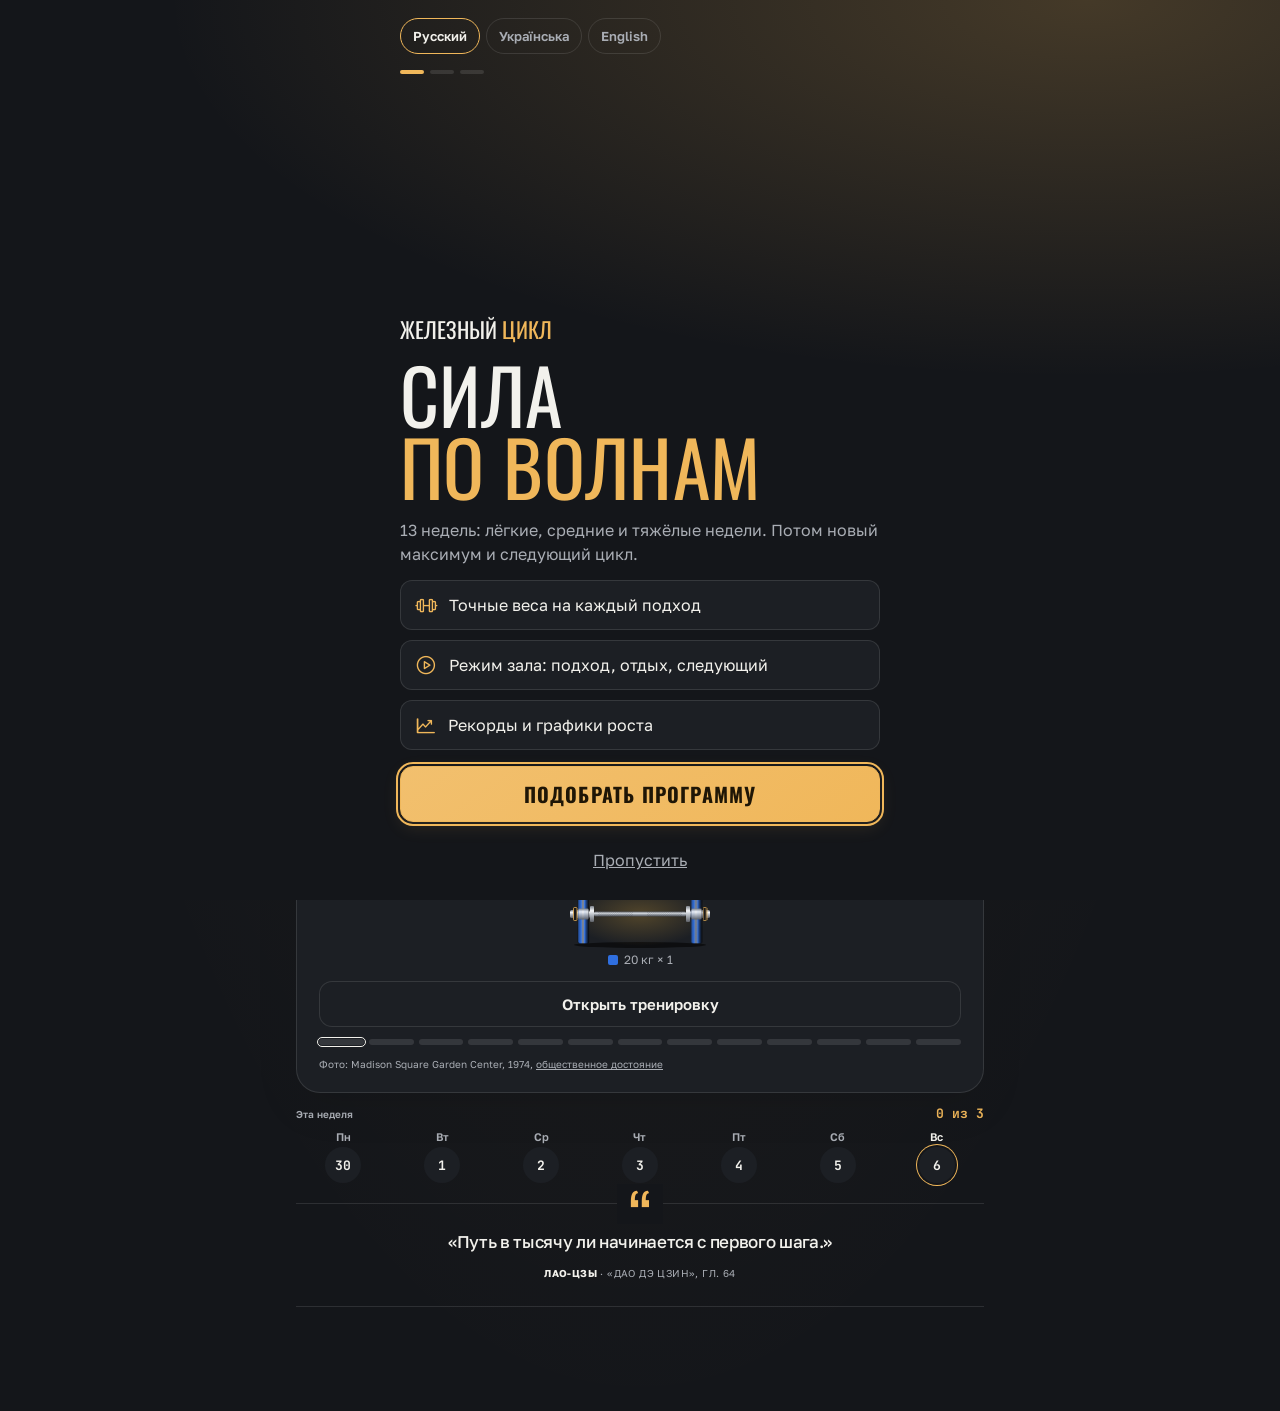
==== index.html @ 1aacb1d8 "Логика цикла и новый главный экран: прибавка запрещена при плохой технике, облегчённые недели снижаю" ====
<!doctype html>
<html lang="ru">
<meta charset="utf-8">
<meta name="viewport" content="width=device-width, initial-scale=1, viewport-fit=cover">
<title>Железный цикл</title>
<meta name="description" content="Программа жима лёжа на 13 недель в телефоне: подходы и веса на сегодня, раскладка блинов, таймер отдыха и расчёт 1ПМ. Работает без интернета.">
<meta property="og:type" content="website">
<meta property="og:title" content="Железный цикл — сила по лёгким, средним и тяжёлым неделям">
<meta property="og:description" content="Подходы и веса на сегодня, блины на штанге, таймер отдыха и расчёт 1ПМ. Работает без интернета.">
<meta property="og:url" content="https://glanass1204-web.github.io/iron-cycle/">
<meta property="og:image" content="https://glanass1204-web.github.io/iron-cycle/docs/screenshot.jpg">
<meta name="twitter:card" content="summary_large_image">
<meta name="claude:viewport-fit-sides" content="cover">
<meta name="theme-color" content="#0b0b0b">
<script>
  // Android with gestures/buttons: Chrome may draw the page under the navigation bar while reporting a zero bottom safe area.
  (function () {
    try {
      if (!/Android/i.test(navigator.userAgent)) return;
      var standalone = matchMedia('(display-mode: standalone)').matches || matchMedia('(display-mode: fullscreen)').matches || /tgWebAppData/.test(location.hash);
      if (!standalone) return;
      var d = document.createElement('div'); d.style.cssText = 'position:fixed;bottom:0;height:env(safe-area-inset-bottom,0px);visibility:hidden';
      document.documentElement.appendChild(d); var gap = d.getBoundingClientRect().height; d.remove();
      if (!gap) document.documentElement.classList.add('nav-gap');
    } catch (e) {}
  })();
</script>
<script>try{document.documentElement.setAttribute("data-theme",localStorage.getItem("club150:theme")||"dark");if(localStorage.getItem("club150:simple")!=="0")document.documentElement.classList.add("simple")}catch(e){document.documentElement.classList.add("simple")}</script>
<script>try{if(/tgWebApp/.test(location.hash+location.search))sessionStorage.setItem("c150tg","1");if(sessionStorage.getItem("c150tg"))document.write('<script src="https://telegram.org/js/telegram-web-app.js"><\/script>')}catch(e){}</script>
<script>try{var c150L=localStorage.getItem("club150:lang");if(/^(uk|en)$/.test(c150L))document.write('<script src="i18n/'+c150L+'.js"><\/script>')}catch(e){}</script>
<script>
// Interface languages. The program itself keeps working with Russian names (history, swaps and formulas use them);
// only what is shown is translated: text, button labels, hints, share pictures, dialogs and the voice in the gym.
(function () {
  var L = 'ru'; try { L = localStorage.getItem('club150:lang') || 'ru'; } catch (e) {}
  var D = window.I18N;
  window.LANG = D ? L : 'ru';
  window.tr = function (x) { return x; };
  if (!D || L === 'ru') return;
  document.documentElement.lang = L;
  var NUM = /\d+(?:[.,]\d+)?/g, CYR = /[А-Яа-яЁё]/;
  function tr(x) {
    if (!x || !CYR.test(x)) return x;
    var lead = x.match(/^\s*/)[0], trail = x.match(/\s*$/)[0], core = x.trim().replace(/\s+/g, ' '), v = D[core];
    if (v == null) {
      var nums = core.match(NUM) || [], i = 0; v = D[core.replace(NUM, '{n}')];
      if (v != null) v = v.replace(/\{(n|\d)\}/g, function (m, g) { return g === 'n' ? (nums[i++] || '') : (nums[+g - 1] || ''); });
      else v = byRule(core);
      // «Exercise · medium: 10–12 reps», «Week 3, done»: translate the parts separately.
      if (v == null && /( · |, )/.test(core)) { var sep = core.indexOf(' · ') >= 0 ? ' · ' : ', ', ps = core.split(sep), ch = false; ps = ps.map(function (q) { var t2 = tr(q); if (t2 !== q) ch = true; return t2; }); if (ch) v = ps.join(sep); }
      if (v == null) return x;
    }
    return lead + v + trail;
  }
  // Phrases with an exercise or another name inside: «Сделано: {s}», «Заменить на «{s}»»… The inner part is translated on its own.
  var RULES = Object.keys(D).filter(function (k) { return k.indexOf('{s}') >= 0; }).map(function (k) {
    return { re: new RegExp('^' + k.replace(/[.*+?^$()|[\]\\]/g, '\\$&').replace(/\{s\}/g, '(.+?)').replace(/\{n\}/g, '(\\d+(?:[.,]\\d+)?)') + '$'), k: k };
  });
  function byRule(core) {
    for (var r = 0; r < RULES.length; r++) {
      var m = RULES[r].re.exec(core); if (!m) continue;
      var parts = m.slice(1), slots = (RULES[r].k.match(/\{[sn]\}/g) || []), j = 0;
      return D[RULES[r].k].replace(/\{[sn]\}/g, function (t) { var p = parts[j++] || ''; return t === '{s}' ? tr(p) : p; });
    }
    return null;
  }
  window.tr = tr;
  var ATTR = ['aria-label', 'placeholder', 'title', 'alt'];
  function skip(el) { return !el || /^(SCRIPT|STYLE|NOSCRIPT|TEXTAREA)$/.test(el.tagName) || (el.closest && el.closest('[data-notr]')); }
  function doText(n) { if (skip(n.parentElement)) return; var v = tr(n.nodeValue); if (v !== n.nodeValue) n.nodeValue = v; }
  function doAttrs(el) { if (!el || /^(SCRIPT|STYLE)$/.test(el.tagName)) return; for (var i = 0; i < ATTR.length; i++) { var a = el.getAttribute(ATTR[i]); if (a) { var v = tr(a); if (v !== a) el.setAttribute(ATTR[i], v); } } }
  function walk(root) {
    if (root.nodeType === 3) return doText(root);
    if (root.nodeType !== 1) return;
    doAttrs(root);
    var w = document.createTreeWalker(root, NodeFilter.SHOW_ELEMENT | NodeFilter.SHOW_TEXT), n;
    while ((n = w.nextNode())) { if (n.nodeType === 3) doText(n); else doAttrs(n); }
  }
  new MutationObserver(function (ms) {
    for (var i = 0; i < ms.length; i++) {
      var m = ms[i];
      if (m.type === 'childList') { for (var j = 0; j < m.addedNodes.length; j++) walk(m.addedNodes[j]); }
      else if (m.type === 'characterData') doText(m.target);
      else doAttrs(m.target);
    }
    var t = tr(document.title); if (t !== document.title) document.title = t;
  }).observe(document.documentElement, { childList: true, subtree: true, characterData: true, attributes: true, attributeFilter: ATTR });
  document.addEventListener('DOMContentLoaded', function () { walk(document.documentElement); document.title = tr(document.title); });
  // Pictures for stories and system dialogs.
  try { var ft = CanvasRenderingContext2D.prototype.fillText; CanvasRenderingContext2D.prototype.fillText = function (t) { arguments[0] = tr(String(t)); return ft.apply(this, arguments); }; } catch (e) {}
  try { var mt = CanvasRenderingContext2D.prototype.measureText; CanvasRenderingContext2D.prototype.measureText = function (t) { return mt.call(this, tr(String(t))); }; } catch (e) {}
  ['confirm', 'alert'].forEach(function (f) { var o = window[f]; if (o) window[f] = function (m) { return o.call(window, tr(String(m))); }; });
  var op = window.prompt; if (op) window.prompt = function (m, d) { return op.call(window, tr(String(m)), d); };
})();
</script>
<link rel="manifest" href="manifest.webmanifest">
<link rel="icon" type="image/png" sizes="192x192" href="icon-192.png">
<link rel="apple-touch-icon" href="icon-180.png">
<meta name="apple-mobile-web-app-capable" content="yes">
<meta name="mobile-web-app-capable" content="yes">
<meta name="apple-mobile-web-app-status-bar-style" content="black-translucent">
<meta name="apple-mobile-web-app-title" content="Железный цикл">
<link rel="preconnect" href="https://fonts.googleapis.com">
<link rel="preconnect" href="https://fonts.gstatic.com" crossorigin>
<link rel="stylesheet" media="print" onload="this.media='all'" href="https://fonts.googleapis.com/css2?family=Anton&family=Oswald:wght@500;600;700&family=Golos+Text:wght@400;500;600;700&family=JetBrains+Mono:wght@500;700;800&display=swap">
<noscript><link rel="stylesheet" href="https://fonts.googleapis.com/css2?family=Anton&family=Oswald:wght@500;600;700&family=Golos+Text:wght@400;500;600;700&family=JetBrains+Mono:wght@500;700;800&display=swap"></noscript>
<style>
/* Layout: phone-first gym app. Sticky week rail, "today" plate up top, days as stacked iron slabs. One dark world on purpose: it is used in a gym. */
:root {
  --bg: #0b0b0b;
  --surface: #151515;
  --raised: #1f1e1c;
  --line: #34312c;
  --fg: #f4f1ea;
  --muted: #b5afa3;
  --accent: #dca83c;
  --on-accent: #120f08;
  --poster: "Anton", "Oswald", Impact, sans-serif;
  --good: #59c27a;
  /* IWF plate colours, used only on plates */
  --p20: #2f6fe0; --p15: #e9c43c; --p10: #3a9e5c; --p5: #e8e8e4;
  --display: "Oswald", "Arial Narrow", Impact, sans-serif;
  --body: "Golos Text", "Segoe UI", Roboto, Arial, sans-serif;
  --mono: "JetBrains Mono", ui-monospace, Menlo, Consolas, monospace;
  --r: 10px;
  color-scheme: dark;
}
* { box-sizing: border-box; }
html { -webkit-text-size-adjust: 100%; }
body { margin: 0; background: var(--bg); color: var(--fg); font: 400 16px/1.5 var(--body); -webkit-font-smoothing: antialiased; }
body::before { content: ""; position: fixed; inset: 0 0 auto; height: env(safe-area-inset-top, 0px); z-index: 30; background: var(--bg); }
.wrap { max-width: 720px; margin: 0 auto; padding-left: max(16px, env(safe-area-inset-left, 0px)); padding-right: max(16px, env(safe-area-inset-right, 0px)); }
h1, h2, h3 { font-family: var(--display); text-transform: uppercase; line-height: 1; margin: 0; letter-spacing: .01em; text-wrap: balance; }
.eyebrow { font-size: 12px; letter-spacing: .16em; text-transform: uppercase; color: var(--muted); font-weight: 600; }
.num, .mono { font-family: var(--mono); font-variant-numeric: tabular-nums; }
button, input { font: inherit; color: inherit; }
button { cursor: pointer; -webkit-tap-highlight-color: transparent; }
:focus-visible { outline: 2px solid var(--accent); outline-offset: 2px; }

/* App bar + week rail */
.appbar { position: sticky; top: env(safe-area-inset-top, 0px); z-index: 20; background: color-mix(in srgb, var(--bg) 92%, transparent); backdrop-filter: blur(10px); -webkit-backdrop-filter: blur(10px); border-bottom: 1px solid var(--line); }
.appbar-top { display: flex; align-items: center; justify-content: space-between; gap: 12px; padding-block: 10px 4px; }
.brand { font-family: var(--display); font-size: 22px; letter-spacing: .04em; text-transform: uppercase; }
.brand b { color: var(--accent); font-weight: 700; }
.bar-actions { display: flex; gap: 8px; align-items: center; }
.install { border: 0; background: var(--accent); color: var(--on-accent); font-weight: 700; font-size: 13px; border-radius: 999px; padding: 7px 14px; }
.offline-pill { position: fixed; z-index: 34; left: 50%; transform: translateX(-50%); top: calc(env(safe-area-inset-top, 0px) + 112px); background: var(--raised); border: 1px solid var(--line); color: var(--muted); font-size: 12px; border-radius: 999px; padding: 4px 12px; }
.ios-steps { margin: 0; padding-left: 1.2em; display: grid; gap: 6px; font-size: 15px; }
.ready { display: grid; gap: 8px; position: relative; }
.ready > span { font-size: 12px; letter-spacing: .1em; text-transform: uppercase; color: var(--muted); font-weight: 700; }
.ready-row { display: flex; flex-wrap: wrap; gap: 6px; }
.vol .meter { position: relative; } .vol .meter .zone { position: absolute; top: -2px; bottom: -2px; border: 1px dashed var(--accent); border-radius: 4px; background: color-mix(in srgb, var(--accent) 12%, transparent); pointer-events: none; text-decoration: none; }
.vol .meter i { position: relative; } .vol-lo, .vol-hi { font: 600 11px var(--body); color: var(--muted); }
.rir-row { align-items: center; margin-top: 6px; } .rir-l { color: var(--muted); font-size: 13px; margin-right: 2px; }
.chip-btn { border: 1px solid var(--line); background: var(--raised); color: var(--fg); border-radius: 999px; padding: 7px 12px; font-size: 14px; font-weight: 600; }
.chip-btn.on { background: var(--accent); border-color: var(--accent); color: var(--on-accent); }
.ready-note { margin: 0; font-size: 14px; color: var(--muted); }
.ready-note.warn { color: #ff8a65; }
.tech { margin: 0; font-size: 13px; color: var(--muted); border-left: 2px solid var(--line); padding-left: 8px; }
.tech b { color: var(--fg); }
.suggest { color: var(--good) !important; }
.prog-switch { display: grid; grid-template-columns: repeat(2, minmax(0, 1fr)); gap: 8px; padding-top: 16px; }
.prog-switch button { border: 1px solid var(--line); background: var(--surface); border-radius: 14px; padding: 10px 12px; text-align: left; font-family: var(--display); font-size: 19px; text-transform: uppercase; display: grid; gap: 2px; color: var(--muted); }
.prog-switch button small { font-family: var(--body); text-transform: none; font-size: 12px; }
.prog-switch button[aria-selected="true"] { border-color: var(--accent); color: var(--fg); background: color-mix(in srgb, var(--accent) 12%, var(--surface)); }
.field-select { width: 100%; padding: 12px; border: 1px solid var(--line); border-radius: 10px; background: var(--surface); color: var(--fg); font: 600 16px var(--body); }
.maxchip { border: 1px solid var(--line); background: var(--surface); border-radius: 999px; padding: 6px 12px; font-size: 13px; color: var(--muted); }
.maxchip b { color: var(--fg); font-family: var(--mono); }
.rail { display: flex; gap: 6px; overflow-x: auto; padding-block: 8px 10px; scrollbar-width: none; }
.rail::-webkit-scrollbar { display: none; }
.rail button { flex: 0 0 auto; width: 44px; height: 44px; border-radius: 8px; border: 1px solid var(--line); background: var(--surface); font-family: var(--display); font-size: 19px; position: relative; color: var(--muted); }
.rail button.done { color: var(--fg); border-color: color-mix(in srgb, var(--accent) 45%, var(--line)); }
.rail button.done::after { content: ""; position: absolute; left: 50%; bottom: 5px; width: 14px; height: 3px; margin-left: -7px; border-radius: 2px; background: var(--accent); }
.rail button[aria-current="true"] { background: var(--accent); border-color: var(--accent); color: var(--on-accent); }
.rail button[aria-current="true"]::after { background: var(--on-accent); }
.rail { padding-top: 12px; }
.rail button.part::after { content: ""; position: absolute; left: 6px; bottom: 5px; height: 3px; width: calc((100% - 12px) * var(--f)); border-radius: 2px; background: color-mix(in srgb, var(--accent) 70%, transparent); }
.rail button.done { background: color-mix(in srgb, var(--good) 22%, var(--surface)); border-color: var(--good); color: var(--fg); }
.rail button.done::after { display: none; }
.rail button.done::before { content: "✓"; position: absolute; top: -7px; right: -5px; width: 18px; height: 18px; border-radius: 50%; background: var(--good); color: #0d1a10; font: 800 11px/18px var(--body); text-align: center; box-shadow: 0 0 0 2px var(--bg); }
.rail button.done[aria-current="true"] { background: var(--accent); border-color: var(--accent); color: var(--on-accent); }
.week-done { display: flex; align-items: center; justify-content: space-between; gap: 10px; flex-wrap: wrap; border: 1px solid var(--line); border-radius: 14px; padding: 10px 12px; background: var(--surface); }
.week-done.on { border-color: var(--good); background: color-mix(in srgb, var(--good) 14%, var(--surface)); }
.week-done b { font-family: var(--display); text-transform: uppercase; font-size: 18px; letter-spacing: .02em; }
.week-done.on b { color: var(--good); }
.week-done small { display: block; color: var(--muted); font-size: 13px; }
.week-done .btn { padding: 8px 12px; font-size: 14px; }
.progress13 i.closed { background: var(--good); }

/* Today */
.today { padding-block: 20px 8px; display: grid; gap: 18px; }
.today-card { position: relative; overflow: hidden; border-radius: 22px; background: var(--surface); border: 1px solid var(--line); padding: 18px; display: grid; gap: 14px; isolation: isolate; }
.today-card .photo { position: absolute; inset: 0 0 auto 0; height: 340px; z-index: -1; background-size: cover; background-position: center 22%; filter: saturate(.9) contrast(1.05); }
.today-card .photo::after { content: ""; position: absolute; inset: 0; background: linear-gradient(180deg, rgba(23,26,32,0) 0%, rgba(23,26,32,.15) 40%, rgba(34,38,46,.85) 72%, var(--surface) 100%); }
.today-card .champ { position: absolute !important; top: 168px; left: 16px; right: 16px; width: max-content; max-width: calc(100% - 32px); background: rgba(0,0,0,.55); padding: 5px 10px; border-radius: 999px; backdrop-filter: blur(6px); -webkit-backdrop-filter: blur(6px); }
.today-card .credit { font-size: 11px; color: var(--muted); position: relative; }
.today-card .credit a { color: inherit; }
.today-card .champ { position: relative; display: inline-flex; align-items: center; gap: 8px; font-size: 12px; font-weight: 700; letter-spacing: .1em; text-transform: uppercase; color: var(--accent); }
.today-card .champ::before { content: ""; width: 18px; height: 2px; background: var(--accent); }
.topset { backdrop-filter: blur(14px); -webkit-backdrop-filter: blur(14px); background: color-mix(in srgb, var(--bg) 72%, transparent) !important; }
/* Result log */
.set.edited { border-color: var(--accent); }
.set.edited .sub { color: var(--accent); }
.adj { display: grid; grid-template-columns: auto minmax(0, 1fr) auto; gap: 10px; align-items: center; text-align: center; font-size: 13px; color: var(--muted); }
.log { display: flex; flex-wrap: wrap; align-items: center; gap: 8px; background: var(--raised); border: 1px solid var(--line); border-radius: 10px; padding: 8px 10px; }
.log label { flex-basis: 100%; font-size: 11px; color: var(--muted); text-transform: uppercase; letter-spacing: .1em; font-weight: 700; }
.log input::placeholder { color: var(--muted); font-weight: 500; font-size: 13px; }
.log input { width: 72px; padding: 6px 8px; border-radius: 8px; border: 1px solid var(--line); background: var(--bg); font-family: var(--mono); font-weight: 800; font-size: 16px; text-align: center; }
.log input:focus { border-color: var(--accent); outline: none; }
.log .x { color: var(--muted); font-family: var(--mono); }
.log .out { font-family: var(--mono); font-size: 13px; color: var(--muted); }
.log .out b { color: var(--accent); }
.log .out .up { color: var(--good); }
.log .out .down { color: #ff8a65; }
/* Progress */
.progress-card { background: var(--surface); border: 1px solid var(--line); border-radius: 18px; padding: 16px; display: grid; gap: 10px; }
.progress-card .row { display: flex; justify-content: space-between; align-items: baseline; gap: 10px; flex-wrap: wrap; }
.progress-card .val { font-family: var(--mono); font-weight: 800; font-size: 30px; }
.progress-card .val small { font-size: 14px; color: var(--muted); font-weight: 500; }
.progress-card .delta { font-family: var(--mono); font-size: 14px; color: var(--good); }
.progress-card svg { width: 100%; height: auto; display: block; }
.progress-card .empty { color: var(--muted); font-size: 14px; margin: 0; }
.chart-btn { margin-left: auto; border: 1px solid var(--line); background: var(--surface); color: var(--fg); border-radius: 999px; padding: 6px 10px; font: 600 13px var(--body); display: inline-flex; align-items: center; gap: 6px; }
.chart-btn i { color: var(--accent); }
.lang-seg { display: flex; flex-wrap: wrap; gap: 8px; margin: 4px 0 24px; } .lang-seg button { flex: 1 1 28%; min-height: 44px; border: 1px solid var(--line); background: var(--surface); color: var(--fg); border-radius: 10px; font: 600 15px var(--body); padding: 8px 10px; } .lang-seg button[aria-pressed="true"] { border-color: var(--accent); background: color-mix(in srgb, var(--accent) 18%, var(--surface)); }
.onb-lang { display: flex; flex-wrap: wrap; gap: 6px; } .onb-lang button { border: 1px solid var(--line); background: none; color: var(--muted); border-radius: 999px; padding: 6px 12px; font: 600 13px var(--body); min-height: 36px; } .onb-lang button[aria-pressed="true"] { color: var(--fg); border-color: var(--accent); }
.swap-btn { display: inline-flex; align-items: center; gap: 6px; margin-top: 8px; border: 1px dashed var(--line); background: none; color: var(--muted); border-radius: 999px; padding: 6px 12px; font: 600 13px var(--body); min-height: 34px; touch-action: manipulation; }
.swap-btn i { color: var(--accent); }
.swap-opt { display: grid; gap: 2px; text-align: left; width: 100%; border: 1px solid var(--line); background: var(--surface); color: var(--fg); border-radius: 12px; padding: 12px 14px; margin-bottom: 8px; font: 600 15px var(--body); }
.swap-opt small { color: var(--muted); font-weight: 400; font-size: 13px; }
.swap-opt.on { border-color: var(--accent); }
.ch-table { display: grid; gap: 0; font-size: 14px; }
.ch-table div { display: grid; grid-template-columns: 48px 52px minmax(0, 1fr) auto; gap: 8px; padding-block: 7px; border-bottom: 1px dashed var(--line); align-items: baseline; }
.ch-table span { color: var(--muted); font-family: var(--mono); font-size: 12px; }
.ch-table b { font-family: var(--mono); }
.ch-table em { font-style: normal; font-family: var(--mono); color: var(--accent); font-size: 13px; }
.ch-table .pr em::after { content: " ★"; }
.sheet.tall { max-height: 88vh; overflow-y: auto; }
#charts .field-select { margin-bottom: 4px; }
#body .body-in { grid-template-columns: repeat(3, minmax(0, 1fr)); margin-bottom: 12px; }
@media (max-width: 560px) { #body .body-in { grid-template-columns: repeat(2, minmax(0, 1fr)); } }
.body-in .field input { font-size: 18px; padding: 10px; }
.body-in .field input[type=date] { font-family: var(--body); font-size: 15px; font-weight: 600; }
.body-now { display: grid; grid-template-columns: repeat(3, minmax(0, 1fr)); gap: 8px; }
.body-now div { background: var(--surface); border: 1px solid var(--line); border-radius: 12px; padding: 10px; display: grid; gap: 2px; }
.body-now span { font-size: 12px; color: var(--muted); }
.body-now b { font-family: var(--mono); font-size: 20px; }
.body-now small { font-family: var(--mono); font-size: 12px; color: var(--muted); }
.body-now small.up { color: var(--good); } .body-now small.down { color: #ff8a65; }
.body-tabs { display: flex; gap: 6px; flex-wrap: wrap; }
.body-hist { display: grid; font-size: 14px; }
.body-hist div { display: flex; gap: 10px; align-items: center; padding-block: 6px; border-bottom: 1px dashed var(--line); }
.body-hist div span:first-child { font-family: var(--mono); color: var(--muted); width: 48px; flex: none; }
.body-hist div span:nth-child(2) { flex: 1; font-family: var(--mono); font-size: 13px; }
.body-hist button { border: 0; background: none; color: var(--muted); font-size: 18px; padding: 2px 6px; }
@media (max-width: 380px) { .body-now { grid-template-columns: repeat(2, minmax(0, 1fr)); } }
/* Hall of fame */
.hall { display: grid; grid-auto-flow: column; grid-auto-columns: minmax(170px, min(46%, 230px)); gap: 10px; overflow-x: auto; scroll-snap-type: x mandatory; padding-bottom: 6px; scrollbar-width: thin; }
#hall-list, .hall-group { min-width: 0; } .hall-group + .hall-group { margin-top: 18px; }
.hall-group h3 { margin: 0 0 8px; font-size: 15px; letter-spacing: .04em; } .hall-group h3 small { color: var(--muted); font-weight: 600; }
.legend { scroll-snap-align: start; position: relative; border-radius: 16px; overflow: hidden; aspect-ratio: 3 / 4; max-width: 100%; background: var(--raised); border: 1px solid var(--line); display: flex; flex-direction: column; justify-content: flex-end; padding: 12px; isolation: isolate; }
.legend .img { position: absolute; inset: 0; z-index: -1; background-size: cover; background-position: center 20%; }
.legend::after { content: ""; position: absolute; inset: 0; z-index: -1; background: linear-gradient(0deg, rgba(10,11,13,.96), rgba(10,11,13,.75) 40%, rgba(10,11,13,0) 72%); }
.legend b { font-family: var(--display); text-transform: uppercase; font-size: 20px; line-height: 1.05; }
.legend .t { color: var(--accent); font-family: var(--mono); font-size: 12px; font-weight: 700; }
.legend .c { font-size: 10px; color: var(--muted); margin-top: 4px; }
.legend .c a { color: inherit; }
.legend.text { background: linear-gradient(160deg, color-mix(in srgb, var(--accent) 30%, var(--raised)), var(--raised)); }
.legend.text .big { font-family: var(--mono); font-weight: 800; font-size: 44px; color: var(--accent); line-height: 1; }
.photo-row { display: flex; flex-wrap: wrap; gap: 8px; align-items: center; }
.photo-row input[type=file] { display: none; }
.today-card::before { display: none; content: attr(data-week); position: absolute; right: -6px; top: -26px; font-family: var(--display); font-weight: 700; font-size: 170px; line-height: 1; color: color-mix(in srgb, var(--fg) 5%, transparent); pointer-events: none; }
.today-head { display: grid; gap: 4px; position: relative; }
.today-head h1 { font-size: clamp(38px, 11vw, 60px); }
.today-head .sub { color: var(--accent); font-family: var(--display); text-transform: uppercase; font-size: 18px; letter-spacing: .04em; }
.topset { display: grid; gap: 10px; background: var(--bg); border: 1px solid var(--line); border-radius: 12px; padding: 14px; position: relative; }
.topset-row { display: flex; align-items: baseline; justify-content: space-between; gap: 10px; flex-wrap: wrap; }
.topset .big { font-family: var(--mono); font-weight: 800; font-size: 40px; line-height: 1; }
.topset .big small { font-size: 18px; color: var(--muted); font-weight: 500; }
.topset .what { font-size: 14px; color: var(--muted); }
.cta { display: flex; gap: 8px; flex-wrap: wrap; position: relative; }
.btn { border: 1px solid var(--line); background: var(--surface); padding: 11px 16px; border-radius: 10px; font-weight: 600; font-size: 15px; }
.btn.primary { background: var(--accent); border-color: var(--accent); color: var(--on-accent); }
.btn:active { transform: translateY(1px); }
.progress13 { display: grid; grid-auto-flow: column; grid-auto-columns: minmax(0, 1fr); gap: 3px; position: relative; }
.progress13 i { height: 6px; border-radius: 2px; background: var(--line); }
.progress13 i.full { background: var(--accent); }
.progress13 i.part { background: linear-gradient(90deg, var(--accent) var(--w), var(--line) var(--w)); }
.progress13 i.cur { outline: 1px solid var(--fg); outline-offset: 1px; }

/* Barbell drawing */
.barbell-svg { display: block; width: 100%; max-width: 360px; height: auto; margin: 4px auto 0; overflow: visible; }
.barbell-svg.fresh .pl:not(.kept) { animation: plateOn .5s cubic-bezier(.2,.8,.2,1) both; animation-delay: var(--d); }
@keyframes plateOn { from { transform: translateX(var(--dx)); opacity: 0; } to { transform: none; opacity: 1; } }
.barbell { display: flex; align-items: center; justify-content: center; height: 76px; gap: 0; }
.barbell .shaft { height: 6px; background: linear-gradient(#a7acb3, #6d727a); flex: 0 0 70px; border-radius: 2px; }
.barbell .collar { width: 8px; height: 20px; background: #8a8f97; border-radius: 2px; }
.barbell .sleeve { height: 10px; width: 14px; background: #8a8f97; }
.barbell .plates { display: flex; align-items: center; gap: 2px; }
.plate { width: 11px; border-radius: 3px; box-shadow: inset 0 0 0 1px rgba(0,0,0,.35); }
.plate.p20 { height: 72px; background: var(--p20); }
.plate.p15 { height: 64px; background: var(--p15); }
.plate.p10 { height: 54px; background: var(--p10); }
.plate.p5 { height: 40px; background: var(--p5); width: 9px; }
.plate-legend { display: flex; flex-wrap: wrap; gap: 6px 12px; font-size: 13px; color: var(--muted); justify-content: center; }
.plate-legend span { display: inline-flex; align-items: center; gap: 6px; }
.plate-legend i { width: 10px; height: 10px; border-radius: 2px; display: inline-block; }

/* Quote */
.quote { margin: 8px 0 0; position: relative; padding: 22px 18px 18px 18px; border-left: 3px solid var(--accent); background: var(--surface); border-radius: 0 var(--r) var(--r) 0; display: grid; gap: 10px; }
.quote::before { content: "“"; position: absolute; right: 12px; top: -18px; font-family: var(--display); font-size: 120px; line-height: 1; color: color-mix(in srgb, var(--accent) 30%, transparent); }
.quote p { margin: 0; font-size: clamp(19px, 5vw, 23px); line-height: 1.35; font-weight: 600; position: relative; text-wrap: pretty; }
.quote .orig { font-size: 13px; color: var(--muted); font-style: italic; }
.quote cite { font-style: normal; font-size: 14px; color: var(--muted); }
.quote cite b { color: var(--fg); }
.quote-anim { animation: qin .45s ease-out both; }
@keyframes qin { from { opacity: .35; transform: translateY(6px); } to { opacity: 1; transform: none; } }

/* Week */
.week { display: grid; gap: 16px; padding-block: 18px 8px; }
.week-head { display: flex; align-items: end; justify-content: space-between; gap: 10px; flex-wrap: wrap; }
.week-head h2 { font-size: clamp(44px, 13vw, 72px); }
.week-head .motto { font-family: var(--display); text-transform: uppercase; color: var(--accent); font-size: 18px; letter-spacing: .03em; }
.week-head .pct { font-family: var(--mono); color: var(--muted); font-size: 14px; }
.volume { display: grid; grid-template-columns: repeat(3, minmax(0, 1fr)); gap: 8px; }
.vol { background: var(--surface); border: 1px solid var(--line); border-radius: 8px; padding: 8px 10px; display: grid; gap: 6px; min-width: 0; }
.vol .row { display: flex; justify-content: space-between; align-items: baseline; gap: 6px; font-size: 13px; }
.vol .row b { font-family: var(--mono); font-size: 15px; }
.vol .meter { height: 4px; background: var(--line); border-radius: 2px; overflow: hidden; }
.vol .meter i { display: block; height: 100%; background: var(--fg); opacity: .7; }
.vol.focus .meter i { background: var(--accent); opacity: 1; }
.vol-note { font-size: 13px; color: var(--muted); margin: -6px 0 0; }
.vol .meter { height: 8px; overflow: visible; border-radius: 4px; } .vol .meter i { border-radius: 4px; }
/* ---- Design pass: less clutter, one rhythm ---- */
/* The program switch is needed once a cycle: keep it in «Ещё» only. */
body[data-tab]:not([data-tab="club"]) .prog-switch { display: none !important; }
/* Weekly load: the numbers go under the bar instead of squeezing it. */
.load-meter { grid-template-columns: auto minmax(0, 1fr); row-gap: 6px; }
.load-meter > span:last-child { grid-column: 1 / -1; }
.load-meter .lm { height: 8px; border-radius: 4px; overflow: hidden; }
/* How you feel today: three equal buttons in one row. */
.ready > .ready-row { display: grid; grid-template-columns: repeat(3, minmax(0, 1fr)); gap: 6px; }
.ready > .ready-row .chip-btn { min-height: 46px; padding: 8px 6px; border-radius: 12px; text-align: center; line-height: 1.2; }
/* Main call to action on «Сегодня»: full width, the second button under it. */
#today .cta { display: grid; gap: 8px; }
#today .cta .btn { width: 100%; justify-content: center; }
#today .cta .gym-cta { min-height: 58px; font-size: 18px; }
/* Exercise cards: the log is part of the card, not a box inside a box. */
.log { background: transparent; border: 0; border-top: 1px dashed var(--line); border-radius: 0; padding: 12px 0 2px; margin-top: 4px; }
.log label { font-size: 12px; text-transform: none; letter-spacing: 0; font-weight: 500; }
.log input { min-height: 42px; width: 78px; border-radius: 10px; }
.ex .sets { gap: 6px; }


.day { background: var(--surface); border: 1px solid var(--line); border-radius: 20px; overflow: hidden; scroll-margin-top: 130px; }
.day.is-today { border-color: color-mix(in srgb, var(--accent) 60%, var(--line)); }
.day-head { width: 100%; display: grid; grid-template-columns: minmax(0, 1fr) auto; gap: 10px; align-items: center; padding: 14px 16px; background: none; border: 0; text-align: left; }
.day-head h3 { font-size: 26px; }
.day-head .meta { font-size: 13px; color: var(--muted); display: flex; gap: 8px; flex-wrap: wrap; margin-top: 4px; }
.rest-note { font-size: 14px; color: var(--muted); position: relative; }
.rest-note.warn { color: #ff8a65; }
.day-head .tag-today { color: var(--on-accent); background: var(--accent); border-radius: 4px; padding: 0 6px; font-weight: 700; }
.ring { width: 42px; height: 42px; }
.ring circle { fill: none; stroke-width: 4; }
.ring .bg { stroke: var(--line); }
.ring .fg { stroke: var(--accent); stroke-linecap: round; transform: rotate(-90deg); transform-origin: 50% 50%; transition: stroke-dashoffset .3s; }
.ring text { fill: var(--fg); font: 700 11px var(--mono); }
.day-body { padding: 0 16px 8px; display: grid; }
.day.collapsed .day-body { display: none; }

.ex { display: grid; grid-template-columns: 30px minmax(0, 1fr); gap: 12px; padding-block: 14px; border-top: 1px solid var(--line); }
.ex.main { margin: 0 -16px; padding: 16px; background: linear-gradient(180deg, color-mix(in srgb, var(--accent) 9%, var(--surface)), var(--surface)); border-top: 1px solid color-mix(in srgb, var(--accent) 35%, var(--line)); }
.ex input[type="checkbox"] { appearance: none; -webkit-appearance: none; width: 26px; height: 26px; margin: 0; border: 2px solid var(--line); border-radius: 7px; background: var(--bg); display: grid; place-content: center; cursor: pointer; }
.ex input[type="checkbox"]:checked { background: var(--good); border-color: var(--good); }
.ex input[type="checkbox"]:checked::after { content: ""; width: 7px; height: 13px; border: solid #0b1a10; border-width: 0 3px 3px 0; transform: rotate(45deg) translate(-1px, -1px); }
.ex.checked .name { color: var(--muted); text-decoration: line-through; text-decoration-color: var(--muted); }
.ex-body { min-width: 0; display: grid; gap: 8px; }
.name { font-weight: 600; font-size: 16px; line-height: 1.3; }
.tags { display: flex; flex-wrap: wrap; gap: 6px; }
.tag { font-size: 11px; letter-spacing: .08em; text-transform: uppercase; font-weight: 700; padding: 2px 7px; border-radius: 4px; background: var(--raised); color: var(--muted); }
.tag.main { background: var(--accent); color: var(--on-accent); }
.tag.pct { color: var(--fg); background: var(--line); }
.tag.mus-plechi { color: var(--accent); background: color-mix(in srgb, var(--accent) 14%, var(--raised)); }
.tag.hard { color: #ff8a65; background: rgba(255,138,101,.12); }
.tag.rir { color: #8fc3ff; background: rgba(143,195,255,.12); }
.tag.easy { color: var(--good); background: color-mix(in srgb, var(--good) 14%, transparent); }
.week-type { display: inline-flex; flex-wrap: wrap; gap: 6px 10px; align-items: baseline; padding: 10px 12px; border-radius: 12px; background: var(--surface); border: 1px solid var(--line); font-size: 14px; color: var(--muted); }
.week-type b { font-family: var(--display); font-size: 18px; text-transform: uppercase; letter-spacing: .03em; }
.week-type.heavy b { color: #ff8a65; } .week-type.moderate b { color: #8fc3ff; } .week-type.light b, .week-type.deload b { color: var(--good); } .week-type.test b { color: var(--accent); }
.tag.added { border: 1px dashed var(--muted); background: none; }
.sets { display: flex; flex-wrap: wrap; gap: 6px; }
.set { display: inline-grid; grid-auto-flow: row; gap: 1px; text-align: left; background: var(--bg); border: 1px solid var(--line); border-radius: 8px; padding: 6px 10px; font-family: var(--mono); font-size: 14px; color: var(--fg); }
button.set:hover { border-color: var(--accent); }
.set .kg { font-weight: 800; font-size: 16px; }
.set .sub { color: var(--muted); font-size: 11px; }
.set.plain { color: var(--muted); }
.note { font-size: 14px; color: var(--muted); font-style: italic; margin: 0; }
.alt { font-size: 13px; color: var(--muted); font-style: italic; }
.ss { border-left: 3px solid var(--accent); margin-left: -16px; padding-left: 13px; }
.ss-label { font-family: var(--display); font-size: 13px; letter-spacing: .12em; color: var(--accent); text-transform: uppercase; padding-top: 10px; }

/* Sheet */
.scrim { position: fixed; inset: 0; background: rgba(0,0,0,.55); z-index: 40; }
.sheet { position: fixed; left: 0; right: 0; bottom: 0; z-index: 41; background: var(--raised); border-top: 1px solid var(--line); border-radius: 18px 18px 0 0; padding: 10px max(16px, env(safe-area-inset-right, 0px)) calc(18px + env(safe-area-inset-bottom, 0px)) max(16px, env(safe-area-inset-left, 0px)); display: grid; gap: 14px; max-width: 720px; margin: 0 auto; animation: up .22s ease-out; }
@keyframes up { from { transform: translateY(30px); opacity: .4; } to { transform: none; opacity: 1; } }
.sheet .grab { width: 40px; height: 4px; border-radius: 2px; background: var(--line); margin: 0 auto 4px; }
.sheet .big { font-family: var(--mono); font-weight: 800; font-size: 54px; line-height: 1; text-align: center; }
.sheet .big small { font-size: 20px; color: var(--muted); font-weight: 500; }
.sheet .what { text-align: center; color: var(--muted); font-size: 15px; }
.sheet .side { text-align: center; font-size: 15px; }
.sheet .side b { font-family: var(--mono); }
.rest-row { display: grid; grid-template-columns: repeat(3, minmax(0, 1fr)); gap: 8px; }

/* Rest timer */
.timer { position: fixed; z-index: 35; left: 50%; transform: translateX(-50%); bottom: calc(14px + env(safe-area-inset-bottom, 0px)); display: flex; align-items: center; gap: 6px; background: var(--fg); color: var(--bg); border-radius: 999px; padding: 6px 6px 6px 16px; box-shadow: 0 10px 30px rgba(0,0,0,.5); max-width: calc(100% - 32px); }
.timer[hidden], [hidden] { display: none !important; }
.timer .t { font-family: var(--mono); font-weight: 800; font-size: 22px; min-width: 64px; }
.timer .lbl { font-size: 12px; font-weight: 600; text-transform: uppercase; letter-spacing: .08em; opacity: .7; margin-right: 4px; }
.timer button { border: 0; border-radius: 999px; background: rgba(0,0,0,.1); color: inherit; padding: 8px 11px; font-weight: 700; font-size: 14px; }
.timer.ring-done { background: var(--accent); animation: pulse .8s ease-in-out 3; }
.rest-ring { width: 30px; height: 30px; flex: none; }
.rest-ring circle { fill: none; stroke-width: 3.5; }
.rest-ring .bg { stroke: color-mix(in srgb, currentColor 20%, transparent); }
.rest-ring .fg { stroke: var(--accent); stroke-linecap: round; stroke-dasharray: 94.25; stroke-dashoffset: 0; transform: rotate(-90deg); transform-origin: 50% 50%; transition: stroke-dashoffset .25s linear; }
.timer.ring-done .rest-ring .fg, .gym-rest.go .rest-ring .fg { stroke: var(--on-accent); }
.gym-rest .rest-ring { width: 40px; height: 40px; margin-right: 2px; }
.done-burst { position: fixed; left: 50%; top: 42%; z-index: 80; box-sizing: border-box; max-width: none; padding: 0; width: 120px; height: 120px; margin: -60px 0 0 -60px; border-radius: 50%; display: grid; place-items: center; font: 800 64px/1 var(--body); color: var(--on-accent); background: var(--accent); box-shadow: 0 0 0 0 color-mix(in srgb, var(--accent) 60%, transparent); pointer-events: none; animation: burst .65s cubic-bezier(.2, .9, .3, 1.2) forwards; }
@keyframes burst { 0% { transform: scale(.3); opacity: 0; } 35% { transform: scale(1.05); opacity: 1; box-shadow: 0 0 0 0 color-mix(in srgb, var(--accent) 60%, transparent); } 100% { transform: scale(.9); opacity: 0; box-shadow: 0 0 0 40px transparent; } }
.ex.just input[type="checkbox"] { animation: tickPop .4s cubic-bezier(.2, .9, .3, 1.4); }
.ex.just { animation: exGlow .9s ease-out; }
@keyframes tickPop { 0% { transform: scale(.6); } 60% { transform: scale(1.25); } 100% { transform: scale(1); } }
@keyframes exGlow { 0% { box-shadow: inset 3px 0 0 var(--good); } 100% { box-shadow: inset 0 0 0 transparent; } }
.confetti { position: fixed; inset: 0; z-index: 70; pointer-events: none; width: 100vw; height: 100vh; }
.ring .fg { transition: stroke-dashoffset .8s cubic-bezier(.2, .8, .2, 1); }
@keyframes pulse { 50% { transform: translateX(-50%) scale(1.06); } }

/* Maxes / calc / rules */
section.block { padding-block: 26px; border-top: 1px solid var(--line); display: grid; gap: 16px; }
section.block > h2 { font-size: clamp(30px, 8vw, 44px); }
.maxes { display: grid; grid-template-columns: repeat(3, minmax(0, 1fr)); gap: 10px; }
.field { display: grid; gap: 6px; min-width: 0; }
.field label { font-size: 13px; color: var(--muted); }
.field input { width: 100%; min-width: 0; padding: 12px; border: 1px solid var(--line); border-radius: 10px; background: var(--surface); font-family: var(--mono); font-size: 20px; font-weight: 700; }
.field input:focus { border-color: var(--accent); outline: none; }
.hint { font-size: 14px; color: var(--muted); margin: 0; max-width: 62ch; }
.flag { display: inline-block; font-size: 12px; padding: 1px 8px; border-radius: 99px; background: var(--raised); color: var(--accent); margin-left: 6px; }
.calc { background: var(--surface); border: 1px solid var(--line); border-radius: 14px; padding: 16px; display: grid; gap: 14px; }
.calc-row { display: grid; grid-template-columns: minmax(0, 1fr) minmax(0, 1fr); gap: 10px; }
.stepper { display: grid; grid-template-columns: 44px minmax(0, 1fr) 44px; border: 1px solid var(--line); border-radius: 10px; overflow: hidden; }
.stepper button { border: 0; background: var(--raised); font-size: 22px; }
.stepper input { border: 0; border-radius: 0; text-align: center; }
.rm { display: flex; align-items: baseline; justify-content: space-between; gap: 12px; flex-wrap: wrap; }
.rm strong { font-family: var(--mono); font-size: 34px; color: var(--accent); }
.pct-table { display: grid; grid-template-columns: repeat(2, minmax(0, 1fr)); gap: 0 18px; font-size: 14px; }
.pct-table div { display: flex; justify-content: space-between; padding-block: 6px; border-bottom: 1px dashed var(--line); }
.pct-table b { font-family: var(--mono); }
.use-row { display: flex; flex-wrap: wrap; gap: 8px; }
.toast { font-size: 14px; color: var(--accent); min-height: 1.5em; margin: 0; }
.rules { margin: 0; padding: 0; list-style: none; counter-reset: r; }
.rules li { display: grid; grid-template-columns: 34px minmax(0, 1fr); gap: 8px; padding-block: 12px; border-bottom: 1px solid var(--line); counter-increment: r; }
.rules li::before { content: counter(r); font-family: var(--display); font-size: 26px; line-height: 1; color: var(--accent); }
.rules code { font-family: var(--mono); background: var(--raised); padding: 1px 6px; border-radius: 4px; font-size: 14px; }
.codex { display: grid; grid-template-columns: repeat(2, minmax(0, 1fr)); gap: 10px; }
.codex article { background: var(--surface); border: 1px solid var(--line); border-radius: 12px; padding: 16px; display: grid; gap: 8px; align-content: start; min-width: 0; }
.codex h3 { font-size: 21px; line-height: 1.12; }
.codex p { margin: 0; font-size: 15px; }
.codex .who { font-size: 13px; color: var(--muted); }
.final { padding-block: 40px 120px; display: grid; gap: 14px; border-top: 1px solid var(--line); }
.final h2 { font-size: clamp(46px, 13vw, 88px); }
.final h2 span { color: var(--accent); }
.final ol { margin: 0; padding-left: 1.2em; font-family: var(--display); font-size: 22px; text-transform: uppercase; display: grid; gap: 4px; }
.final p { margin: 0; color: var(--muted); }
.final p a { color: var(--accent); font-weight: 600; text-underline-offset: 3px; }

@media (max-width: 560px) {
  .maxes, .codex { grid-template-columns: minmax(0, 1fr); }
  .pct-table { grid-template-columns: minmax(0, 1fr); }
}
@media (prefers-reduced-motion: reduce) { *, *::before { animation: none !important; transition: none !important; } }
/* Phosphor icons (MIT), only the glyphs used here; font stored in fonts/ for offline use. */
@font-face { font-family: "Phosphor"; src: url("fonts/Phosphor.woff2") format("woff2"); font-display: block; }
.ph { font-family: "Phosphor" !important; font-style: normal; font-weight: normal; line-height: 1; -webkit-font-smoothing: antialiased; }
.ph.ph-warning:before { content: "\e4e0"; }
.ph.ph-arrows-clockwise:before { content: "\e094"; }
.ph.ph-ranking:before { content: "\ed62"; }
.ph.ph-dots-three-outline:before { content: "\e204"; }
.ph.ph-barbell:before {
  content: "\e0b6";
}.ph.ph-crosshair:before {
  content: "\e1d6";
}.ph.ph-lightning:before {
  content: "\e2de";
}.ph.ph-user-circle:before {
  content: "\e4c4";
}.ph.ph-play-circle:before {
  content: "\e3d2";
}.ph.ph-calendar-check:before {
  content: "\e712";
}.ph.ph-fire:before {
  content: "\e242";
}.ph.ph-trophy:before {
  content: "\e67e";
}.ph.ph-medal:before {
  content: "\e320";
}.ph.ph-crown:before {
  content: "\e614";
}.ph.ph-chart-line-up:before {
  content: "\e156";
}.ph.ph-flag-checkered:before {
  content: "\ea38";
}
.set .sd { color: var(--good); font-size: 12px; margin-left: 6px; }
.set.sdone { border-color: var(--good); opacity: .75; }
.btn[disabled] { opacity: .5; }
.warm { display: grid; gap: 6px; }
.warm-label { font-size: 11px; letter-spacing: .14em; text-transform: uppercase; color: var(--muted); font-weight: 700; }
.warm-set { border-style: dashed !important; }
.warm-set .kg { font-size: 14px !important; }
.brand, .maxchip, .install, .prof-btn { white-space: nowrap; }
@media (max-width: 440px) {
  .brand { font-size: 20px !important; letter-spacing: .03em !important; }
  .bar-actions { gap: 5px; }
  .maxchip, .prof-btn { font-size: 12px; padding: 6px 8px; }
  .install { font-size: 11px; padding: 7px 9px; letter-spacing: .06em; }
}
.how { justify-self: start; display: inline-flex; align-items: center; gap: 5px; font-size: 13px; color: var(--accent); text-decoration: none; letter-spacing: .04em; }
.how i { font-size: 18px; }
.how-row { display: flex; flex-wrap: wrap; align-items: center; gap: 6px 8px; font-size: 13px; }
.how-l { display: inline-flex; align-items: center; gap: 5px; color: var(--muted); letter-spacing: .04em; } .how-l i { font-size: 18px; color: var(--accent); }
.how-row .how { min-height: 32px; padding: 0 10px; border: 1px solid var(--line); border-radius: 999px; font-weight: 600; }
.how-row .how.how-alt { min-height: 28px; padding: 0 8px; border-color: transparent; color: var(--muted); font-weight: 500; font-size: 12px; text-decoration: underline; text-underline-offset: 3px; }
.how-row .how:active { transform: scale(.97); }
.gym-ex .how-row { justify-content: center; margin-top: 10px; }
.prof-btn { display: inline-flex; align-items: center; gap: 4px; }
.prof-btn i { font-size: 16px; color: var(--accent); }
.prof-list { display: flex; flex-wrap: wrap; gap: 8px; }
.plates-in { grid-template-columns: repeat(4, minmax(0, 1fr)) !important; }
@media (max-width: 560px) { .plates-in { grid-template-columns: repeat(2, minmax(0, 1fr)) !important; } }
.goal { display: grid; gap: 10px; padding-bottom: 14px; margin-bottom: 4px; border-bottom: 1px solid var(--line); }
.goal-row { display: flex; justify-content: space-between; align-items: baseline; gap: 10px; flex-wrap: wrap; }
.goal-row b { font-family: var(--display); text-transform: uppercase; letter-spacing: .1em; color: var(--accent); }
.goal-bar { position: relative; height: 10px; background: var(--raised); border: 1px solid var(--line); margin: 14px 0 4px; }
.goal-bar i { position: absolute; inset: 0 auto 0 0; background: linear-gradient(90deg, #8a6a24, var(--accent)); }
.goal-bar span { position: absolute; top: -22px; transform: translateX(-50%); font: 700 12px var(--mono); color: var(--fg); }
.goal-meta { display: flex; gap: 14px; flex-wrap: wrap; font-size: 13px; color: var(--muted); }
.goal-meta b { color: var(--fg); font-family: var(--mono); }
.badges { display: flex; flex-wrap: wrap; gap: 6px; }
.badge { display: inline-flex; align-items: center; gap: 6px; border: 1px solid var(--line); padding: 5px 9px; font-size: 12px; text-transform: uppercase; letter-spacing: .08em; color: var(--muted); border-style: dashed; }
.badge.on { border-color: var(--accent); color: var(--fg); opacity: 1; }
.badge.on i { color: var(--accent); }
.win { position: fixed; z-index: 41; left: 50%; top: 50%; transform: translate(-50%, -50%); width: min(92vw, 420px); background: var(--bg); border: 1px solid var(--accent); padding: 28px 22px 22px; display: grid; gap: 14px; text-align: center; animation: winIn .35s ease-out; }
@keyframes winIn { from { opacity: 0; transform: translate(-50%, -46%) scale(.96); } to { opacity: 1; transform: translate(-50%, -50%); } }
.win > i { font-size: 46px; color: var(--accent); justify-self: center; }
.win h2 { font-family: var(--poster); font-weight: 400; font-size: clamp(40px, 12vw, 56px); text-transform: uppercase; line-height: .95; }
.win h2 span { color: var(--accent); display: block; }
.win p { margin: 0; color: var(--muted); }
/* ---------- Poster theme: near-black, muted gold, condensed two-tone headlines ---------- */
h1, h2 { font-family: var(--poster); font-weight: 400; letter-spacing: .005em; }
.brand { font-family: var(--poster); font-size: 24px; letter-spacing: .06em; }
.today-card { padding: 0; border-radius: 4px; border: 1px solid var(--line); background: var(--bg); }
.today-card .photo { height: 100%; filter: grayscale(1) sepia(.18) contrast(1.15) brightness(.9); background-position: center 15%; }
.today-card .photo::after { background: linear-gradient(180deg, rgba(11,11,11,.05) 0%, rgba(11,11,11,.25) 30%, rgba(11,11,11,.88) 52%, #0b0b0b 72%); }
.today-card .champ { top: 16px !important; left: auto !important; right: 16px; background: none !important; backdrop-filter: none !important; -webkit-backdrop-filter: none !important; padding: 0 !important; font-size: 11px; letter-spacing: .22em; color: var(--fg) !important; text-align: right; max-width: 60% !important; text-shadow: 0 1px 8px #000; }
.today-card .champ::before { display: none; }
.today-head h1 { font-size: clamp(56px, 17vw, 96px); line-height: .92; text-transform: uppercase; }
.today-head h1 .gold { color: var(--accent); display: block; }
.today-head .sub { font-family: var(--body); text-transform: uppercase; letter-spacing: .18em; font-size: 13px; color: var(--fg); font-weight: 600; }
.rule-title { display: flex; align-items: center; gap: 12px; font-family: var(--display); text-transform: uppercase; letter-spacing: .2em; font-size: 13px; color: var(--fg); }
.rule-title::before, .rule-title::after { content: ""; flex: 1; height: 2px; background: var(--accent); max-width: 60px; }
.slogan-box { border: 1px solid var(--accent); padding: 14px 16px; text-align: center; font-family: var(--display); text-transform: uppercase; letter-spacing: .14em; font-size: 15px; line-height: 1.5; }
.slogan-box b { color: var(--accent); font-weight: 600; }
.icon-row { display: grid; grid-template-columns: repeat(3, minmax(0, 1fr)); border-top: 1px solid var(--line); border-bottom: 1px solid var(--line); }
.icon-row > div { display: grid; justify-items: center; text-align: center; gap: 6px; padding: 14px 6px; min-width: 0; }
.icon-row > div + div { border-left: 1px solid var(--line); }
.icon-row i { font-size: 22px; color: var(--accent); width: 44px; height: 44px; border: 1px solid var(--muted); border-radius: 50%; display: grid; place-items: center; }
.icon-row b { font-family: var(--display); text-transform: uppercase; letter-spacing: .12em; font-size: 13px; font-weight: 600; line-height: 1.2; }
.icon-row b span { color: var(--accent); display: block; }
.icon-row small { font-size: 11px; color: var(--muted); line-height: 1.35; }
.quote { border-left: 0; border-top: 1px solid var(--accent); border-bottom: 1px solid var(--accent); border-radius: 0; background: none; padding: 22px 4px 18px; text-align: center; }
.quote::before { left: 50%; right: auto; transform: translateX(-50%); top: -30px; font-size: 90px; color: var(--accent); background: var(--bg); padding: 0 12px; line-height: 1; height: 56px; overflow: hidden; }
.quote p { font-family: var(--display); text-transform: uppercase; letter-spacing: .03em; font-weight: 600; }
.quote cite { letter-spacing: .12em; text-transform: uppercase; font-size: 12px; }
.btn.primary { border-radius: 2px; text-transform: uppercase; letter-spacing: .14em; font-family: var(--display); font-weight: 600; }
.day, .progress-card, .codex article, .calc, .vol, .legend, .prog-switch button { border-radius: 4px; }
.week-head h2 { text-transform: uppercase; }
.legend .img, .today-card .photo { filter: grayscale(1) sepia(.18) contrast(1.15); }
.legend b { font-family: var(--poster); font-weight: 400; font-size: 24px; } .legend.long b { font-size: 19px; }
.tag.main { border-radius: 2px; }
.final h2 { line-height: .95; }
.brand-foot { text-align: center; display: grid; gap: 6px; padding-top: 18px; }
.brand-foot b { font-family: var(--display); letter-spacing: .5em; font-size: 22px; font-weight: 600; }
.week-type { background: none !important; border: 1px solid var(--line) !important; border-radius: 2px !important; }
.week-type b { letter-spacing: .1em !important; }
.week-type.heavy b { color: var(--accent) !important; } .week-type.moderate b, .week-type.volume b { color: var(--fg) !important; } .week-type.light b, .week-type.deload b, .week-type.intro b { color: #a9c79c !important; }
.load-meter { flex-basis: 100%; display: grid; grid-template-columns: auto minmax(0, 1fr) auto; gap: 10px; align-items: center; font: 600 12px var(--mono); color: var(--muted); }
.load-meter .lm { height: 6px; background: var(--raised); border: 1px solid var(--line); position: relative; }
.load-meter .lm i { position: absolute; inset: 0 auto 0 0; background: var(--accent); }
.week-type.deload .lm i, .week-type.light .lm i, .week-type.intro .lm i { background: #a9c79c; } .week-type.test b { color: var(--accent) !important; }
.quote p { font-size: clamp(17px, 4.6vw, 21px) !important; line-height: 1.3; }
.rail button, .install, .maxchip, .chip-btn, .btn, .set, .log, .log input, .field input, .stepper, .topset { border-radius: 2px !important; }
.rail button { font-family: var(--poster); font-weight: 400; }
.install { text-transform: uppercase; letter-spacing: .12em; font-family: var(--display); }
.brand-foot span { color: var(--accent); letter-spacing: .3em; font-size: 11px; text-transform: uppercase; font-weight: 700; }
@media (max-width: 600px) { .today-card .photo::after { background: linear-gradient(180deg, rgba(11,11,11,.05) 0px, rgba(11,11,11,.45) 110px, rgba(11,11,11,.9) 230px, #0b0b0b 420px); } }


/* ---------- motion (tokens: 100/150/200/300ms, ease-out enter) ---------- */
:root { --m-100: 100ms; --m-150: 150ms; --m-200: 200ms; --m-300: 300ms; --ease-out: cubic-bezier(.16, 1, .3, 1); --ease-in: cubic-bezier(.7, 0, .84, 0); }
@keyframes growX { from { transform: scaleX(0); } to { transform: scaleX(1); } }
@keyframes photoIn { from { opacity: 0; transform: scale(1.04); } to { opacity: 1; transform: none; } }
@keyframes ringOut { from { opacity: 1; transform: scale(.97); } to { opacity: 0; transform: scale(1.06); } }
@keyframes popIn { from { opacity: 0; transform: scale(.6); } to { opacity: 1; transform: none; } }
.tab-in .goal-bar i { transform-origin: left center; animation: growX var(--m-300) var(--ease-out) 120ms both; }
.tab-in .progress13 i { transform-origin: left center; animation: growX var(--m-300) var(--ease-out) both; }
.tab-in .progress13 i:nth-child(n+4) { animation-delay: 60ms; } .tab-in .progress13 i:nth-child(n+8) { animation-delay: 120ms; } .tab-in .progress13 i:nth-child(n+11) { animation-delay: 180ms; }
.tab-in .today-card .photo { animation: photoIn var(--m-300) var(--ease-out) both; }
.set { position: relative; transition: transform var(--m-100) var(--ease-out); }
button.set:active { transform: scale(.97); }
.set.just-done::after { content: ""; position: absolute; inset: -2px; border-radius: inherit; border: 2px solid var(--accent); pointer-events: none; animation: ringOut var(--m-300) var(--ease-out) both; }
.set.just-done .sd { display: inline-block; animation: popIn var(--m-200) var(--ease-out) both; }
.btn, .chip-btn, .rail button { transition: transform var(--m-100) var(--ease-out), background-color var(--m-150) var(--ease-out), color var(--m-150) var(--ease-out); }
.btn:active, .chip-btn:active, .rail button:active { transform: scale(.97); }

/* ---------- gym mode ---------- */
.gym { position: fixed; inset: 0; z-index: 38; background: var(--bg); display: grid; grid-template-rows: auto auto 1fr auto auto; padding: calc(env(safe-area-inset-top, 0px) + 10px) max(16px, env(safe-area-inset-right, 0px)) calc(env(safe-area-inset-bottom, 0px) + 14px) max(16px, env(safe-area-inset-left, 0px)); overflow: hidden; }
body.gym-on, body.onb-on { overflow: hidden; }
body.gym-on .timer, body.gym-on .tabbar, body.onb-on .tabbar { display: none !important; }
.gym > * { width: 100%; max-width: 560px; margin-inline: auto; }
.gym-top { display: grid; grid-template-columns: 44px 1fr 44px; align-items: center; gap: 8px; }
.gym-x { width: 44px; height: 44px; border-radius: 12px; border: 1px solid var(--line); background: var(--surface); color: var(--fg); font-size: 18px; }
.gym-where { text-align: center; font-family: var(--display); text-transform: uppercase; letter-spacing: .12em; font-size: 13px; color: var(--muted); }
.gym-count { text-align: right; font: 700 15px var(--mono); color: var(--accent); }
.gym-prog { display: grid; grid-auto-flow: column; grid-auto-columns: 1fr; gap: 4px; margin: 12px auto 0; }
.gym-prog i { height: 4px; border-radius: 2px; background: var(--line); }
.gym-prog i.ok { background: var(--good); } .gym-prog i.cur { background: var(--accent); }
.gym-body { display: flex; flex-direction: column; align-items: center; text-align: center; gap: 12px; padding-block: 18px; min-height: 0; overflow-y: auto; overscroll-behavior: contain; }
.gym-body > :first-child { margin-top: auto; } .gym-body > :last-child { margin-bottom: auto; }
.gym-body > * { max-width: 100%; }
@media (max-height: 720px) { .gym-kg b { font-size: clamp(64px, 19vw, 100px); } .gym-ex h2 { font-size: clamp(28px, 8vw, 42px); } .gym-bb { max-width: 320px; } .gym-body { gap: 8px; padding-block: 10px; } }
.gym-ex h2 { font-family: var(--poster); font-size: clamp(34px, 9vw, 54px); line-height: 1; text-transform: uppercase; margin: 6px 0 0; text-wrap: balance; }
.gym-tag { display: inline-block; font: 700 11px var(--body); letter-spacing: .14em; text-transform: uppercase; color: var(--on-accent); background: var(--accent); padding: 3px 8px; border-radius: 4px; }
.gym-kg { display: flex; align-items: baseline; gap: 8px; }
.gym-kg b { font: 800 clamp(84px, 26vw, 140px)/0.9 var(--mono); color: var(--fg); letter-spacing: -.04em; }
.gym-kg small { font: 700 24px var(--display); color: var(--muted); text-transform: uppercase; }
.gym-reps { font-size: 17px; color: var(--muted); } .gym-reps b { color: var(--accent); font-family: var(--mono); }
.gym-bb { width: 100%; max-width: 420px; } .gym-side { font-size: 15px; color: var(--muted); } .gym-side b { color: var(--fg); }
.gym-plain { font: 600 22px var(--mono); } .gym-plain p { font: 400 15px/1.5 var(--body); color: var(--muted); max-width: 40ch; margin: 10px auto 0; }
.gym-rest { display: flex; align-items: center; justify-content: center; gap: 6px; margin: 0 auto 10px; padding: 8px 8px 8px 18px; border-radius: 999px; background: var(--surface); border: 1px solid var(--line); width: auto; }
.gym-rest .gr-l { font: 600 12px var(--body); text-transform: uppercase; letter-spacing: .1em; color: var(--muted); }
.gym-rest .gr-t { font: 800 30px var(--mono); min-width: 92px; text-align: center; }
.gym-rest button { min-width: 44px; min-height: 44px; border: 0; border-radius: 999px; background: var(--raised); color: var(--fg); font-weight: 700; }
.gym-rest { max-width: 100%; }
@media (max-width: 440px) { .gym-rest { gap: 4px; padding-left: 10px; } .gym-rest .gr-l { display: none; } .gym-rest .gr-t { min-width: 80px; font-size: 26px; } }
.gym-rest.go { background: var(--accent); border-color: var(--accent); } .gym-rest.go .gr-t, .gym-rest.go .gr-l { color: var(--on-accent); }
.gym-actions { display: grid; gap: 8px; }
.gym-setrow { display: flex; align-items: center; justify-content: center; gap: 12px; }
.gym-setrow .gym-reps small { display: block; font-size: 13px; }
.set-ring { position: relative; width: 52px; height: 52px; flex: none; }
.set-ring svg { width: 52px; height: 52px; transform: rotate(-90deg); overflow: visible; }
.set-ring circle { fill: none; stroke: var(--line); stroke-width: 5; stroke-linecap: round; }
.set-ring circle.ok { stroke: var(--accent); }
.set-ring circle.cur { stroke: var(--fg); opacity: .55; }
.set-ring circle.fresh { animation: segIn .45s var(--ease-out, ease-out) both; }
@keyframes segIn { from { stroke: var(--line); } to { stroke: var(--accent); } }
.set-ring b { position: absolute; inset: 0; display: grid; place-items: center; font: 800 18px/1 var(--mono); color: var(--fg); }
.set-ring b small { font-size: 11px; color: var(--muted); font-weight: 700; margin-left: 1px; }
.set-ring b { grid-auto-flow: column; place-content: center; align-items: baseline; }
.wstrip { margin: 0 0 12px; }
.wstrip-h { display: flex; justify-content: space-between; align-items: baseline; margin-bottom: 8px; font: 600 12px var(--display); letter-spacing: .14em; text-transform: uppercase; color: var(--muted); }
.wstrip-h b { color: var(--accent); font-family: var(--mono); letter-spacing: 0; font-size: 13px; }
.wstrip ol { list-style: none; margin: 0; padding: 0; display: grid; grid-template-columns: repeat(7, 1fr); gap: 4px; }
.wstrip li { display: grid; justify-items: center; gap: 4px; font: 600 11px var(--body); color: var(--muted); }
.wstrip li i { width: 34px; height: 34px; border-radius: 50%; display: grid; place-items: center; font: 700 13px var(--mono); font-style: normal; color: var(--fg); background: var(--surface); border: 1px solid var(--line); }
.wstrip li.later i { opacity: .55; }
.wstrip li.got i { background: var(--accent); border-color: var(--accent); color: var(--on-accent); }
.wstrip li.got i svg { width: 18px; height: 18px; }
.wstrip li.now span { color: var(--fg); }
.wstrip li.now i { box-shadow: 0 0 0 2px var(--bg), 0 0 0 4px var(--accent); }
.gym-actions .btn { min-height: 52px; font-size: 16px; text-align: center; text-decoration: none; display: grid; place-items: center; }
.gym-go { min-height: 64px !important; font-family: var(--display); font-size: 22px !important; letter-spacing: .06em; text-transform: uppercase; }
.gym-nav { display: grid; grid-template-columns: 1fr 1fr; gap: 8px; }
.gym-fin > i { font-size: 56px; color: var(--accent); }
.gym-fin h2 { font-family: var(--poster); font-size: clamp(44px, 12vw, 72px); line-height: .95; text-transform: uppercase; margin: 0; } .gym-fin h2 span { color: var(--accent); }
.gym-stats { display: grid; grid-template-columns: repeat(3, 1fr); gap: 8px; width: 100%; }
.gym-stats div { background: var(--surface); border: 1px solid var(--line); border-radius: 12px; padding: 14px 8px; display: grid; gap: 4px; }
.gym-stats b { font: 800 26px var(--mono); color: var(--accent); } .gym-stats small { font-size: 12px; color: var(--muted); }
.gym-slogan { color: var(--muted); font-family: var(--display); text-transform: uppercase; letter-spacing: .08em; }
.gym-cta i, .gym-day i { font-size: 18px; vertical-align: -3px; }
.gym-day { width: 100%; margin-bottom: 10px; min-height: 48px; }
@keyframes gymFlash { from { opacity: .35; } to { opacity: 0; } }
.gym.flash::after { content: ""; position: fixed; inset: 0; pointer-events: none; background: var(--accent); animation: gymFlash var(--m-300) var(--ease-out) both; }
.gym:not([hidden]) > .gym-body { animation: tabIn var(--m-200) var(--ease-out) both; }
/* ---------- onboarding ---------- */
.onb { position: fixed; inset: 0; z-index: 39; background: radial-gradient(120% 70% at 85% 0%, color-mix(in srgb, var(--accent) 22%, transparent), transparent 60%), var(--bg); display: grid; grid-template-rows: auto 1fr auto auto; gap: 16px; padding: calc(env(safe-area-inset-top, 0px) + 18px) max(20px, env(safe-area-inset-right, 0px)) calc(env(safe-area-inset-bottom, 0px) + 18px) max(20px, env(safe-area-inset-left, 0px)); overflow-y: auto; }
.onb > * { width: 100%; max-width: 480px; margin-inline: auto; }
.onb-dots { display: flex; gap: 6px; } .onb-dots i { width: 24px; height: 4px; border-radius: 2px; background: var(--line); } .onb-dots i.on { background: var(--accent); }
.onb-hero { display: grid; align-content: center; gap: 14px; animation: tabIn var(--m-300) var(--ease-out) both; }
.onb-logo { font-family: var(--display); font-size: 22px; text-transform: uppercase; } .onb-logo span, .onb h2 span { color: var(--accent); }
.onb h2 { font-family: var(--poster); font-size: clamp(48px, 13vw, 76px); line-height: .95; text-transform: uppercase; margin: 0; }
.onb p { color: var(--muted); margin: 0; }
.onb ul, .onb ol { margin: 0; padding: 0; list-style: none; display: grid; gap: 10px; counter-reset: s; }
.onb li { display: flex; gap: 12px; align-items: center; background: var(--surface); border: 1px solid var(--line); border-radius: 12px; padding: 12px 14px; }
.onb li i { font-size: 22px; color: var(--accent); }
.onb ol li::before { counter-increment: s; content: counter(s); font: 800 20px var(--mono); color: var(--accent); min-width: 22px; }
.onb .field { display: grid; gap: 6px; } .onb label small { color: var(--muted); font-weight: 400; }
.onb input { min-height: 48px; font: 700 20px var(--mono); }
.onb-row { display: grid; grid-template-columns: 1fr 1fr; gap: 8px; }
.onb-calc { border: 1px dashed var(--line); border-radius: 12px; padding: 10px 12px; } .onb-calc summary { cursor: pointer; color: var(--accent); font-weight: 600; min-height: 28px; }
.onb-calc[open] { display: grid; gap: 8px; } .onb-est { color: var(--fg) !important; font-weight: 700; }
.onb-err { color: #ff8a65 !important; min-height: 1.2em; }
.onb > .btn.primary { min-height: 56px; font-family: var(--display); font-size: 20px; text-transform: uppercase; letter-spacing: .06em; }
.onb-skip { background: none; border: 0; color: var(--muted); text-decoration: underline; min-height: 44px; }
/* First-launch questions: one question per screen, big cards, the chosen one glows. */
.onb.qzm { grid-template-rows: 1fr auto auto; }
.qz { display: grid; gap: 12px; align-content: start; align-self: start; animation: tabIn var(--m-300) var(--ease-out) both; }
.qz-top { display: flex; align-items: center; gap: 12px; }
.qz-back { background: none; border: 0; color: var(--muted); font: 600 15px var(--body); min-height: 40px; padding: 0 6px 0 0; display: inline-flex; align-items: center; gap: 6px; }
.qz-back[hidden] { display: none; }
.qz-bar { flex: 1; height: 5px; border-radius: 3px; background: var(--line); overflow: hidden; }
.qz-bar i { display: block; height: 100%; background: var(--accent); border-radius: 3px; transition: width .4s var(--ease-out); box-shadow: 0 0 12px color-mix(in srgb, var(--accent) 60%, transparent); }
.qz-q { font: 600 clamp(26px, 7.4vw, 36px)/1.12 var(--display); margin: 14px 0 0; text-transform: none; letter-spacing: .005em; }
.qz-sub { margin: 0 0 6px !important; }
.qz-opts { display: grid; gap: 10px; }
.qz-opt { display: grid; grid-template-columns: 52px 1fr; gap: 14px; align-items: center; text-align: left; width: 100%; min-height: 74px; padding: 12px 16px; border-radius: 18px; border: 1px solid var(--line); background: var(--surface); color: var(--muted); font: 600 17px/1.25 var(--body); cursor: pointer; transition: border-color .2s, box-shadow .2s, color .2s, transform .12s, background .2s; touch-action: manipulation; }
.qz-opt:active { transform: scale(.985); }
.qz-opt svg { width: 48px; height: 48px; color: color-mix(in srgb, var(--accent) 45%, var(--muted)); transition: color .2s; }
.qz-opt small { display: block; margin-top: 3px; font-weight: 400; font-size: 13px; color: var(--muted); }
.qz-opt[aria-pressed="true"] { color: var(--fg); border-color: var(--accent); background: linear-gradient(180deg, color-mix(in srgb, var(--accent) 12%, var(--surface)), var(--surface)); box-shadow: 0 0 0 1px var(--accent), 0 0 28px -8px color-mix(in srgb, var(--accent) 70%, transparent); }
.qz-opt[aria-pressed="true"] svg { color: var(--accent); }
.qz input { font: 600 22px var(--body) !important; }
.qz-wait { display: grid; justify-items: center; gap: 18px; text-align: center; padding-top: 6vh; }
.qz-ring { width: 150px; height: 150px; }
.qz-ring circle { fill: none; stroke-width: 9; }
.qz-ring .bg { stroke: var(--line); }
.qz-ring .fg { stroke: var(--accent); stroke-linecap: round; stroke-dasharray: 427; stroke-dashoffset: 427; transform: rotate(-90deg); transform-origin: 50% 50%; animation: qzRing 2.4s var(--ease-out) forwards; filter: drop-shadow(0 0 8px color-mix(in srgb, var(--accent) 70%, transparent)); }
@keyframes qzRing { to { stroke-dashoffset: 0; } }
.qz-steps { list-style: none; margin: 0; padding: 0; display: grid; gap: 10px; text-align: left; }
.qz-steps li { display: flex; align-items: center; gap: 10px; color: var(--fg); opacity: 0; animation: qzIn .35s var(--ease-out) forwards; background: none !important; border: 0 !important; padding: 0 !important; }
.qz-steps li::before { content: "✓"; color: var(--accent); font-weight: 800; }
@keyframes qzIn { from { opacity: 0; transform: translateY(6px); } to { opacity: 1; transform: none; } }
.qz-plan { border: 1px solid var(--accent); border-radius: 22px; padding: 20px; background: radial-gradient(120% 80% at 100% 0%, color-mix(in srgb, var(--accent) 20%, transparent), transparent 60%), var(--surface); display: grid; gap: 12px; }
.qz-plan h3 { margin: 0; font: 400 clamp(30px, 8.5vw, 42px)/1 var(--poster); text-transform: uppercase; }
.qz-plan h3 span { color: var(--accent); }
.qz-chips { display: flex; flex-wrap: wrap; gap: 6px; }
.qz-chips b { font: 600 12px var(--display); letter-spacing: .08em; text-transform: uppercase; padding: 6px 10px; border-radius: 999px; background: var(--bg); border: 1px solid var(--line); color: var(--fg); }
.qz-plan ul { margin: 0; padding: 0; list-style: none; display: grid; gap: 8px; }
.qz-plan li { display: flex !important; gap: 10px; align-items: flex-start; background: none !important; border: 0 !important; padding: 0 !important; color: var(--fg); }
.qz-plan li i { flex: none; width: 22px; height: 22px; border-radius: 50%; display: grid; place-items: center; background: color-mix(in srgb, var(--accent) 18%, transparent); color: var(--accent); font-style: normal; font-weight: 800; font-size: 12px; margin-top: 1px; }
.qz-plan .warn { color: #ffb38a; }
@media (prefers-reduced-motion: reduce) { .qz-ring .fg { stroke-dashoffset: 0; } .qz-steps li { opacity: 1; } }
/* ---------- share ---------- */
.share-sheet { max-height: 92vh; overflow-y: auto; }
.share-img { width: auto; max-width: 100%; height: min(52vh, 560px); object-fit: contain; margin: 0 auto; border-radius: 12px; border: 1px solid var(--line); display: block; }
.share-sheet a.btn { text-align: center; text-decoration: none; color: inherit; }
.share-sheet a.btn.primary { color: var(--on-accent); }
.win .btn + .btn { margin-top: 0; }
/* ---------- theme ---------- */
.theme-seg { display: grid; grid-template-columns: repeat(3, 1fr); gap: 4px; padding: 4px; border: 1px solid var(--line); border-radius: 12px; background: var(--surface); }
.theme-seg button { min-height: 44px; border: 0; border-radius: 9px; background: none; color: var(--muted); font-weight: 600; }
.theme-seg button[aria-pressed="true"] { background: var(--accent); color: var(--on-accent); }
:root[data-theme="light"] { --bg: #f4f1ea; --surface: #ffffff; --raised: #ece6da; --line: #d8d0c0; --fg: #15130f; --muted: #5d564a; --accent: #8f6512; --on-accent: #ffffff; --good: #256a3b; color-scheme: light; }
@media (prefers-color-scheme: light) { :root[data-theme="system"] { --bg: #f4f1ea; --surface: #ffffff; --raised: #ece6da; --line: #d8d0c0; --fg: #15130f; --muted: #5d564a; --accent: #8f6512; --on-accent: #ffffff; --good: #256a3b; color-scheme: light; } }
:root[data-theme="light"] .today-card, :root[data-theme="light"] .win { --bg: #0b0b0b; --surface: #151515; --raised: #1f1e1c; --line: #34312c; --fg: #f4f1ea; --muted: #b5afa3; --accent: #dca83c; --on-accent: #120f08; --good: #59c27a; color: var(--fg); }
@media (prefers-color-scheme: light) { :root[data-theme="system"] .today-card, :root[data-theme="system"] .win { --bg: #0b0b0b; --surface: #151515; --raised: #1f1e1c; --line: #34312c; --fg: #f4f1ea; --muted: #b5afa3; --accent: #dca83c; --on-accent: #120f08; --good: #59c27a; color: var(--fg); } }

:root[data-theme="light"] .flag { background: var(--surface); border: 1px solid var(--line); }
:root[data-theme="light"] .week-type.light b, :root[data-theme="light"] .week-type.deload b, :root[data-theme="light"] .week-type.intro b { color: var(--good) !important; }
:root[data-theme="light"] .tag.mus-plechi, :root[data-theme="light"] .ex-body .t { background: color-mix(in srgb, var(--accent) 8%, var(--surface)); }
@media (prefers-color-scheme: light) { :root[data-theme="system"] .week-type.light b, :root[data-theme="system"] .week-type.deload b, :root[data-theme="system"] .week-type.intro b { color: var(--good) !important; } :root[data-theme="system"] .tag.mus-plechi, :root[data-theme="system"] .ex-body .t { background: color-mix(in srgb, var(--accent) 8%, var(--surface)); } }

.gym-top { grid-template-columns: 44px 1fr auto auto !important; }
.gym-voice { min-height: 36px; padding: 0 10px; border-radius: 999px; border: 1px solid var(--line); background: var(--surface); color: var(--muted); font: 600 12px var(--body); letter-spacing: .06em; text-transform: uppercase; }
.gym-voice[aria-pressed="true"] { color: var(--on-accent); background: var(--accent); border-color: var(--accent); }
.gym-count { min-width: 36px; }
.gym-tag.warm { background: var(--raised); color: var(--fg); border: 1px solid var(--line); }
.gym-logq { font-family: var(--display); font-size: 22px; text-transform: uppercase; letter-spacing: .04em; }
.gym-step { display: grid; gap: 6px; justify-items: center; }
.gym-step .gs-l { font-size: 12px; color: var(--muted); text-transform: uppercase; letter-spacing: .1em; }
.gs-row { display: flex; align-items: center; gap: 14px; }
.gs-b { width: 64px; height: 64px; border-radius: 50%; border: 1px solid var(--line); background: var(--surface); color: var(--fg); font: 700 30px var(--mono); }
.gs-b:active { transform: scale(.95); }
.gs-v { font: 800 64px/1 var(--mono); min-width: 2.2ch; text-align: center; }
.gs-u { font: 600 14px var(--body); color: var(--muted); margin-left: -8px; }
.gym-tech { justify-content: center; }
.cal-stats { display: grid; grid-template-columns: repeat(3, 1fr); gap: 8px; margin-bottom: 14px; }
.cal-stats div { background: var(--surface); border: 1px solid var(--line); border-radius: 12px; padding: 12px; display: grid; gap: 2px; }
.cal-stats b { font: 800 28px var(--mono); color: var(--accent); } .cal-stats small { font-size: 12px; color: var(--muted); }
.cal-wrap { display: flex; gap: 6px; overflow-x: auto; padding-bottom: 4px; }
.cal-days { display: grid; grid-template-rows: repeat(7, 14px); gap: 3px; font: 10px var(--mono); color: var(--muted); }
.cal-days span { line-height: 14px; }
.cal { display: grid; grid-template-rows: repeat(7, 14px); grid-auto-flow: column; grid-auto-columns: 14px; gap: 3px; }
.cal i { border-radius: 3px; background: var(--raised); }
.cal i.c1 { background: color-mix(in srgb, var(--accent) 70%, var(--raised)); } .cal i.c2 { background: var(--accent); }
.cal i.f { background: transparent; border: 1px dashed var(--line); } .cal i.t { outline: 2px solid var(--fg); outline-offset: -2px; }
.remind-days { display: grid; grid-template-columns: repeat(7, 1fr); gap: 4px; margin: 10px 0; }
.remind-days button { min-height: 44px; border-radius: 10px; border: 1px solid var(--line); background: var(--surface); color: var(--muted); font-weight: 700; }
.remind-days button[aria-pressed="true"] { background: var(--accent); border-color: var(--accent); color: var(--on-accent); }
.remind-time { display: grid; gap: 6px; max-width: 200px; margin-bottom: 12px; } .remind-time input { min-height: 44px; font: 700 18px var(--mono); }
/* ---------- app tabs ---------- */
.tabbar { position: fixed; z-index: 33; left: 0; right: 0; bottom: 0; padding: 8px max(12px, env(safe-area-inset-right, 0px)) calc(8px + env(safe-area-inset-bottom, 0px)) max(12px, env(safe-area-inset-left, 0px)); background: color-mix(in srgb, var(--bg) 86%, transparent); backdrop-filter: blur(14px) saturate(1.2); -webkit-backdrop-filter: blur(14px) saturate(1.2); border-top: 1px solid var(--line); }
.tabbar-in { max-width: 560px; margin: 0 auto; display: grid; grid-template-columns: repeat(4, 1fr); gap: 4px; }
.tabbar button { position: relative; display: grid; justify-items: center; gap: 3px; min-height: 52px; padding: 6px 4px 4px; border: 0; border-radius: 12px; background: none; color: var(--muted); font: 600 11px/1 var(--body); letter-spacing: .06em; text-transform: uppercase; cursor: pointer; transition: color var(--m-150) var(--ease-out), background var(--m-150) var(--ease-out); }
.tabbar button i { font-size: 24px; line-height: 1; transition: transform var(--m-200) var(--ease-out); }
.tabbar button[aria-current="page"] { color: var(--fg); }
.tabbar button[aria-current="page"] i { color: var(--accent); transform: translateY(-1px) scale(1.08); }
.tabbar button[aria-current="page"]::before { content: ""; position: absolute; top: -9px; left: 50%; width: 28px; height: 3px; margin-left: -14px; border-radius: 0 0 3px 3px; background: var(--accent); box-shadow: 0 0 14px color-mix(in srgb, var(--accent) 70%, transparent); }
.tabbar button:active { background: var(--surface); }
.tabbar button:focus-visible { outline: 2px solid var(--accent); outline-offset: -2px; }
body[data-tab] { padding-bottom: calc(76px + env(safe-area-inset-bottom, 0px)); }
body[data-tab] .timer { bottom: calc(84px + env(safe-area-inset-bottom, 0px)); }
body[data-tab="today"] main > section[data-tab]:not([data-tab="today"]),
body[data-tab="week"] main > section[data-tab]:not([data-tab="week"]),
body[data-tab="stats"] main > section[data-tab]:not([data-tab="stats"]),
body[data-tab="club"] main > section[data-tab]:not([data-tab="club"]) { display: none; }
body[data-tab="stats"] .rail, body[data-tab="club"] .rail { display: none; }
main > section.tab-in > * { animation: tabIn var(--m-300) var(--ease-out) both; }
main > section.tab-in > *:nth-child(2) { animation-delay: 40ms; }
main > section.tab-in > *:nth-child(3) { animation-delay: 80ms; }
main > section.tab-in > *:nth-child(4) { animation-delay: 120ms; }
main > section.tab-in > *:nth-child(n+5) { animation-delay: 160ms; }
@keyframes tabIn { from { opacity: 0; transform: translateY(8px); } to { opacity: 1; transform: none; } }
.tab-title { display: none; }
body[data-tab="stats"] .tab-title.t-stats, body[data-tab="club"] .tab-title.t-club { display: block; font-family: var(--poster); font-size: clamp(44px, 12vw, 72px); line-height: .95; text-transform: uppercase; margin: 22px auto 10px; }
.tab-title span { color: var(--accent); }
.rail { -webkit-mask-image: linear-gradient(90deg, #000 85%, transparent); mask-image: linear-gradient(90deg, #000 85%, transparent); }

/* ---------- cycles, strength level, stall signals, workout records ---------- */
.card { background: var(--surface); border: 1px solid var(--line); border-radius: 4px; padding: 16px; display: grid; gap: 12px; }
.card h3 { margin: 0; font-family: var(--display); text-transform: uppercase; letter-spacing: .1em; font-size: 15px; font-weight: 600; display: flex; align-items: center; gap: 8px; }
.card h3 i { color: var(--accent); font-size: 20px; }
.card .hint { margin: 0; }
.card a.btn { justify-self: start; text-decoration: none; color: var(--fg); }
.signal { border-left: 3px solid #ff8a65; padding: 4px 0 4px 12px; display: grid; gap: 6px; }
.signal b { font-weight: 700; }
.signal p { margin: 0; font-size: 14px; color: var(--muted); }
.signal-pill { display: flex; align-items: center; gap: 10px; width: 100%; text-align: left; border: 1px solid #ff8a65; background: color-mix(in srgb, #ff8a65 10%, var(--bg)); color: var(--fg); padding: 10px 12px; font: 600 14px var(--body); border-radius: 2px; position: relative; }
.signal-pill i { color: #ff8a65; font-size: 20px; }
.lvl { display: grid; gap: 6px; }
.trend { margin-bottom: 14px; }
.trend-row { display: flex; align-items: center; gap: 14px; margin-top: 6px; }
.trend-row b { font: 800 48px/1 var(--mono); color: var(--accent); white-space: nowrap; }
.trend-row b small { font-size: 18px; color: var(--muted); margin-left: 6px; font-weight: 700; }
.trend-row span { font-size: 15px; line-height: 1.35; }
.lvl-row { display: grid; grid-template-columns: 1fr auto; align-items: baseline; gap: 2px 10px; }
.lvl-row em { grid-row: 1; grid-column: 2; } .lvl-row span { grid-row: 2; grid-column: 1 / -1; }
.delta.flat { color: var(--muted); }
.lvl-row b { font-size: 16px; }
.lvl-row span { font-family: var(--mono); font-size: 13px; color: var(--muted); }
.lvl-row em { font-style: normal; font-family: var(--display); text-transform: uppercase; letter-spacing: .1em; color: var(--accent); font-size: 14px; }
.lvl-bar { position: relative; height: 10px; background: var(--raised); border: 1px solid var(--line); }
.lvl-bar i { position: absolute; inset: 0 auto 0 0; background: linear-gradient(90deg, color-mix(in srgb, var(--accent) 50%, transparent), var(--accent)); }
.lvl-bar s { position: absolute; top: -3px; bottom: -3px; width: 2px; background: var(--fg); opacity: .55; text-decoration: none; }
.lvl-ticks { position: relative; height: 14px; font: 600 10px var(--mono); color: var(--muted); }
.lvl-ticks span { position: absolute; transform: translateX(-50%); white-space: nowrap; }
.lvl small { font-size: 13px; color: var(--muted); }
.cyc-list { display: grid; gap: 6px; font-size: 14px; }
.cyc-list div { display: flex; justify-content: space-between; gap: 10px; border-bottom: 1px dashed var(--line); padding-bottom: 6px; }
.cyc-list span { font-family: var(--mono); }
.cyc-list .cyc-best { display: block; border: 0; margin-top: -4px; font-size: 13px; color: var(--muted); }
.resp-list { display: grid; gap: 0; margin-top: 8px; }
.resp-list div { display: grid; grid-template-columns: minmax(0, 1fr) auto; gap: 2px 10px; padding: 8px 0; border-bottom: 1px dashed var(--line); font-size: 14px; }
.resp-list b { font-weight: 600; }
.resp-list span { font: 700 15px var(--mono); text-align: right; }
.resp-list em { grid-column: 1 / -1; font-style: normal; font-size: 12px; letter-spacing: .06em; text-transform: uppercase; color: var(--muted); }
.resp-list .good span, .resp-list .good em { color: var(--good); }
.resp-list .low span { color: #ff8a65; }
.cyc-list .up { color: var(--good); }
.sum-cmp { font-family: var(--mono); font-size: 14px; text-align: center; margin: 0; }
.sum-cmp.up { color: var(--good); } .sum-cmp.down { color: #ff8a65; }
.sum-prs { display: grid; gap: 6px; text-align: left; width: 100%; }
.sum-prs div { display: flex; gap: 10px; align-items: baseline; border-bottom: 1px dashed var(--line); padding-bottom: 6px; font-size: 14px; }
.sum-prs div b { flex: 1; font-weight: 600; }
.sum-prs div span { font-family: var(--mono); color: var(--accent); white-space: nowrap; }

/* ---------- trial / full version ---------- */
.paywall { border-color: var(--accent) !important; }
.dev-id { font-family: var(--mono); letter-spacing: .08em; color: var(--accent); white-space: nowrap; }
.lic-row { display: flex; gap: 8px; flex-wrap: wrap; }
.lic-in { flex: 1 1 160px; min-width: 0; padding: 12px; border: 1px solid var(--line); background: var(--bg); color: var(--fg); font: 700 18px var(--mono); letter-spacing: .1em; text-transform: uppercase; border-radius: 2px; }
.lic-in:focus { border-color: var(--accent); outline: none; }
.lic-code { font: 800 28px var(--mono); letter-spacing: .1em; color: var(--accent); }
.rail button.locked { opacity: .5; }
.rail button.locked::before { content: "\e2fa"; font-family: "Phosphor"; position: absolute; top: 3px; right: 4px; font-size: 12px; line-height: 1; }
.ph.ph-lock:before { content: "\e2fa"; }
.ph.ph-lock-open:before { content: "\e306"; }
.in-tg #install { display: none !important; }
.gym-ex h2 { line-height: 1.12 !important; padding-top: .08em; }
.today-head h1 { line-height: 1.02 !important; }
.week-head h2, .win h2, .tab-title, .final h2 { line-height: 1.05 !important; }
.log-hint { flex-basis: 100%; font-size: 13px; color: var(--muted); line-height: 1.35; }
/* ---------- simple mode ---------- */
.set .db { color: var(--accent); font-size: 12px; font-weight: 700; }
.more-btn { display: none; justify-self: start; border: 0; background: none; color: var(--muted); font: 600 13px var(--body); padding: 2px 0; text-decoration: underline; text-underline-offset: 3px; }
html.simple .more-btn { display: inline-block; }
html.simple .ex:not(.more-open) :is(.how-row, .how, .tags, .note, .tech, .warm, .set .sub, .log-hint, .log .out) { display: none !important; }
html.simple .ex:not(.more-open) .log .ready-row { display: none !important; }
html.simple #week :is(.volume, .vol-note, .load-meter) { display: none !important; }
html.simple #today .icon-row { display: none !important; }
.simple-row { display: flex; align-items: center; justify-content: space-between; gap: 12px; margin-top: 14px; padding-top: 14px; border-top: 1px solid var(--line); }
.simple-row b { display: block; font-size: 15px; }
.simple-row small { color: var(--muted); font-size: 13px; }
.goal-edit { margin-left: 8px; font-size: 11px; color: var(--muted); letter-spacing: .08em; }
.week-type.peak b { color: var(--accent) !important; }
.wl-chart svg { width: 100%; height: auto; display: block; }
.wl-legend { display: flex; gap: 14px; flex-wrap: wrap; font-size: 12px; color: var(--muted); }
.wl-legend i { display: inline-block; width: 10px; height: 10px; margin-right: 5px; vertical-align: -1px; }
/* narrow phones: the header fits in one row; names with Ё/Й in the hall of fame don't touch */
@media (max-width: 400px) {
  .brand { font-size: 19px !important; letter-spacing: .03em !important; }
  .install { font-size: 10px !important; padding: 6px 7px !important; letter-spacing: .04em !important; }
  .maxchip, .prof-btn { padding: 6px 6px !important; }
  .bar-actions { gap: 4px !important; }
}
@media (max-width: 340px) { .brand { font-size: 16px !important; } .install { display: none !important; } }
/* Android: when the system navigation bar covers the bottom of the page and the phone reports no safe area, lift the tab bar above it */
html.nav-gap .tabbar { padding-bottom: calc(22px + env(safe-area-inset-bottom, 0px)); }
html.nav-gap body { padding-bottom: 92px; }
.tabbar { background: color-mix(in srgb, var(--bg) 97%, transparent); }
/* 320 px phones: the code row (input + button) must not push the licence card past the screen edge */
#license { grid-template-columns: minmax(0, 1fr); } .lic-row > * { min-width: 0; }
html { overflow-x: clip; }
/* Android: invisible tap area around small controls (at least ~44 px for a finger) */
.ex input[type="checkbox"], .more-btn, .goal-edit, .chart-btn, .install { position: relative; touch-action: manipulation; }
.ex input[type="checkbox"]::before, .more-btn::before, .goal-edit::before, .chart-btn::before, .install::before { content: ""; position: absolute; inset: -9px -6px; }
.goal-edit { display: inline-block; padding: 6px 0; }
.legend b { line-height: 1.15 !important; }
.block h2, .tab-title, .week-head h2, .win h2, .final h2, .card h3 { line-height: 1.12 !important; }
html.simple .ex:not(.more-open) .sets .set.edited .sub, html.simple .set.edited .sub { display: block !important; color: var(--accent); }
#nutrition .food-in { grid-template-columns: repeat(2, minmax(0, 1fr)); margin-bottom: 12px; }
</style>
<style>
/* Iron Motion — presentation only. Workout calculations and saved data are unchanged. */
:root {
  --motion-ease: cubic-bezier(.22, 1, .36, 1);
  --motion-spring: cubic-bezier(.22, 1.35, .38, 1);
  --motion-x: 16px;
  --bg: #101215;
  --surface: #191c20;
  --raised: #22262b;
  --line: #ffffff1c;
  --fg: #f6f5f0;
  --muted: #b0b3b8;
  --accent: #f0bd62;
  --on-accent: #211806;
  --good: #78d4a0;
}
:root[data-theme="light"] { --bg:#f2f3f5; --surface:#fff; --raised:#e9ebef; --line:#171c2524; --fg:#191d24; --muted:#5c6470; --accent:#946009; --on-accent:#fff; --good:#247449; }
@media(prefers-color-scheme:light) {
  :root[data-theme="system"] { --bg:#f2f3f5; --surface:#fff; --raised:#e9ebef; --line:#171c2524; --fg:#191d24; --muted:#5c6470; --accent:#946009; --on-accent:#fff; --good:#247449; }
}
body { background-image:radial-gradient(ellipse at 50% -180px, color-mix(in srgb,var(--accent) 7%,transparent),transparent 650px); }
.appbar { background:color-mix(in srgb,var(--bg) 90%,transparent); backdrop-filter:blur(20px); -webkit-backdrop-filter:blur(20px); }
.appbar-top { padding-top:14px; padding-bottom:8px; }
.brand { letter-spacing:.025em; font-size:23px; }
.rail { gap:8px; padding-bottom:14px; }
.rail button { border-radius:14px !important; width:46px; height:46px; font:700 16px var(--mono); }
.rail button[aria-current="true"] { box-shadow:0 4px 16px color-mix(in srgb,var(--accent) 16%,transparent); }
.rail button.locked { opacity:.6; }
.maxchip, .install { border-radius:999px !important; }
.today { gap:22px; padding-top:22px; }
.today-card { border-radius:24px; padding:0; background:var(--surface); box-shadow:0 14px 45px #00000014; }
.today-card .photo { height:100%; filter:grayscale(.75) contrast(1.06); }
.today-card .photo::after { background:linear-gradient(180deg,#10121505 0%,#10121540 130px,color-mix(in srgb,var(--surface) 96%,transparent) 260px,var(--surface) 390px); }
.today-card .champ { top:20px !important; right:20px; font:600 10px/1.6 var(--body); letter-spacing:.06em; }
.today-head { gap:12px; }
.today-head h1 { font-family:var(--display); font-weight:600; font-size:clamp(42px,11vw,66px); letter-spacing:-.015em; }
.today-head .sub { font-size:11px; letter-spacing:.09em; color:var(--muted); }
.rule-title { font:600 11px var(--body); letter-spacing:.08em; justify-content:flex-start; }
.rule-title::before { flex:none; width:18px; height:3px; border-radius:4px; }
.rule-title::after { display:none; }
.week-type { border-radius:999px !important; padding:6px 10px; }
.week-type b { font:600 10px var(--body); letter-spacing:.05em !important; }
.topset { border-radius:18px !important; background:color-mix(in srgb,var(--raised) 76%,transparent) !important; border-color:color-mix(in srgb,var(--accent) 22%,var(--line)); }
.topset .big { letter-spacing:-.055em; }
.ready > span { font-size:10px; letter-spacing:.09em; }
.chip-btn { border-radius:11px !important; padding:9px 12px; font-size:12px; }
.ready-note { font-size:12px; line-height:1.6; }
.btn { border-radius:13px !important; min-height:46px; }
.btn.primary { font:700 14px/1.35 var(--body); text-transform:none; letter-spacing:0; background:linear-gradient(145deg,color-mix(in srgb,var(--accent) 88%,#fff),var(--accent)); box-shadow:0 5px 18px color-mix(in srgb,var(--accent) 12%,transparent); }
.cta { gap:10px; }
.cta .btn { min-height:52px; }
.day,.card,.progress-card,.calc,.codex article,.vol,.legend { border-radius:18px; }
.day { overflow:hidden; }
.day-head { padding:20px 18px; }
.day-head h3 { font-family:var(--display); font-weight:600; font-size:28px; letter-spacing:0; }
.day-body { padding-inline:18px; }
.meta { font-size:11px; }
.set { border-radius:11px !important; padding:9px 11px; }
.log { border-radius:12px !important; }
.log input,.field input,.stepper,.field-select { border-radius:11px !important; }
.card { padding:20px; }
.card h3 { font-family:var(--body); font-size:13px; letter-spacing:.03em; }
section.block { padding-block:26px; }
.tab-title { font-family:var(--display) !important; font-weight:600; font-size:clamp(38px,10vw,58px) !important; }
.wstrip li i { width:36px; height:36px; border-color:transparent; }
.wstrip li.now i { box-shadow:0 0 0 2px var(--bg),0 0 0 3px var(--accent); }
.wstrip-h { font-family:var(--body); font-size:10px; letter-spacing:.07em; }
.progress13 { gap:5px; }
.progress13 i { border-radius:4px; }
.quote { border-color:var(--line); padding:24px 14px; }
.quote::before { color:var(--accent); font-size:62px; height:40px; top:-20px; }
.quote p { font-family:var(--body); font-weight:500; text-transform:none; font-size:17px !important; letter-spacing:-.02em; line-height:1.6; }
.quote cite { font-size:10px; line-height:1.7; letter-spacing:.04em; }
.tabbar { background:linear-gradient(180deg,transparent,var(--bg) 34%); border-top:0; padding-top:12px; backdrop-filter:none; -webkit-backdrop-filter:none; }
.tabbar-in { position:relative; gap:0; padding:5px; border-radius:24px; border:1px solid var(--line); background:color-mix(in srgb,var(--surface) 94%,transparent); backdrop-filter:blur(24px); -webkit-backdrop-filter:blur(24px); box-shadow:0 8px 35px #0003; isolation:isolate; }
.tabbar-in::before { content:""; position:absolute; top:5px; bottom:5px; left:0; width:var(--nav-width,calc((100% - 10px)/4)); border-radius:19px; background:color-mix(in srgb,var(--accent) 13%,var(--raised)); transform:translateX(var(--nav-x,5px)); transition:transform 360ms var(--motion-ease),width 360ms var(--motion-ease); z-index:-1; }
.tabbar button { border-radius:18px; min-height:54px; font-size:10px; letter-spacing:0; text-transform:none; gap:5px; }
.tabbar button[aria-current="page"] { color:var(--accent); }
.tabbar button[aria-current="page"]::before { display:none; }
.tabbar button i { transition:transform 320ms var(--motion-spring),color 200ms; }
.tabbar button[aria-current="page"] i { transform:translateY(-1px) scale(1.08); }
.tabbar button:active { background:transparent; }
body[data-tab] { padding-bottom:calc(96px + env(safe-area-inset-bottom,0px)); }
body[data-tab] .timer { bottom:calc(100px + env(safe-area-inset-bottom,0px)); }
.timer { border:1px solid var(--line); background:var(--raised); color:var(--fg); box-shadow:0 8px 28px #0004; }
.timer button { background:color-mix(in srgb,var(--fg) 8%,transparent); }
.timer.ring-done { background:var(--accent); color:var(--on-accent); animation:motionTimerReady 650ms var(--motion-ease) 1; }
.rest-ring .fg { transition:stroke-dashoffset 1s linear; }
.sheet { border-radius:26px 26px 0 0; padding-top:12px; box-shadow:0 -15px 80px #0005; animation:motionSheetIn 380ms var(--motion-ease) both; }
.sheet .grab { width:34px; background:var(--muted); opacity:.45; }
.scrim { background:#0009; backdrop-filter:blur(4px); -webkit-backdrop-filter:blur(4px); animation:motionFadeIn 220ms ease both; }
.win { border-radius:26px; border-color:color-mix(in srgb,var(--accent) 45%,var(--line)); }
.gym { background-image:radial-gradient(ellipse at 50% 40%,color-mix(in srgb,var(--accent) 5%,transparent),transparent 65%); }
.gym-prog { gap:5px; margin-top:18px; }
.gym-prog i { height:5px; border-radius:5px; transition:background-color 260ms; }
.gym-ex h2 { font-family:var(--display); font-weight:600; font-size:clamp(30px,8vw,48px); letter-spacing:-.015em; }
.gym-where { font-family:var(--body); font-size:10px; letter-spacing:.04em; }
.gym-kg b { font-size:clamp(80px,24vw,132px); }
.gym-tag { border-radius:999px; padding:6px 10px; font-size:10px; letter-spacing:.05em; }
.gym-rest { border-radius:20px; background:var(--raised); box-shadow:0 6px 24px #0002; }
.gym-rest button { border-radius:12px; }
.gym-go { min-height:62px !important; font:700 17px var(--body) !important; letter-spacing:0; text-transform:none; }
.gym.flash::after { display:none; }
.gym:not([hidden]) > .gym-body { animation:none; }
.gym-fin > i { animation:motionMedal 500ms var(--motion-spring) both; }
.gym-fin .gym-stats > div { animation:motionCardIn 380ms var(--motion-ease) 100ms both; }
.gym-fin .gym-stats > div:nth-child(2) { animation-delay:150ms; }
.gym-fin .gym-stats > div:nth-child(3) { animation-delay:200ms; }
.done-burst { top:auto; bottom:calc(118px + env(safe-area-inset-bottom,0px)); left:50%; margin:0; width:auto; height:auto; min-width:170px; padding:13px 20px; border-radius:999px; font:600 13px/1.3 var(--body); letter-spacing:0; color:var(--fg); background:var(--raised); border:1px solid color-mix(in srgb,var(--good) 50%,var(--line)); box-shadow:0 8px 30px #0003; animation:motionSaved 1000ms var(--motion-ease) both; }
body.gym-on .done-burst { bottom:auto; top:calc(78px + env(safe-area-inset-top,0px)); }
.done-burst::before { content:"✓"; color:var(--good); margin-right:8px; }
.done-burst { display:flex; align-items:center; justify-content:center; white-space:nowrap; }
.motion-press { animation:motionPress 260ms var(--motion-ease); }
.motion-value { animation:motionValue 300ms var(--motion-ease) both; }
main > section.tab-in > * { animation:tabIn 360ms var(--motion-ease) both; }
main > section.tab-in > *:nth-child(n+5) { animation-delay:100ms; }
@keyframes tabIn { from { opacity:0; transform:translate3d(var(--motion-x),8px,0); } to { opacity:1; transform:none; } }
@keyframes motionCardIn { from { opacity:0; transform:translateY(12px); } to { opacity:1; transform:none; } }
@keyframes motionValue { from { opacity:.5; transform:translateY(7px); } to { opacity:1; transform:none; } }
@keyframes motionPress { 35% { transform:scale(.96); } }
@keyframes motionSheetIn { from { opacity:0; transform:translateY(45px); } to { opacity:1; transform:none; } }
@keyframes motionFadeIn { from { opacity:0; } to { opacity:1; } }
@keyframes motionTimerReady { 45% { box-shadow:0 0 0 5px color-mix(in srgb,var(--accent) 20%,transparent); } }
@keyframes motionMedal { from { opacity:0; transform:translateY(12px) scale(.8); } to { opacity:1; transform:none; } }
@keyframes motionSaved { 0% { opacity:0; transform:translate(-50%,8px) scale(.96); } 15%,75% { opacity:1; transform:translate(-50%,0) scale(1); } 100% { opacity:0; transform:translate(-50%,-4px); } }
@media(max-width:600px) {
  .today-card { padding:0; border-radius:22px; }
  .today-card .photo::after { background:linear-gradient(180deg,#10121505 0%,#10121540 90px,color-mix(in srgb,var(--surface) 96%,transparent) 205px,var(--surface) 330px); }
  .today-card .champ { max-width:70% !important; font-size:9px; }
  .ready-row { gap:5px; }
  .ready-row .chip-btn { padding:9px 10px; }
  .bar-actions { gap:5px; }
}
@media(max-height:720px) { .gym-kg b { font-size:clamp(64px,19vw,100px); } .gym-ex h2 { font-size:clamp(28px,8vw,40px); } }
@media(prefers-reduced-motion:reduce) {
  *,*::before,*::after { animation:none !important; transition:none !important; scroll-behavior:auto !important; }
  .done-burst { transform:translateX(-50%); }
}

</style>

<style>
/* Calm pass: graphite, light text, amber accent, green = done. Weight first, plain readable type. */
:root { --bg:#14161a; --surface:#1c1f24; --raised:#252930; --fg:#f2f1ec; --muted:#a9adb4; --accent:#f0b75a; --on-accent:#1f1606; --good:#5fc98c; }
/* done = green */
.wstrip li.got i { background:var(--good); border-color:var(--good); color:#0b1a11; }
.set-ring circle.ok { stroke:var(--good); }
@keyframes segIn { from { stroke:var(--line); } to { stroke:var(--good); } }
.progress13 i.full { background:var(--good); }
.progress13 i.part { background:linear-gradient(90deg, var(--good) var(--w), var(--line) var(--w)); }
/* plain type: the narrow font stays in the logo and short headings */
.eyebrow, .rule-title, .week-type b, .what, .ready > span, .gym-logq, .signal-pill, .rest-note, .ts-ex, .wstrip-h, .card h3, .progress-card .eyebrow, .lvl-row em { font-family:var(--body) !important; text-transform:none !important; letter-spacing:0 !important; }
.eyebrow { font-size:13px; font-weight:600; color:var(--muted); }
.gym-logq { font-size:19px; font-weight:700; }
/* week picker */
.rail { display:block !important; overflow:visible !important; padding-top:6px !important; padding-bottom:12px !important; }
.wpick > * { min-width:0; }
.rail .wp-cur span, .rail .wp-cur small { white-space:nowrap; overflow:hidden; text-overflow:ellipsis; }
.wpick { display:grid; grid-template-columns:48px 1fr 48px; gap:8px; align-items:stretch; }
.rail .wpick button { width:auto !important; height:auto !important; min-height:52px; border-radius:14px !important; border:1px solid var(--line); background:var(--surface); color:var(--fg); font:600 15px var(--body); box-shadow:none !important; }
.rail .wpick button::after { display:none !important; }
.rail .wp-arr { display:grid; place-items:center; }
.rail .wp-arr svg { width:20px; height:20px; }
.rail .wp-next svg { transform:scaleX(-1); }
.rail .wp-arr:disabled { opacity:.35; }
.rail .wp-cur { display:grid !important; grid-template-columns:1fr auto; grid-template-rows:auto auto; align-items:center; text-align:left; padding:6px 14px; column-gap:10px; }
.rail .wp-cur span { font-size:16px; } .rail .wp-cur span b { font:800 17px var(--mono); color:var(--accent); }
.rail .wp-cur small { grid-row:2; font-size:12px; color:var(--muted); font-weight:500; }
.rail .wp-cur .wp-dd { grid-row:1 / 3; grid-column:2; width:20px; height:20px; color:var(--muted); transition:transform .25s; }
.rail .wp-cur[aria-expanded="true"] .wp-dd { transform:rotate(180deg); }
.wp-grid { display:grid; grid-template-columns:repeat(7, 1fr); gap:6px; margin-top:10px; padding:10px; border:1px solid var(--line); border-radius:16px; background:var(--surface); animation:wpIn .22s var(--motion-ease, ease-out) both; }
.wp-grid[hidden] { display:none; }
.rail .wp-grid button { width:100% !important; height:42px !important; border-radius:10px !important; font:700 15px var(--mono); }
@keyframes wpIn { from { opacity:0; transform:translateY(-6px); } to { opacity:1; transform:none; } }
/* Today: smaller photo, weight first */
.today-card { padding:0 !important; }
.today-card .photo { height:140px !important; }
.today-card .today-head { gap:4px !important; }
.today-card .cta { margin-top:2px; }
.today-card .open-day { width:100%; }
.topset-bb { margin-top:-4px; }
.today-card .photo::after { background:linear-gradient(180deg, color-mix(in srgb,var(--surface) 10%,transparent) 0, color-mix(in srgb,var(--surface) 60%,transparent) 64px, var(--surface) 140px) !important; }
.today-head h1 { font-size:clamp(30px, 8.4vw, 46px) !important; line-height:1.02 !important; }
.today-head h1 br { display:none; }
.today-head h1 span { display:inline !important; margin:0 !important; }
.wprog { margin-top:12px; }
.wprog-t { display:flex; justify-content:space-between; align-items:baseline; font-size:13px; color:var(--muted); margin-bottom:6px; }
.wprog-t b { font:700 14px var(--mono); color:var(--fg); }
.wprog-bar { height:6px; border-radius:6px; background:var(--line); overflow:hidden; }
.wprog-bar i { display:block; height:100%; width:var(--p); border-radius:6px; background:var(--good); transition:width .6s var(--motion-ease, ease-out); }
.topset { padding:16px 16px 12px !important; }
.ts-ex { font-size:15px; font-weight:700; color:var(--fg); margin-bottom:2px; }
.topset-row { align-items:center !important; flex-wrap:nowrap !important; }
.topset .big { font-size:clamp(64px, 19vw, 92px) !important; line-height:1 !important; }
.topset .big { display:flex !important; align-items:baseline; gap:6px; }
.topset .big small { position:static !important; font-size:22px !important; margin:0 !important; }
.ts-reps { display:grid; gap:2px; text-align:right; font-size:14px; color:var(--muted); }
.ts-reps b { font:800 20px var(--mono); color:var(--fg); }
.topset .what { font-size:12px !important; color:var(--muted) !important; margin-top:4px; }
.today-card .ready { margin-top:4px; }
.today-card .ready > span { font-size:12px; color:var(--muted); }
.today-card .ready-note { font-size:12px; }
.today .wstrip { margin:0; }
@media (max-width:600px) { .wprog { margin-top:8px; } .topset { padding:12px 14px 10px !important; } }

.cmap { margin:2px 0 14px; }
.cm-top { display:flex; justify-content:space-between; align-items:baseline; gap:10px; margin-bottom:8px; font-size:13px; color:var(--muted); }
.cm-top b { color:var(--fg); font-size:14px; white-space:nowrap; } .cm-top span { text-align:right; }
.cm-bars { display:grid; grid-template-columns:repeat(var(--n), 1fr); gap:4px; align-items:end; height:74px; }
.cm-b { position:relative; height:100%; border:0; background:none; padding:0 0 18px; display:flex; align-items:flex-end; cursor:pointer; }
.cm-b i { display:block; width:100%; height:var(--h); border-radius:5px 5px 2px 2px; background:color-mix(in srgb, var(--fg) 22%, transparent); transition:height .5s var(--motion-ease, ease-out); }
.cm-b.t-volume i, .cm-b.t-moderate i { background:color-mix(in srgb, var(--fg) 42%, transparent); }
.cm-b.t-heavy i { background:color-mix(in srgb, var(--accent) 70%, transparent); }
.cm-b.t-peak i { background:var(--accent); }
.cm-b.t-test i { background:none; border:2px dashed var(--accent); }
.cm-b span { position:absolute; left:0; right:0; bottom:0; text-align:center; font:700 11px var(--mono); color:var(--muted); }
.cm-b.done span { color:var(--good); }
.cm-b.done::after { content:""; position:absolute; left:50%; top:-8px; width:6px; height:6px; margin-left:-3px; border-radius:50%; background:var(--good); }
.cm-b.cur i { outline:2px solid var(--fg); outline-offset:2px; }
.cm-b.cur span { color:var(--fg); }
.cm-b.cur span::before { content:"▲"; position:absolute; left:0; right:0; top:-2px; transform:translateY(-100%); font-size:0; }
.cm-goal { margin:8px 0 0; font-size:14px; line-height:1.5; color:var(--fg); padding:10px 12px; border-radius:12px; background:var(--surface); border:1px solid var(--line); }
.why-btn { display:inline-block; margin-top:4px; font-size:13px !important; border:0; background:none; padding:0; color:var(--accent); font:inherit; text-decoration:underline; text-underline-offset:3px; cursor:pointer; }
.why-list { margin:6px 0 14px; padding-left:20px; display:grid; gap:8px; font-size:15px; line-height:1.5; }
.wave-card { margin-top:14px; padding:14px 16px; border-radius:16px; border:1px solid color-mix(in srgb, var(--good) 45%, var(--line)); background:color-mix(in srgb, var(--good) 7%, var(--surface)); }
.wave-card h3 { margin:2px 0 6px; font-size:20px; }
.wv-ex { font-size:13px; color:var(--muted); }
.wv-rows { display:grid; gap:4px; margin:8px 0; }
.wv-rows div { display:flex; gap:10px; align-items:baseline; font-size:15px; }
.wv-rows span { width:78px; color:var(--muted); } .wv-rows b { font:800 17px var(--mono); }
.wv-rows em { font-style:normal; font-size:12px; color:var(--good); } .wv-rows em.bad { color:#ff8a65; }
.wv-v { margin:4px 0; font-size:15px; font-weight:600; }
.gym-goal { font-size:15px; line-height:1.45; color:var(--fg); padding:8px 12px; border-radius:12px; background:color-mix(in srgb, var(--accent) 10%, var(--surface)); border:1px solid color-mix(in srgb, var(--accent) 30%, var(--line)); max-width:34ch; }

body[data-tab="today"] #rail { display:none !important; }
.cmap { margin-top:10px; }
.fin-photo { margin:0 0 6px; width:100%; max-width:420px; }
.fin-photo .fp-img { height:200px; border-radius:18px; background-size:cover; filter:grayscale(.6) contrast(1.05); box-shadow:inset 0 -60px 60px -20px var(--bg); }
.fin-photo figcaption { margin-top:8px; font-size:13px; color:var(--muted); line-height:1.5; }
.fin-photo figcaption b { color:var(--fg); }
.fin-photo figcaption small { display:block; font-size:11px; }
.fin-photo figcaption a { color:inherit; }

.topset-bb { margin-top:8px; }
.topset-bb .barbell-svg { max-height:96px; width:100%; }
.topset-bb .plate-legend { margin-top:2px; }
.ready.compact { display:flex; align-items:center; gap:10px; flex-wrap:wrap; }
.ready.compact > span { flex:none; }
.ready.compact .ready-row { flex:1; display:grid; grid-template-columns:repeat(3, 1fr); gap:6px; }
.ready.compact .ready-note { flex-basis:100%; margin:0; }
.tap-tick { position:fixed; z-index:200; width:44px; height:44px; margin:-22px 0 0 -22px; border-radius:50%; display:grid; place-items:center; color:#0b1a11; background:var(--good); pointer-events:none; animation:tapTick .7s cubic-bezier(.22,1,.36,1) both; }
.tap-tick svg { width:24px; height:24px; }
@keyframes tapTick { 0% { opacity:0; transform:scale(.3); } 30% { opacity:1; transform:scale(1.05); } 70% { opacity:1; transform:translateY(-14px) scale(1); } 100% { opacity:0; transform:translateY(-26px) scale(.9); } }

.cmap { margin:6px 0 8px !important; }
.cm-top { margin-bottom:4px !important; font-size:12px !important; }
.cm-bars { height:58px !important; }
.cm-b { padding-bottom:16px !important; }
.cm-b.done::after { top:-6px !important; width:5px !important; height:5px !important; }
.cm-goal { margin-top:4px !important; padding:0 !important; background:none !important; border:0 !important; font-size:13px !important; color:var(--muted) !important; }
.today-card.no-photo { padding:14px 16px 16px !important; }
.today-card .today-head h1 { font-size:clamp(28px, 7.6vw, 40px) !important; }
.wprog { margin-top:6px !important; }
.wprog-t { margin-bottom:4px !important; font-size:12px !important; }
.topset { padding:12px 14px 10px !important; }
.topset .big { font-size:clamp(60px, 17vw, 84px) !important; }
.topset .what .why-btn { margin:0 0 0 4px; font-size:12px !important; }
.topset-bb { margin-top:4px !important; }
.topset-bb .barbell-svg { max-height:70px !important; }
.topset-bb .plate-legend { font-size:12px; }
.today { gap:12px !important; }

.ts-ex { display:flex; flex-wrap:wrap; justify-content:space-between; align-items:baseline; gap:2px 10px; }
.ts-ex span { min-width:0; }
.ts-ex .why-btn { flex:none; margin:0 !important; font-size:12px !important; font-weight:500; }
.ready.compact .chip-btn { padding:8px 4px !important; font-size:12px !important; white-space:nowrap; min-height:38px; }
.ready.compact > span { font-size:12px; }

/* gym as a scoreboard */
.gym-bb .barbell-svg { max-height:112px; }
.gym-ex h2 { font-size:clamp(26px, 7vw, 40px) !important; }
.gym-ex .gym-goal { margin:8px auto 0; font-size:14px; padding:6px 12px; }
.gym-ex .how-row { margin-top:8px; }
.gym-score { display:grid; grid-template-columns:repeat(3, minmax(0, 1fr)); gap:8px; width:100%; max-width:420px; }
.gs-t { display:grid; justify-items:center; align-content:center; gap:4px; padding:10px 6px; border-radius:16px; background:var(--surface); border:1px solid var(--line); min-height:86px; }
.gs-t b { font:800 clamp(20px, 6vw, 26px)/1 var(--mono); color:var(--fg); white-space:nowrap; }
.gs-t span { font-size:12px; color:var(--muted); }
.gs-set .set-ring { width:46px; height:46px; } .gs-set .set-ring svg { width:46px; height:46px; }
@media (max-height:720px) { .gs-t { min-height:72px; padding:6px; } }

/* Today cover: one element sets the photo height */
.today-card.has-cover { padding:0 !important; gap:0 !important; overflow:hidden; }
.today-card .cover { position:relative; width:100%; height:clamp(110px, 18dvh, 165px); background-size:cover; background-repeat:no-repeat; border-radius:22px 22px 0 0; filter:grayscale(.55) contrast(1.05); }
.today-card .cover::after { content:""; position:absolute; inset:0; border-radius:inherit; background:linear-gradient(180deg, transparent 40%, rgba(10,11,13,.35) 62%, rgba(10,11,13,.82) 100%); }
.today-card .cover-name { position:absolute; left:14px; right:14px; bottom:9px; z-index:1; display:flex; flex-wrap:wrap; align-items:baseline; gap:2px 8px; color:#fff; font-size:13px; line-height:1.3; text-shadow:0 1px 4px rgba(0,0,0,.6); }
.today-card .cover-name b { font-weight:700; }
.today-card .cover-name span { font-size:11px; opacity:.85; }
.today-card .tc-body { display:grid; gap:10px; padding:12px 16px 14px; }
.today-card .tc-body .credit { font-size:10px; }
@media (min-width:601px) { .today-card .cover { height:clamp(150px, 24vh, 240px); } .today-card .tc-body { padding:16px 22px 20px; gap:12px; } }
.today-card .cta { margin:0 !important; }
.today-card .topset { margin:0; }
/* a done set: the ring shows a tick */
.set-ring .tk { position:absolute; inset:0; display:grid; place-items:center; color:var(--good); pointer-events:none; animation:tkPop .9s var(--motion-ease, ease-out) both; }
.set-ring .tk svg { width:26px; height:26px; }
.set-ring.tick b { animation:tkNum .9s ease both; }
@keyframes tkPop { 0% { opacity:0; transform:scale(.4); } 25% { opacity:1; transform:scale(1.1); } 60% { opacity:1; transform:scale(1); } 100% { opacity:0; transform:scale(.9); } }
@keyframes tkNum { 0%, 55% { opacity:0; } 100% { opacity:1; } }
@media (prefers-reduced-motion: reduce) { .set-ring .tk, .set-ring.tick b { animation:none !important; } .set-ring .tk { display:none; } }
</style>

<body>
<header class="appbar">
  <div class="wrap appbar-top">
    <div class="brand">Железный <b>цикл</b></div>
    <div class="bar-actions"><button class="maxchip prof-btn" type="button" id="prof-btn"><i class="ph ph-user-circle" aria-hidden="true"></i> <b id="prof-name">Я</b></button><button class="install" type="button" id="install" hidden>Установить</button><a class="maxchip" href="#maxes">1ПМ <b id="chip-max">111</b></a></div>
  </div>
  <nav class="wrap rail" id="rail" aria-label="Недели"></nav>
</header>

<main>
  <div class="wrap prog-switch" role="tablist" aria-label="Программа">
    <button type="button" role="tab" data-prog="club" id="prog-club">Железный цикл<small>сила по волнам · 13 недель</small></button>
    <button type="button" role="tab" data-prog="sr" id="prog-sr">Сила и рельеф<small>5/3/1 + сушка · 12 недель</small></button>
  </div>
<div class="wrap tab-title t-stats">Твой <span>прогресс</span></div>
<div class="wrap tab-title t-club">Ещё <span>настройки</span></div>
  <section class="wrap today" id="today"></section>
  <section class="wrap block" id="signals" hidden></section>
  <section class="wrap" id="progress"></section>
  <section class="wrap block" id="level"></section>
  <section class="wrap block" id="wload"></section>
  <section class="wrap block" id="calendar"></section>
  <section class="wrap week" id="week"></section>

  <section class="wrap block" id="charts">
    <h2>Графики упражнений</h2>
    <p class="hint">Выбери упражнение — увидишь, как растёт результат от недели к неделе. Записывай вес и повторы последнего подхода, и график строится сам.</p>
    <div id="charts-body"></div>
  </section>

  <section class="wrap block" id="body">
    <h2>Вес и замеры</h2>
    <p class="hint">Взвешивайся раз в неделю утром натощак, замеры — раз в 2–4 недели, сантиметр по одним и тем же местам: грудь по соскам, талия по пупку, бицепс в напряжении, бедро в самом широком месте. Заполни только то, что измерил.</p>
    <div class="maxes body-in">
      <div class="field"><label for="b-date">Дата</label><input id="b-date" type="date"></div>
      <div class="field"><label for="b-w">Вес, кг</label><input id="b-w" type="number" inputmode="decimal" min="30" max="250" step="0.1"></div>
      <div class="field"><label for="b-chest">Грудь, см</label><input id="b-chest" type="number" inputmode="decimal" min="50" max="200" step="0.5"></div>
      <div class="field"><label for="b-waist">Талия, см</label><input id="b-waist" type="number" inputmode="decimal" min="40" max="200" step="0.5"></div>
      <div class="field"><label for="b-arm">Бицепс, см</label><input id="b-arm" type="number" inputmode="decimal" min="20" max="70" step="0.5"></div>
      <div class="field"><label for="b-thigh">Бедро, см</label><input id="b-thigh" type="number" inputmode="decimal" min="30" max="100" step="0.5"></div>
    </div>
    <button class="btn primary" type="button" id="b-save">Сохранить</button>
    <p class="toast" id="b-msg" aria-live="polite"></p>
    <div id="body-out"></div>
  </section>

  <section class="wrap block" id="cycle"></section>

  <section class="wrap block sr-info" id="sr-info" hidden>
    <h2>Сила и рельеф</h2>
    <p class="hint">Наша программа собрана из лучшего, что проверено временем и исследованиями. База — волны <b>5/3/1 Джима Вендлера</b>: самая популярная силовая система для натуралов, медленный, но стабильный рост. Рельеф — плотная подсобка и питание по рекомендациям для натуральных атлетов на сушке (Helms и соавт., 2014).</p>
    <ol class="rules">
      <li><div><b>Рабочий максимум.</b> Проценты считаются от 90% твоего 1ПМ, в блоке 2 — от 92,5%, в блоке 3 — от 95%. Приложение уже пересчитало всё в килограммы и блины.</div></li>
      <li><div><b>Волна из 4 недель:</b> 5-5-5 → 3-3-3 → 5-3-1 → разгрузка. 3-й подход базы — <b>«+»</b>: максимум повторов, но 1 повтор оставь в запасе — без отказа, как советует Вендлер (кроме разгрузки). Запиши результат — график покажет рост.</div></li>
      <li><div><b>5×5 с первым весом</b> после базы (First Set Last) — объём для силы и мышц без лишней усталости.</div></li>
      <li><div><b>Подсобка суперсетами</b>, отдых 45–60 секунд: пульс высокий, тратится больше энергии, мышцы в тонусе. Финишер в конце — на максимум.</div></li>
      <li><div><b>Кардио:</b> 2–3 раза в неделю по 30–40 минут быстрой ходьбы или велосипеда в дни отдыха, или 8–10 тысяч шагов каждый день.</div></li>
      <li><div><b>Питание для рельефа:</b> калорий на 15–20% меньше, чем тратишь; худеть по 0,5–1% веса в неделю — так сохраняются мышцы и сила. Белок — 1,8–2,2 г на кг веса (на сушке ближе к 2,2), сон 7–9 часов.</div></li>
    </ol>
  </section>
  <section class="wrap block" id="license"></section>

  <section class="wrap block" id="look">
    <h2>Твой план</h2>
    <p class="hint" id="plan-sum"></p>
    <div class="photo-row" style="margin-bottom:24px"><button class="btn" type="button" data-quiz-again>Подобрать заново</button></div>
    <h2>Язык</h2>
    <div class="lang-seg" role="group" aria-label="Язык" id="lang-seg" data-notr></div>
    <h2>Оформление</h2>
    <p class="hint">Светлая тема удобнее в ярком зале.</p>
    <div class="theme-seg" role="group" aria-label="Тема">
      <button type="button" data-theme-set="dark" aria-pressed="true">Тёмная</button>
      <button type="button" data-theme-set="light" aria-pressed="false">Светлая</button>
      <button type="button" data-theme-set="system" aria-pressed="false">Как в телефоне</button>
    </div>
    <div class="simple-row"><div><b>Простой режим</b><small>Только вес, повторы и запись. Остальное — под «Подробнее».</small></div><button type="button" class="chip-btn" id="simple-toggle" aria-pressed="true">Вкл</button></div>
  </section>
  <section class="wrap block" id="remind">
    <h2>Напоминания</h2>
    <p class="hint">Выбери дни и время — добавлю тренировки в календарь телефона на все 13 недель, с напоминанием за 30 минут.</p>
    <div class="remind-days" id="remind-days" role="group" aria-label="Дни тренировок"></div>
    <div class="field remind-time"><label for="remind-time">Время</label><input id="remind-time" type="time" value="19:00"></div>
    <button class="btn primary" type="button" id="remind-go">Добавить в календарь</button>
    <p class="toast" id="remind-msg" aria-live="polite"></p>
  </section>
  <section class="wrap block" id="plates">
    <h2>Блины в зале</h2>
    <p class="hint">Сколько пар блинов у вас есть. Программа будет предлагать только те веса, которые реально собрать, и раскладку из ваших блинов. Пусто — блинов много. Есть блины 2,5 кг — впиши их: шаг веса станет 5 кг вместо 10, и тяжёлые подходы будут точнее.</p>
    <div class="maxes plates-in">
      <div class="field"><label for="pl-20">20 кг, пар</label><input id="pl-20" inputmode="numeric" type="number" min="0" max="10" placeholder="много"></div>
      <div class="field"><label for="pl-15">15 кг, пар</label><input id="pl-15" inputmode="numeric" type="number" min="0" max="10" placeholder="много"></div>
      <div class="field"><label for="pl-10">10 кг, пар</label><input id="pl-10" inputmode="numeric" type="number" min="0" max="10" placeholder="много"></div>
      <div class="field"><label for="pl-5">5 кг, пар</label><input id="pl-5" inputmode="numeric" type="number" min="0" max="10" placeholder="много"></div>
      <div class="field"><label for="pl-2.5">2,5 кг, пар</label><input id="pl-2.5" inputmode="numeric" type="number" min="0" max="10" placeholder="нет"></div>
    </div>
    <p class="hint">Есть хотя бы пара блинов по 2,5 кг — впиши её: шаг штанги станет 5 кг вместо 10, веса будут точнее (особенно если максимум меньше 100 кг).</p>
    <p class="toast" id="pl-max" aria-live="polite"></p>
  </section>

  <section class="wrap block" id="backup">
    <h2>Резервная копия</h2>
    <p class="hint">Все отметки, веса, рекорды и фото хранятся только в этом телефоне. Сохраняй копию раз в неделю: если очистишь браузер или сменишь телефон, загрузишь её обратно.</p>
    <div class="photo-row">
      <button class="btn primary" type="button" id="backup-save">Сохранить копию</button>
      <label class="btn" for="backup-load">Загрузить копию</label><input type="file" id="backup-load" accept="application/json,.json" hidden>
    </div>
    <button class="btn" type="button" id="move-copy" data-move-copy hidden>Скопировать данные для приложения на экране «Домой»</button>
    <button class="btn" type="button" id="move-open" data-move-open hidden>Перенести данные из Safari</button>
    <button class="btn" type="button" id="backup-undo" hidden>Вернуть как было до загрузки копии</button>
    <p class="toast" id="backup-msg" aria-live="polite"></p>
  </section>

  <section class="wrap block" id="nutrition">
    <h2>Питание</h2>
    <p class="hint">Калории и БЖУ под твою цель. Формула Миффлина — Сан Жеора: учитывает пол, возраст, рост и вес.</p>
    <div class="maxes food-in">
      <div class="field"><label for="f-sex">Пол</label><select id="f-sex" class="field-select"><option value="m">Мужской</option><option value="f">Женский</option></select></div>
      <div class="field"><label for="f-age">Возраст</label><input id="f-age" type="number" inputmode="numeric" min="14" max="90" value="30"></div>
      <div class="field"><label for="f-h">Рост, см</label><input id="f-h" type="number" inputmode="numeric" min="130" max="230" value="178"></div>
      <div class="field"><label for="bw">Вес, кг</label><input id="bw" type="number" inputmode="decimal" min="40" max="250" value="90"></div>
      <div class="field"><label for="act">Активность</label><select id="act" class="field-select"><option value="1.375">Сидячая работа + 3 трен.</option><option value="1.55" selected>Средняя</option><option value="1.725">Физическая работа</option></select></div>
      <div class="field"><label for="f-goal">Цель</label><select id="f-goal" class="field-select"><option value="cut">Сушка</option><option value="keep">Держать вес</option><option value="gain">Набор</option></select></div>
      <div class="field"><label for="f-pace">Темп сушки, % веса в неделю</label><select id="f-pace" class="field-select"><option value="0.5">0,5%</option><option value="0.75" selected>0,75%</option><option value="1">1%</option></select></div>
      <div class="field"><label for="f-fatp">% жира, если знаешь</label><input id="f-fatp" type="number" inputmode="decimal" min="4" max="60" placeholder="не знаю"></div>
      <div class="field"><label for="f-target">Целевой вес, кг</label><input id="f-target" type="number" inputmode="decimal" min="35" max="200" placeholder="можно потом"></div>
    </div>
    <div class="pct-table" id="food"></div>
    <p class="hint">Ориентир, не медицинский расчёт. Взвешивайся утром натощак раз в неделю: если за 2 недели вес не идёт к цели — поправь калории на 150–200 ккал. Вес подставляется из «Вес и замеры».</p>
  </section>

  <section class="wrap block" id="maxes">
    <h2>Твои максимумы</h2>
    <div class="maxes">
      <div class="field"><label for="max-bench">Жим лёжа, 1ПМ, кг</label><input id="max-bench" inputmode="numeric" type="number" min="0" step="1"></div>
      <div class="field"><label for="max-squat">Присед, 1ПМ, кг</label><input id="max-squat" inputmode="numeric" type="number" min="0" step="1"></div>
      <div class="field"><label for="max-dead">Становая, 1ПМ, кг</label><input id="max-dead" inputmode="numeric" type="number" min="0" step="1"></div>
      <div class="field"><label for="goal-in">Цель в жиме, кг</label><input id="goal-in" inputmode="numeric" type="number" min="20" max="400" step="5"></div>
    </div>
    <p class="hint" id="example-note">Сейчас стоят примерные значения<span class="flag">пример</span>. Введи свои в начале программы и не меняй до конца цикла.</p>
    <div class="calc">
      <div class="eyebrow">Калькулятор 1ПМ</div>
      <div class="calc-row">
        <div class="field"><label for="calc-w">Вес в подходе, кг</label><input id="calc-w" inputmode="numeric" type="number" min="0" step="10" value="90"></div>
        <div class="field"><label for="calc-r">Повторения в отказ</label>
          <div class="stepper"><button type="button" id="r-minus" aria-label="Меньше повторений">−</button><input id="calc-r" class="num" inputmode="numeric" type="number" min="1" max="12" value="8"><button type="button" id="r-plus" aria-label="Больше повторений">+</button></div>
        </div>
      </div>
      <div class="rm"><span>Рекордный вес</span><strong id="rm-out">111 кг</strong></div>
      <div class="pct-table" id="pct-table"></div>
      <div class="use-row">
        <button class="btn" type="button" data-use="bench">Записать как жим</button>
        <button class="btn" type="button" data-use="squat">Записать как присед</button>
        <button class="btn" type="button" data-use="dead">Записать как становую</button>
      </div>
      <p class="toast" id="toast" aria-live="polite"></p>
      <p class="hint">Подбери вес, который сделаешь в отказ на 6–12 повторений. Формула: среднее Эпли, Бжицки и О’Коннора, результат в целых килограммах. Таблица уже округлена до весов, которые собираются из твоих блинов.</p>
    </div>
  </section>

  <section class="wrap block" id="rules">
    <h2>Как читать программу</h2>
    <ol class="rules">
      <li><div><b>3 тренировки в неделю в любые дни.</b> Делай их по порядку: 1, 2, 3. Между тренировками — минимум день отдыха: Пн-Ср-Пт, Вт-Чт-Сб, Пн-Чт-Сб — как получается. Пропустил неделю — продолжай с той тренировки, на которой остановился.</div></li>
      <li><div><code>70×4×2</code> — 70% от максимума × 4 повторения × 2 подхода. Нажми на подход — увидишь штангу с блинами и запустишь отдых.</div></li>
      <li><div><b>Инвентарь:</b> гриф 20 кг, блины 5, 10, 15 и 20 кг, EZ-гриф, гантели, ровная и наклонная скамья. Самый лёгкий блин 5 кг, поэтому вес на штанге идёт шагом 10 кг и округляется до ближайших 10. В тяжёлых подходах (85% и выше) — только вниз, чтобы штанга не оказалась тяжелее плана. Есть блины 2,5 кг — укажи их в «Блинах в зале»: шаг станет 5 кг.</div></li>
      <li><div><b>Одна база на тренировку.</b> Тренировка 1 — жим лёжа (грудь, трицепс), тренировка 2 — становая (спина, бицепс), тренировка 3 — присед (ноги, плечи). База выделена и идёт первой, на неё все силы.</div></li>
      <li><div><b>Вес можно менять.</b> Нажми на подход и поставь вес на 10 кг больше или меньше. Изменённый вес подсвечен, кнопка «Вернуть вес программы» возвращает расчёт.</div></li>
      <li><div>% в жимах считается от жима лёжа, в приседаниях — от приседа, в становой и мёртвой тяге — от становой.</div></li>
      <li><div><b>Работаешь строго по программе.</b> В упражнениях по % вес и повторения точные: делаешь ровно столько, сколько написано. Нагрузка уже распределена по неделям в самой программе: тяжёлые недели сменяются более лёгкими, в конце — проверка максимума.</div></li>
      <li><div><b>Записывай последний подход.</b> Под каждым упражнением — поле «Последний подход»: впиши повторы (в подсобке — ещё и вес). По жиму лёжа приложение считает расчётный максимум и рисует график роста.</div></li>
      <li><div><b>Подбор — тоже точный вес.</b> В первый раз возьми вес, с которым сделаешь все подходы и повторения с запасом в пару повторов (так в гайде), и впиши его в поле под упражнением. Дальше программа сама подставляет его: «16 кг — как в прошлый раз». Все повторы прошли легко — в следующий раз прибавь.</div></li>
      <li><div>13-я неделя — проверка максимума: после разминки по одному повтору, не больше 3 тяжёлых попыток. Повтор пошёл медленно или техника поплыла — стоп, последний чистый вес и есть максимум. Только со страхующим.</div></li>
      <li><div>Значения через точку с запятой <code>60×5×1; 70×3×1</code> выполняются все, по порядку.</div></li>
      <li><div>Отдых: главное упражнение 3–5 минут, вспомогательные по % — 2–3 минуты. Суперсет — два упражнения подряд без отдыха.</div></li>
      <li><div><b>Разминка.</b> Сначала 5 минут суставной разминки, как на физкультуре: вращения в плечах, локтях, кистях, наклоны, приседания без веса. Перед первым рабочим подходом — разминочные: пустой гриф и 2–3 лёгких веса по нарастающей, с каждым шагом повторов меньше. В рабочие подходы они не входят. Тренировка — не дольше полутора часов.</div></li>
      <li><div>Приседания со штангой — только при наличии стоек. Нет стоек — делай вариант «или» с гантелью.</div></li>
    </ol>
  </section>

  <section class="wrap block" id="hall">
    <h2>Зал славы</h2>
    <p class="hint">Листай ряды вбок. 27 чемпионов: жим, бодибилдинг, стронгмен и тяжёлая атлетика.</p>
    <div id="hall-list"></div>
    <div class="photo-row">
      <label class="btn" for="own-photo">Своё фото для итога тренировки</label><input type="file" id="own-photo" accept="image/*">
      <button class="btn" type="button" id="own-photo-clear" hidden>Убрать своё фото</button>
    </div>
    <p class="hint">Фото кумира — например, Кирилла Сарычева — или своё покажется на экране итога тренировки. Фото хранится только в этом браузере и никуда не загружается. Фото чемпионов — из Wikimedia Commons под свободными лицензиями, авторы указаны на карточках.</p>
  </section>

  <section class="wrap block" id="principles">
    <h2>Принципы программы</h2>
    <ol class="rules">
      <li><div><b>Главный показатель — растут ли веса.</b> Схема программы вторична: и простая линейная программа, и программа с волнами дают рост, если от недели к неделе ты поднимаешь больше. В «подборе» записываешь вес — сделал все повторы, и в следующий раз приложение само предложит на шаг больше (гантели +2 кг, штанга и EZ +10 кг). Встал вес две недели подряд — увидишь «Застой» и что делать. Сколько упражнений растёт — первая строка на вкладке «Прогресс».</div></li>
      <li><div><b>Волны — чтобы не перегореть.</b> Лёгкая неделя — 15–20 повторений небольшим весом, техника идеальная. Средняя — тяжелее, 10–12 повторений, техника хорошая. Тяжёлая — 6–8 повторений максимальным для них весом, техника свободнее, но без рывков. Вес приложение считает само от твоего рабочего веса на 10–12: лёгкая ≈ −30%, тяжёлая ≈ +15%. Видео и статьи по периодизации — те же диапазоны.</div></li>
      <li><div><b>Жим 3 раза в неделю.</b> Как у Шейко: в тренировку 1 — тяжёлый жим, во 2-ю — скоростной, в 3-ю — техника: умеренный вес по 2–3 повтора с паузой на груди. Частота растит силу в жиме быстрее, чем один тяжёлый день.</div></li>
      <li><div><b>Запас повторов.</b> После подхода со штангой отметь, сколько ещё мог: 0, 1, 2 или 3+. Осталось 3+ при чистой технике — в следующую такую неделю вес больше. Так программа подстраивается под тебя, а не только под таблицу.</div></li>
      <li><div><b>Правильная техника.</b> У базы — подсказка по технике. После подхода отмечаешь «Чисто / Терпимо / Ломалась»; подходы с плохой техникой не идут в расчёт максимума. Ломается техника — вес не прибавляешь.</div></li>
      <li><div><b>Восстановление.</b> Между тренировками минимум день отдыха — приложение подскажет. Пропустил больше недели — продолжаешь с той же тренировки, пропущенное не наверстываешь, веса на первую тренировку −10%.</div></li>
      <li><div><b>Периодизация.</b> Тяжёлые, умеренные и облегчённые недели чередуются: 4-я и 8-я — облегчённые: у штанги вес ниже и меньше подходов, у подсобки — вдвое меньше подходов. 12-я — подводка к проверке максимума, тоже с половиной подсобки. Тип недели считается из реальной нагрузки (проценты × повторы × подходы) и написан в её начале вместе со шкалой нагрузки.</div></li>
      <li><div><b>Тяжёлые дни — на свежую голову.</b> Перед тренировкой отмечаешь самочувствие. «Устал» — веса −10%, «Плохо» — лучше перенести или −20%. Тяжёлую неделю планируй на время, когда высыпаешься.</div></li>
      <li><div><b>Береги плечи.</b> В жиме лопатки сведены, небольшой мост, хват средний: слишком широкий хват чаще всего травмирует плечо. Больно — меняй хват; не помогло — жми с пола или со стоек-ограничителей, чтобы локти не уходили ниже параллели. Болит и так — замени упражнение другим на ту же мышцу. Через боль не жми. После тренировки — растяжка груди, плеч и спины по минуте; раз-два в неделю — вис на турнике 3×30 секунд и вращения плеча с резиной 2–3×20.</div></li>
      <li><div><b>Сон и еда.</b> Без них программа не работает: спи 7–8 часов, меньше 6 — уже «Устал». Ешь регулярно, белка 1,6–2,2 г на кг своего веса (при 80 кг — 130–175 г: мясо, рыба, яйца, творог).</div></li>
      <li><div><b>Со страхующим — больше и безопаснее.</b> Тяжёлые недели и проверку максимума делай с напарником: он подстрахует и поможет дожать.</div></li>
      <li><div><b>Контроль прогресса.</b> Смотри не только на вес: график расчётного максимума, качество техники и самочувствие. Растёт максимум, техника чистая, восстанавливаешься — всё идёт правильно.</div></li>
    </ol>
    <p class="hint"><b>Главное:</b> прогрессия нагрузки, старание, восстановление и питание. Схема программы вторична.</p>
  </section>

  <section class="wrap block" id="codex">
    <h2>Опыт великих</h2>
    <div class="codex">
      <article><h3>Стимулируй, а не уничтожай</h3><p>Работай по плану, а не до упаду. Мышца растёт после тренировки, если её не убивать каждым подходом.</p><div class="who">Ли Хейни, 8-кратный «Мистер Олимпия»</div></article>
      <article><h3>Начинай слишком легко</h3><p>Максимум берётся один раз в начале и не пересчитывается. Лишние килограммы в начале отнимают прогресс в конце.</p><div class="who">Джим Вендлер, автор системы 5/3/1</div></article>
      <article><h3>Плечи — дважды в неделю</h3><p>Боковая дельта даёт ширину, задняя держит плечевой сустав в жиме. Тренировка 1 — махи в стороны после жима, тренировка 3 — жим стоя, махи и суперсет на боковую и заднюю дельту.</p><div class="who">Практика бодибилдеров и жимовиков</div></article>
      <article><h3>Растяжение растит мышцу</h3><p>Лучший рост дают упражнения с нагрузкой в растянутом положении: разгибания из-за головы, сгибания на наклонной скамье, пуловер, румынская тяга, болгарские выпады.</p><div class="who">Maeo и соавт., 2023; Pedrosa и соавт., 2022</div></article>
      <article><h3>Железо не врёт</h3><p>Отмечай каждое упражнение. Цифры на блинах честнее настроения.</p><div class="who">Генри Роллинз, эссе «Железо и душа»</div></article>
      <article><h3>Голова решает</h3><p>Перед тяжёлым подходом прогони его в голове: опускание, касание, взрыв вверх. Сомнение съедает килограммы.</p><div class="who">Арнольд Шварценеггер, 7-кратный «Мистер Олимпия»</div></article>
      <article><h3>Повторяй цикл</h3><p>После 13 недель найди новый максимум и пройди программу заново. Твой старый максимум станет рабочим весом.</p><div class="who">Уилл Дюрант: «Мы — то, что мы постоянно делаем»</div></article>
    </div>
  </section>

  <section class="wrap final">
    <div class="eyebrow">После 13-й недели</div>
    <h2>Да прибудет с вами <span>сила!</span></h2>
    <ol><li>Порадоваться</li><li>Отметить</li><li>Найти новый максимум и начать заново</li></ol>
    <p>И пусть ваш путь будет прямиком к звёздам.</p>
    <p><a href="about.html">О программе — страница, которой можно поделиться</a></p>
    <div class="brand-foot"><b>ЖЕЛЕЗНЫЙ ЦИКЛ</b><span>Куй свою силу</span></div>
  </section>
</main>

<nav class="tabbar" aria-label="Разделы">
  <div class="tabbar-in">
    <button type="button" data-tabgo="today"><i class="ph ph-barbell" aria-hidden="true"></i>Сегодня</button>
    <button type="button" data-tabgo="week"><i class="ph ph-calendar-check" aria-hidden="true"></i>Неделя</button>
    <button type="button" data-tabgo="stats"><i class="ph ph-chart-line-up" aria-hidden="true"></i>Прогресс</button>
    <button type="button" data-tabgo="club"><i class="ph ph-dots-three-outline" aria-hidden="true"></i>Ещё</button>
  </div>
</nav>
<div id="sheet-root"></div>
<div class="offline-pill" id="offline" hidden>Нет интернета — работаю офлайн</div>
<div class="gym" id="gym" hidden role="dialog" aria-modal="true" aria-labelledby="gym-title"></div>
<div class="onb" id="onb" hidden role="dialog" aria-modal="true" aria-labelledby="onb-title"></div>
<div class="timer" id="timer" hidden>
  <svg class="rest-ring" viewBox="0 0 36 36" aria-hidden="true"><circle class="bg" cx="18" cy="18" r="15"/><circle class="fg" cx="18" cy="18" r="15"/></svg><span class="lbl">Отдых</span><span class="t" id="timer-t">3:00</span>
  <button type="button" id="timer-minus" aria-label="Минус 30 секунд">−30</button>
  <button type="button" id="timer-plus" aria-label="Плюс 30 секунд">+30</button>
  <button type="button" id="timer-stop" aria-label="Остановить отдых">✕</button>
</div>

<script>
(function () {
  var P = 'bench', S = 'squat', D = 'dead';
  function b(n, lift, s, note) { return { t: 'b', n: n, lift: lift, s: s, note: note }; }
  function k(n, s, note) { return { t: 'k', n: n, s: s, note: note }; }
  function w(n, s) { return { t: 'w', n: n, s: s }; }
  function g(n, s) { return { t: 'g', n: n, s: s }; }
  function r(n, s) { return { t: 'r', n: n, s: s }; }
  function or(a, c) { return { t: 'or', a: a, c: c }; }
  function ss(a, c) { return { t: 'ss', a: a, c: c }; }

  var BENCH = 'Жим штанги лёжа', SQ = 'Приседания', LEGEXT = 'Болгарские выпады с гантелями',
      DL = 'Тяга становая', FLY = 'Разводка гантелей лёжа на скамье', FLY30 = 'Разводка гантелей лёжа на скамье 30°',
      INC = 'Жим штанги лёжа на скамье 30°', DBINC = 'Жим гантелей лёжа на скамье 30°', CURL = 'Сгибания EZ-грифа на бицепс', REV = 'Сгибания гантелей сидя на наклонной скамье',
      HAM = 'Сгибания на бицепс с гантелями «молотки»', ABS = 'Скручивания на наклонной скамье (пресс)', HYPW = 'Румынская тяга с гантелями',
      LAT = 'Пуловер с гантелью лёжа', ROW = 'Тяга гантели одной рукой с упором в скамью', WRIST = 'Сгибания кисти',
      RAISE = 'Махи гантелей в сторону', PUSHDOWN = 'Разгибание гантели из-за головы', TBAR = 'Тяга гантелей в наклоне',
      CHIN = 'Тяга гантелей в наклоне обратным хватом', DBROW = 'Тяга гантели в наклоне';

  // Added beyond the original guide: shoulders on the bench and squat days.
  function ad(e) { e.added = true; return e; }
  var SIDE = 'Махи гантелей в стороны', LEAN = 'Махи одной рукой с наклоном от скамьи (боковая дельта)', REAR = 'Махи гантелей в наклоне (задняя дельта)';
  function side(s) { return ad(k(SIDE, s || '12x3')); }
  function delts() { return ss(ad(k(LEAN, '12x3', 'Держись за стойку наклонной скамьи и отклонись в сторону: так дельта растянута внизу и работает всю амплитуду.')), ad(k(REAR, '15x3', 'Лёгкий вес, сведи лопатки в верхней точке.'))); }
  var SLDL = 'Становая тяга на прямых ногах', OHP = 'Жим штанги стоя', DBOHP = 'Жим гантелей сидя', FR = 'Французский жим EZ-грифом лёжа';

  // One base lift per workout: 1 — bench press (chest, triceps), 2 — deadlift (back, biceps), 3 — squat (legs, shoulders).
  // Built from the guide's Monday/Wednesday/Friday sessions; squats moved off the bench day, a second bench day dropped.
  var WEEKS = [
    { motto: 'Начало…', days: [
      [b(BENCH, P, '75x3x5'), k(DBINC, '8x4', 'Гантели вниз до растяжения груди, вверх без стука.'), k(FLY, '10x3'), side(), k(ABS, '30x3')],
      [ad(b(DL, D, '45x8x3')), ss(k(CHIN, '15x4'), k(ROW, '30x4')), k(CURL, '10x4'), k(REV, '8x5'), k(WRIST, '15x4')],
      [or(b(SQ, S, '50x10x3'), k(LEGEXT, '10x3')), b(SLDL, D, '40x10x3', 'Ноги чуть согнуты, гриф скользит по бёдрам, таз назад — работает задняя поверхность бедра.'), b(OHP, P, '35x6x2'), k(RAISE, '8x4'), delts(), k(ABS, '30x3')]
    ]},
    { motto: 'Ты уже на пути!', days: [
      [b(BENCH, P, '70x4x2; 77x3x5'), b('Жим штанги лёжа узким хватом', P, '50x5x5'), k('Жим гантелей лёжа на скамье 30°', '8x4'), k(PUSHDOWN, '8x4'), side(), k(ABS, '30x3')],
      [b(DL, D, '50x8x4'), ss(k(LAT, '10x5'), k(ROW, '10x5')), k(CURL, '12x4'), k(HAM, '10x5'), k(WRIST, '15x4')],
      [or(b(SQ, S, '60x8x4'), k(LEGEXT, '20x4')), b(SLDL, D, '40x10x3', 'Ноги чуть согнуты, гриф скользит по бёдрам, таз назад — работает задняя поверхность бедра.'), b(OHP, P, '35x6x4'), side('12x4'), delts(), k(ABS, '30x3')]
    ]},
    { motto: 'Первые успехи', days: [
      [b(BENCH, P, '80x3x6'), b('Жим средним хватом', P, '55x5x4'), k(FLY, '10x4'), side(), k(ABS, '30x3')],
      [b(DL, D, '55x8x4'), k('Тяга гантелей в наклоне к груди, локти в стороны', '8x4'), k(LAT, '10x3'), k(ROW, '10x3', 'Вместо второго пуловера: тяга даёт спине больше. Тянешь локтем к поясу, без рывка.'), k(CURL, '6x6'), k(REV, '8x5')],
      [or(b(SQ, S, '60x12x3'), k(LEGEXT, '20x5')), b(SLDL, D, '45x10x3', 'Ноги чуть согнуты, гриф скользит по бёдрам, таз назад — работает задняя поверхность бедра.'), b(OHP, P, '40x5x5'), side('12x4'), delts(), k(ABS, '30x3')]
    ]},
    { motto: 'Уверенность набирает обороты!', days: [
      [b(BENCH, P, '70x4x2; 75x4x2; 77x3x2; 85x2x2; 82x2x3'), b('Жим лёжа негативный', P, '70x4x2; 85x3x4', 'Негативный жим — только фаза опускания штанги на грудь, вверх поднимает страхующий.'), k(FLY30, '8x3'), k(FR, '5x5', 'Опускай гриф за голову, а не ко лбу. Трицепс очень аккуратно.'), side()],
      [b(DL, D, '60x5x5'), k(LAT, '10x4'), k(ROW, '10x4'), k(CURL, '8x5'), k(REV, '10x5'), k(ABS, '30x3')],
      [or(b(SQ, S, '50x15x3'), k(LEGEXT, '15x3')), b(SLDL, D, '45x8x4', 'Ноги чуть согнуты, гриф скользит по бёдрам, таз назад — работает задняя поверхность бедра.'), k(RAISE, '10x4'), delts(), k(ABS, '30x3')]
    ]},
    { motto: 'Ты становишься сильнее', days: [
      [b(BENCH, P, '70x3x2; 80x3x6', 'Вас погубит жадность. Не прибавляйте вес.'), k(FLY, '8x4'), side()],
      [or(b(DL, D, '65x6x5'), k(HYPW, '8x4')), k(CHIN, '8x4'), k(ROW, '10x4'), k(LAT, '10x4'), k(CURL, '8x5'), k(HAM, '8x5')],
      [or(b(SQ, S, '60x8x4'), k(LEGEXT, '20x5')), b(SLDL, D, '50x8x3', 'Ноги чуть согнуты, гриф скользит по бёдрам, таз назад — работает задняя поверхность бедра.'), k(DBOHP, '6x4'), k(RAISE, '10x4'), delts(), k(ABS, '30x3')]
    ]},
    { motto: 'Середина пути!', days: [
      [b(BENCH, P, '70x4x2; 80x3x2; 85x2x3'), b('Жим лёжа средним хватом', P, '55x5x1; 60x5x1; 65x5x1; 70x5x1; 75x5x1'), k(FLY, '10x5'), k(PUSHDOWN, '8x5', 'Легко'), side(), k(ABS, '30x3')],
      [b('Мёртвая тяга', D, '50x12x3'), ss(k(LAT, '8x5'), k(ROW, '8x5')), k(TBAR, '8x4'), k(CURL, '6x6'), k(REV, '8x5')],
      [or(b(SQ, S, '70x6x5'), k(LEGEXT, '10x6')), b(SLDL, D, '50x8x4', 'Ноги чуть согнуты, гриф скользит по бёдрам, таз назад — работает задняя поверхность бедра.'), b(OHP, P, '40x6x5'), k(RAISE, '10x4'), delts(), k(ABS, '30x3')]
    ]},
    { motto: 'По ту сторону экватора', days: [
      [b(BENCH, P, '70x3x2; 80x3x2; 85x2x2; 80x3x2'), b('Жим средним хватом', P, '75x4x4'), k(FLY, '8x4'), k(PUSHDOWN, '10x4'), side(), k(ABS, '30x3')],
      [b(DL, D, '55x8x4'), k(ROW, '20x4'), k(TBAR, '8x4'), ss(k(CURL, '8x3'), k(REV, '8x3')), k(HAM, '8x5')],
      [or(b(SQ, S, '60x10x3'), k(LEGEXT, '15x5')), b(SLDL, D, '55x8x3', 'Ноги чуть согнуты, гриф скользит по бёдрам, таз назад — работает задняя поверхность бедра.'), k(RAISE, '10x4'), delts(), k(ABS, '30x3')]
    ]},
    { motto: 'Не сворачивай с пути!', days: [
      [b(BENCH, P, '70x3x2; 80x3x2; 85x2x5'), k(DBINC, '8x3', 'Гантели вниз до растяжения груди, вверх без стука.'), k(FLY, '10x4'), k(FR, '8x3', 'Очень аккуратно'), side(), k(ABS, '30x3')],
      [ad(b(DL, D, '60x6x4')), k(HYPW, '20x3'), k(CHIN, '8x4'), k(LAT, '10x4'), k(CURL, '10x5'), k(REV, '8x4')],
      [or(b(SQ, S, '70x5x5'), k(LEGEXT, '20x5')), b(SLDL, D, '55x8x4', 'Ноги чуть согнуты, гриф скользит по бёдрам, таз назад — работает задняя поверхность бедра.'), k(DBOHP, '8x3'), side('12x4'), delts(), k(ABS, '30x3')]
    ]},
    { motto: 'Дорогу осилит идущий', days: [
      [b(BENCH, P, '50x8x1; 60x6x1; 70x5x2; 80x4x2; 85x3x2; 87x2x2'), b('Жим лёжа с бруска 15 см', P, '70x3x1; 80x3x1; 90x3x1; 100x1x2', 'Брусок кладётся на грудь, штанга касается его. Подойдёт сложенный коврик или полотенце той же высоты. Если есть слингшот — можно в нём.'), k(FLY, '10x3'), k(PUSHDOWN, '8x5'), side()],
      [b(DL, D, '60x8x3'), k(TBAR, '8x3'), ss(k(LAT, '10x3'), k(ROW, '10x3')), k(CURL, '10x4'), k(HAM, '12x4'), k(WRIST, '15x4')],
      [or(b(SQ, S, '60x8x4'), k(LEGEXT, '15x5')), b(SLDL, D, '55x6x4', 'Ноги чуть согнуты, гриф скользит по бёдрам, таз назад — работает задняя поверхность бедра.'), k(RAISE, '10x4'), delts(), k(ABS, '30x3')]
    ]},
    { motto: 'Успех уже близко!', days: [
      [b(BENCH, P, '60x6x1; 70x5x1; 80x4x4'), b('Жим штанги лёжа скоростной', P, '60x2x5', 'Опускаем медленно и взрыв вверх. Отдых между подходами не более 1 минуты.'), k(FLY30, '8x5'), side(), k(ABS, '30x3')],
      [b(DL, D, '70x4x4'), k(CHIN, '10x3'), k(ROW, '10x5'), k(LAT, '10x3'), k(CURL, '6x6'), k(REV, '10x4')],
      [or(b(SQ, S, '70x5x4'), k(LEGEXT, '20x5')), b(SLDL, D, '60x6x4', 'Ноги чуть согнуты, гриф скользит по бёдрам, таз назад — работает задняя поверхность бедра.'), k(RAISE, '8x4'), delts(), k(ABS, '30x3')]
    ]},
    { motto: 'Ты в одном шаге', days: [
      [b(BENCH, P, '60x6x1; 70x5x1; 80x4x1; 85x3x1; 90x3x1; 92.5x3x1; 95x3x1', 'Если грядут соревнования — разбираем штангу и берём 13 дней на полное восстановление ЦНС.'), k(FLY, '8x4'), k(PUSHDOWN, '10x4'), side()],
      [b(DL, D, '60x6x5'), ss(k(LAT, '10x4'), k(ROW, '10x4')), k(TBAR, '8x4'), k(CURL, '15x3'), k(REV, '12x4'), k(WRIST, '15x4')],
      [or(b(SQ, S, '60x8x3'), k(LEGEXT, '15x4')), b(SLDL, D, '60x6x3', 'Ноги чуть согнуты, гриф скользит по бёдрам, таз назад — работает задняя поверхность бедра.'), b(OHP, P, '35x6x4'), k(RAISE, '8x4'), delts(), k(ABS, '30x3')]
    ]},
    { motto: 'Шлифовка результата', days: [
      [b(BENCH, P, '70x4x2; 80x3x1; 82.5x2x3'), k(PUSHDOWN, '8x4'), k(FLY, '10x4'), side(), k(ABS, '30x3')],
      [ad(b(DL, D, '55x5x3')), ss(k(LAT, '15x3'), k(ROW, '15x3')), k(CURL, '15x4'), k(HAM, '8x5'), k(WRIST, '15x4')],
      [or(b(SQ, S, '70x5x4'), k(LEGEXT, '30x3')), b(SLDL, D, '50x8x3', 'Ноги чуть согнуты, гриф скользит по бёдрам, таз назад — работает задняя поверхность бедра.'), delts(), k(ABS, '30x3'), { t: 'x', n: 'Медитация в зале', note: 'Это тренировка духа. Тренировка воли. Через несколько дней — проверка максимума.' }]
    ]},
    { motto: 'Добро пожаловать в Железный цикл!', days: [
      [b(BENCH, P, '50x6x1; 60x5x1; 70x3x1; 80x2x1; 90x1x1; 100x1x1; 102x1x1', 'После разминки — не больше 3 тяжёлых попыток, прибавка 2,5–5 кг. Каждый повтор чистый: без отказа, без «дожима» с потерей техники. Повтор шёл медленно или техника поплыла — стоп, последний чистый вес и есть максимум. Жим — только со страхующим.')]
    ]}
  ];


  // ---------- Program 2: «Сила и рельеф» (12 weeks) ----------
  // Main lifts: Jim Wendler's 5/3/1 waves from a training max of 90% → 92.5% → 95% of 1RM (one per 4-week block),
  // last set "+" for max reps, then First Set Last 5×5. Accessories: dense supersets, short rest, finishers.
  var SR_TM = [0.9, 0.925, 0.95];
  var SR_WAVE = [[[65, 5], [75, 5], [85, 5]], [[70, 3], [80, 3], [90, 3]], [[75, 5], [85, 3], [95, 1]], [[40, 5], [50, 5], [60, 5]]];
  var SR_MOTTO = ['Блок 1 · Фундамент', 'Блок 1 · Тройки', 'Блок 1 · Пять-три-один', 'Разгрузка', 'Блок 2 · Набираем обороты', 'Блок 2 · Тройки', 'Блок 2 · Пять-три-один', 'Разгрузка', 'Блок 3 · Пик формы', 'Блок 3 · Тройки', 'Блок 3 · Пять-три-один', 'Проверка максимума'];
  function srPct(tm, p) { return Math.round(tm * p * 10) / 10; }
  function srMain(wi) {
    var tm = SR_TM[Math.floor(wi / 4)], wave = SR_WAVE[wi % 4];
    return wave.map(function (s) { return srPct(tm, s[0]) + 'x' + s[1] + 'x1'; }).join('; ');
  }
  function srFirst(wi, sets) { var tm = SR_TM[Math.floor(wi / 4)]; return srPct(tm, SR_WAVE[wi % 4][0][0]) + 'x5x' + sets; }
  var SR_TEST = '50x5x1; 60x3x1; 70x2x1; 80x1x1; 90x1x1; 95x1x1; 100x1x1';
  var SR_WEEKS = [];
  for (var sw = 0; sw < 12; sw++) {
    var deload = sw % 4 === 3, test = sw === 11, n = deload ? 2 : sw < 4 ? 3 : 4, blk = Math.floor(sw / 4);
        if (test) {
      SR_WEEKS.push({ motto: SR_MOTTO[sw], days: [
        [b(BENCH, P, SR_TEST, 'После разминки — не больше 3 тяжёлых попыток, прибавка 2,5–5 кг. Каждый повтор чистый: без отказа, без «дожима» с потерей техники. Повтор шёл медленно или техника поплыла — стоп, последний чистый вес и есть максимум. Жим — только со страхующим.'), k('Махи гантелей в стороны', '15x2')],
        [b(DL, D, SR_TEST, 'После разминки — не больше 3 тяжёлых попыток, прибавка 2,5–5 кг. Каждый повтор чистый: без отказа, без «дожима» с потерей техники. Повтор шёл медленно или техника поплыла — стоп, последний чистый вес и есть максимум. Спина округлилась — попытка не засчитывается, тест закончен.'), k('Сгибания EZ-грифа на бицепс', '12x2')],
        [or(b(SQ, S, SR_TEST, 'После разминки — не больше 3 тяжёлых попыток, прибавка 2,5–5 кг. Каждый повтор чистый: без отказа, без «дожима» с потерей техники. Повтор шёл медленно или техника поплыла — стоп, последний чистый вес и есть максимум. Присед — только в силовой раме со страховочными упорами на нужной высоте и со страхующим.'), k('Болгарские выпады с гантелями', '10x2')), k('Скручивания на наклонной скамье (пресс)', '20x2')]
      ]});
      continue;
    }
    var plusNote = deload ? 'Разгрузка: легко и чисто, без отказа.' : (sw % 4 === 2 ? '3-й подход — «+»: тяжёлая неделя, максимум повторов, 1 повтор в запасе, страхующий рядом.' : '3-й подход — «+»: максимум повторов, пока техника ровная, без отказа.') + ' Потом 5×5 с весом первого подхода, отдых 90 секунд.';
    function srLift(name, lift, fslSets) {
      var e = b(name, lift, srMain(sw) + (deload ? '' : '; ' + srFirst(sw, fslSets)), plusNote);
      if (!deload) e.amrap = 2;
      return e;
    }
    var days = [
      [srLift(BENCH, P, 5)],
      [srLift(DL, D, 3)],
      [or(srLift(SQ, S, 5), k('Болгарские выпады с гантелями', '10x' + n))]
    ];
    days[0].push(
      ss(k('Жим гантелей на наклонной скамье', '10x' + n), k('Тяга гантели одной рукой с упором в скамью', '12x' + n)),
      ss(k('Разводка гантелей лёжа на скамье', '15x' + n), k('Французский жим EZ-грифом лёжа', '12x' + n, 'Опускай гриф за голову, а не ко лбу.')),
      k('Махи гантелей в стороны', '15x' + n));
    days[1].push(
      k('Тяга гантелей в наклоне', '8x' + n),
      ss(k('Пуловер с гантелью лёжа', '12x' + n), k('Сгибания EZ-грифа на бицепс', '10x' + n)),
      ss(k('Сгибания гантелей сидя на наклонной скамье', '12x' + n), k('Сгибания на бицепс с гантелями «молотки»', '12x' + n)),
      k('Махи гантелей в наклоне (задняя дельта)', '15x' + n),
      k('Скручивания на наклонной скамье (пресс)', '20x' + n));
    days[2].push(
      b('Становая тяга на прямых ногах', D, [45, 50, 55][blk] + 'x10x' + n, 'Ноги чуть согнуты, гриф скользит по бёдрам, таз назад.'),
      k('Жим гантелей сидя', '10x' + n),
      ss(k('Махи одной рукой с наклоном от скамьи (боковая дельта)', '12x' + n), k('Махи гантелей в наклоне (задняя дельта)', '15x' + n)));
    if (!deload) {
      days[0].push(w('Отжимания от пола — финишер', '20x3', 'Сколько сможешь в каждом подходе, отдых 45 секунд.'));
      days[2].push(k('Приседания с гантелью у груди (гоблет) — финишер', '20x3', 'Отдых 45 секунд. Пульс вверх — это работа на рельеф.'));
    }
    SR_WEEKS.push({ motto: SR_MOTTO[sw], days: days });
  }
  var PROFILE = (function () { try { return JSON.parse(localStorage.getItem('club150:profile')) || 'main'; } catch (e) { return 'main'; } })();
  var PROG = (function () { try { return localStorage.getItem('club150:' + (PROFILE !== 'main' ? PROFILE + ':' : '') + 'prog') === '"sr"' ? 'sr' : 'club'; } catch (e) { return 'club'; } })();
  if (PROG === 'sr') WEEKS = SR_WEEKS;
  var NW = WEEKS.length;


  // Bulgarian split squats replace leg extensions: reps are per leg, capped at 12.
  WEEKS.forEach(function (wk) { wk.days.forEach(function (day) { day.forEach(function (e) {
    if (e.t === 'or' && e.c.n === LEGEXT) { var p = e.c.s.split('x'); e.c.s = Math.min(12, +p[0]) + 'x' + p[1]; e.c.note = 'Повторения на каждую ногу. Задняя нога на скамье.'; }
  }); }); });
  // ---------- Periodization: heavy, moderate and light weeks ----------
  var TYPES = PROG === 'sr'
    ? ['volume', 'moderate', 'heavy', 'deload', 'volume', 'moderate', 'heavy', 'deload', 'volume', 'moderate', 'heavy', 'test']
    : ['moderate', 'moderate', 'heavy', 'deload', 'moderate', 'heavy', 'heavy', 'deload', 'heavy', 'moderate', 'heavy', 'light', 'test'];
  var TYPE_INFO = {
    intro: ['Лёгкая неделя', 'Всё легко: в «подборе» 15–20 повторений небольшим весом. Техника — идеальная.'],
    volume: ['Объёмная неделя', 'Средний вес, много подходов. В «подборе» 10–12 повторений, техника хорошая.'],
    moderate: ['Средняя неделя', 'Потяжелее: в «подборе» 10–12 повторений, техника хорошая.'],
    heavy: ['Тяжёлая неделя', 'В «подборе» 6–8 повторений с максимальным для них весом. Техника может быть свободнее, но без рывков и потери контроля.'],
    deload: ['Облегчённая неделя', 'Всё легко: база −10%, подходов вдвое меньше, в «подборе» 15–20 повторений. Техника — идеальная. Даже если сил много — не добавляй: эта неделя для восстановления.'],
    light: ['Облегчённая неделя · подводка', 'Всё легко перед проверкой максимума: в «подборе» 15–20 повторений, техника идеальная. Сил много — не добавляй, береги их на проверку.'],
    test: ['Проверка максимума', 'Разминка, затем по одному повтору: не больше 3 тяжёлых попыток, без отказа. Техника поплыла — стоп. Жим и присед — только со страхующим.']
  };
  // Club 150 periodization — our main rule, for the barbell and for «подбор» alike:
  // light week 15–20 reps, easy, perfect technique; medium (volume) 10–12 to technical failure; heavy 6–8 with a big weight.
  // Week 12 is a light taper before the max test in week 13.
  if (PROG !== 'sr') {
    TYPES = ['light', 'volume', 'heavy', 'light', 'volume', 'heavy', 'volume', 'light', 'volume', 'heavy', 'peak', 'light', 'test'];
    TYPE_INFO.peak = ['Выход на пик', 'Мало повторов, большой вес: 3 подхода по 3 и одиночные — готовим силу к проверке максимума. Сначала тройки, потом одиночные, не наоборот. Страхующий рядом.'];
    TYPE_INFO.light = ['Лёгкая неделя', 'Всё легко: 15 повторений спокойно, до 20 — только если идёт легко. До отказа не доходить. Техника идеальная — восстанавливаемся. В становой 10–12.'];
    TYPE_INFO.volume = ['Средняя неделя · объём', '10–12 повторений до технического отказа: подход заканчиваешь, когда техника начинает ломаться. Техника правильная. В становой 8–10.'];
    TYPE_INFO.heavy = ['Тяжёлая неделя', '6–8 повторений с большим весом. Техника может быть свободнее, но без рывков и потери контроля. Страхующий рядом. В становой 5–6.'];
  }
  // Focus of the cycle, chosen when a new cycle starts: «Объём» (default) or «Сила» (Golovinsky's strength period: fewer reps, more weight).
  var FOCUS = (function () { try { return localStorage.getItem('club150:' + (PROFILE !== 'main' ? PROFILE + ':' : '') + 'focus') === 'strength' ? 'strength' : 'volume'; } catch (e) { return 'volume'; } })();
  var RNG = FOCUS === 'strength' ? { light: [10, 12], volume: [6, 8], heavy: [4, 6] } : { light: [15, 20], volume: [10, 12], heavy: [6, 8] };
  // Deadlift family: 10–12 / 8–10 / 5–6 — on 15–20 the lower back tires first and the technique breaks.
  var RNG_D = FOCUS === 'strength' ? { light: [6, 8], volume: [5, 6], heavy: [3, 4] } : { light: [10, 12], volume: [8, 10], heavy: [5, 6] };
  // % of the lift's max for each repeat of the week type: the weight grows through the cycle.
  // Checked against rep-max tables (Epley/Brzycki): 15–20 reps ≈ 60–67% of max, 10–12 ≈ 71–75%, 6–8 ≈ 79–83%.
  var CLUB_PCT = FOCUS === 'strength' ? { light: [58, 60, 60, 55], volume: [74, 76, 76, 78], heavy: [80, 82, 84, 85] } : { light: [55, 55, 57, 50], volume: [68, 70, 70, 72], heavy: [78, 80, 80, 82] };
  if (PROG !== 'sr') {
    var rt = function (r) { return r[0] + '–' + r[1]; };
    TYPE_INFO.light = ['Лёгкая неделя', 'Всё легко: ' + RNG.light[0] + ' повторений спокойно, до ' + RNG.light[1] + ' — только если идёт легко. До отказа не доходить. Техника идеальная — восстанавливаемся. В становой ' + rt(RNG_D.light) + '.'];
    TYPE_INFO.volume = [FOCUS === 'strength' ? 'Средняя неделя · сила' : 'Средняя неделя · объём', rt(RNG.volume) + ' повторений до технического отказа: подход заканчиваешь, когда техника начинает ломаться. Техника правильная. В становой ' + rt(RNG_D.volume) + '.'];
    TYPE_INFO.heavy = ['Тяжёлая неделя', rt(RNG.heavy) + ' повторений с большим весом. Техника может быть свободнее, но без рывков и потери контроля. Страхующий рядом. В становой ' + rt(RNG_D.heavy) + '.'];
  }
  // Barbell variations take a share of the main lift's %: standing press ×0.5, stiff-leg / Romanian ×0.7, board press ×0.95, grip variations ×0.85.
  function varK(n) { return /стоя/i.test(n) ? 0.5 : /прямых ногах|Мёртвая|Румынская/i.test(n) ? 0.7 : /бруска/i.test(n) ? 0.95 : 0.85; }
  function repTxt(e, p) { return e.rng ? e.rng[0] + '–' + e.rng[1] : p[1]; }
  if (PROG !== 'sr') (function () {
    var seen = {};
    WEEKS.forEach(function (wk, wi) {
      var t = TYPES[wi]; if (t === 'test') return;
      seen[t] = seen[t] == null ? 0 : seen[t] + 1;
      var pct = t === 'peak' ? 85 : CLUB_PCT[t][Math.min(seen[t], 3)], rng = RNG[t === 'peak' ? 'heavy' : t];
      // No two weeks alike: repeats of a week type change the number of sets as well as the weight.
      var mainSets = { light: [3, 3, 3, 3], volume: [4, 5, 4, 5], heavy: [4, 5, 4, 5], peak: [3] }[t][Math.min(seen[t], 3)];
      wk.days = wk.days.map(function (day, di) {
        if (t !== 'heavy' && t !== 'peak') day = day.filter(function (e) { return !/негатив/i.test(e.n || ''); }); // negatives only in heavy weeks
        var mi = mainIndex(day, di), ei = 0;
        day.forEach(function (e) {
          (e.t === 'ss' ? [e.a, e.c] : [e]).forEach(function (x) {
            var isMain = ei === mi; ei++;
            (x.t === 'or' ? [x.a, x.c] : [x]).forEach(function (it) {
              if (it.t === 'k' && t === 'light' && wi > 0 && it.s) { it.s = it.s.split(';').map(function (q) { var a = q.trim().split('x'); if (a.length > 1) a[a.length - 1] = String(Math.max(2, Math.floor(+a[a.length - 1] / 2))); return a.join('x'); }).join('; '); it.deload = 1; return; }
              if (it.t !== 'b') return;
              if (t === 'peak' && isMain) {
                it.s = it.lift === D ? '85x2x3; 90x1x1' : '85x3x3; 90x1x2'; it.rng = null; it.wt = 'peak';
                it.note = 'Выход на пик: сначала ' + (it.lift === D ? '3 подхода по 2' : '3 подхода по 3') + ', потом одиночные. Без отказа и без рывков.';
                return;
              }
              var tt = t === 'peak' ? 'heavy' : t, pc = isMain ? pct : Math.round((t === 'peak' ? 80 : pct) * varK(it.n));
              var sets = isMain ? (it.lift === D && t === 'light' ? 2 : mainSets) : (t === 'light' ? 2 : 3);
              var rg = it.lift === D ? RNG_D[tt] : RNG[tt];
              it.s = pc + 'x' + rg[0] + 'x' + sets; it.rng = rg; it.wt = tt;
              if (isMain || /скоростной/i.test(it.n)) it.note = '';
            });
          });
        });
        return day;
      });
    });
  })();
  // Second, light bench of the week on the deadlift day: fast up, no failure. Added from week 3 so finished weeks stay finished.
  if (PROG !== 'sr') WEEKS.forEach(function (wk, wi) {
    var t = TYPES[wi]; if (wi < 2 || t === 'test') return;
    var sp = { light: '50x3x4', volume: '55x3x5', heavy: '55x3x5', peak: '50x3x3' }[t];
    wk.days[1].push(b('Скоростной жим лёжа', P, sp, 'Второй жим недели — лёгкий: опускаешь подконтрольно и выжимаешь максимально быстро. Без отказа, отдых 1–1,5 минуты.'));
  });
  // Weekly load of the % lifts: Σ(% × reps × sets) / 100, and the heaviest % of the week.
  function weekLoad(wk) {
    var load = 0, peak = 0, lifts = 0;
    wk.days.forEach(function (day) { items(day).forEach(function (e) {
      var it = e.t === 'or' ? e.a : e; if (it.t !== 'b' || !it.s) return;
      parseSets(it.s).forEach(function (p) { load += p[0] * p[1] * p[2] / 100; lifts += p[1] * p[2]; if (p[0] > peak) peak = p[0]; });
    }); });
    return { load: Math.round(load), peak: peak, lifts: lifts, avg: lifts ? Math.round(load * 100 / lifts) : 0 };
  }
  var LOADS = WEEKS.map(weekLoad);
  var MAXLOAD = Math.max.apply(null, LOADS.map(function (l) { return l.load; }));
  var ISOLATION = /Махи|Сгибания (EZ|гантел|на бицепс)|Разгибание|Француз|Разводка|Скручивания/;
  // Club 150 follows the guide exactly: fixed weights and reps, no failure labels.
  // «Сила и рельеф» keeps only the 5/3/1 "+" set on the main lift (not in deload or test weeks).
  if (PROG === 'sr') WEEKS.forEach(function (wk, wi) {
    if (TYPES[wi] === 'deload' || TYPES[wi] === 'test') return;
    wk.days.forEach(function (day, di) {
      var mi = mainIndex(day, di);
      items(day).forEach(function (e, ei) { if (ei === mi) (e.t === 'or' ? [e.a] : [e]).forEach(function (it) { if (it.t === 'b') it.intensity = 'amrap'; }); });
    });
  });

  // One quote per week, 13 different people. Translations are ours.
  var QUOTES = [
    { ru: 'Путь в тысячу ли начинается с первого шага.', who: 'Лао-цзы', src: '«Дао дэ цзин», гл. 64' },
    { ru: 'Начинай слишком легко.', orig: 'Start too light.', who: 'Джим Вендлер', src: 'принцип системы 5/3/1' },
    { ru: 'Упражнения — король, питание — королева. Соедини их — и получишь королевство.', orig: 'Exercise is king. Nutrition is queen. Put them together and you’ve got a kingdom.', who: 'Джек Лалейн', src: '«крёстный отец фитнеса»' },
    { ru: 'Все хотят быть бодибилдерами, но никто не хочет поднимать тяжеленные веса.', orig: 'Everybody wants to be a bodybuilder, but don’t nobody want to lift no heavy-ass weights.', who: 'Ронни Коулман', src: '8-кратный «Мистер Олимпия»' },
    { ru: 'Последние три-четыре повторения — вот что заставляет мышцу расти. Эта зона боли отделяет чемпиона от того, кто чемпионом не станет.', orig: 'The last three or four reps is what makes the muscle grow. This area of pain divides the champion from someone else who is not a champion.', who: 'Арнольд Шварценеггер', src: 'фильм «Качая железо», 1977' },
    { ru: 'Главное — чтобы цель оставалась целью.', orig: 'The goal is to keep the goal the goal.', who: 'Дэн Джон', src: 'тренер по силовым видам' },
    { ru: 'Железо никогда не врёт. Двести фунтов — это всегда двести фунтов.', orig: 'The Iron never lies to you… Two hundred pounds is always two hundred pounds.', who: 'Генри Роллинз', src: 'эссе «Железо и душа», 1994' },
    { ru: 'Сильных людей труднее убить, чем слабых, и пользы от них больше.', orig: 'Strong people are harder to kill than weak people, and more useful in general.', who: 'Марк Риппето', src: 'автор «Starting Strength»' },
    { ru: 'Пределов нет. Есть только плато, и на них нельзя задерживаться — их нужно проходить.', orig: 'There are no limits. There are only plateaus, and you must not stay there, you must go beyond them.', who: 'Брюс Ли', src: 'мастер боевых искусств' },
    { ru: 'Тяжело в учении — легко в бою.', who: 'Александр Суворов', src: 'народная форма наставления из «Науки побеждать»' },
    { ru: 'Я ненавидел каждую минуту тренировок, но говорил себе: не сдавайся. Потерпи сейчас — и проживи остаток жизни чемпионом.', orig: 'I hated every minute of training, but I said, “Don’t quit. Suffer now and live the rest of your life as a champion.”', who: 'Мухаммед Али', src: 'трёхкратный чемпион мира по боксу' },
    { ru: 'Мы — то, что мы постоянно делаем. Совершенство, таким образом, не действие, а привычка.', orig: 'We are what we repeatedly do. Excellence, then, is not an act, but a habit.', who: 'Уилл Дюрант', src: 'об Аристотеле, «История философии»' },
    { ru: 'Нет лёгкого пути с земли к звёздам.', orig: 'Non est ad astra mollis e terris via.', who: 'Сенека', src: '«Геркулес в безумии»' }
  ];

  var DAYS = ['Грудь и трицепс', 'Спина и бицепс', 'Ноги и плечи'];

  // Freely licensed photos from Wikimedia Commons, stored in img/ (licence and author shown on the page).
  var CHAMPS = {
    arnold: { pos: 'center 0%', n: 'Арнольд Шварценеггер', t: '7× «Мистер Олимпия» · 1970–1975, 1980', img: 'img/arnold.jpg', by: 'Madison Square Garden Center, 1974', lic: 'общественное достояние', page: 'https://commons.wikimedia.org/wiki/File:Arnold_Schwarzenegger_1974.jpg' },
    haney: { n: 'Ли Хейни', t: '8× «Мистер Олимпия» · 1984–1991', img: 'img/haney.jpg', by: 'Tracy J. Smith, Georgia National Guard', lic: 'CC BY 2.0', page: 'https://commons.wikimedia.org/wiki/File:Lee_Haney_2014.jpg' },
    yates: { n: 'Дориан Ятс', t: '6× «Мистер Олимпия» · 1992–1997', img: 'img/yates.png', by: 'Beaverino', lic: 'CC BY-SA 4.0', page: 'https://commons.wikimedia.org/wiki/File:Dorian_yates.png' },
    coleman: { n: 'Ронни Коулман', t: '8× «Мистер Олимпия» · 1998–2005', img: 'img/coleman.jpg', by: 'Health Gauge', lic: 'CC BY 2.0', page: 'https://commons.wikimedia.org/wiki/File:Ronnie_Coleman_FIBO2014.jpg' },
    cutler: { n: 'Джей Катлер', t: '4× «Мистер Олимпия» · 2006–2010', img: 'img/cutler.jpg', by: 'robbden, Nesnad', lic: 'CC BY 3.0', page: 'https://commons.wikimedia.org/wiki/File:Jay_Cutler_bodybuilder_2008-crop.jpg' },
    heath: { n: 'Фил Хит', t: '7× «Мистер Олимпия» · 2011–2017', img: 'img/heath.jpg', by: 'Ank Kumar', lic: 'CC BY-SA 4.0', page: 'https://commons.wikimedia.org/wiki/File:Phil_Heath,_Arnold_Classic_Europe_2014(Ank_Kumar,_INFOSYS_Limited)_01.jpg' }
  };
  // «Сила и рельеф»: athletes famous for conditioning and aesthetics.
  CHAMPS.zane = { pos: 'center 10%', n: 'Фрэнк Зейн', t: '3× «Мистер Олимпия» · 1977–1979 · эталон эстетики', img: 'img/zane.jpg', by: 'David Shankbone', lic: 'CC BY 3.0', page: 'https://commons.wikimedia.org/wiki/File:Frank_Zane_2011_Shankbone.JPG' };
  CHAMPS.jackson = { n: 'Декстер Джексон', t: '«Мистер Олимпия» 2008 · прозвище «Лезвие» за рельеф', img: 'img/jackson.jpg', by: 'localfitness.com.au', lic: 'CC BY-SA 3.0', page: 'https://commons.wikimedia.org/wiki/File:Dexter_Jackson_IFBB_2008_Australia_4.jpg' };
  CHAMPS.rhoden = { n: 'Шон Роден', t: '«Мистер Олимпия» 2018', img: 'img/rhoden.jpg', by: 'Glutaeus', lic: 'CC BY-SA 4.0', page: 'https://commons.wikimedia.org/wiki/File:Shawn_Rhoden.jpg' };
  CHAMPS.levrone = { n: 'Кевин Леврон', t: '4× второе место «Мистер Олимпия»', img: 'img/levrone.jpg', by: 'Gian LeSbuasser', lic: 'CC BY-SA 4.0', page: 'https://commons.wikimedia.org/wiki/File:Kevin_Levrone.jpg' };
  CHAMPS.wheeler = { n: 'Флекс Уилер', t: '4× «Арнольд Классик» · 1993–2000', img: 'img/wheeler.jpg', by: 'Paula R. Lively', lic: 'CC BY 2.0', page: 'https://commons.wikimedia.org/wiki/File:Flex_Kenny_Wheeler_interview_for_lifetime_achievement_award_(52756156088)_(cropped).jpg' };
  // More legends: modern Olympia winners, bench and powerlifting, strongmen, Olympic weightlifting.
  CHAMPS.bigramy = { n: 'Мамдух «Биг Рами» Эльсбиай', t: '2× «Мистер Олимпия» · 2020, 2021', img: 'img/bigramy.jpg', by: 'Hany Pink', lic: 'CC BY 3.0', page: 'https://commons.wikimedia.org/wiki/File:Big_Ramy2.png' };
  CHAMPS.choopan = { pos: 'center 30%', n: 'Хади Чупан', t: '«Мистер Олимпия» 2022', img: 'img/choopan.jpg', by: 'автор неизвестен', lic: 'CC0', page: 'https://commons.wikimedia.org/wiki/File:%D9%87%D8%A7%D8%AF%DB%8C_%DA%86%D9%88%D9%BE%D8%A7%D9%86_2024.jpg' };
  CHAMPS.lunsford = { n: 'Дерек Лансфорд', t: '«Мистер Олимпия» 2023', img: 'img/lunsford.jpg', by: 'Derek Lunsford', lic: 'общественное достояние', page: 'https://commons.wikimedia.org/wiki/File:Derek_Lunsford_Arnold_Classic.jpg' };
  CHAMPS.bumstead = { n: 'Крис Бамстед', t: '6× «Мистер Олимпия» в классике · 2019–2024', img: 'img/bumstead.jpg', by: 'Gymshark', lic: 'CC BY 3.0', page: 'https://commons.wikimedia.org/wiki/File:Chris_Bumstead_on_Gymshark.jpg' };
  CHAMPS.ferrigno = { pos: 'center 10%', n: 'Лу Ферриньо', t: '2× «Мистер Вселенная» · 1973, 1974 · Халк в кино', img: 'img/ferrigno.jpg', by: 'John Manard', lic: 'CC BY-SA 4.0', page: 'https://commons.wikimedia.org/wiki/File:Lou_Ferrigno_during_Ribbon_Cutting_at_Galaxy_Con_Richmond_(cropped).jpg' };
  CHAMPS.maddox = { pos: 'center 30%', n: 'Джулиус Мэддокс', t: 'Рекорд мира в жиме без экипировки · 355 кг, 2020', img: 'img/maddox.jpg', by: 'Julius Maddox', lic: 'CC BY-SA 4.0', page: 'https://commons.wikimedia.org/wiki/File:Julius_Maddox.jpg' };
  CHAMPS.kazmaier = { n: 'Билл Казмайер', t: 'Жим лёжа 300 кг в 1981 · 3× «Сильнейший человек мира»', img: 'img/kazmaier.jpg', by: 'WI Connection', lic: 'CC BY-SA 3.0', page: 'https://commons.wikimedia.org/wiki/File:Bill_Kazmaier_1981.jpg' };
  CHAMPS.malanichev = { n: 'Андрей Маланичев', t: 'Рекордсмен мира по пауэрлифтингу без экипировки', img: 'img/malanichev.jpg', by: 'Andrey Malanichev', lic: 'CC BY-SA 4.0', page: 'https://commons.wikimedia.org/wiki/File:Andrey_Malanichev,_2013.jpg' };
  CHAMPS.pudzianowski = { n: 'Мариуш Пудзяновский', t: '5× «Сильнейший человек мира» · 2002–2008', img: 'img/pudzianowski.jpg', by: 'Artur Andrzej', lic: 'CC BY-SA 3.0', page: 'https://commons.wikimedia.org/wiki/File:Mariusz_Pudzianowski_6.JPG' };
  CHAMPS.savickas = { n: 'Жидрунас Савицкас', t: '4× «Сильнейший человек мира» · 2009–2014', img: 'img/savickas.jpg', by: 'Munsterbusiness.ie', lic: 'CC BY 3.0', page: 'https://commons.wikimedia.org/wiki/File:Zydrunas_Savickas_2010.JPG' };
  CHAMPS.shaw = { n: 'Брайан Шоу', t: '4× «Сильнейший человек мира» · 2011–2016', img: 'img/shaw.jpg', by: 'Paula R. Lively', lic: 'CC BY 2.0', page: 'https://commons.wikimedia.org/wiki/File:Brian_Shaw_Arnold_Classic_2017e.jpg' };
  CHAMPS.hall = { n: 'Эдди Холл', t: 'Становая 500 кг, 2016 · «Сильнейший человек мира» 2017', img: 'img/hall.jpg', by: 'Quejaytee', lic: 'CC BY-SA 4.0', page: 'https://commons.wikimedia.org/wiki/File:Eddie_Hall_(cropped).jpg' };
  CHAMPS.bjornsson = { n: 'Хафтор Бьёрнссон', t: 'Становая 501 кг, 2020 · «Сильнейший человек мира» 2018', img: 'img/bjornsson.jpg', by: 'Paula R. Lively', lic: 'CC BY 2.0', page: 'https://commons.wikimedia.org/wiki/File:Bj%C3%B6rnsson_Arnold_Classic_2017_(cropped_2).jpg' };
  CHAMPS.vlasov = { n: 'Юрий Власов', t: 'Олимпийский чемпион 1960 · тяжёлая атлетика', img: 'img/vlasov.jpg', by: 'автор неизвестен', lic: 'общественное достояние', page: 'https://commons.wikimedia.org/wiki/File:Yury_Vlasov_1960.jpg' };
  CHAMPS.alekseyev = { n: 'Василий Алексеев', t: '2× олимпийский чемпион · 1972, 1976 · 80 рекордов мира', img: 'img/alekseyev.jpg', by: 'автор неизвестен', lic: 'общественное достояние', page: 'https://commons.wikimedia.org/wiki/File:Vasily_Alekseyev_1970.jpg' };
  var HALL_GROUPS = [
    ['bench', 'Жим лёжа и пауэрлифтинг', ['sarychev', 'maddox', 'kazmaier', 'malanichev']],
    ['olympia', '«Мистер Олимпия»', ['arnold', 'haney', 'yates', 'coleman', 'cutler', 'jackson', 'heath', 'rhoden', 'bigramy', 'choopan', 'lunsford']],
    ['classic', 'Эстетика и рельеф', ['zane', 'wheeler', 'levrone', 'ferrigno', 'bumstead']],
    ['strong', 'Сильнейшие люди мира', ['pudzianowski', 'savickas', 'shaw', 'hall', 'bjornsson']],
    ['lift', 'Тяжёлая атлетика', ['vlasov', 'alekseyev']]
  ];
  // «Сила и рельеф» opens with the aesthetics row.
  if (PROG === 'sr') HALL_GROUPS.unshift(HALL_GROUPS.splice(2, 1)[0]);
  // Week → champion on the main screen; weeks 4 and 5 match the quote's author.
  // Frame of each athlete on the wide Today cover: the face stays whole at 110–165 px of height.
  var COVER = { arnold: 'center 0%', haney: 'center 16%', yates: 'center 0%', coleman: 'center 20%', cutler: 'center 8%', heath: 'center 57%', jackson: 'center 10%', rhoden: 'center 0%', levrone: 'center 0%', wheeler: 'center 32%' };
  Object.keys(COVER).forEach(function (k) { if (CHAMPS[k]) CHAMPS[k].cover = COVER[k]; });
  var WEEK_CHAMP = PROG === 'sr'
    ? ['jackson', 'rhoden', 'levrone', 'wheeler', 'jackson', 'rhoden', 'levrone', 'wheeler', 'jackson', 'rhoden', 'levrone', 'wheeler']
    : ['arnold', 'haney', 'yates', 'coleman', 'arnold', 'cutler', 'heath', 'haney', 'yates', 'coleman', 'cutler', 'heath', 'arnold'];
  var LIFT_NAME = { bench: 'от жима', squat: 'от приседа', dead: 'от становой' };
  var EXAMPLE = { bench: 111, squat: 140, dead: 160 };

  // Gym kit: 20 kg bar, plates 20/15/10/5 kg. Smallest step: a 5 kg plate per side = 10 kg on the bar.
  var BAR = 20, PLATES = [20, 15, 10, 5, 2.5], STEP = 10;
  // Smallest change of the bar: 5 kg with a pair of 2.5 kg plates, otherwise 10 kg (a 5 kg plate per side).
  function barStep() { return (+plateCounts()[2.5] || 0) > 0 ? 5 : 10; }
  // Plates the gym owns, in pairs: {20: 4, 15: 1, …}. Nothing saved = plenty. Every bar weight snaps to what can be loaded.
  var plateMap = null;
  function plateCounts() { try { var v = JSON.parse(localStorage.getItem('club150:plates')); if (v) return v; } catch (e) {} return { 20: 10, 15: 10, 10: 10, 5: 10, 2.5: 0 }; }
  function buildPlates() {
    var cnt = plateCounts(), best = { 0: [] };
    PLATES.forEach(function (pl) {
      for (var c = 0; c < (+cnt[pl] || 0); c++) {
        Object.keys(best).map(Number).forEach(function (k) { var nk = k + pl, cand = best[k].concat([pl]); if (!best[nk] || cand.length < best[nk].length) best[nk] = cand; });
      }
    });
    plateMap = best;
  }
  // Nearest weight you can load. Heavy sets (85%+) round down so the bar never weighs more than planned.
  function loadable(kg, down) {
    if (!plateMap) buildPlates();
    var bestT = BAR, bestD = Infinity;
    Object.keys(plateMap).forEach(function (side) {
      var t = BAR + 2 * side, d = Math.abs(t - kg);
      if (down && t > kg + 1e-9) return;
      if (d < bestD - 1e-9 || (Math.abs(d - bestD) < 1e-9 && t < bestT)) { bestD = d; bestT = t; }
    });
    return bestT;
  }
  function platesList(kg) {
    if (!plateMap) buildPlates();
    var l = plateMap[(kg - BAR) / 2]; return l ? l.slice().sort(function (a, b) { return b - a; }) : [];
  }
  function platesText(kg) { var l = platesList(kg); return l.length ? l.map(fmtN).join('+') : 'пустой гриф'; }

  // ---------- storage ----------
  // A new cycle starts with clean marks; results of past cycles live on in 'hist'.
  var CYC_KEYS = { alt2: 1, done2: 1, sets2: 1, dates2: 1, ready2: 1, wclosed: 1, weights2: 1, open2: 1, results2: 1, week: 1 }, CYCLE = 1;
  var store = {
    // Each program keeps its own marks and results; maxes, photo and the program choice are shared.
    // Profiles: the first athlete keeps the plain keys, others get "p…:" prefixes. Plates are shared by everyone in the gym.
    k: function (key) {
      if (key === 'plates' || key === 'profiles' || key === 'profile') return 'club150:' + key;
      return 'club150:' + (PROFILE !== 'main' ? PROFILE + ':' : '') + (CYCLE > 1 && CYC_KEYS[key] ? 'c' + CYCLE + ':' : '') + key + (PROG === 'sr' && ['maxes', 'photo', 'prog', 'body', 'goal'].indexOf(key) < 0 ? '@sr' : '');
    },
    get: function (key, fb) { try { var v = localStorage.getItem(store.k(key)); return v === null ? fb : JSON.parse(v); } catch (e) { return fb; } },
    set: function (key, val) { try { localStorage.setItem(store.k(key), JSON.stringify(val)); } catch (e) {} }
  };
  CYCLE = store.get('cycle', 1);

  // ---------- exercise swaps ----------
  // An athlete can replace a lift (back, knees, no equipment) with one of a short, checked list.
  // A swap starts at a given week of a given cycle and lasts until it is undone, so earlier results
  // stay with the original lift and the replacement gets its own history. The replacement works as «подбор»:
  // reps follow the wave of the week, the weight comes from its own records.
  var SWAP_ALTS = {};
  SWAP_ALTS[DL] = SWAP_ALTS['Мёртвая тяга'] = [['Румынская тяга с гантелями', 'Меньше нагрузки на поясницу, работает задняя поверхность бедра'], ['Гиперэкстензия с блином', 'Спина и ягодицы без нагрузки сверху на позвоночник'], ['Ягодичный мост со штангой', 'Ягодицы и бёдра, спина почти не работает']];
  SWAP_ALTS[SQ] = [['Гоблет-присед с гантелью', 'Легче для спины и коленей, простая техника'], ['Выпады с гантелями', 'Ноги по очереди, спина разгружена'], ['Болгарские выпады с гантелями', 'Задняя нога на скамье, сильно грузит бедро']];
  SWAP_ALTS[BENCH] = [['Жим гантелей лёжа', 'Плечам свободнее, можно без страхующего'], ['Отжимания на брусьях', 'Без штанги: грудь и трицепс. Легко — повесь вес на пояс']];
  SWAP_ALTS[SLDL] = [['Румынская тяга с гантелями', 'То же движение, но легче держать спину'], ['Гиперэкстензия с блином', 'Задняя поверхность бедра и спина без штанги']];
  SWAP_ALTS[OHP] = [['Жим гантелей сидя', 'Спина в упоре — меньше нагрузки на поясницу'], ['Жим гантелей стоя', 'Каждая рука работает сама, плечам свободнее']];
  SWAP_ALTS['Жим штанги лёжа узким хватом'] = [['Отжимания на брусьях', 'Трицепс и грудь без штанги'], ['Французский жим EZ-грифом лёжа', 'Только трицепс, грудь отдыхает']];
  var swaps = store.get('swaps', []);
  // «Мёртвая тяга» is the same lift as the deadlift: one swap covers both.
  function swapKey(n) { return n === 'Мёртвая тяга' ? DL : n; }
  function swapAt(name, c, w) {
    var to = null; name = swapKey(name);
    swaps.forEach(function (x) {
      if (x.n !== name) return;
      var started = x.c < c || (x.c === c && x.w <= w), ended = x.uc != null && (x.uc < c || (x.uc === c && x.uw <= w));
      if (started && !ended) to = x.to;
    });
    return to;
  }
  // Bench 3 times a week, as in Sheiko's plans: heavy on day 1, fast on day 2, technique on day 3.
  // Day 3: submax 60–75%, 2–3 reps with a 1-second pause on the chest, no failure (Prilepin's zone: 12–20 lifts).
  // Added only to weeks of this cycle where nothing is written on day 3 yet, so logged workouts keep their exercise list.
  (function addTechBench() {
    if (PROG === 'sr') return;
    var mk = store.get('b3from', null);
    if (!mk || mk.c !== CYCLE) {
      var busy = 0;
      ['done2', 'results2', 'sets2', 'weights2', 'alt2', 'dates2'].forEach(function (key) {
        Object.keys(store.get(key, {}) || {}).forEach(function (k) { var q = k.split(/[|-]/); if (+q[1] === 2) busy = Math.max(busy, +q[0] || 0); });
      });
      mk = { c: CYCLE, w: busy + 1 }; store.set('b3from', mk);
    }
    var up = FOCUS === 'strength' ? 3 : 0;
    WEEKS.forEach(function (wk, wi) {
      var t = TYPES[wi]; if (wi + 1 < mk.w || t === 'test' || !wk.days[2]) return;
      var last = wi === WEEKS.length - 2;
      var sch = last ? [60, 2, 3] : { light: [65, 3, 4], volume: [72, 3, 5], heavy: [75, 3, 5], peak: [75, 2, 3] }[t];
      if (!sch) return;
      var e = b('Жим лёжа · техника', P, (sch[0] + (last ? 0 : up)) + 'x' + sch[1] + 'x' + sch[2],
        'Третий жим недели, по Шейко: вес умеренный, каждый повтор — с паузой 1 секунду на груди, как на соревнованиях. Без отказа: шлифуешь технику.');
      wk.days[2] = wk.days[2].slice(0, 1).concat([e], wk.days[2].slice(1));
    });
    LOADS = WEEKS.map(weekLoad); MAXLOAD = Math.max.apply(null, LOADS.map(function (l) { return l.load; }));
  })();
  (function applySwaps() {
    if (!swaps.length) return;
    WEEKS.forEach(function (wk, wi) {
      var changed = false, names = [];
      wk.days.forEach(function (day) { day.forEach(function (e) { (e.t === 'or' || e.t === 'ss' ? [e.a, e.c] : [e]).forEach(function (y) { names.push(y.n); }); }); });
      var sw = function (o, dayNames) {
        var to = swapAt(o.n, CYCLE, wi + 1); if (!to) return o;
        var pick = [to].concat((SWAP_ALTS[o.n] || []).map(function (a) { return a[0]; })).filter(function (n) { return dayNames.indexOf(n) < 0; })[0];
        if (!pick) return o;
        dayNames.push(pick);
        var total = 0; try { parseSets(o.s).forEach(function (p2) { total += o.t === 'b' ? (p2[2] || 1) : (p2[1] || 1); }); } catch (er) {}
        var why = ((SWAP_ALTS[o.n] || []).filter(function (a) { return a[0] === pick; })[0] || [])[1] || '';
        var r = k(pick, '10x' + Math.max(3, Math.min(4, total || 3)), 'Замена для «' + o.n + '». ' + why + '. Повторы — по волне недели, вес запиши сам.');
        r.orig = swapKey(o.n); changed = true; return r;
      };
      var days = wk.days.map(function (day) {
        var dayNames = [];
        day.forEach(function (e) { (e.t === 'or' || e.t === 'ss' ? [e.a, e.c] : [e]).forEach(function (y) { dayNames.push(y.n); }); });
        return day.map(function (e) {
          if (e.t === 'or' || e.t === 'ss') { var a = sw(e.a, dayNames), c = sw(e.c, dayNames); return a === e.a && c === e.c ? e : Object.assign({}, e, { a: a, c: c }); }
          return sw(e, dayNames);
        });
      });
      if (changed) WEEKS[wi] = Object.assign({}, wk, { days: days });
    });
  })();


  // ---------- Telegram Mini App ----------
  var TG = (window.Telegram && Telegram.WebApp && Telegram.WebApp.initData) ? Telegram.WebApp : null;
  // Free full access inside Telegram until this date (inclusive); after it the usual trial + code rules apply.
  var TG_FREE_UNTIL = '2026-11-19', BOT_LINK = '';
  function tgFree() { return !!TG && dayISO(new Date()) <= TG_FREE_UNTIL; }
  if (TG) {
    try {
      TG.ready(); TG.expand();
      var tgBg = getComputedStyle(document.documentElement).getPropertyValue('--bg').trim() || '#0b0b0b';
      if (TG.setHeaderColor) TG.setHeaderColor(tgBg);
      if (TG.setBackgroundColor) TG.setBackgroundColor(tgBg);
      if (TG.disableVerticalSwipes) TG.disableVerticalSwipes();
      document.documentElement.classList.add('in-tg');
      // Phones inside Telegram (iPhone especially) ignore navigator.vibrate: use Telegram's haptics instead.
      if (TG.HapticFeedback) {
        var hv = function (pat) { try { TG.HapticFeedback.impactOccurred(Array.isArray(pat) || pat > 100 ? 'heavy' : 'light'); } catch (e) {} return true; };
        try { Object.defineProperty(navigator, 'vibrate', { value: hv, configurable: true }); } catch (e) {}
      }
    } catch (e) {}
  }
  // ---------- trial and full version: weeks 1–2 free, the rest opens with a code bound to this phone ----------
  // Simple protection without a server: the code is a hash of this phone's random number. Stops casual link sharing only.
  // Full-version codes are ECDSA P-256 signatures of the phone number. Only the public key is here, so a code
  // cannot be made from this source: it has to be signed with the trainer's private key, which never leaves the trainer's phone.
  var FREE_WEEKS = 2, LIC_PUB = { kty: 'EC', crv: 'P-256', x: 'SHtt58Shvp3cIXyjtK-EXaOviwd4zDKQhIZ5nMBe3LY', y: 'VXt6VXu3ijyG-oqd53-rOiRDBkXgHOtDSOW39t-praE' };
  // Checksum for the copy-and-paste data transfer (detects a damaged paste; not a secret).
  var LIC_SALT = '3c0795e14022d943';
  function cyrb53(str, seed) {
    var h1 = 0xdeadbeef ^ seed, h2 = 0x41c6ce57 ^ seed;
    for (var i = 0, ch; i < str.length; i++) { ch = str.charCodeAt(i); h1 = Math.imul(h1 ^ ch, 2654435761); h2 = Math.imul(h2 ^ ch, 1597334677); }
    h1 = Math.imul(h1 ^ (h1 >>> 16), 2246822507); h1 ^= Math.imul(h2 ^ (h2 >>> 13), 3266489909);
    h2 = Math.imul(h2 ^ (h2 >>> 16), 2246822507); h2 ^= Math.imul(h1 ^ (h1 >>> 13), 3266489909);
    return 4294967296 * (2097151 & h2) + (h1 >>> 0);
  }
  var SUBTLE = window.crypto && crypto.subtle, EC = { name: 'ECDSA', namedCurve: 'P-256' }, SIG = { name: 'ECDSA', hash: 'SHA-256' };
  function b64u(buf) { var b = new Uint8Array(buf), t = ''; for (var i = 0; i < b.length; i++) t += String.fromCharCode(b[i]); return btoa(t).replace(/\+/g, '-').replace(/\//g, '_').replace(/=+$/, ''); }
  function unb64u(t) { t = t.replace(/-/g, '+').replace(/_/g, '/'); while (t.length % 4) t += '='; var r = atob(t), b = new Uint8Array(r.length); for (var i = 0; i < r.length; i++) b[i] = r.charCodeAt(i); return b; }
  function licMsg(dev) { return new TextEncoder().encode('IC1|' + normCode(dev)); }
  function cleanCode(c) { return String(c || '').replace(/[^A-Za-z0-9_-]/g, ''); }
  function verifyCode(dev, code) {
    code = cleanCode(code);
    if (!SUBTLE || code.length !== 86) return Promise.resolve(false);
    return SUBTLE.importKey('jwk', LIC_PUB, EC, false, ['verify'])
      .then(function (k) { return SUBTLE.verify(SIG, k, unb64u(code), licMsg(dev)); }).catch(function () { return false; });
  }
  function trainerKey() { try { return localStorage.getItem('club150:tkey') || ''; } catch (e) { return ''; } }
  // The key is accepted only if a code it signs passes the public-key check.
  function tryTrainerKey(k) {
    return signCode('TEST-TEST', k).then(function (sig) { return verifyCode('TEST-TEST', sig); }).catch(function () { return false; })
      .then(function (ok) { if (ok) { try { localStorage.setItem('club150:tkey', k); } catch (er) {} } return ok; });
  }
  function signCode(dev, d) {
    var jwk = { kty: 'EC', crv: 'P-256', x: LIC_PUB.x, y: LIC_PUB.y, d: d || trainerKey() };
    return SUBTLE.importKey('jwk', jwk, EC, false, ['sign']).then(function (k) { return SUBTLE.sign(SIG, k, licMsg(dev)); }).then(b64u);
  }
  var B32 = 'ABCDEFGHJKMNPQRSTUVWXYZ23456789';
  function b32(n, len) { var o = ''; for (var i = 0; i < len; i++) { o += B32[n % B32.length]; n = Math.floor(n / B32.length); } return o; }
  var DEV = (function () {
    try {
      var tu = TG && TG.initDataUnsafe && TG.initDataUnsafe.user;
      if (tu && tu.id) { var t8 = 'T' + b32(+tu.id, 7); return t8.slice(0, 4) + '-' + t8.slice(4); }
      var d = localStorage.getItem('club150:dev'); if (d) return d;
      var a = new Uint32Array(2); crypto.getRandomValues(a); d = b32(a[0], 4) + '-' + b32(a[1], 4);
      localStorage.setItem('club150:dev', d); return d;
    } catch (e) { return 'AAAA-AAAA'; }
  })();
  function normCode(c) { c = String(c || '').toUpperCase().replace(/[^A-Z0-9]/g, ''); return c.length === 8 ? c.slice(0, 4) + '-' + c.slice(4) : c; }
  // A stored code counts as valid until the check says otherwise (no locked flash for paid users on start); the check runs once on load.
  var LIC_OK = (function () { try { return cleanCode(localStorage.getItem('club150:lic')).length === 86; } catch (e) { return false; } })();
  var LIC_OLD = (function () { try { var v = localStorage.getItem('club150:lic'); return !!v && cleanCode(v).length < 20; } catch (e) { return false; } })();
  function licensed() { return LIC_OK; }
  function isAdmin() { return trainerKey().length > 20; }
  function saveLicense(code) { try { localStorage.setItem('club150:lic', cleanCode(code)); } catch (er) {} LIC_OK = true; LIC_OLD = false; }
  function locked(wk) { return wk > FREE_WEEKS && !licensed() && !tgFree(); }
  function codeFormHtml() {
    return (TG ? '<p class="hint">Твой код в Telegram: <b class="dev-id">' + DEV + '</b>. Отправь его тренеру — он пришлёт код, который работает только в твоём Telegram.</p>'
      : '<p class="hint">Код устройства: <b class="dev-id">' + DEV + '</b>. Это не номер телефона — просто метка этого устройства. Отправь её тренеру — он пришлёт код доступа, который работает только здесь.</p>') +
      '<div class="lic-row"><button class="btn" type="button" data-dev-copy>Скопировать код устройства</button></div>' +
      '<div class="lic-row"><input class="lic-in" type="text" autocapitalize="off" autocorrect="off" spellcheck="false" autocomplete="off" maxlength="200" placeholder="Вставь код из сообщения" aria-label="Код доступа"><button class="btn primary" type="button" data-lic-go>Открыть</button></div>' +
      '<p class="toast lic-msg" aria-live="polite"></p>';
  }
  function paywallHtml(wk) {
    return '<div class="card paywall"><h3><i class="ph ph-lock" aria-hidden="true"></i>Неделя ' + wk + ' — в полной версии</h3>' +
      '<p class="hint">Недели 1–' + FREE_WEEKS + ' бесплатные. Полная версия открывает все ' + NW + ' недель, обе программы и проверку максимума.</p>' + codeFormHtml() + '</div>';
  }
  function shareLink() {
    var url = BOT_LINK || location.origin + location.pathname, text = 'Железный цикл — программа на силу: лёгкие, средние и тяжёлые недели. Первые 2 недели бесплатно:';
    if (TG && TG.openTelegramLink) { TG.openTelegramLink('https://t.me/share/url?url=' + encodeURIComponent(url) + '&text=' + encodeURIComponent(text)); return; }
    if (navigator.share) navigator.share({ title: 'Железный цикл', text: text, url: url }).catch(function () {});
    else if (navigator.clipboard) navigator.clipboard.writeText(text + ' ' + url).then(function () { var m = document.querySelector('#license .share-msg'); if (m) m.textContent = 'Ссылка скопирована — отправь её в мессенджер.'; }, function () { var m = document.querySelector('#license .share-msg'); if (m) m.textContent = 'Скопируй ссылку вручную: ' + url; });
  }
  function renderLicense() {
    var h = '<h2>Полная версия</h2><div class="card' + (licensed() ? '' : ' paywall') + '">';
    if (licensed()) h += '<h3 data-admin-tap><i class="ph ph-lock-open" aria-hidden="true"></i>Открыта на этом телефоне</h3><p class="hint">Все ' + NW + ' недель и обе программы доступны. Код устройства: <b class="dev-id">' + DEV + '</b>.</p>';
    else if (tgFree()) h += '<h3 data-admin-tap><i class="ph ph-lock-open" aria-hidden="true"></i>Всё открыто в Telegram</h3><p class="hint">До ' + fmtDate(TG_FREE_UNTIL) + ' включительно все ' + NW + ' недель бесплатно. Потом — недели 1–' + FREE_WEEKS + ' бесплатно, дальше по коду.</p>' + codeFormHtml();
    else h += '<h3 data-admin-tap><i class="ph ph-lock" aria-hidden="true"></i>Пробная версия</h3><p class="hint">Сейчас открыты недели 1–' + FREE_WEEKS + '. Чтобы открыть все ' + NW + ' недель, получи код у тренера.</p>' + (LIC_OLD ? '<p class="hint">Коды старого образца больше не действуют. Отправь тренеру код устройства — он пришлёт новый код.</p>' : '') + codeFormHtml();
    h += '<div class="lic-row"><button class="btn" type="button" data-share-app>Отправить другу</button></div><p class="toast share-msg" aria-live="polite"></p></div>';
    if (isAdmin()) h += '<div class="card" style="margin-top:12px"><h3><i class="ph ph-crown" aria-hidden="true"></i>Выдать код</h3><p class="hint">Впиши код устройства, который прислал человек. Код доступа откроет полную версию только на его телефоне.</p>' +
      '<div class="lic-row"><input class="lic-in" id="adm-dev" type="text" autocapitalize="characters" autocomplete="off" maxlength="9" placeholder="Код XXXX-XXXX" aria-label="Код устройства"><button class="btn primary" type="button" data-adm-gen>Получить код</button></div>' +
      '<div id="adm-out"></div>' + (licensed() ? '' : '<button class="btn" type="button" data-adm-self>Открыть на моём телефоне</button>') +
      '<button class="btn" type="button" data-adm-off>Выйти из режима тренера</button><p class="hint">Ключ тренера хранится только на этом телефоне. Выйдешь из режима — понадобится вставить ключ снова.</p></div>';
    $('license').innerHTML = h;
  }
  var adminTaps = 0, adminT = null;
  document.addEventListener('click', function (ev) {
    var t = ev.target;
    var cp = t.closest('[data-dev-copy]');
    if (cp) { if (navigator.clipboard) navigator.clipboard.writeText(DEV).then(function () { cp.textContent = 'Скопировано: ' + DEV; }, function () { cp.textContent = DEV; }); else cp.textContent = DEV; return; }
    var go = t.closest('[data-lic-go]');
    if (go) {
      var box = go.closest('.card'), c = cleanCode(box.querySelector('.lic-in').value), msg = box.querySelector('.lic-msg');
      if (!c) { msg.textContent = 'Вставь код из сообщения.'; return; }
      if (!SUBTLE) { msg.textContent = 'Этот браузер не умеет проверять код. Открой программу в Chrome или Safari.'; return; }
      if (c.length === 43) { // a coach key pasted here: switch on coach mode instead
        tryTrainerKey(c).then(function (ok) { if (ok) renderLicense(); else msg.textContent = 'Код не подходит к этому телефону. Проверь код устройства ' + DEV + ' и что код скопирован целиком.'; });
        return;
      }
      verifyCode(DEV, c).then(function (ok) {
        if (ok) { saveLicense(c); renderLicense(); renderAll(); celebrate('Полная <span>версия</span>', 'Все ' + NW + ' недель открыты. Вперёд!', 'ph-crown'); }
        else msg.textContent = 'Код не подходит к этому телефону. Проверь код устройства ' + DEV + ' и что код скопирован целиком.';
      });
      return;
    }
    if (t.closest('[data-share-app]')) { shareLink(); return; }
    if (t.closest('[data-admin-tap]')) {
      adminTaps++; clearTimeout(adminT); adminT = setTimeout(function () { adminTaps = 0; }, 2500);
      if (adminTaps >= 5 && !isAdmin()) {
        adminTaps = 0;
        var card = t.closest('.card');
        if (card && !card.querySelector('#adm-pw')) card.insertAdjacentHTML('beforeend', '<div class="lic-row"><input class="lic-in" id="adm-pw" type="password" autocomplete="off" placeholder="Ключ тренера" aria-label="Ключ тренера"><button class="btn primary" type="button" data-adm-login>Войти</button></div><p class="toast adm-msg" aria-live="polite"></p>');
      }
      return;
    }
    if (t.closest('[data-adm-login]')) {
      var pw = cleanCode($('adm-pw').value), am = document.querySelector('.adm-msg');
      if (!SUBTLE || !pw) { $('adm-pw').value = ''; return; }
      if (pw.length === 86) { // a full-version code pasted here: open the full version instead
        verifyCode(DEV, pw).then(function (ok) {
          if (ok) { saveLicense(pw); renderLicense(); renderAll(); celebrate('Полная <span>версия</span>', 'Все ' + NW + ' недель открыты. Вперёд!', 'ph-crown'); }
          else { $('adm-pw').value = ''; if (am) am.textContent = 'Ключ не подходит.'; }
        });
        return;
      }
      tryTrainerKey(pw).then(function (ok) {
        if (ok) renderLicense();
        else { $('adm-pw').value = ''; if (am) am.textContent = 'Ключ не подходит.'; }
      });
      return;
    }
    if (t.closest('[data-adm-gen]')) {
      var d = normCode($('adm-dev').value);
      if (!/^[A-Z0-9]{4}-[A-Z0-9]{4}$/.test(d)) { $('adm-out').innerHTML = '<p class="hint">Код устройства — 8 знаков, как XXXX-XXXX.</p>'; return; }
      signCode(d).then(function (code) {
        $('adm-out').innerHTML = '<p class="hint">Код для ' + esc(d) + ':</p><div class="lic-code" style="overflow-wrap:anywhere;font-size:13px">' + code + '</div><button class="btn" type="button" data-adm-copy="' + code + '">Скопировать код</button>';
      }, function () { $('adm-out').innerHTML = '<p class="hint">Не получилось подписать код. Выйди из режима тренера и вставь ключ заново.</p>'; });
      return;
    }
    var ac = t.closest('[data-adm-copy]'); if (ac) { var cc = ac.getAttribute('data-adm-copy'); if (navigator.clipboard) navigator.clipboard.writeText(cc).then(function () { ac.textContent = 'Скопировано'; }, function () { ac.textContent = 'Код: ' + cc + ' — скопируй вручную'; }); return; }
    if (t.closest('[data-adm-self]')) { signCode(DEV).then(function (code) { saveLicense(code); renderLicense(); renderAll(); }); return; }
    if (t.closest('[data-adm-off]')) { try { localStorage.removeItem('club150:tkey'); localStorage.removeItem('club150:admin'); } catch (er) {} renderLicense(); }
  });
  var maxes = store.get('maxes', null), isExample = !maxes;
  if (!maxes) maxes = Object.assign({}, EXAMPLE);
  var done = store.get('done2', {});
  var open = store.get('open2', {});
  var current = store.get('week', 1);
  var hm = /^#w(\d{1,2})$/.exec(location.hash);
  if (hm && +hm[1] >= 1 && +hm[1] <= NW) current = +hm[1];
  if (!(current >= 1 && current <= NW)) current = 1;

  function $(id) { return document.getElementById(id); }
  function esc(s) { return String(s).replace(/[&<>"]/g, function (c) { return { '&': '&amp;', '<': '&lt;', '>': '&gt;', '"': '&quot;' }[c]; }); }
  function fmtN(x) { return String(Math.round(x * 100) / 100).replace('.', ','); }
  function parseSets(s) { return s.split(';').map(function (p) { return p.trim().split('x').map(Number); }); }
  function barKg(pct, lift) { var mx = +maxes[lift]; return mx > 0 ? loadable(mx * pct / 100, pct >= 85) : null; }
  // Sets done per chip: ref "wk|di|ei|a|si" → count.
  var setsDone = store.get('sets2', {});
  function setMark(ref, total) { var n = setsDone[ref] || 0; return n ? ' <b class="sd">✓ ' + n + '/' + total + '</b>' : ''; }
  function setCls(ref, total) { return (setsDone[ref] || 0) >= total ? ' sdone' : ''; }
  // Weight changed by hand for one set line: key "wk|di|ei|a|si" → kg.
  // One-time cleanup: weights changed by hand under the old program don't match the new rep ranges and % — drop them.
  try { if (!localStorage.getItem('club150:mig-w2')) { Object.keys(localStorage).forEach(function (k5) { if (/weights2(@sr)?$/.test(k5)) localStorage.removeItem(k5); }); localStorage.setItem('club150:mig-w2', '1'); } } catch (er) {}
  var overrides = store.get('weights2', {});
  // Readiness before a workout: tired → −10%, bad → −20% on % lifts of that workout.
  var ready = store.get('ready2', {});
  var READY = { ok: 1, tired: 0.9, bad: 0.8 };
  // Back after a break (from the first-launch questions): weeks 1–2 are 10% lighter.
  var COMEBACK = !!store.get('comeback', 0);
  function dayFactor(wk, di) { return (READY[ready[wk + '-' + di]] || 1) * (COMEBACK && +wk <= 2 ? 0.9 : 1); }
  function setKg(e, ctx, si, p) {
    var o = overrides[ctx + '|' + si]; if (o) return o;
    var c = ctx.split('|'), mx = +maxes[e.lift]; if (!(mx > 0)) return null;
    var f = dayFactor(c[0], c[1]), kg = loadable(mx * p[0] / 100 * f, p[0] >= 85), up = barUp(e, ctx);
    if (up && up * f > kg) kg = loadable(up * f);
    var dn = up ? 0 : barDown(e, ctx);
    if (dn && dn * f < kg) kg = Math.max(BAR, loadable(dn * f, true));
    // Never above what the max allows for the low end of the range (Epley): with 10 kg steps the nearest weight can overshoot.
    // The ceiling follows real strength: if earlier sets of this cycle (counting reps in reserve) show a higher max, use it.
    // When the athlete has proven to be stronger than the max, round to the nearest weight instead of always down.
    if (e.rng) { var lm = liveMax(e, ctx), lim = Math.max(mx, lm) * f / (1 + e.rng[0] / 30); if (kg > lim) kg = Math.max(BAR, loadable(lim, !(lm > mx))); }
    // Peak week: nearest weight to the %, but never above what the max allows for these reps.
    if (e.wt === 'peak') { kg = loadable(mx * p[0] / 100 * f); var l2 = mx * f / (1 + p[1] / 30); if (kg > l2) kg = Math.max(BAR, loadable(l2, true)); }
    // Max test: rounding to the plates must not repeat a weight. The last attempt is the heaviest weight within +5% of the max,
    // every earlier set is at least one plate step below the next one.
    if (TYPES[+c[0] - 1] === 'test') {
      var ps = parseSets(e.s);
      if (si === ps.length - 1) kg = Math.max(BAR, loadable(mx * f * 1.05, true));
      else { var nx = setKg(e, ctx, si + 1, ps[si + 1]); if (nx && kg >= nx) kg = Math.max(BAR, stepDown(nx)); }
    } else {
      // A heavier percentage must give a heavier weight: rounding to the plates can merge sets (85% and 90% → the same kg).
      // Then this set goes one plate step below the next one.
      var ps2 = parseSets(e.s), q = ps2[si + 1];
      if (q && q[0] > p[0] && !overrides[ctx + '|' + (si + 1)]) { var nx2 = setKg(e, ctx, si + 1, q); if (nx2 && kg >= nx2) kg = Math.max(BAR, stepDown(nx2)); }
    }
    return kg;
  }
  function stepDown(kg) {
    if (!plateMap) buildPlates();
    var best = -Infinity; Object.keys(plateMap).forEach(function (side) { var t = BAR + 2 * side; if (t < kg - 1e-9 && t > best) best = t; });
    return best > -Infinity ? best : kg;
  }
  // Best estimated max of this exercise from earlier medium/heavy weeks of the cycle: reps + reps in reserve (up to 3), clean technique only.
  function liveMax(e, ctx) {
    if (!results) return 0;
    var wk = +ctx.split('|')[0], best = 0;
    Object.keys(results).forEach(function (k2) {
      var w = +k2.split('|')[0], r = results[k2];
      if (w >= wk || !r || !r.kg || !r.reps || r.tech === 'bad' || TYPES[w - 1] === 'light') return;
      var f2; try { f2 = findEx(k2); } catch (er) { return; }
      if (f2 && f2.e && f2.e.n === e.n) best = Math.max(best, r.kg * (1 + (r.reps + Math.min(3, r.rir || 0)) / 30)); // Epley, same as the ceiling
    });
    return best;
  }
  // Two records in a row of the same week type below the low end of the range → this week one step lighter than the last one.
  function barDown(e, ctx) {
    if (!e.rng || !results) return 0;
    var wk = +ctx.split('|')[0], t = TYPES[wk - 1], list = [];
    Object.keys(results).forEach(function (k2) {
      var w = +k2.split('|')[0], r = results[k2];
      if (w >= wk || TYPES[w - 1] !== t || !r || !r.kg || !r.reps) return;
      var f2; try { f2 = findEx(k2); } catch (er) { return; }
      if (f2 && f2.e && f2.e.n === e.n) list.push({ w: w, kg: r.kg, reps: r.reps });
    });
    list.sort(function (a, b2) { return a.w - b2.w; });
    var a1 = list[list.length - 2], a2 = list[list.length - 1];
    return a1 && a2 && a1.reps < e.rng[0] && a2.reps < e.rng[0] ? Math.max(BAR, a2.kg - barStep()) : 0;
  }
  // Double progression on barbell ranges: the last week of the same type ended at the top of the range
  // (12 of 10–12, 8 of 6–8, 20 of 15–20) → this week +10 kg on top of that weight.
  function barUp(e, ctx) {
    if (!e.rng || !results) return 0;
    var wk = +ctx.split('|')[0], t = TYPES[wk - 1], best = null, bestW = 0;
    if (t === 'light') return 0; // light weeks stay light: no weight added from them
    Object.keys(results).forEach(function (k2) {
      var w = +k2.split('|')[0], r = results[k2];
      if (w >= wk || w < bestW || TYPES[w - 1] !== t || !r || !r.kg || !r.reps) return;
      var f; try { f = findEx(k2); } catch (er) { return; }
      if (f && f.e && f.e.n === e.n) { best = r; bestW = w; }
    });
    return best && best.tech !== 'bad' && (best.reps >= e.rng[1] || (best.rir >= 3 && best.reps >= e.rng[0])) ? best.kg + barStep() : 0;
  }

  // ---------- muscles ----------
  var MUSCLES = [['grud', 'Грудь'], ['plechi', 'Плечи'], ['spina', 'Спина'], ['nogi', 'Ноги'], ['ruki', 'Руки'], ['press', 'Пресс']];
  function muscle(n) {
    if (/Присед|гоблет|Болгарск|Выпады|Ягодичный мост/i.test(n)) return 'nogi';
    if (/Отжиман/.test(n)) return 'grud';
    if (/становая|Мёртвая|Румынская|Гиперэкстензия/i.test(n)) return 'spina';
    if (/Махи|Жим штанги стоя|Жим гантелей сидя|Жим гантелей стоя/.test(n)) return 'plechi';
    if (/Тяга|Пуловер/.test(n)) return 'spina';
    if (/Француз|из-за головы/.test(n)) return 'ruki';
    if (/Жим|Разводка/.test(n)) return 'grud';
    if (/Сгибан/.test(n)) return 'ruki';
    if (/Скручивания/.test(n)) return 'press';
    if (/Пресс/.test(n)) return 'press';
    return null;
  }
  function muscleLabel(id) { for (var i = 0; i < MUSCLES.length; i++) if (MUSCLES[i][0] === id) return MUSCLES[i][1]; return ''; }
  function setCount(e) {
    if (!e.s) return 0;
    return parseSets(e.s).reduce(function (a, p) { return a + (e.t === 'b' || e.t === 'g' ? p[2] : p[1]) || 0; }, 0);
  }

  // ---------- structure helpers ----------
  function items(day) { var out = []; day.forEach(function (e) { if (e.t === 'ss') out.push(e.a, e.c); else out.push(e); }); return out; }
  function head(e) { return e.t === 'or' ? e.a : e; }
  // One base lift per workout: bench in 1, deadlift in 2, squat in 3; otherwise the first % lift.
  function mainIndex(day, di) {
    var list = items(day).map(head), i;
    var want = di === 0 ? P : di === 1 ? D : S;
    for (i = 0; i < list.length; i++) if (list[i].t === 'b' && list[i].lift === want) return i;
    for (i = 0; i < list.length; i++) if (list[i].t === 'b') return i;
    return -1;
  }
  function key(wk, di, ei) { return wk + '-' + di + '-' + ei; }
  function dayStats(wk, di) {
    var n = items(WEEKS[wk - 1].days[di]).length, got = 0;
    for (var i = 0; i < n; i++) if (done[key(wk, di, i)]) got++;
    return { n: n, got: got };
  }
  function weekStats(wk) {
    var n = 0, got = 0;
    WEEKS[wk - 1].days.forEach(function (_, di) { var s = dayStats(wk, di); n += s.n; got += s.got; });
    return { n: n, got: got };
  }
  // Workout dates: stamped when the last exercise of a workout is checked.
  var dates = store.get('dates2', {});
  function dayISO(d) { return d.getFullYear() + '-' + String(d.getMonth() + 1).padStart(2, '0') + '-' + String(d.getDate()).padStart(2, '0'); }
  function fmtDate(iso) { var p = iso.split('-'); return p[2] + '.' + p[1]; }
  function lastDone() { var best = null; Object.keys(dates).forEach(function (k) { if (!best || dates[k] > best) best = dates[k]; }); return best; }
  function daysSince(iso) { var a = new Date(iso + 'T00:00:00'), b = new Date(dayISO(new Date()) + 'T00:00:00'); return Math.round((b - a) / 86400000); }
  // Weeks closed by hand (some exercise skipped): wk → date.
  var closed = store.get('wclosed', {});
  function weekDone(wk) { var s = weekStats(wk); return s.got === s.n || !!closed[wk]; }
  function weekDate(wk) {
    if (closed[wk]) return closed[wk];
    var best = null; WEEKS[wk - 1].days.forEach(function (_, di) { var d = dates[wk + '-' + di]; if (d && (!best || d > best)) best = d; });
    return best;
  }
  function nextDay(wk) {
    if (closed[wk]) return -1;
    var days = WEEKS[wk - 1].days;
    for (var di = 0; di < days.length; di++) { var s = dayStats(wk, di); if (s.got < s.n) return di; }
    return -1;
  }
  function topSet(e) {
    if (!e || e.t !== 'b') return null;
    var best = null;
    parseSets(e.s).forEach(function (p) { if (!best || p[0] >= best[0]) best = p; });
    return best;
  }

  // ---------- barbell ----------
  // Side view of a loaded bar: knurled steel shaft, chrome sleeves, bumper plates sized by weight; plates slide on.
  var PLATE = { 20: { t: 22, h: 118, c: '#2f6fe0' }, 15: { t: 19, h: 110, c: '#e3b52f' }, 10: { t: 16, h: 98, c: '#3a9e5c' }, 5: { t: 12, h: 78, c: '#f3f1ea' }, 2.5: { t: 9, h: 60, c: '#d7261e' } };
  var bbId = 0;
  var lastBar = {}, lastPl = {};
  function barbellHtml(kg, key) {
    var fresh = !key || lastBar[key] !== kg, keep = 0;
    if (key && fresh && lastPl[key]) { var nl = platesList(kg), ol = lastPl[key]; while (keep < nl.length && keep < ol.length && nl[keep] === ol[keep]) keep++; }
    if (key) { lastBar[key] = kg; lastPl[key] = platesList(kg); }
    var id = 'bb' + (++bbId), list = platesList(kg), H = 140, cy = 70, shaft = 92, collar = 8, gap = 2;
    var T = list.reduce(function (a, p) { return a + PLATE[p].t + gap; }, 0), sleeve = Math.max(T + 16, 40);
    var W = 2 * (shaft + collar + sleeve), cx = W / 2;
    var d = '<defs>' +
      '<linearGradient id="' + id + 's" x1="0" y1="0" x2="0" y2="1"><stop offset="0" stop-color="#5b5f66"/><stop offset=".35" stop-color="#d9dde2"/><stop offset=".6" stop-color="#9aa0a8"/><stop offset="1" stop-color="#4a4e55"/></linearGradient>' +
      '<linearGradient id="' + id + 'c" x1="0" y1="0" x2="0" y2="1"><stop offset="0" stop-color="#7d828a"/><stop offset=".3" stop-color="#f4f6f8"/><stop offset=".55" stop-color="#b9bec5"/><stop offset="1" stop-color="#5d6168"/></linearGradient>' +
      '<pattern id="' + id + 'k" width="3" height="3" patternUnits="userSpaceOnUse" patternTransform="rotate(45)"><rect width="3" height="3" fill="none"/><path d="M0 0V3" stroke="rgba(0,0,0,.35)" stroke-width="1"/></pattern>' +
      '<radialGradient id="' + id + 'g" cx=".5" cy=".5" r=".5"><stop offset="0" stop-color="rgba(220,168,60,.28)"/><stop offset="1" stop-color="rgba(220,168,60,0)"/></radialGradient>';
    PLATES.forEach(function (p) {
      d += '<linearGradient id="' + id + 'p' + p + '" x1="0" y1="0" x2="1" y2="0"><stop offset="0" stop-color="' + PLATE[p].c + '" stop-opacity=".55"/><stop offset=".3" stop-color="' + PLATE[p].c + '"/><stop offset=".45" stop-color="#ffffff" stop-opacity=".35"/><stop offset=".6" stop-color="' + PLATE[p].c + '"/><stop offset="1" stop-color="#000" stop-opacity=".55"/></linearGradient>';
    });
    d += '</defs>';
    var g = '<ellipse cx="' + cx + '" cy="' + (cy + 62) + '" rx="' + (W / 2 - 8) + '" ry="6" fill="rgba(0,0,0,.55)"/>';
    g += '<ellipse cx="' + cx + '" cy="' + cy + '" rx="' + (W / 2) + '" ry="64" fill="url(#' + id + 'g)"/>';
    // shaft with knurling in the grip zones
    g += '<rect x="' + (cx - shaft) + '" y="' + (cy - 5) + '" width="' + (shaft * 2) + '" height="10" rx="3" fill="url(#' + id + 's)"/>';
    [-1, 1].forEach(function (sg) { var x = sg < 0 ? cx - shaft + 8 : cx + 14; g += '<rect x="' + x + '" y="' + (cy - 5) + '" width="' + (shaft - 22) + '" height="10" fill="url(#' + id + 'k)"/>'; });
    // collars and chrome sleeves
    [-1, 1].forEach(function (sg) {
      var cxs = sg < 0 ? cx - shaft - collar : cx + shaft;
      g += '<rect x="' + cxs + '" y="' + (cy - 16) + '" width="' + collar + '" height="32" rx="2" fill="url(#' + id + 'c)"/>';
      var sx = sg < 0 ? cx - shaft - collar - sleeve : cx + shaft + collar;
      g += '<rect x="' + sx + '" y="' + (cy - 8) + '" width="' + sleeve + '" height="16" rx="3" fill="url(#' + id + 'c)"/>';
    });
    // plates, from the collar outwards
    [-1, 1].forEach(function (sg) {
      var x = sg < 0 ? cx - shaft - collar : cx + shaft + collar;
      list.forEach(function (p, i) {
        var pl = PLATE[p], px = sg < 0 ? x - pl.t - gap : x + gap, y = cy - pl.h / 2; // plates sit tight: one gap each, up to 300 kg fits the sleeve
        g += '<g class="pl' + (i < keep ? ' kept' : '') + '" style="--dx:' + (sg * 46) + 'px;--d:' + (120 + Math.max(0, i - keep) * Math.max(60, 110 - list.length * 6)) + 'ms">' +
          '<rect x="' + px + '" y="' + y + '" width="' + pl.t + '" height="' + pl.h + '" rx="4" fill="url(#' + id + 'p' + p + ')" stroke="rgba(0,0,0,.6)" stroke-width="1"/>' +
          '<rect x="' + (px + 2) + '" y="' + (y + 3) + '" width="' + (pl.t - 4) + '" height="3" rx="1.5" fill="rgba(255,255,255,.25)"/>' +
          '<rect x="' + (px + 1) + '" y="' + (cy - 11) + '" width="' + (pl.t - 2) + '" height="22" rx="2" fill="url(#' + id + 'c)" opacity=".9"/>' +
          (pl.t >= 15 ? '<text x="' + (px + pl.t / 2) + '" y="' + (y + 22) + '" text-anchor="middle" font-family="JetBrains Mono, monospace" font-weight="800" font-size="10" fill="' + (p === 5 || p === 15 ? '#111' : '#fff') + '">' + p + '</text>' : '') +
          '</g>';
        x = sg < 0 ? px : px + pl.t;
      });
      // spring lock outside the plates
      var lx = sg < 0 ? x - gap - 7 : x + gap;
      g += '<g class="pl" style="--dx:' + (sg * 46) + 'px;--d:' + (180 + list.length * Math.max(60, 110 - list.length * 6)) + 'ms"><rect x="' + lx + '" y="' + (cy - 13) + '" width="7" height="26" rx="2" fill="#1a1a1a" stroke="var(--accent)" stroke-width="1.5"/></g>';
    });
    return '<svg class="barbell-svg' + (fresh ? ' fresh' : '') + '" viewBox="0 0 ' + W + ' ' + H + '" role="img" aria-label="Штанга ' + kg + ' кг">' + d + g + '</svg>';
  }
  function legendHtml(kg) {
    var cnt = {};
    platesList(kg).forEach(function (p) { cnt[p] = (cnt[p] || 0) + 1; });
    var parts = Object.keys(cnt).sort(function (a, b) { return b - a; }).map(function (p) { return '<span><i style="background:' + PLATE[p].c + '"></i>' + String(p).replace('.', ',') + ' кг × ' + cnt[p] + '</span>'; });
    return '<div class="plate-legend">' + (parts.length ? parts.join('') : '<span>пустой гриф</span>') + '</div>';
  }

  // ---------- today ----------
  // One poster slogan per week; deload weeks get recovery slogans.
  var SLOGANS = ['Идеальный момент не наступит. Создай его.', 'Дисциплина сегодня — сила завтра.', 'Будь сильнее своих отговорок.', 'Отдых — тоже работа. Восстановись и вернись сильнее.', 'Плохая тренировка — только та, которой не было.', 'Превращай боль в силу.', 'Тренируйся тяжело. Оставайся скромным.', 'Сила растёт, пока ты отдыхаешь.', 'Не жди мотивации — работай по плану.', 'Каждый килограмм заработан. Каждый повтор — твой.', 'Ты в одном шаге. Не сворачивай.', 'Тишина перед рекордом. Береги силы.', 'Сегодня ты пишешь свой рекорд.'];
  function slogan(wk) { var i = wk - 1; if (PROG === 'sr' && i === 11) i = 12; return SLOGANS[i] || SLOGANS[0]; }
  // Poster headline: last word in gold on its own line.
  function twoTone(t) { var w = t.split(' '), last = w.pop(); return esc(w.join(' ')) + ' <span class="gold">' + esc(last) + '</span>'; }
  // Mon–Sun of this calendar week: a gold tick on days with a workout, today ringed.
  function weekStripHtml() {
    var now = new Date(), dow = (now.getDay() + 6) % 7, mon = new Date(now.getFullYear(), now.getMonth(), now.getDate() - dow), done = {}, n = 0;
    Object.keys(dates).forEach(function (k) { done[dates[k]] = (done[dates[k]] || 0) + 1; });
    var NAMES = ['Пн', 'Вт', 'Ср', 'Чт', 'Пт', 'Сб', 'Вс'], cells = '';
    for (var i = 0; i < 7; i++) {
      var d = new Date(mon.getFullYear(), mon.getMonth(), mon.getDate() + i), iso = dayISO(d), got = !!done[iso];
      if (got) n++;
      cells += '<li class="' + (got ? 'got' : '') + (i === dow ? ' now' : '') + (i > dow ? ' later' : '') + '"><span>' + NAMES[i] + '</span><i>' + (got ? '<svg viewBox="0 0 24 24" aria-hidden="true"><path d="M6 12.5l4 4 8-9" fill="none" stroke="currentColor" stroke-width="2.6" stroke-linecap="round" stroke-linejoin="round"/></svg>' : d.getDate()) + '</i></li>';
    }
    return '<div class="wstrip" role="img" aria-label="На этой неделе тренировок: ' + n + ' из 3"><div class="wstrip-h"><span>Эта неделя</span><b>' + n + ' из 3</b></div><ol>' + cells + '</ol></div>';
  }

  // ---------- the cycle explained: map, week goal, why this weight, wave summary ----------
  var WGOAL = {
    intro: 'Первая неделя: работаем легко, ставим технику. Не стремись к рекорду — выполни план с запасом.',
    light: 'Лёгкая неделя: не стремись к рекорду. Задача — выполнить план с запасом 3+ повтора и восстановиться.',
    deload: 'Разгрузка: всё легко, подходов меньше. Задача — восстановиться к следующей волне.',
    volume: 'Средняя неделя: копим объём. Все подходы ровно, без отказа, техника хорошая.',
    moderate: 'Средняя неделя: копим объём. Все подходы ровно, без отказа, техника хорошая.',
    heavy: 'Тяжёлая неделя: большой вес, мало повторов. Страхующий рядом, 1–2 повтора в запасе.',
    peak: 'Выход на пик: тройки и одиночные, без отказа. Длинный отдых, свежая голова.',
    test: 'Проверка максимума: после разминки не больше 3 тяжёлых попыток. Техника поплыла — стоп.'
  };
  function weekGoal(wk) { var t = TYPES[wk - 1]; return wk === 1 && t === 'light' ? WGOAL.intro : t === 'light' && wk === NW - 1 ? 'Подводка к проверке: всё легко, подсобки вдвое меньше. Задача — прийти на проверку свежим.' : WGOAL[t] || ''; }
  function typeShort(t) { return { light: 'лёгкая', deload: 'разгрузка', intro: 'лёгкая', volume: 'средняя', moderate: 'средняя', heavy: 'тяжёлая', peak: 'пик', test: 'проверка' }[t] || ''; }
  function cycleMapHtml(wk) {
    var bars = '', nextLight = 0, peakW = 0;
    for (var i = 1; i <= NW; i++) {
      var t = TYPES[i - 1], ld = LOADS[i - 1] || { load: 0 }, h = t === 'test' ? 100 : Math.max(18, Math.round(ld.load / (MAXLOAD || 1) * 100));
      if (i > wk && !nextLight && (t === 'light' || t === 'deload')) nextLight = i;
      if (t === 'peak') peakW = i;
      bars += '<button type="button" class="cm-b t-' + t + (weekDone(i) ? ' done' : '') + (i === wk ? ' cur' : '') + '" data-mapw="' + i + '" style="--h:' + h + '%" aria-label="Неделя ' + i + ', ' + typeShort(t) + (weekDone(i) ? ', завершена' : '') + (i === wk ? ', ты здесь' : '') + '"><i></i><span>' + i + '</span></button>';
    }
    var notes = [];
    if (nextLight) notes.push('разгрузка — неделя ' + nextLight);
    else if (TYPES[NW - 1] === 'test' && NW > wk) notes.push('проверка — неделя ' + NW);
    return '<div class="cmap" role="group" aria-label="Карта цикла"><div class="cm-top"><b>Неделя ' + wk + ' · ' + typeShort(TYPES[wk - 1]) + '</b><span>' + notes.join(' · ') + '</span></div><div class="cm-bars" style="--n:' + NW + '">' + bars + '</div><p class="cm-goal">' + weekGoal(wk) + '</p></div>';
  }
  function whyLines(e, ctx, si, p) {
    var c = ctx.split('|'), mx = +maxes[e.lift], f = dayFactor(c[0], c[1]), kg = setKg(e, ctx, si, p), L = [];
    if (overrides[ctx + '|' + si]) return ['Ты изменил вес этого подхода вручную: ' + fmtN(kg) + ' кг. Кнопка «Вернуть вес программы» в листе подхода вернёт расчёт.'];
    var t = TYPES[+c[0] - 1], raw = mx * p[0] / 100;
    L.push('По плану цикла (' + typeShort(t) + ' неделя): ' + fmtN(p[0]) + '% от максимума ' + mx + ' кг = ' + fmtN(Math.round(raw * 10) / 10) + ' кг.');
    if (f < 1) L.push('Самочувствие или перерыв: −' + Math.round((1 - f) * 100) + '% → ' + fmtN(Math.round(raw * f * 10) / 10) + ' кг.');
    if (barUp(e, ctx)) L.push('Прибавка после прошлого результата: на прошлой такой неделе ты сделал все повторы чисто — вес на шаг больше.');
    else if (!barUp(e, ctx) && barDown(e, ctx)) L.push('Снижение: два раза подряд не добрал повторы — вес на шаг меньше.');
    if (t === 'test') L.push('Проверка максимума: последняя попытка — до +5% к максимуму, каждая предыдущая на шаг блинов ниже.');
    if (t === 'peak') L.push('Выход на пик: ближайший вес к проценту, но не выше того, что максимум позволяет на эти повторы.');
    L.push('Округлено под твои блины (шаг ' + barStep() + ' кг)' + (p[0] >= 85 ? ', в тяжёлых подходах — только вниз, чтобы не было тяжелее плана' : '') + '. Итог: ' + fmtN(kg) + ' кг.');
    return L;
  }
  function openWhy(ctx, si) {
    var f = findEx(ctx), e = f.e, ps = parseSets(e.s), p = ps[si];
    $('sheet-root').innerHTML = '<div class="scrim" data-close></div><div class="sheet" role="dialog" aria-label="Почему этот вес"><div class="grab"></div><div class="what">Почему ' + fmtN(setKg(e, ctx, si, p)) + ' кг?</div><ol class="why-list">' + whyLines(e, ctx, si, p).map(function (x) { return '<li>' + x + '</li>'; }).join('') + '</ol><button class="btn" type="button" data-close>Понятно</button></div>';
  }
  // A wave is done: compare the main bench with the previous week of the same type.
  function benchRec(w) {
    var best = null;
    Object.keys(results).forEach(function (k2) {
      if (+k2.split('|')[0] !== w) return; var r = results[k2]; if (!r || !r.kg || !r.reps) return;
      var f; try { f = findEx(k2); } catch (er) { return; }
      if (f && f.e && f.e.n === 'Жим штанги лёжа' && (!best || e1rm(r.kg, r.reps) > e1rm(best.kg, best.reps))) best = r;
    });
    return best;
  }
  function waveCardHtml(wk) {
    var w = wk - 1; if (w < 1 || !weekDone(w) || weekStats(wk).got > 0) return '';
    var t = TYPES[w - 1], a = benchRec(w); if (!a) return '';
    var pw = 0; for (var i = w - 1; i >= 1; i--) if (TYPES[i - 1] === t && benchRec(i)) { pw = i; break; }
    var b0 = pw ? benchRec(pw) : null, rows = '', verdict = '';
    if (b0) rows += '<div><span>Неделя ' + pw + '</span><b>' + fmtN(b0.kg) + ' × ' + b0.reps + '</b></div>';
    rows += '<div><span>Неделя ' + w + '</span><b>' + fmtN(a.kg) + ' × ' + a.reps + '</b>' + (a.tech === 'good' ? '<em>техника чистая</em>' : a.tech === 'bad' ? '<em class="bad">техника ломалась</em>' : '') + '</div>';
    if (b0) {
      var e0 = e1rm(b0.kg, b0.reps), e1 = e1rm(a.kg, a.reps);
      verdict = a.kg === b0.kg && a.reps > b0.reps ? 'На том же весе — на ' + (a.reps - b0.reps) + ' ' + plural(a.reps - b0.reps, 'повтор', 'повтора', 'повторов') + ' больше. Это рост силы, даже без новых блинов.'
        : a.kg > b0.kg && a.reps >= b0.reps ? 'Вес вырос на ' + fmtN(a.kg - b0.kg) + ' кг, повторов не меньше.'
        : e1 > e0 ? 'Расчётный максимум вырос: ' + e0 + ' → ' + e1 + ' кг.'
        : e1 === e0 ? 'На уровне прошлой такой недели. Нормально: сила растёт волнами.' : 'Чуть ниже прошлой такой недели. Бывает — проверь сон и еду, следующая волна покажет.';
    } else verdict = 'Первая такая неделя в цикле — с ней будем сравнивать следующую.';
    var nt = TYPES[wk - 1];
    return '<div class="wave-card"><div class="eyebrow">Итог волны</div><h3>' + TYPE_INFO[t][0] + ' завершена</h3><div class="wv-ex">Жим штанги лёжа, лучший записанный подход</div><div class="wv-rows">' + rows + '</div><p class="wv-v">' + verdict + '</p><p class="hint"><span>Дальше — ' + typeShort(nt) + ' неделя.</span> <span>' + weekGoal(wk) + '</span></p></div>';
  }
  // One line at the bar: what this set is for.
  function setGoal(e, wk, isMain) {
    var t = TYPES[wk - 1];
    if (/скоростной/i.test(e.n)) return 'Цель подхода — скорость: опускай подконтрольно, выжимай максимально быстро.';
    if (/техника/i.test(e.n)) return 'Цель подхода — техника: пауза 1 секунду на груди, без отбива.';
    if (!isMain) return '';
    return { light: 'Цель подхода — легко, с запасом 3+ повтора.', deload: 'Цель подхода — легко, с запасом 3+ повтора.', volume: 'Цель подхода — все повторы ровно, без отказа.', moderate: 'Цель подхода — все повторы ровно, без отказа.', heavy: 'Цель подхода — тяжело, но чисто: 1–2 повтора в запасе.', peak: 'Цель подхода — одиночные и тройки без отказа.' }[t] || '';
  }
  // The barbell of the home screen flies into its place in the gym (FLIP), the weight number never animates.
  function flyBar(fr) {
    if (!fr || !fr.width || calm()) return;
    requestAnimationFrame(function () {
      var to = document.querySelector('#gym .gym-bb .barbell-svg'); if (!to || !to.animate) return;
      var tr = to.getBoundingClientRect(); if (!tr.width) return;
      var sx = fr.width / tr.width, dx = fr.left - tr.left, dy = fr.top - tr.top;
      to.animate([{ transformOrigin: '0 0', transform: 'translate(' + dx + 'px,' + dy + 'px) scale(' + sx + ')' }, { transformOrigin: '0 0', transform: 'none' }], { duration: 480, easing: 'cubic-bezier(.22,1,.36,1)' });
    });
  }
  function renderToday() {
    if (locked(current)) { $('today').innerHTML = '<div class="today-head"><div class="rule-title">Неделя ' + current + ' из ' + NW + '</div><h1>Полная <span class="gold">версия</span></h1></div>' + paywallHtml(current); return; }
    var wk = current, ws = weekStats(wk), q = QUOTES[wk - 1];
    var di = nextDay(wk), last = lastDone(), ago = last ? daysSince(last) : null;
    var own = store.get('photo', null), ch = CHAMPS[WEEK_CHAMP[wk - 1]];
    var h = cycleMapHtml(wk) + '<div class="today-card has-cover" data-week="' + wk + '"><div class="cover" role="img" aria-label="' + esc(own ? 'Твоё фото' : ch.n) + '" style="background-image:url(\'' + (own || ch.img) + '\');background-position:' + (own ? 'center 30%' : ch.cover || ch.pos || 'center 22%') + '">' + (own ? '' : '<div class="cover-name"><b>' + esc(ch.n) + '</b><span>' + esc(ch.t.split(' · ')[0]) + '</span></div>') + '</div><div class="tc-body">';
    h += '<div class="today-head">' + (PROG === 'sr' ? '<div class="rule-title">Сила и рельеф</div>' : '');
    if (di < 0) {
      h += '<h1>Неделя <span>завершена</span></h1><div class="sub">' + (weekDate(wk) ? 'Закрыта ' + fmtDate(weekDate(wk)) + '. ' : '') + 'Отдыхай и готовься к следующей</div></div>';
      h += '<div class="cta">' + (wk < NW ? '<button class="btn primary" type="button" data-goweek="' + (wk + 1) + '">Перейти к неделе ' + (wk + 1) + '</button>' : '') + '</div>';
    } else {
      var day = WEEKS[wk - 1].days[di], mi = mainIndex(day, di), main = mi >= 0 ? items(day).map(head)[mi] : null, ts = topSet(main);
      var dsx = dayStats(wk, di), dpc = dsx.n ? Math.round(dsx.got / dsx.n * 100) : 0;
      h += '<div class="eyebrow">' + (myName() ? esc(myName()) + ' · ' : '') + 'Тренировка ' + (di + 1) + ' из 3</div><h1>' + twoTone(DAYS[di]) + '</h1>' +
        '<div class="wprog" role="progressbar" aria-label="Упражнений сделано" aria-valuemin="0" aria-valuemax="' + dsx.n + '" aria-valuenow="' + dsx.got + '"><div class="wprog-t"><span>Упражнений сделано</span><b>' + dsx.got + ' из ' + dsx.n + '</b></div><div class="wprog-bar"><i style="--p:' + dpc + '%"></i></div></div></div>';
      var rk = wk + '-' + di, notes = '';
      if (ago !== null && ago >= 10 && !ready[rk]) { ready[rk] = 'tired'; store.set('ready2', ready); }
      var lb = (function () { try { return localStorage.getItem('club150:lastBackup'); } catch (er) { return null; } })(), nW = Object.keys(dates).length;
      if (nW >= 3 && (!lb || daysSince(lb) >= 7)) notes += '<a class="signal-pill" href="#backup" style="border-color:var(--accent)"><i class="ph ph-warning" aria-hidden="true" style="color:var(--accent)"></i><span>Записи хранятся только в этом телефоне. ' + (lb ? 'Копия была ' + daysSince(lb) + ' дн. назад' : 'Копии ещё нет') + ' — сохрани её →</span></a>';
      if (ago !== null) notes += '<div class="rest-note' + (ago < 1 || ago >= 10 ? ' warn' : '') + '">' + (ago === 0 ? 'Сегодня уже была тренировка. Следующую — после дня отдыха.' : ago === 1 ? 'Прошлая тренировка вчера. Если мышцы ещё забиты — отдохни ещё день.' : ago >= 10 ? 'Перерыв ' + ago + ' дн. Пропущенное не наверстывай: продолжай с этой тренировки, веса на неё снижены на 10%.' : 'Прошлая тренировка ' + ago + ' дн. назад — можно в зал.') + '</div>';
      var rv = ready[rk] || 'ok';
      var rdy = '<div class="ready compact"><span>Самочувствие</span><div class="ready-row">' + [['ok', 'Отлично'], ['tired', 'Устал · −10%'], ['bad', 'Плохо · −20%']].map(function (o) { return '<button type="button" class="chip-btn' + (rv === o[0] ? ' on' : '') + '" data-ready="' + o[0] + '" data-rk="' + rk + '" aria-pressed="' + (rv === o[0]) + '">' + o[1] + '</button>'; }).join('') + '</div>' +
        (rv === 'tired' ? '<p class="ready-note">Веса этой тренировки снижены на 10%. Лучше сделать чисто и восстановиться, чем сорвать прогресс.</p>' : rv === 'bad' ? '<p class="ready-note warn">Лучше перенести тренировку на завтра. Если идёшь — веса снижены на 20%, подход «+» не делай.</p>' : '') + '</div>';
      if (ts) {
        var tsi = parseSets(main.s).map(String).indexOf(String(ts)), kg = setKg(main, wk + '|' + di + '|' + mi + '|a', tsi, ts);
        h += '<div class="topset"><div class="ts-ex"><span>' + esc(main.n) + '</span><button type="button" class="why-btn" data-why="' + wk + '|' + di + '|' + mi + '|a|' + tsi + '">Почему ' + kg + ' кг?</button></div><div class="topset-row"><div class="big">' + kg + ' <small>кг</small></div>' +
          '<div class="ts-reps"><span><b>' + repTxt(main, ts) + '</b> повт.</span><span><b>' + ts[2] + '</b> ' + plural(ts[2], 'подход', 'подхода', 'подходов') + '</span></div></div>' +
          '<div class="what">' + (overrides[wk + '|' + di + '|' + mi + '|a|' + tsi] ? 'вес изменён вручную · ' : '') + 'самый тяжёлый подход · ' + fmtN(ts[0]) + '% от ' + (+maxes[main.lift] || '—') + ' кг</div>' +
          '</div>';
        var bbx = '<div class="topset-bb">' + barbellHtml(kg, 'today') + legendHtml(kg) + '</div>';
      } else { h += '<div class="topset"><div class="ts-ex">' + esc(items(day)[0].n) + '</div></div>'; var bbx = ''; }
      h += '<div class="cta"><button class="btn primary gym-cta" type="button" data-gym="' + di + '"><i class="ph ph-play-circle" aria-hidden="true"></i> Начать в зале</button></div>' + rdy + waveCardHtml(wk) + bbx + '<button class="btn open-day" type="button" data-goday="' + di + '">Открыть тренировку</button>';
      var sg = stalls();
      h += notes;
      if (sg.length) h += '<a class="signal-pill" href="#signals"><i class="ph ph-warning" aria-hidden="true"></i><span>Застой: ' + esc(sg[0].n) + (sg.length > 1 ? ' и ещё ' + (sg.length - 1) : '') + '. Что делать →</span></a>';
    }
    h += '<div class="progress13" role="img" aria-label="Прогресс программы: неделя ' + wk + ' из ' + NW + '">';
    for (var i = 1; i <= NW; i++) {
      var st = weekStats(i), f = weekDone(i) ? 1 : st.got / st.n;
      h += '<i class="' + (f >= 1 ? 'full' : f > 0 ? 'part' : '') + (i === wk ? ' cur' : '') + '" style="--w:' + Math.round(f * 100) + '%"></i>';
    }
    h += '</div>';
    if (!own) h += '<div class="credit">Фото: ' + esc(ch.by) + ', <a href="' + ch.page + '" target="_blank" rel="noopener">' + ch.lic + '</a></div>';
    h += '</div></div>';
    h += weekStripHtml();
    h += '<div class="icon-row"><div><i class="ph ph-barbell" aria-hidden="true"></i><b>Сила <span>по плану</span></b><small>Точные веса и повторы</small></div><div><i class="ph ph-crosshair" aria-hidden="true"></i><b>Фокус <span>на технике</span></b><small>Чисто — значит в зачёт</small></div><div><i class="ph ph-lightning" aria-hidden="true"></i><b>Рост <span>каждую неделю</span></b><small>Записывай результат</small></div></div>';
    h += '<blockquote class="quote quote-anim"><p>«' + esc(q.ru) + '»</p>' + (q.orig && window.LANG !== 'en' ? '<div class="orig">' + esc(q.orig) + '</div>' : '') + '<cite><b>' + esc(q.who) + '</b> · ' + esc(q.src) + '</cite></blockquote>';
    $('today').innerHTML = h; countUp($('today'));
  }

  // ---------- week ----------
  function setsHtml(e, ctx) {
    if (e.t === 'x' || !e.s) return '';
    return '<div class="sets">' + parseSets(e.s).map(function (p, si) {
      if (e.t === 'b') {
        var kg = setKg(e, ctx, si, p), ov = !!overrides[ctx + '|' + si];
        if (!kg) return '<span class="set plain">' + p[0] + '% × ' + repTxt(e, p) + ' × ' + p[2] + '</span>';
        return '<button type="button" class="set' + (ov ? ' edited' : '') + setCls(ctx + '|' + si, p[2]) + '" data-set="' + ctx + '|' + si + '"><span class="kg">' + kg + ' кг × ' + repTxt(e, p) + ' × ' + p[2] + setMark(ctx + '|' + si, p[2]) + '</span><span class="sub">' + (ov ? 'свой вес · ' : barUp(e, ctx) ? 'вес прибавлен · ' : barDown(e, ctx) ? 'вес снижен — 2 раза не добрал · ' : fmtN(p[0]) + '% · ') + 'сторона ' + platesText(kg) + '</span></button>';
      }
      if (e.t === 'k') {
        var wn = waveFor(e, +ctx.split('|')[0]), reps = wn ? WAVE[wn].r.join('–') : p[0], nk = wn ? nextKg(e.n, ctx) : null;
        if (!wn) return '<span class="set plain">' + p[0] + ' × ' + p[1] + '<span class="sub">' + (/Скручивания|Отжимания/i.test(e.n) ? 'свой вес' : 'вес на твой выбор') + '</span></span>';
        var ref = ctx + '|' + si;
        return nk ? '<button type="button" class="set' + setCls(ref, p[1]) + '" data-set="' + ref + '"><span class="kg">' + fmtN(nk.kg) + ' кг × ' + reps + ' × ' + p[1] + setMark(ref, p[1]) + '</span><span class="sub' + (nk.up ? ' suggest' : '') + '">' + (nk.est ? 'стартовый вес · ' : '') + WAVE[wn].txt + (nk.up ? ' · вес прибавлен' : '') + '</span>' + (pairDb(e.n) ? '<span class="db">' + dbNote(e.n, nk.kg) + '</span>' : '') + '</button>'
          : '<button type="button" class="set plain' + setCls(ref, p[1]) + '" data-set="' + ref + '">вес на выбор × ' + reps + ' × ' + p[1] + setMark(ref, p[1]) + '<span class="sub">' + WAVE[wn].txt + '</span></button>';
      }
      if (e.t === 'w') return '<span class="set plain">' + p[0] + ' × ' + p[1] + '</span>';
      if (e.t === 'g') return '<span class="set plain">' + p[0] + ' кг × ' + p[1] + ' × ' + p[2] + '</span>';
      return '<span class="set plain">' + p.join(' × ') + '</span>';
    }).join('') + '</div>';
  }
  function tagsHtml(e, isMain) {
    var t = [], m = muscle(e.n);
    if (isMain) t.push('<span class="tag main">Главное</span>');
    else if (e.t === 'b') t.push('<span class="tag pct">По %</span>');
    if (m) t.push('<span class="tag mus-' + m + '">' + muscleLabel(m) + '</span>');
    if (e.t === 'b' && e.rng) t.push(e.wt === 'volume' ? '<span class="tag hard">До технического отказа</span>' : e.wt === 'light' ? '<span class="tag easy">Легко · идеальная техника</span>' : '<span class="tag hard">Тяжело · страхующий рядом</span>');
    if (e.intensity === 'amrap') t.push('<span class="tag hard">' + (e.amrap != null ? 'Подход «+» — максимум повторов' : 'Последний — до отказа') + '</span>');
    if (e.intensity === 'drop') t.push('<span class="tag hard">Последний в отказ + дроп</span>');
    if (e.intensity === 'hard') t.push('<span class="tag hard">Последний в отказ</span>');
    if (e.intensity === 'rir') t.push('<span class="tag rir">1–2 в запасе</span>');
    if (e.intensity === 'easy') t.push('<span class="tag easy">Легко · 2–3 в запасе</span>');
    if (e.added) t.push('<span class="tag added">Добавлено</span>');
    return t.length ? '<div class="tags">' + t.join('') + '</div>' : '';
  }
  var TECH = {
    bench: 'лопатки сведены, небольшой мост, хват средний, ноги упёрты в пол, штанга касается низа груди без отбива, локти под 45°.',
    squat: 'спина нейтральная, колени по линии носков, бедро до параллели, вставать без рывка.',
    dead: 'гриф у голеней, спина прямая, тянешь ногами, штанга скользит по ногам, без рывка с пола.'
  };
  // Warm-up before the main lift: empty bar ×10, then 50% ×5, 70% ×3, 85% ×1 of the first working weight.
  function warmList(e, ctx) {
    var p0 = parseSets(e.s)[0], first = setKg(e, ctx, 0, p0); if (!first || first <= BAR) return [];
    var list = [[BAR, 10]], seen = {}; seen[BAR] = 1;
    [[0.5, 5], [0.7, 3], [0.85, 1]].forEach(function (w) { var kg = loadable(first * w[0]); if (kg > BAR && kg < first && !seen[kg]) { seen[kg] = 1; list.push([kg, w[1]]); } });
    return list;
  }
  function warmupHtml(e, ctx) {
    var list = warmList(e, ctx); if (!list.length) return '';
    return '<div class="warm"><span class="warm-label">Разминка</span><div class="sets">' + list.map(function (w) { return '<button type="button" class="set warm-set" data-warm="' + w[0] + '|' + w[1] + '"><span class="kg">' + w[0] + ' кг × ' + w[1] + '</span><span class="sub">' + (w[0] === BAR ? 'пустой гриф' : 'сторона ' + platesText(w[0])) + '</span></button>'; }).join('') + '</div></div>';
  }
  // Technique videos: YouTube search in the language of the interface, RuTube as a small spare.
  function howLinks(name) {
    var base = name.replace(/\s*\(.*?\)/g, '').replace(/ ·.*$/, ''), L = window.LANG || 'ru';
    var shown = L !== 'ru' && window.tr ? tr(base) : base;
    var q = encodeURIComponent(shown + ({ ru: ' техника выполнения', uk: ' техніка виконання', en: ' proper form' })[L]);
    return '<div class="how-row"><span class="how-l"><i class="ph ph-play-circle" aria-hidden="true"></i> Как делать:</span>' +
      '<a class="how" href="https://www.youtube.com/results?search_query=' + q + '" target="_blank" rel="noopener">YouTube</a>' +
      // Spare link for Russia, where YouTube often does not open without a VPN.
      '<a class="how how-alt" href="https://rutube.ru/search/?query=' + encodeURIComponent(base + ' техника выполнения') + '" target="_blank" rel="noopener" title="Если YouTube не открывается">RuTube</a></div>';
  }
  function bodyHtml(e, isMain, ctx) {
    var tech = isMain && e.t === 'b' && TECH[e.lift] && !/жим штанги стоя/i.test(e.n) ? '<p class="tech"><b>Техника:</b> ' + TECH[e.lift] + ' Если техника ломается — вес не прибавляй.</p>' : '';
    var warm = isMain && e.t === 'b' ? warmupHtml(e, ctx) : '';
    var how = e.t === 'x' ? '' : howLinks(e.n);
    var extra = how || tech || warm || e.note || e.t === 'b' || e.t === 'k';
    return '<div class="name">' + esc(e.n) + '</div>' + how + tagsHtml(e, isMain) + warm + setsHtml(e, ctx) + tech + logHtml(e, ctx) + (e.note ? '<p class="note">' + esc(e.note) + '</p>' : '') +
      (extra ? '<button type="button" class="more-btn" data-more>Подробнее</button>' : '');
  }
  // ---------- last-set results ----------
  var results = store.get('results2', {});
  // Last weight written for the same exercise up to this workout (weeks and workouts in order).
  // Light weeks (intro, deload, taper): «подбор» weight is cut by 15% and their records do not set the base for progression.
  var LIGHT = { intro: 1, deload: 1, light: 1 };
  function isLightWeek(wk) { return !!LIGHT[TYPES[wk - 1]]; }
  function lastRec(name, ctx, allowLight) {
    var c = ctx.split('|'), here = +c[0] * 10 + +c[1], best = null, bestAt = -1;
    Object.keys(results).forEach(function (k2) {
      var r = results[k2]; if (!r || !r.kg || k2 === ctx) return;
      var q = k2.split('|'), at = +q[0] * 10 + +q[1]; if (at > here || at < bestAt) return;
      if (!allowLight && isLightWeek(+q[0])) return;
      var f; try { f = findEx(k2); } catch (er) { return; }
      if (f && f.e && f.e.n === name) { best = { kg: r.kg, reps: r.reps, plan: parseSets(f.e.s)[0][0], wave: waveFor(f.e, +q[0]) }; bestAt = at; }
    });
    return best;
  }
  // Progressive overload: all planned reps done last time → next step of weight.
  // Periodized «подбор»: light 15–20 reps (≈70% of the medium weight), medium 10–12, heavy 6–8 (≈+15%).
  var NO_WAVE = /финишер|Скручивания|опускание/;
  function waveOf(wk) { var t = TYPES[wk - 1]; return t === 'test' ? null : LIGHT[t] ? 'light' : t === 'heavy' ? 'heavy' : 'medium'; } // peak week: «подбор» stays medium
  var WAVE = { light: { r: [15, 20], f: 0.7, txt: 'лёгкая: 15–20 повт.' }, medium: { r: [10, 12], f: 1, txt: 'средняя: 10–12 повт.' }, heavy: { r: [6, 8], f: 1.15, txt: 'тяжёлая: 6–8 повт.' } };
  // A guide note «легко» on an exercise always means the light wave.
  function waveFor(e, wk) { if (e.t !== 'k' || NO_WAVE.test(e.n)) return null; var w = waveOf(wk); if (w === 'heavy' && /Пуловер/.test(e.n)) w = 'medium'; return w && /легко/i.test(e.note || '') ? 'light' : w; } // pullover never goes heavy: shoulders
  // Two dumbbells (жим гантелей, разводка, махи…): the weight is both together, 60 = 2 × 30. One dumbbell: its own weight.
  function pairDb(name) { return /гантелей|гантелями/i.test(name) && !/одной рукой/i.test(name); }
  function dbNote(name, kg) { return pairDb(name) && kg ? '2 гантели по ' + fmtN(kg / 2) + ' кг' : ''; }
  function stepOf(name) { return /штанг|EZ/i.test(name) ? 10 : pairDb(name) ? 4 : 2; }
  // Next «подбор» weight from the latest record of this exercise.
  // Same rep range as last time: keep the weight, or add one step if the top of the range was reached.
  // Other range (light 15–20 / medium 10–12 / heavy 6–8): convert through the estimated 1RM (Epley)
  // to the middle of the new range — about −13% for a light week and +10% for a heavy one.
  // Starting weight before the first record: a share of the bench / squat / deadlift max for 10–12 reps
  // (both dumbbells together where there are two). A guide — the athlete corrects it and writes the real one.
  var START = [
    [/Жим гантелей (лёжа|на наклонной)/, 'bench', 0.45], [/Жим гантелей сидя/, 'bench', 0.35], [/Разводка/, 'bench', 0.2],
    [/Махи одной рукой/, 'bench', 0.06], [/Махи/, 'bench', 0.1], [/Француз/, 'bench', 0.3], [/Разгибание гантели/, 'bench', 0.15],
    [/Пуловер/, 'bench', 0.15], [/Сгибания EZ/, 'bench', 0.25], [/Сгибания/, 'bench', 0.2],
    [/одной рукой/, 'dead', 0.2], [/Тяга гантел/, 'dead', 0.25], [/Румынская/, 'dead', 0.3],
    [/Болгарские/, 'squat', 0.2], [/гоблет/i, 'squat', 0.15], [/Выпады с гантелями/, 'squat', 0.25],
    [/Гиперэкстензия/, 'dead', 0.1], [/Ягодичный мост/, 'dead', 0.6], [/Жим гантелей стоя/, 'bench', 0.3]
  ];
  function startKg(name) {
    for (var i = 0; i < START.length; i++) if (START[i][0].test(name)) { var mx = +maxes[START[i][1]]; return mx > 0 ? mx * START[i][2] : 0; }
    return 0;
  }
  function nextKg(name, ctx) {
    var r = lastRec(name, ctx, true), wk = +ctx.split('|')[0], wn = waveOf(wk) || 'medium', st = stepOf(name);
    if (!r || !r.kg) {
      var s0 = startKg(name); if (!s0) return null;
      var w0 = (WAVE[wn].r[0] + WAVE[wn].r[1]) / 2;
      return { kg: Math.max(st, Math.round(s0 * (1 + 11 / 30) / (1 + w0 / 30) / st) * st), up: false, est: true };
    }
    var from = r.wave || 'medium', reps = r.reps || 0, kg, up = false;
    if (from === wn) {
      up = reps >= WAVE[wn].r[1];
      kg = r.kg + (up ? st : reps && reps < WAVE[wn].r[0] ? -st : 0);
    } else {
      var have = reps || (WAVE[from].r[0] + WAVE[from].r[1]) / 2, want = (WAVE[wn].r[0] + WAVE[wn].r[1]) / 2;
      kg = r.kg * (1 + have / 30) / (1 + want / 30);
    }
    return { kg: Math.max(st, Math.round(kg / st) * st), up: up };
  }
  function lastKg(name, ctx) { var n = nextKg(name, ctx); return n ? n.kg : null; }
  function logIdx(e) { var n = parseSets(e.s).length; return e.amrap != null && e.amrap < n ? e.amrap : n - 1; }
  function lastPart(e) { return parseSets(e.s)[logIdx(e)]; }
  function e1rm(kg, reps) {
    if (!(kg > 0) || !(reps >= 1)) return 0;
    if (reps === 1) return kg;
    if (reps > 12) return Math.round(kg * (1 + reps / 30));
    return oneRM(kg, reps);
  }
  // Heaviest planned set of this exercise in the next week of the same type (same workout of the week).
  function nextSameKg(e, ctx) {
    var c = ctx.split('|'), wk = +c[0], di = +c[1], t = TYPES[wk - 1];
    for (var w2 = wk + 1; w2 <= NW; w2++) {
      if (TYPES[w2 - 1] !== t || !WEEKS[w2 - 1].days[di]) continue;
      var list = items(WEEKS[w2 - 1].days[di]);
      for (var i = 0; i < list.length; i++) {
        var it = list[i].t === 'or' ? list[i].a : list[i];
        if (it.n !== e.n || !it.s) continue;
        var best = 0; parseSets(it.s).forEach(function (p, si) { var kg = setKg(it, w2 + '|' + di + '|' + i + '|a', si, p); if (kg > best) best = kg; });
        return { w: w2, kg: best };
      }
      return null;
    }
    return null;
  }
  function logOut(e, r, ctx) {
    if (!r || !r.reps) return '';
    var wn = ctx ? waveFor(e, +ctx.split('|')[0]) : null;
    if (!wn && e.t === 'b' && e.rng) {
      var rb = e.rng, o1 = r.kg ? '≈ 1ПМ <b>' + e1rm(r.kg, r.reps) + ' кг</b> · ' : '';
      var lt = ctx && TYPES[+ctx.split('|')[0] - 1] === 'light';
      if (r.tech === 'bad') return '<span class="down">техника ломалась — вес не прибавляем, сначала чистые повторы</span>';
      if (lt && r.reps >= rb[0]) return o1 + '<span class="up">лёгкая неделя выполнена ✓ — вес не прибавляем, это разгрузка</span>';
      var easy = r.reps < rb[1] && r.rir >= 3 && r.reps >= rb[0] && r.tech !== 'bad';
      if (!lt && (easy || r.reps >= rb[1])) {
        // Say what the next week of this type will really give, not a promise the plates can't keep.
        var nx = nextSameKg(e, ctx), head2 = easy ? 'легко: 3+ в запасе' : rb[1] + '+';
        if (nx && nx.kg > r.kg) return o1 + '<span class="up">' + head2 + ' — на неделе ' + nx.w + ' будет ' + nx.kg + ' кг</span>';
        if (barStep() >= 10) return o1 + '<span class="up">сделал всё ✓ — для прибавки нужен шаг меньше: добавь блины 2,5 кг в «Блинах в зале»</span>';
        return o1 + '<span class="up">сделал всё ✓</span>';
      }
      return o1 + (r.reps >= rb[1] ? '<span class="up">' + rb[1] + '+ — в следующую такую неделю +' + barStep() + ' кг</span>' : r.reps < rb[0] ? '<span class="down">ниже ' + rb[0] + ' — вес великоват</span>' : '<span class="up">в диапазоне ' + rb.join('–') + '</span>');
    }
    if (wn) { var rg = WAVE[wn].r; return r.reps > rg[1] ? '<span class="up">выше диапазона — в следующий раз вес больше</span>' : r.reps < rg[0] ? '<span class="down">ниже ' + rg[0] + ' — вес великоват</span>' : '<span class="up">в диапазоне ' + rg.join('–') + '</span>'; }
    var plan = e.t === 'b' || e.t === 'g' ? lastPart(e)[1] : lastPart(e)[0], diff = r.reps - plan, o = '';
    if (e.t === 'b' && r.kg) o += '≈ 1ПМ <b>' + e1rm(r.kg, r.reps) + ' кг</b> · ';
    o += diff > 0 ? '<span class="up">+' + diff + ' к плану</span>' : diff < 0 ? '<span class="down">' + diff + ' к плану</span>' : 'ровно по плану';
    return o;
  }
  // Max test week: the result is the heaviest clean single, picked from the attempts.
  function isTest(e, ctx) { return e.t === 'b' && TYPES[+ctx.split('|')[0] - 1] === 'test'; }
  function testOpts(e, ctx) {
    var out = []; parseSets(e.s).forEach(function (p, i) { if (p[0] >= 85) { var kg = setKg(e, ctx, i, p); if (kg && out.indexOf(kg) < 0) out.push(kg); } });
    return out.sort(function (a, b) { return a - b; });
  }
  function testBest(name) {
    var best = 0;
    Object.keys(results).forEach(function (ctx) { var r = results[ctx]; if (!r || !r.test) return; var f; try { f = findEx(ctx); } catch (er) { return; } if (f.e && f.e.n === name) best = Math.max(best, r.kg || 0); });
    return best;
  }
  function testLogHtml(e, ctx) {
    var r = results[ctx] || {};
    return '<div class="log" data-log="' + ctx + '"><label>Какой вес взял чисто?</label><div class="ready-row maxpick" role="group" aria-label="Взятый вес">' +
      testOpts(e, ctx).map(function (kg) { var on = !!(r.test && r.kg === kg); return '<button type="button" class="chip-btn' + (on ? ' on' : '') + '" data-maxpick="' + kg + '" aria-pressed="' + on + '">' + fmtN(kg) + ' кг</button>'; }).join('') + '</div>' +
      '<span class="out">' + (r.test ? 'Новый максимум — <b>' + fmtN(r.kg) + ' кг</b>. С ним начнётся следующий цикл.' : 'Отметь последний вес, который пошёл чисто. Не взял ни одной тяжёлой попытки — ничего не отмечай, максимум останется прежним.') + '</span>' +
      '<button type="button" class="chart-btn" data-chart="' + esc(e.n) + '"><i class="ph ph-chart-line-up" aria-hidden="true"></i>График</button></div>';
  }
  function logHtml(e, ctx) {
    if (e.t === 'x' || e.t === 'r' || !e.s) return '';
    if (isTest(e, ctx)) return testLogHtml(e, ctx);
    var r = results[ctx] || {}, h = '<div class="log" data-log="' + ctx + '"><label>' + (e.amrap != null ? 'Подход «+»' : e.t === 'k' ? (pairDb(e.n) ? 'Вес двух гантелей вместе и повторы' : 'Вес и повторы') : 'Последний подход') + '</label>';
    if (e.t === 'k' && waveFor(e, +ctx.split('|')[0]) && !r.kg && !lastRec(e.n, ctx, true)) h += '<span class="log-hint">Сделал подходы — впиши вес и сколько повторов вышло в последнем. Со следующей тренировки вес посчитается сам.</span>';
    if (e.t === 'b') {
      var kg = setKg(e, ctx, logIdx(e), lastPart(e));
      h += '<span class="x">' + (kg || '—') + ' кг ×</span>';
    } else if (e.t === 'k') {
      var prev = lastKg(e.n, ctx);
      h += '<input type="number" inputmode="decimal" min="0" step="0.5" placeholder="' + (prev ? fmtN(prev) : '—') + '" aria-label="Вес, кг" data-f="kg" value="' + (r.kg || '') + '"><span class="x">кг ×</span>';
    }
    h += '<input type="number" inputmode="numeric" min="0" max="99" placeholder="повт" aria-label="Повторения" data-f="reps" value="' + (r.reps || '') + '">';
    if (e.t === 'b') h += '<div class="ready-row" role="group" aria-label="Техника">' + [['good', 'Чисто'], ['ok', 'Терпимо'], ['bad', 'Ломалась']].map(function (o) { return '<button type="button" class="chip-btn' + (r.tech === o[0] ? ' on' : '') + '" data-tech="' + o[0] + '">' + o[1] + '</button>'; }).join('') + '</div>';
    if (e.t === 'b' && e.rng) h += '<div class="ready-row rir-row" role="group" aria-label="Повторов в запасе"><span class="rir-l">В запасе:</span>' + [['0', '0 — отказ'], ['1', '1'], ['2', '2'], ['3', '3+']].map(function (o) { return '<button type="button" class="chip-btn' + (String(r.rir) === o[0] ? ' on' : '') + '" data-rir="' + o[0] + '" aria-pressed="' + (String(r.rir) === o[0]) + '">' + o[1] + '</button>'; }).join('') + '</div>';
    h += '<span class="out">' + logOut(e, r, ctx) + '</span><button type="button" class="chart-btn" data-chart="' + esc(e.n) + '"><i class="ph ph-chart-line-up" aria-hidden="true"></i>График</button></div>';
    return h;
  }
  // Redraw charts once typing pauses, not on every digit.
  var lrT = {};
  function laterRender(fn) { var k = fn.name || 'f'; clearTimeout(lrT[k]); lrT[k] = setTimeout(fn, 350); }
  function saveLog(box) {
    var ctx = box.getAttribute('data-log'), f = findEx(ctx), e = f.e, r = results[ctx] || {};
    var kIn = box.querySelector('[data-f=kg]'), rIn = box.querySelector('[data-f=reps]');
    r.reps = parseInt(rIn.value, 10) || 0;
    if (e.t === 'b') r.kg = setKg(e, ctx, logIdx(e), lastPart(e)); else if (kIn) r.kg = parseFloat(kIn.value) || 0;
    r.date = dayISO(new Date());
    if (e.t === 'b') { var lp = lastPart(e); r.pct = lp[0]; if (e.rng) r.rng = e.rng; r.focus = PROG === 'sr' ? 'sr' : FOCUS; }
    if (!r.reps && !r.kg) delete results[ctx]; else results[ctx] = r;
    store.set('results2', results);
    box.querySelector('.out').innerHTML = logOut(e, r, ctx);
    if (e.t !== 'b') laterRender(renderCharts);
    if (e.t === 'b') {
      var before = prBest; laterRender(renderProgress);
      clearTimeout(prTimer);
      prTimer = setTimeout(function () {
        var now = bestBench();
        if (e.n === 'Жим штанги лёжа' && now > before && r.tech !== 'bad') { prBest = now; celebrate('Новый <span>рекорд</span>', 'Расчётный максимум в жиме — ' + now + ' кг. Было ' + before + ' кг.', 'ph-trophy'); }
      }, 1200);
    }
  }
  var prTimer = null, prBest = 0;

  // ---------- progress: estimated bench 1RM by week ----------
  function benchSeries() {
    var pts = {};
    Object.keys(results).forEach(function (ctx) {
      var f; try { f = findEx(ctx); } catch (er) { return; }
      var e = f.e, r = results[ctx];
      if (!e || e.t !== 'b' || e.n !== 'Жим штанги лёжа' || !r.reps || !r.kg || r.tech === 'bad') return;
      var wk = +ctx.split('|')[0], v = e1rm(r.kg, r.reps);
      if (!pts[wk] || v > pts[wk]) pts[wk] = v;
    });
    return Object.keys(pts).map(Number).sort(function (a, b) { return a - b; }).map(function (w) { return { w: w, v: pts[w] }; });
  }
  function bestBench() { var pts = benchSeries(), b2 = +maxes.bench || 0; pts.forEach(function (p) { if (p.v > b2) b2 = p.v; }); return b2; }
  function defaultGoal() { return Math.ceil(((+maxes.bench || 100) + 20) / 5) * 5; }
  function GOAL() { return +store.get('goal', 0) || defaultGoal(); }
  function goalHtml() {
    var G = GOAL(), best = bestBench(), left = Math.max(0, G - best), pct = Math.min(100, Math.round(best / G * 100));
    // Badges for weights count only what was lifted in the programme, not the starting max.
    var rec = benchSeries().reduce(function (m, p) { return Math.max(m, p.v); }, 0);
    var workouts = Object.keys(dates).length, weeksDone = 0;
    for (var i = 1; i <= NW; i++) { if (weekDone(i)) weeksDone++; }
    var badges = [
      ['ph-barbell', 'Первая тренировка', workouts >= 1],
      ['ph-calendar-check', 'Неделя закрыта', weeksDone >= 1],
      ['ph-fire', '10 тренировок', workouts >= 10],
      ['ph-trophy', 'Новый рекорд', best > (+maxes.bench || 0)],
      ['ph-medal', '100 кг в жиме', rec >= 100],
      ['ph-crown', 'Цель взята', rec >= G]
    ];
    return '<div class="goal"><div class="goal-row"><span class="rule-title" style="justify-content:flex-start">Цель · ' + G + ' кг <a href="#maxes" class="goal-edit">изменить</a></span><b>' + (left ? 'осталось ' + left + ' кг' : 'Цель взята! Поставь новую') + '</b></div>' +
      '<div class="goal-bar"><i style="width:' + pct + '%"></i><span style="left:' + pct + '%">' + best + '</span></div>' +
      '<div class="goal-meta"><span>Тренировок: <b>' + workouts + '</b></span><span>Недель закрыто: <b>' + weeksDone + ' из ' + NW + '</b></span></div>' +
      '<div class="badges">' + badges.map(function (b3) { return '<span class="badge' + (b3[2] ? ' on' : '') + '"><i class="ph ' + b3[0] + '" aria-hidden="true"></i>' + b3[1] + '</span>'; }).join('') + '</div></div>';
  }
  // ---------- per-exercise history ----------
  // All records of one exercise, best per week. Weighted → estimated 1RM, bodyweight → reps.
  function exSeries(name) {
    var by = {}, withKg = false;
    Object.keys(results).forEach(function (ctx) {
      var f; try { f = findEx(ctx); } catch (er) { return; }
      var r = results[ctx];
      if (!f.e || f.e.n !== name || !r || !r.reps) return;
      if (r.kg) withKg = true;
      var wk = +ctx.split('|')[0], rec = { w: wk, kg: r.kg || 0, reps: r.reps, date: r.date || '', bad: r.tech === 'bad' };
      (by[wk] = by[wk] || []).push(rec);
    });
    var pts = Object.keys(by).map(Number).sort(function (a, b) { return a - b; }).map(function (w) {
      var list = by[w].map(function (x) { x.v = withKg ? e1rm(x.kg, x.reps) : x.reps; return x; });
      var good = list.filter(function (x) { return !x.bad; }), pool = good.length ? good : list;
      return pool.reduce(function (a, b) { return b.v > a.v ? b : a; });
    });
    return { pts: pts, kg: withKg };
  }
  function exNames() {
    var seen = {}, out = [];
    Object.keys(results).forEach(function (ctx) {
      var f; try { f = findEx(ctx); } catch (er) { return; }
      if (f.e && results[ctx] && results[ctx].reps && !seen[f.e.n]) { seen[f.e.n] = 1; out.push(f.e.n); }
    });
    return out.sort(function (a, b) { return a.localeCompare(b, 'ru'); });
  }
  function lineSvg(pts, label, base) {
    var W = 320, H = 130, L = 30, R = 10, T = 12, B = 22, vals = pts.map(function (p) { return p.v; }).concat(base ? [base] : []);
    var mn = Math.min.apply(null, vals), mx = Math.max.apply(null, vals), stp = mx - mn > 30 ? 10 : 5;
    var lo = Math.max(0, Math.floor((mn - stp / 2) / stp) * stp), hi = Math.ceil((mx + stp / 2) / stp) * stp;
    if (hi === lo) hi = lo + stp;
    if (((hi - lo) / stp) % 2) hi += stp;
    function X(w) { return L + (w - 1) / (NW - 1) * (W - L - R); }
    function Y(v) { return T + (hi - v) / (hi - lo) * (H - T - B); }
    var svg = '<svg viewBox="0 0 ' + W + ' ' + H + '" role="img" aria-label="' + esc(label) + '">';
    [lo, (lo + hi) / 2, hi].forEach(function (v) { svg += '<line x1="' + L + '" x2="' + (W - R) + '" y1="' + Y(v) + '" y2="' + Y(v) + '" stroke="var(--line)" stroke-width="1"/><text x="' + (L - 6) + '" y="' + (Y(v) + 4) + '" text-anchor="end" font-size="10" fill="var(--muted)" font-family="var(--mono)">' + Math.round(v) + '</text>'; });
    (NW === 12 ? [1, 4, 8, 12] : [1, 4, 7, 10, 13]).forEach(function (w) { svg += '<text x="' + X(w) + '" y="' + (H - 6) + '" text-anchor="middle" font-size="10" fill="var(--muted)" font-family="var(--mono)">н' + w + '</text>'; });
    if (base) svg += '<line x1="' + L + '" x2="' + (W - R) + '" y1="' + Y(base) + '" y2="' + Y(base) + '" stroke="var(--muted)" stroke-dasharray="4 4" stroke-width="1"/>';
    var d = pts.map(function (p, i) { return (i ? 'L' : 'M') + X(p.w).toFixed(1) + ' ' + Y(p.v).toFixed(1); }).join(' ');
    if (pts.length > 1) svg += '<path d="' + d + ' L' + X(pts[pts.length - 1].w).toFixed(1) + ' ' + (H - B) + ' L' + X(pts[0].w).toFixed(1) + ' ' + (H - B) + ' Z" fill="color-mix(in srgb, var(--accent) 15%, transparent)"/><path d="' + d + '" fill="none" stroke="var(--accent)" stroke-width="2.5" stroke-linejoin="round"/>';
    pts.forEach(function (p, i) { var last = i === pts.length - 1; svg += '<circle cx="' + X(p.w) + '" cy="' + Y(p.v) + '" r="' + (last ? 5 : 3.5) + '" fill="' + (last ? 'var(--accent)' : 'var(--fg)') + '"/>'; });
    return svg + '</svg>';
  }
  function exChartHtml(name) {
    var S = exSeries(name), pts = S.pts, unit = S.kg ? 'кг' : 'повт';
    if (!pts.length) return '<p class="empty">По этому упражнению ещё нет записей. Впиши ' + (S.kg ? 'вес и ' : '') + 'повторы последнего подхода на тренировке.</p>';
    var first = pts[0].v, last = pts[pts.length - 1].v, best = Math.max.apply(null, pts.map(function (p) { return p.v; })), dlt = last - first;
    var h = '<div class="row"><div class="val">' + last + ' <small>' + (S.kg ? 'кг ≈ 1ПМ' : 'повторов') + ' · лучший ' + best + '</small></div>' + (pts.length > 1 ? '<div class="delta"' + (dlt < 0 ? ' style="color:#ff8a65"' : '') + '>' + (dlt >= 0 ? '+' : '') + dlt + ' ' + unit + ' с недели ' + pts[0].w + '</div>' : '') + '</div>';
    var hb = histBest(name, S.kg);
    if (hb) h += '<div class="hint">Прошлые циклы: лучший ' + hb + (S.kg ? ' кг ≈ 1ПМ' : ' повт') + (last > hb ? ' — <b style="color:var(--good)">уже выше!</b>' : '') + '</div>';
    h += lineSvg(pts, name, 0);
    var top = -1;
    h += '<div class="ch-table">' + pts.map(function (p) {
      var pr = p.v > top; if (pr) top = p.v;
      return '<div' + (pr && p !== pts[0] ? ' class="pr"' : '') + '><span>нед ' + p.w + '</span><span>' + (p.date ? fmtDate(p.date) : '') + '</span><b>' + (p.kg ? fmtN(p.kg) + ' × ' : '') + p.reps + (p.kg ? '' : ' повт') + '</b>' + (S.kg ? '<em>≈ ' + p.v + '</em>' : '<em></em>') + '</div>';
    }).reverse().join('') + '</div>';
    h += '<div class="hint">' + (S.kg ? 'Точки — расчётный максимум (1ПМ) по лучшему подходу недели: так можно сравнить 6 повторов с 15. ' : 'Точки — повторы лучшего подхода недели. ') + '★ — новый рекорд. Подходы, где техника ломалась, не берутся, если в неделе есть чистые.</div>';
    return h;
  }
  var chartSel = store.get('chart', '');
  function renderCharts() {
    var names = exNames();
    if (!names.length) { renderSignals(); renderLevel(); renderCycle(); renderWload(); $('charts-body').innerHTML = '<div class="progress-card"><p class="empty">Пока нет записей. Отметь вес и повторы последнего подхода хотя бы в одном упражнении.</p></div>'; return; }
    if (names.indexOf(chartSel) < 0) chartSel = names.indexOf(BENCH_NAME) >= 0 ? BENCH_NAME : names[0];
    renderSignals(); renderLevel(); renderCycle(); renderWload();
    $('charts-body').innerHTML = '<select class="field-select" id="chart-sel" aria-label="Упражнение">' + names.map(function (n) { return '<option' + (n === chartSel ? ' selected' : '') + '>' + esc(n) + '</option>'; }).join('') + '</select><div class="progress-card">' + exChartHtml(chartSel) + '</div>';
  }
  var BENCH_NAME = 'Жим штанги лёжа';
  $('charts-body').addEventListener('change', function (ev) { if (ev.target.id === 'chart-sel') { chartSel = ev.target.value; store.set('chart', chartSel); renderCharts(); } });
  function openChart(name) {
    $('sheet-root').innerHTML = '<div class="scrim" data-close></div><div class="sheet tall" role="dialog" aria-label="График"><div class="grab"></div><div class="what">' + esc(name) + '</div><div class="progress-card">' + exChartHtml(name) + '</div><button class="btn" type="button" data-close>Закрыть</button></div>';
  }

  // ---------- body weight & measurements (per athlete, shared by both programmes) ----------
  var BODY = [['w', 'Вес', 'кг'], ['chest', 'Грудь', 'см'], ['waist', 'Талия', 'см'], ['arm', 'Бицепс', 'см'], ['thigh', 'Бедро', 'см']];
  var body = store.get('body', []), bodySel = 'w';
  function bodySorted() { return body.slice().sort(function (a, b) { return a.date < b.date ? -1 : a.date > b.date ? 1 : 0; }); }
  function lastBW() { var l = bodySorted().filter(function (x) { return x.w; }); return l.length ? l[l.length - 1].w : 0; }
  function dateSvg(pts, label) {
    var W = 320, H = 130, L = 34, R = 10, T = 12, B = 22, vals = pts.map(function (p) { return p.v; });
    var mn = Math.min.apply(null, vals), mx = Math.max.apply(null, vals), pad = Math.max(1, (mx - mn) * 0.15);
    var lo = Math.floor(mn - pad), hi = Math.ceil(mx + pad);
    var t0 = new Date(pts[0].d + 'T00:00:00').getTime(), t1 = new Date(pts[pts.length - 1].d + 'T00:00:00').getTime(), span = Math.max(t1 - t0, 1);
    function X(d) { return pts.length < 2 ? (L + W - R) / 2 : L + (new Date(d + 'T00:00:00').getTime() - t0) / span * (W - L - R); }
    function Y(v) { return T + (hi - v) / (hi - lo) * (H - T - B); }
    var svg = '<svg viewBox="0 0 ' + W + ' ' + H + '" role="img" aria-label="' + esc(label) + '">';
    [lo, (lo + hi) / 2, hi].forEach(function (v) { svg += '<line x1="' + L + '" x2="' + (W - R) + '" y1="' + Y(v) + '" y2="' + Y(v) + '" stroke="var(--line)" stroke-width="1"/><text x="' + (L - 6) + '" y="' + (Y(v) + 4) + '" text-anchor="end" font-size="10" fill="var(--muted)" font-family="var(--mono)">' + fmtN(Math.round(v * 10) / 10) + '</text>'; });
    var lab = pts.length > 1 ? [pts[0], pts[pts.length - 1]] : [pts[0]];
    lab.forEach(function (p, i) { svg += '<text x="' + X(p.d) + '" y="' + (H - 6) + '" text-anchor="' + (pts.length < 2 ? 'middle' : i ? 'end' : 'start') + '" font-size="10" fill="var(--muted)" font-family="var(--mono)">' + fmtDate(p.d) + '</text>'; });
    var d = pts.map(function (p, i) { return (i ? 'L' : 'M') + X(p.d).toFixed(1) + ' ' + Y(p.v).toFixed(1); }).join(' ');
    if (pts.length > 1) svg += '<path d="' + d + ' L' + X(pts[pts.length - 1].d).toFixed(1) + ' ' + (H - B) + ' L' + X(pts[0].d).toFixed(1) + ' ' + (H - B) + ' Z" fill="color-mix(in srgb, var(--accent) 15%, transparent)"/><path d="' + d + '" fill="none" stroke="var(--accent)" stroke-width="2.5" stroke-linejoin="round"/>';
    pts.forEach(function (p, i) { var last = i === pts.length - 1; svg += '<circle cx="' + X(p.d) + '" cy="' + Y(p.v) + '" r="' + (last ? 5 : 3.5) + '" fill="' + (last ? 'var(--accent)' : 'var(--fg)') + '"/>'; });
    return svg + '</svg>';
  }
  function renderBody() {
    var list = bodySorted(), h = '';
    if (!list.length) { renderLevel(); $('body-out').innerHTML = '<div class="progress-card"><p class="empty">Пока нет записей. Начни с веса — это 10 секунд.</p></div>'; return; }
    h += '<div class="body-now">' + BODY.map(function (m) {
      var l = list.filter(function (x) { return x[m[0]]; }); if (!l.length) return '';
      var a = l[0][m[0]], z = l[l.length - 1][m[0]], dv = Math.round((z - a) * 10) / 10;
      // Growth is good for chest/arm/thigh; for waist less is better; weight is neutral.
      var good = m[0] === 'waist' ? dv < 0 : m[0] === 'w' ? null : dv > 0;
      return '<div><span>' + m[1] + ', ' + m[2] + '</span><b>' + fmtN(z) + '</b>' + (l.length > 1 ? '<small class="' + (dv === 0 || good === null ? '' : good ? 'up' : 'down') + '">' + (dv > 0 ? '+' : '') + fmtN(dv) + ' с ' + fmtDate(l[0].date) + '</small>' : '<small>первый замер</small>') + '</div>';
    }).join('');
    var bw = lastBW(), bb = bestBench();
    if (bw && bb) h += '<div><span>Жим / вес тела</span><b>' + fmtN(Math.round(bb / bw * 100) / 100) + '×</b><small>' + bb + ' кг при весе ' + fmtN(bw) + '</small></div>';
    h += '</div>';
    var have = BODY.filter(function (m) { return list.some(function (x) { return x[m[0]]; }); });
    if (!have.some(function (m) { return m[0] === bodySel; })) bodySel = have[0][0];
    var M = BODY.filter(function (m) { return m[0] === bodySel; })[0], pts = list.filter(function (x) { return x[bodySel]; }).map(function (x) { return { d: x.date, v: x[bodySel] }; });
    h += '<div class="progress-card"><div class="body-tabs">' + have.map(function (m) { return '<button type="button" class="chip-btn' + (m[0] === bodySel ? ' on' : '') + '" data-bsel="' + m[0] + '">' + m[1] + '</button>'; }).join('') + '</div>' + dateSvg(pts, M[1]);
    if (bodySel === 'w' && pts.length > 1) {
      var days = Math.max(1, daysSince(pts[0].d) - daysSince(pts[pts.length - 1].d)), wkPct = (pts[pts.length - 1].v - pts[0].v) / pts[0].v * 100 / days * 7;
      var r = Math.round(wkPct * 10) / 10;
      h += '<div class="hint">Темп: <b>' + (r > 0 ? '+' : '') + fmtN(r) + '% веса в неделю</b>. ' + (PROG === 'sr' ? (r <= -1.1 ? 'Слишком быстро — уходят мышцы и сила. Добавь 150–200 ккал.' : r <= -0.4 ? 'Отличный темп сушки: 0,5–1% в неделю.' : 'Вес почти стоит — убери 150–200 ккал или добавь шагов.') : (r > 0.6 ? 'Набор быстрый — часть уйдёт в жир. Чуть меньше калорий.' : r >= 0 ? 'Хорошо: вес держится или растёт понемногу, сила растёт.' : 'Вес снижается — для силовой программы ешь больше, иначе сила будет стоять.')) + '</div>';
    }
    h += '</div>';
    h += '<div class="body-hist">' + list.slice().reverse().map(function (x) {
      return '<div><span>' + fmtDate(x.date) + '</span><span>' + BODY.filter(function (m) { return x[m[0]]; }).map(function (m) { return m[1].toLowerCase() + ' ' + fmtN(x[m[0]]); }).join(' · ') + '</span><button type="button" data-bdel="' + x.date + '" aria-label="Удалить запись ' + fmtDate(x.date) + '">×</button></div>';
    }).join('') + '</div>';
    $('body-out').innerHTML = h;
    if (bw && $('bw')) { $('bw').value = Math.round(bw); renderFoodSafe(); }
    renderLevel();
  }
  function renderFoodSafe() { try { renderFood(); } catch (er) {} }
  $('b-date').value = dayISO(new Date());
  $('b-save').addEventListener('click', function () {
    var date = $('b-date').value || dayISO(new Date()), rec = { date: date }, any = false;
    BODY.forEach(function (m) { var v = parseFloat(String($('b-' + m[0]).value).replace(',', '.')); if (v > 0) { rec[m[0]] = Math.round(v * 10) / 10; any = true; } });
    if (!any) { $('b-msg').textContent = 'Впиши хотя бы вес или один замер.'; return; }
    var old = body.filter(function (x) { return x.date === date; })[0];
    if (old) Object.assign(old, rec); else body.push(rec);
    store.set('body', body);
    BODY.forEach(function (m) { $('b-' + m[0]).value = ''; });
    $('b-msg').textContent = 'Записано на ' + fmtDate(date) + '.';
    if (rec.w) bodySel = 'w';
    renderBody();
  });
  $('body-out').addEventListener('click', function (ev) {
    var t = ev.target.closest('[data-bsel]'); if (t) { bodySel = t.getAttribute('data-bsel'); renderBody(); return; }
    var dl = ev.target.closest('[data-bdel]');
    if (dl && confirm('Удалить запись от ' + fmtDate(dl.getAttribute('data-bdel')) + '?')) { var dd = dl.getAttribute('data-bdel'); body = body.filter(function (x) { return x.date !== dd; }); store.set('body', body); renderBody(); }
  });

  // The main indicator: in how many exercises the estimated max grew (now vs ~4 weeks ago, or vs the start).
  function trendHtml() {
    var grew = [], flat = [], short = false;
    exNames().forEach(function (n) {
      var S = exSeries(n), pts = S.pts; if (!S.kg || pts.length < 2) return;
      var last = pts[pts.length - 1], ref = null;
      pts.forEach(function (p) { if (p.w <= last.w - 3) ref = p; });
      if (!ref) { ref = pts[0]; short = true; }
      if (ref === last) return;
      (last.v > ref.v ? grew : flat).push(n);
    });
    var m = grew.length + flat.length, h = '<div class="progress-card trend"><div class="eyebrow">Главный показатель</div>';
    if (!m) return h + '<p class="empty">Запиши вес и повторы хотя бы двух недель — здесь появится главное: растут ли веса.</p></div>';
    h += '<div class="trend-row"><b>' + grew.length + '<small>из ' + m + '</small></b><span>' + (short ? 'упражнений, где вес вырос с начала программы' : 'упражнений, где вес вырос за последние 4 недели') + '</span></div>';
    if (flat.length) h += '<p class="hint">Без роста: ' + flat.slice(0, 3).map(esc).join(', ') + (flat.length > 3 ? ' и ещё ' + (flat.length - 3) : '') + '</p>';
    return h + '<p class="hint">Сравниваю расчётный максимум (1ПМ) по лучшему подходу недели — так видно рост и в лёгкие, и в тяжёлые недели.</p></div>';
  }
  function renderProgress() {
    renderCal();
    var pts = benchSeries(), base = +maxes.bench || 0, h = trendHtml() + '<div class="progress-card">' + goalHtml() + '<div class="eyebrow">Расчётный максимум в жиме</div>';
    if (!pts.length) {
      h += '<p class="empty">Записывай повторы последнего подхода в жиме лёжа — здесь появится график, как растёт твой максимум. Стартовый максимум: ' + (base || '—') + ' кг.</p></div>';
      $('progress').innerHTML = h; renderCharts(); return;
    }
    var best = Math.max.apply(null, pts.map(function (p) { return p.v; })), last = pts[pts.length - 1].v;
    h += '<div class="row"><div class="val">' + last + ' <small>кг сейчас · лучший ' + best + '</small></div>' + (base ? (last === base ? '<div class="delta flat">как на старте</div>' : '<div class="delta"' + (last < base ? ' style="color:#ff8a65"' : '') + '>' + (last > base ? '+' : '') + (last - base) + ' кг от старта</div>') : '') + '</div>';
    var W = 320, H = 120, L = 30, R = 10, T = 10, B = 22, vals = pts.map(function (p) { return p.v; }).concat(base ? [base] : []);
    var lo = Math.floor((Math.min.apply(null, vals) - 5) / 10) * 10, hi = Math.ceil((Math.max.apply(null, vals) + 5) / 10) * 10;
    function X(w) { return L + (w - 1) / (NW - 1) * (W - L - R); }
    function Y(v) { return T + (hi - v) / (hi - lo) * (H - T - B); }
    var svg = '<svg viewBox="0 0 ' + W + ' ' + H + '" role="img" aria-label="Расчётный максимум по неделям">';
    [lo, (lo + hi) / 2, hi].forEach(function (v) { svg += '<line x1="' + L + '" x2="' + (W - R) + '" y1="' + Y(v) + '" y2="' + Y(v) + '" stroke="var(--line)" stroke-width="1"/><text x="' + (L - 6) + '" y="' + (Y(v) + 4) + '" text-anchor="end" font-size="10" fill="var(--muted)" font-family="var(--mono)">' + Math.round(v) + '</text>'; });
    (NW === 12 ? [1, 4, 8, 12] : [1, 4, 7, 10, 13]).forEach(function (w) { svg += '<text x="' + X(w) + '" y="' + (H - 6) + '" text-anchor="middle" font-size="10" fill="var(--muted)" font-family="var(--mono)">н' + w + '</text>'; });
    if (base) svg += '<line x1="' + L + '" x2="' + (W - R) + '" y1="' + Y(base) + '" y2="' + Y(base) + '" stroke="var(--muted)" stroke-dasharray="4 4" stroke-width="1"/>';
    var d = pts.map(function (p, i) { return (i ? 'L' : 'M') + X(p.w).toFixed(1) + ' ' + Y(p.v).toFixed(1); }).join(' ');
    if (pts.length > 1) svg += '<path d="' + d + ' L' + X(pts[pts.length - 1].w).toFixed(1) + ' ' + (H - B) + ' L' + X(pts[0].w).toFixed(1) + ' ' + (H - B) + ' Z" fill="color-mix(in srgb, var(--accent) 15%, transparent)"/><path d="' + d + '" fill="none" stroke="var(--accent)" stroke-width="2.5" stroke-linejoin="round"/>';
    pts.forEach(function (p, i) { svg += '<circle cx="' + X(p.w) + '" cy="' + Y(p.v) + '" r="' + (i === pts.length - 1 ? 5 : 3.5) + '" fill="' + (i === pts.length - 1 ? 'var(--accent)' : 'var(--fg)') + '"/>'; });
    svg += '</svg>';
    renderCharts();
    h += svg + '<div class="hint">Пунктир — стартовый максимум. Точки — лучший расчёт недели по жиму лёжа. Подходы, где техника ломалась, в график не идут.</div></div>';
    $('progress').innerHTML = h;
  }

  // ---------- hall of fame ----------
  function renderHall() {
    function card(k) {
      if (k === 'sarychev') return '<article class="legend text"><span class="big">335</span><b>Кирилл Сарычев</b><span class="t">кг · жим лёжа без экипировки, 2015</span><span class="c">Свободных фото нет — поставь своё через кнопку ниже.</span></article>';
      var c = CHAMPS[k], long = c.n.split(/[ «»]/).some(function (w) { return w.length > 11; });
      return '<article class="legend' + (long ? ' long' : '') + '"><div class="img" style="background-image:url(\'' + c.img + '\');background-position:' + (c.pos || 'center 20%') + '"></div><b>' + esc(c.n) + '</b><span class="t">' + esc(c.t) + '</span><span class="c">Фото: ' + esc(c.by) + ', <a href="' + c.page + '" target="_blank" rel="noopener">' + c.lic + '</a></span></article>';
    }
    $('hall-list').innerHTML = HALL_GROUPS.map(function (g) { return '<div class="hall-group"><h3 id="hall-' + g[0] + '">' + g[1] + ' <small>' + g[2].length + '</small></h3><div class="hall">' + g[2].map(card).join('') + '</div></div>'; }).join('');
    $('own-photo-clear').hidden = !store.get('photo', null);
  }
  $('own-photo').addEventListener('change', function (ev) {
    var file = ev.target.files && ev.target.files[0]; if (!file) return;
    var img = new Image(), url = URL.createObjectURL(file);
    img.onload = function () {
      var sc = Math.min(1, 900 / Math.max(img.width, img.height)), c = document.createElement('canvas');
      c.width = Math.round(img.width * sc); c.height = Math.round(img.height * sc);
      c.getContext('2d').drawImage(img, 0, 0, c.width, c.height); URL.revokeObjectURL(url);
      store.set('photo', c.toDataURL('image/jpeg', 0.72)); renderHall(); renderToday();
      window.scrollTo({ top: 0, behavior: 'smooth' });
    };
    img.src = url;
  });
  $('own-photo-clear').addEventListener('click', function () { try { localStorage.removeItem(store.k('photo')); } catch (e) {} renderHall(); renderToday(); });
  function itemHtml(e, wk, di, ei, isMain, extra) {
    var kk = key(wk, di, ei), on = !!done[kk];
    return '<div class="ex' + (isMain ? ' main' : '') + (on ? ' checked' : '') + '">' +
      '<input type="checkbox" id="c' + kk + '" data-key="' + kk + '"' + (on ? ' checked' : '') + ' aria-label="Сделано: ' + esc(e.n) + '">' +
      '<div class="ex-body">' + bodyHtml(e, isMain, wk + '|' + di + '|' + ei + '|a') + (extra || '') +
      (e.orig ? '<button type="button" class="swap-btn" data-swap="' + esc(e.orig) + '"><i class="ph ph-arrows-left-right" aria-hidden="true"></i>Вместо «' + esc(e.orig) + '» · изменить</button>' : SWAP_ALTS[e.n] ? '<button type="button" class="swap-btn" data-swap="' + esc(swapKey(e.n)) + '"><i class="ph ph-arrows-left-right" aria-hidden="true"></i>Заменить упражнение</button>' : '') + '</div></div>';
  }
  function ringHtml(s) {
    var c = 2 * Math.PI * 17, off = c * (1 - s.got / s.n);
    return '<svg class="ring" viewBox="0 0 42 42" aria-hidden="true"><circle class="bg" cx="21" cy="21" r="17"/><circle class="fg" cx="21" cy="21" r="17" stroke-dasharray="' + c.toFixed(1) + '" stroke-dashoffset="' + off.toFixed(1) + '"/><text x="21" y="25" text-anchor="middle">' + s.got + '/' + s.n + '</text></svg>';
  }
  function volumeHtml(wk) {
    var sum = {}, max = 0;
    WEEKS[wk - 1].days.forEach(function (day) { items(day).map(head).forEach(function (e) { var m = muscle(e.n); if (m) sum[m] = (sum[m] || 0) + setCount(e); }); });
    // Target zone per muscle and week (meta-analyses on volume; bodycoach / fitness-pro summaries): 10–20 sets for growth, 8–12 in a strength block.
    var zone = PROG !== 'sr' && FOCUS === 'strength' ? [8, 12] : [10, 20];
    MUSCLES.forEach(function (m) { max = Math.max(max, sum[m[0]] || 0); });
    var top = Math.max(max, zone[1] + 2);
    return '<div class="volume">' + MUSCLES.map(function (m) {
      var v = sum[m[0]] || 0, tag = m[0] === 'press' ? '' : v < zone[0] ? ' <small class="vol-lo">мало</small>' : v > zone[1] ? ' <small class="vol-hi">много</small>' : '';
      return '<div class="vol' + (m[0] === 'grud' ? ' focus' : '') + '"><div class="row"><span>' + m[1] + '</span><b>' + v + tag + '</b></div><div class="meter"><s class="zone" style="left:' + (zone[0] / top * 100).toFixed(1) + '%;width:' + ((zone[1] - zone[0]) / top * 100).toFixed(1) + '%"></s><i style="width:' + Math.round(v / top * 100) + '%"></i></div></div>';
    }).join('') + '</div><p class="vol-note">Рабочих подходов за неделю по группам мышц. Золотая рамка — ориентир: ' + zone[0] + '–' + zone[1] + ' подходов на мышцу в неделю.</p>';
  }
  function renderWeek() {
    if (locked(current)) { $('week').innerHTML = '<div class="week-head"><div><div class="eyebrow">Программа</div><h2>Неделя ' + current + '</h2><div class="motto">' + esc(WEEKS[current - 1].motto) + '</div></div></div>' + paywallHtml(current); return; }
    var wk = current, wd = WEEKS[wk - 1], ws = weekStats(wk), nd = nextDay(wk);
    var h = '<div class="week-head"><div><div class="eyebrow">Программа</div><h2>Неделя ' + wk + '</h2><div class="motto">' + esc(wd.motto) + '</div></div><div class="pct">' + Math.round(ws.got / ws.n * 100) + '% выполнено</div></div>';
    var wdn = weekDone(wk), wdd = weekDate(wk);
    h += wdn
      ? '<div class="week-done on"><div><b>✓ Неделя завершена</b><small>' + (wdd ? 'Закрыта ' + fmtDate(wdd) : '') + (ws.got < ws.n ? ' · отмечено ' + ws.got + ' из ' + ws.n + ' упр.' : ' · все упражнения сделаны') + '</small></div>' + (closed[wk] ? '<button class="btn" type="button" data-wopen>Вернуть в работу</button>' : '') + '</div>'
      : '<div class="week-done"><div><b>Неделя в работе</b><small>Сделано ' + ws.got + ' из ' + ws.n + ' упр. Неделя закроется сама, когда отметишь всё.</small></div><button class="btn primary" type="button" data-wclose>Завершить неделю</button></div>';
    var ti = TYPE_INFO[TYPES[wk - 1]];
    var LW = LOADS[wk - 1];
    h += '<div class="week-type ' + TYPES[wk - 1] + '"><b>' + ti[0] + '</b><span>' + ti[1] + '</span><div class="load-meter"><span>Нагрузка</span><div class="lm"><i style="width:' + Math.round(LW.load / MAXLOAD * 100) + '%"></i></div><span>' + Math.round(LW.load / MAXLOAD * 100) + '% · пик ' + fmtN(LW.peak) + '% · подъёмов ' + LW.lifts + ' · средний ' + LW.avg + '%</span></div></div>';
    h += volumeHtml(wk);
    wd.days.forEach(function (day, di) {
      var st = dayStats(wk, di), mi = mainIndex(day, di), ei = 0, ok = 'w' + wk + 'd' + di;
      var collapsed = open[ok] === undefined ? (st.got === st.n && st.n > 0) : !open[ok];
      var mainName = mi >= 0 ? items(day).map(head)[mi].n : '';
      h += '<article class="day' + (collapsed ? ' collapsed' : '') + (nd === di ? ' is-today' : '') + '" id="day-' + di + '">';
      h += '<button type="button" class="day-head" data-toggle="' + ok + '" aria-expanded="' + !collapsed + '"><div><h3>' + DAYS[di] + '</h3><div class="meta">' + (nd === di ? '<span class="tag-today">Следующая</span>' : '') + (dates[wk + '-' + di] ? '<span>сделано ' + fmtDate(dates[wk + '-' + di]) + '</span>' : '') + '<span>Тренировка ' + (di + 1) + '</span><span>' + st.n + ' упр.</span>' + (mainName ? '<span>· ' + esc(mainName) + '</span>' : '') + '</div></div>' + ringHtml(st) + '</button><div class="day-body"><button class="btn primary gym-day" type="button" data-gym="' + di + '"><i class="ph ph-play-circle" aria-hidden="true"></i> ' + (st.got === st.n && st.n > 0 ? 'Повторить в режиме зала' : 'Начать в зале') + '</button>';
      day.forEach(function (e) {
        if (e.t === 'ss') {
          h += '<div class="ss"><div class="ss-label">Суперсет</div>';
          h += itemHtml(e.a, wk, di, ei, ei === mi); ei++;
          h += itemHtml(e.c, wk, di, ei, ei === mi); ei++;
          h += '</div>';
        } else if (e.t === 'or') {
          h += itemHtml(e.a, wk, di, ei, ei === mi, '<div class="alt">или</div>' + bodyHtml(e.c, false, wk + '|' + di + '|' + ei + '|c')); ei++;
        } else { h += itemHtml(e, wk, di, ei, ei === mi); ei++; }
      });
      h += '</div></article>';
    });
    $('week').innerHTML = h;
  }
  // Week picker: «‹ Неделя 3 из 13 ›», tap the middle for the list of all weeks.
  var railOpen = false;
  function renderRail() {
    var cells = '';
    for (var i = 1; i <= NW; i++) {
      var st = weekStats(i), dn = weekDone(i);
      cells += '<button type="button" data-w="' + i + '"' + (i === current ? ' aria-current="true"' : '') + (dn ? ' class="done"' : st.got ? ' class="part" style="--f:' + (st.got / st.n).toFixed(2) + '"' : '') + ' aria-label="Неделя ' + i + (dn ? ', завершена' : '') + '">' + i + '</button>';
    }
    var ws = weekStats(current), pc = ws.n ? Math.round(ws.got / ws.n * 100) : 0, chev = '<svg viewBox="0 0 24 24" aria-hidden="true"><path d="M15 5l-7 7 7 7" fill="none" stroke="currentColor" stroke-width="2.4" stroke-linecap="round" stroke-linejoin="round"/></svg>';
    $('rail').innerHTML = '<div class="wpick">' +
      '<button type="button" class="wp-arr"' + (current > 1 ? ' data-w="' + (current - 1) + '"' : ' disabled') + ' aria-label="Предыдущая неделя">' + chev + '</button>' +
      '<button type="button" class="wp-cur" data-wopen aria-expanded="' + railOpen + '" aria-controls="wp-grid"><span>Неделя <b>' + current + '</b> из ' + NW + '</span><small>' + TYPE_INFO[TYPES[current - 1]][0] + (weekDone(current) ? ' · завершена' : pc ? ' · ' + pc + '%' : '') + '</small><svg class="wp-dd" viewBox="0 0 24 24" aria-hidden="true"><path d="M6 9l6 6 6-6" fill="none" stroke="currentColor" stroke-width="2.4" stroke-linecap="round" stroke-linejoin="round"/></svg></button>' +
      '<button type="button" class="wp-arr wp-next"' + (current < NW ? ' data-w="' + (current + 1) + '"' : ' disabled') + ' aria-label="Следующая неделя">' + chev + '</button></div>' +
      '<div class="wp-grid" id="wp-grid"' + (railOpen ? '' : ' hidden') + '>' + cells + '</div>';
    $('rail').querySelectorAll('[data-w]').forEach(function (b2) { if (locked(+b2.getAttribute('data-w'))) b2.classList.add('locked'); });
  }
  // Planned tonnage of a workout: % lifts with their bar weight, «подбор» with the weight written down.
  function dayTonnage(wk, di) {
    var sum = 0, list = items(WEEKS[wk - 1].days[di]);
    list.forEach(function (e, ei) {
      var it = e.t === 'or' ? e.a : e, ctx = wk + '|' + di + '|' + ei + '|a';
      if (!it.s) return;
      parseSets(it.s).forEach(function (p, si) {
        if (it.t === 'b') { var kg = setKg(it, ctx, si, p); if (kg) sum += kg * p[1] * p[2]; }
        else if (it.t === 'k') { var r = results[ctx]; if (r && r.kg) sum += r.kg * p[0] * p[1]; }
      });
    });
    return Math.round(sum);
  }
  function celebrate(title, text, icon, extra) {
    $('sheet-root').innerHTML = '<div class="scrim" data-close></div><div class="win" role="dialog" aria-label="Победа"><i class="ph ' + icon + '" aria-hidden="true"></i><h2>' + title + '</h2><p>' + esc(text) + '</p><div class="slogan-box"><b>' + esc(slogan(current)) + '</b></div>' + (extra || '') + '<button class="btn' + (extra ? '' : ' primary') + '" type="button" data-close>Дальше</button></div>';
    try { navigator.vibrate && navigator.vibrate([80, 60, 160]); } catch (er) {}
    confetti();
  }
  // ---------- motion: small rewards, all off when the phone asks for reduced motion ----------
  function calm() { return window.matchMedia && matchMedia('(prefers-reduced-motion: reduce)').matches; }
  function burst(host) {
    if (!host || calm()) return;
    var b = document.createElement('div'); b.className = 'done-burst'; b.setAttribute('aria-hidden', 'true'); b.textContent = host.id === 'gym' ? 'Подход записан' : 'Готово';
    document.body.appendChild(b); setTimeout(function () { b.remove(); }, 1050);
  }
  function confetti() {
    if (calm()) return;
    var cv = document.createElement('canvas'), dpr = Math.min(2, window.devicePixelRatio || 1), W = innerWidth, H = innerHeight;
    cv.className = 'confetti'; cv.width = W * dpr; cv.height = H * dpr; document.body.appendChild(cv);
    var x = cv.getContext('2d'); x.scale(dpr, dpr);
    var cs = getComputedStyle(document.documentElement), cols = [cs.getPropertyValue('--accent').trim() || '#dca83c', '#f5f2ea', '#f3c862', '#8fb383'];
    var ps = []; for (var i = 0; i < 90; i++) ps.push({ x: W / 2 + (Math.random() - .5) * 60, y: H * .35, vx: (Math.random() - .5) * 9, vy: -Math.random() * 9 - 4, r: Math.random() * 6 + 3, a: Math.random() * 6, va: (Math.random() - .5) * .3, c: cols[i % cols.length] });
    var t0 = performance.now();
    (function frame(t) {
      var k = (t - t0) / 1800; x.clearRect(0, 0, W, H);
      ps.forEach(function (p) { p.vy += .28; p.vx *= .99; p.x += p.vx; p.y += p.vy; p.a += p.va; x.save(); x.globalAlpha = Math.max(0, 1 - k); x.translate(p.x, p.y); x.rotate(p.a); x.fillStyle = p.c; x.fillRect(-p.r / 2, -p.r / 4, p.r, p.r / 2); x.restore(); });
      if (k < 1) requestAnimationFrame(frame); else cv.remove();
    })(t0);
  }
  // Keep lifting weights accurate throughout transitions. Motion changes opacity, never the number.
  window.__countUp = function () {};
  function countUp() {}
  function renderAll() { renderRail(); renderToday(); renderProgress(); renderWeek(); $('chip-max').textContent = maxes.bench || '—'; }

  // ---------- events ----------
  $('rail').addEventListener('click', function (ev) {
    if (ev.target.closest('[data-wopen]')) { railOpen = !railOpen; renderRail(); return; }
    var btn = ev.target.closest('[data-w]'); if (!btn) return;
    railOpen = false; current = +btn.getAttribute('data-w'); store.set('week', current); renderAll();
    window.scrollTo({ top: 0 });
  });
  $('today').addEventListener('click', function (ev) {
    var mw = ev.target.closest('[data-mapw]'); if (mw) { current = +mw.getAttribute('data-mapw'); store.set('week', current); renderAll(); return; }
    var wy = ev.target.closest('[data-why]'); if (wy) { var wp = wy.getAttribute('data-why').split('|'); openWhy(wp.slice(0, 4).join('|'), +wp[4]); return; }
    var rb = ev.target.closest('[data-ready]');
    if (rb) { ready[rb.getAttribute('data-rk')] = rb.getAttribute('data-ready'); store.set('ready2', ready); renderToday(); renderWeek(); return; }
    var gd = ev.target.closest('[data-goday]'), gw = ev.target.closest('[data-goweek]');
    if (gw) { current = +gw.getAttribute('data-goweek'); store.set('week', current); renderAll(); return; }
    if (gd) {
      var di = gd.getAttribute('data-goday'); open['w' + current + 'd' + di] = true; store.set('open2', open); renderWeek();
      var el = $('day-' + di); if (el) el.scrollIntoView({ behavior: 'smooth', block: 'start' });
    }
  });
  $('week').addEventListener('click', function (ev) {
    var t = ev.target.closest('[data-toggle]');
    if (t) { var k2 = t.getAttribute('data-toggle'), art = t.parentNode; var col = !art.classList.contains('collapsed'); art.classList.toggle('collapsed', col); t.setAttribute('aria-expanded', String(!col)); open[k2] = !col; store.set('open2', open); return; }
    var s = ev.target.closest('[data-set]'); if (s) { openSheet(s.getAttribute('data-set')); return; }
    var cb = ev.target.closest('[data-chart]'); if (cb) { openChart(cb.getAttribute('data-chart')); return; }
    var wm = ev.target.closest('[data-warm]'); if (wm) { openWarm(wm.getAttribute('data-warm')); return; }
    if (ev.target.closest('[data-wclose]')) {
      var ws2 = weekStats(current);
      if (ws2.got < ws2.n && !confirm('Завершить неделю ' + current + '? Не отмечено упражнений: ' + (ws2.n - ws2.got) + '. Они останутся пустыми.')) return;
      closed[current] = dayISO(new Date()); store.set('wclosed', closed); renderAll(); weekCelebrate(current); return;
    }
    if (ev.target.closest('[data-wopen]')) { delete closed[current]; store.set('wclosed', closed); renderAll(); }
  });
  function weekCelebrate(wk) {
    var n = 0; for (var i = 1; i <= NW; i++) if (weekDone(i)) n++;
    var lt = TYPES[wk - 1] === 'light' || TYPES[wk - 1] === 'deload';
    if (lt && wk > 1 && wk < NW) { celebrate('Разгрузка <span>по плану</span>', 'Лёгкая неделя сделана правильно — это тоже работа на результат: мышцы и суставы восстановились. Завершено недель: ' + n + ' из ' + NW + '. Дальше — неделя ' + (wk + 1) + '.', 'ph-trophy'); return; }
    celebrate('Неделя ' + wk + ' <span>завершена</span>', 'Завершено недель: ' + n + ' из ' + NW + '.' + (wk < NW ? ' Дальше — неделя ' + (wk + 1) + '.' : ' Программа пройдена!'), 'ph-trophy', '<button class="btn primary" type="button" data-share-week="' + wk + '">Поделиться итогами недели</button>');
  }
  $('week').addEventListener('input', function (ev) { var box = ev.target.closest('[data-log]'); if (box) saveLog(box); });
  $('week').addEventListener('click', function (ev) {
    var mp = ev.target.closest('[data-maxpick]');
    if (mp) {
      var mbx = mp.closest('[data-log]'), mcx = mbx.getAttribute('data-log'), kgp = +mp.getAttribute('data-maxpick'), was = results[mcx];
      if (was && was.test && was.kg === kgp) delete results[mcx]; else results[mcx] = { kg: kgp, reps: 1, tech: 'good', test: 1, date: dayISO(new Date()) };
      store.set('results2', results);
      var me = findEx(mcx).e; mbx.outerHTML = testLogHtml(me, mcx); renderProgress();
      if (results[mcx] && me.n === 'Жим штанги лёжа' && kgp > (+maxes.bench || 0)) celebrate('Новый <span>максимум</span>', 'Жим — ' + fmtN(kgp) + ' кг. Было ' + (+maxes.bench || 0) + ' кг.', 'ph-trophy');
      return;
    }
    var rb = ev.target.closest('[data-rir]');
    if (rb) {
      var bx = rb.closest('[data-log]'), cx = bx.getAttribute('data-log'), rr = results[cx] || {};
      rr.rir = +rb.getAttribute('data-rir'); results[cx] = rr; store.set('results2', results);
      bx.querySelectorAll('[data-rir]').forEach(function (b2) { b2.classList.toggle('on', b2 === rb); b2.setAttribute('aria-pressed', String(b2 === rb)); });
      var oe = bx.querySelector('.out'); if (oe) { var fe = findEx(cx).e; oe.innerHTML = logOut(fe, rr, cx); }
      return;
    }
    var tb = ev.target.closest('[data-tech]'); if (!tb) return;
    var box = tb.closest('[data-log]'), ctx = box.getAttribute('data-log'), r = results[ctx] || {};
    r.tech = tb.getAttribute('data-tech'); results[ctx] = r; store.set('results2', results);
    box.querySelectorAll('[data-tech]').forEach(function (b2) { b2.classList.toggle('on', b2 === tb); });
    renderProgress();
  });
  $('week').addEventListener('change', function (ev) {
    var kk = ev.target.getAttribute('data-key'); if (!kk) return;
    if (ev.target.checked) { done[kk] = 1; var exEl = ev.target.closest('.ex'); if (exEl) { exEl.classList.remove('just'); void exEl.offsetWidth; exEl.classList.add('just'); } } else delete done[kk];
    store.set('done2', done);
    var di = +kk.split('-')[1], st = dayStats(current, di), art = $('day-' + di), dk = current + '-' + di;
    var flip = false;
    if (st.got === st.n) { if (!dates[dk]) { dates[dk] = dayISO(new Date()); store.set('dates2', dates); flip = true; } }
    else if (dates[dk]) { delete dates[dk]; store.set('dates2', dates); flip = true; }
    if (flip) {
      renderRail(); renderToday(); renderWeek(); renderProgress();
      var wsA = weekStats(current);
      if (st.got === st.n && wsA.got === wsA.n && !closed[current]) { weekCelebrate(current); return; }
      if (st.got === st.n && !gymOpen) {
        var ton = dayTonnage(current, di), total = Object.keys(dates).length;
        celebrate('Тренировка <span>закрыта</span>', (ton ? 'Поднято за тренировку: ' + (ton / 1000).toFixed(1).replace('.', ',') + ' т. ' : '') + 'Всего тренировок: ' + total + '.', 'ph-flag-checkered');
      }
      return;
    }
    ev.target.closest('.ex').classList.toggle('checked', ev.target.checked);
    art.querySelector('.ring').outerHTML = ringHtml(st);
    renderRail(); renderToday();
    var ws = weekStats(current); document.querySelector('.week-head .pct').textContent = Math.round(ws.got / ws.n * 100) + '% выполнено';
    var wdb = document.querySelector('#week .week-done small');
    if (wdb && !weekDone(current)) wdb.textContent = 'Сделано ' + ws.got + ' из ' + ws.n + ' упр. Неделя закроется сама, когда отметишь всё.';
  });

  // ---------- set sheet ----------
  function findEx(ctx) {
    var p = ctx.split('|'), wk = +p[0], di = +p[1], ei = +p[2], which = p[3];
    var e = items(WEEKS[wk - 1].days[di])[ei];
    if (e.t === 'or') e = which === 'c' ? e.c : e.a;
    return { e: e, main: mainIndex(WEEKS[wk - 1].days[di], di) === ei };
  }
  // All set lines of an exercise done → tick the exercise.
  function autoCheck(ref) {
    var pr = ref.split('|'); pr.pop(); var ctx = pr.join('|'), e = findEx(ctx).e, parts = parseSets(e.s);
    var all = parts.every(function (p, si) { return (setsDone[ctx + '|' + si] || 0) >= (e.t === 'b' || e.t === 'g' ? p[2] : p[1]); });
    var box = document.getElementById('c' + pr[0] + '-' + pr[1] + '-' + pr[2]);
    if (all && box && !box.checked) { box.checked = true; box.dispatchEvent(new Event('change', { bubbles: true })); }
  }
  function closeSheet() { $('sheet-root').innerHTML = ''; }
  // Rest by week type: light 1:30, medium 2:00, heavy 3:00, peak and test 4:00 for the base; other barbell work 30 s less; «подбор» shorter.
  function restBy(wk, isMain, isBar) {
    var t = TYPES[wk - 1], base = { light: 90, volume: 120, heavy: 180, peak: 240, test: 240 }[t] || (t === 'deload' || t === 'intro' ? 90 : 150);
    if (!isBar) return { light: 60, volume: 90, heavy: 120 }[t] || 90;
    return isMain ? base : Math.max(60, base - 30);
  }
  function restFor(f, e) { return restBy(current, f.main, e.t === 'b'); }
  function doneRow(ref, total, rest) {
    var n = setsDone[ref] || 0;
    return '<button class="btn primary" type="button" data-done="' + ref + '" data-total="' + total + '" data-rest-after="' + rest + '"' + (n >= total ? ' disabled' : '') + '>' + (n >= total ? 'Все подходы сделаны' : 'Подход ' + (n + 1) + ' из ' + total + ' сделан · отдых ' + fmtT(rest)) + '</button>' +
      (n ? '<button class="btn" type="button" data-undo="' + ref + '">Отменить последний подход</button>' : '');
  }
  function openWarm(v) {
    var w = v.split('|'), kg = +w[0];
    $('sheet-root').innerHTML = '<div class="scrim" data-close></div><div class="sheet" role="dialog" aria-label="Разминка"><div class="grab"></div><div class="what">Разминочный подход</div><div class="big">' + kg + ' <small>кг × ' + w[1] + '</small></div>' + barbellHtml(kg) + legendHtml(kg) +
      '<div class="side">' + (kg === BAR ? 'Пустой гриф' : 'На каждую сторону: <b>' + platesText(kg) + '</b>') + '</div><button class="btn primary" type="button" data-rest="60">Сделал · отдых 1:00</button><button class="btn" type="button" data-close>Закрыть</button></div>';
  }
  function openSheet(ref) {
    var parts = ref.split('|'), si = +parts.pop(), ctx = parts.join('|'), f = findEx(ctx), e = f.e, p = parseSets(e.s)[si];
    if (e.t !== 'b') {
      var wn = waveFor(e, +ctx.split('|')[0]), nk = wn ? nextKg(e.n, ctx) : null, reps = wn ? WAVE[wn].r.join('–') : p[0];
      $('sheet-root').innerHTML = '<div class="scrim" data-close></div><div class="sheet" role="dialog" aria-label="Подход"><div class="grab"></div><div class="what">' + esc(e.n) + (wn ? ' · ' + WAVE[wn].txt : '') + '</div>' +
        '<div class="big">' + (nk ? fmtN(nk.kg) + ' <small>кг × ' : '<small>вес на выбор × ') + reps + ' × ' + p[1] + '</small></div>' + (nk && pairDb(e.n) ? '<div class="side"><b>' + dbNote(e.n, nk.kg) + '</b></div>' : '') + doneRow(ref, p[1], restFor(f, e)) + '<button class="btn" type="button" data-close>Закрыть</button></div>';
      return;
    }
    var kg = setKg(e, ctx, si, p), plan = barKg(p[0], e.lift), ov = !!overrides[ref];
    var restDefault = f.main ? 180 : 120;
    $('sheet-root').innerHTML = '<div class="scrim" data-close></div><div class="sheet" role="dialog" aria-label="Подход"><div class="grab"></div>' +
      '<div class="what">' + esc(e.n) + ' · ' + fmtN(p[0]) + '% ' + LIFT_NAME[e.lift] + ' (1ПМ ' + (+maxes[e.lift] || '—') + ' кг)' + '</div>' +
      '<div class="big">' + kg + ' <small>кг × ' + repTxt(e, p) + ' × ' + p[2] + '</small></div>' + barbellHtml(kg) + legendHtml(kg) +
      '<div class="side">На каждую сторону: <b>' + platesText(kg) + '</b> · гриф 20 кг</div>' +
      '<div class="adj"><button class="btn" type="button" data-adj="-' + barStep() + '" data-ref="' + ref + '" aria-label="Минус ' + barStep() + ' кг">−' + barStep() + ' кг</button><span>' + (ov ? 'по программе ' + plan + ' кг' : 'вес по программе') + '</span><button class="btn" type="button" data-adj="' + barStep() + '" data-ref="' + ref + '" aria-label="Плюс ' + barStep() + ' кг">+' + barStep() + ' кг</button></div>' +
      (ov ? '<button class="btn" type="button" data-adj="0" data-ref="' + ref + '">Вернуть вес программы</button>' : '') +
      doneRow(ref, p[2], restFor(f, e)) +
      '<div class="rest-row"><button class="btn" type="button" data-rest="90">Отдых 1:30</button><button class="btn' + (restDefault === 120 ? ' primary' : '') + '" type="button" data-rest="120">2:00</button><button class="btn' + (restDefault === 180 ? ' primary' : '') + '" type="button" data-rest="180">3:00</button></div>' +
      '<button class="btn" type="button" data-close>Закрыть</button></div>';
  }
  $('sheet-root').addEventListener('click', function (ev) {
    if (ev.target.closest('[data-close]')) { closeSheet(); return; }
    var r = ev.target.closest('[data-rest]'); if (r) { startTimer(+r.getAttribute('data-rest')); closeSheet(); return; }
    var dn = ev.target.closest('[data-done]');
    if (dn) {
      var dref = dn.getAttribute('data-done'), tot = +dn.getAttribute('data-total');
      setsDone[dref] = Math.min(tot, (setsDone[dref] || 0) + 1); store.set('sets2', setsDone);
      startTimer(+dn.getAttribute('data-rest-after')); closeSheet(); renderWeek(); autoCheck(dref);
      var jd = document.querySelector('[data-set="' + dref + '"]'); if (jd) { jd.classList.add('just-done'); setTimeout(function () { jd.classList.remove('just-done'); }, 400); }
      try { navigator.vibrate && navigator.vibrate(15); } catch (er) {}
      return;
    }
    var un = ev.target.closest('[data-undo]');
    if (un) { var uref = un.getAttribute('data-undo'); setsDone[uref] = Math.max(0, (setsDone[uref] || 0) - 1); store.set('sets2', setsDone); openSheet(uref); renderWeek(); return; }
    var a = ev.target.closest('[data-adj]');
    if (a) {
      var ref = a.getAttribute('data-ref'), d = +a.getAttribute('data-adj'), pr = ref.split('|'), si = +pr.pop(), ctx = pr.join('|'), e = findEx(ctx).e, p = parseSets(e.s)[si];
      if (d === 0) delete overrides[ref];
      else { var nv = Math.max(BAR, setKg(e, ctx, si, p) + d); if (nv === barKg(p[0], e.lift)) delete overrides[ref]; else overrides[ref] = nv; }
      store.set('weights2', overrides); openSheet(ref); renderWeek();
    }
  });
  document.addEventListener('keydown', function (ev) { if (ev.key === 'Escape') closeSheet(); });

  // ---------- rest timer ----------
  var endAt = 0, tick = null, restTotal = 1;
  function fmtT(s) { s = Math.max(0, Math.ceil(s)); return Math.floor(s / 60) + ':' + String(s % 60).padStart(2, '0'); }
  var lastTick = 0;
  function paint() {
    var left = (endAt - Date.now()) / 1000;
    $('timer-t').textContent = fmtT(left);
    // Rings empty out as the rest runs (Apple Fitness / Hevy style).
    var frac = Math.max(0, Math.min(1, left / restTotal));
    document.querySelectorAll('.rest-ring .fg').forEach(function (c) { c.style.strokeDashoffset = (94.25 * (1 - frac)).toFixed(2); });
    var sl = Math.ceil(left); if (left > 0 && sl <= 3 && sl !== lastTick) { lastTick = sl; blip(); }
    if (left <= 0) {
      clearInterval(tick); tick = null; $('timer').classList.add('ring-done'); $('timer-t').textContent = 'Подход!'; beep(); wakeOff(); if (gymOpen) say(gym && gym.stretch != null ? 'Минута прошла.' : 'Отдых закончен. Подход!');
      try { navigator.vibrate && navigator.vibrate([300, 150, 300]); } catch (e) {}
    }
  }
  // Three short beeps when rest is over; the audio context is opened on a tap, as browsers require.
  var actx = null;
  function beep() {
    try {
      if (!actx) return;
      [0, 0.35, 0.7].forEach(function (t) {
        var o = actx.createOscillator(), g = actx.createGain(); o.frequency.value = 880; o.connect(g); g.connect(actx.destination);
        g.gain.setValueAtTime(0.0001, actx.currentTime + t); g.gain.exponentialRampToValueAtTime(0.4, actx.currentTime + t + 0.02); g.gain.exponentialRampToValueAtTime(0.0001, actx.currentTime + t + 0.25);
        o.start(actx.currentTime + t); o.stop(actx.currentTime + t + 0.3);
      });
    } catch (er) {}
  }
  function blip() {
    try { if (!actx) return; var o = actx.createOscillator(), g = actx.createGain(), t0 = actx.currentTime; o.frequency.value = 660; o.connect(g); g.connect(actx.destination); g.gain.setValueAtTime(0.0001, t0); g.gain.exponentialRampToValueAtTime(0.2, t0 + 0.01); g.gain.exponentialRampToValueAtTime(0.0001, t0 + 0.09); o.start(t0); o.stop(t0 + 0.1); } catch (er) {}
  }
  function startTimer(sec) {
    lastTick = 0; wakeOn();
    try { actx = actx || new (window.AudioContext || window.webkitAudioContext)(); actx.resume && actx.resume(); } catch (er) {}
    restTotal = Math.max(1, sec); endAt = Date.now() + sec * 1000; $('timer').hidden = false; $('timer').classList.remove('ring-done');
    if (tick) clearInterval(tick); tick = setInterval(paint, 250); paint();
  }
  $('timer-plus').addEventListener('click', function () { if (!tick) return startTimer(30); endAt += 30000; restTotal += 30; paint(); });
  $('timer-minus').addEventListener('click', function () { if (tick) { endAt -= 30000; paint(); } });
  $('timer-stop').addEventListener('click', function () { if (tick) clearInterval(tick); tick = null; $('timer').hidden = true; $('timer').classList.remove('ring-done'); wakeOff(); });

  // ---------- keep screen on (rest timer and gym mode) ----------
  var wakeLock = null, gymOpen = false;
  function wakeOn() {
    try { if (navigator.wakeLock && !wakeLock) navigator.wakeLock.request('screen').then(function (l) { wakeLock = l; l.addEventListener('release', function () { wakeLock = null; }); }).catch(function () {}); } catch (er) {}
  }
  function wakeOff() { if (wakeLock && !gymOpen && !tick) { try { wakeLock.release(); } catch (er) {} wakeLock = null; } }
  document.addEventListener('visibilitychange', function () { if (document.visibilityState === 'visible' && (gymOpen || tick)) wakeOn(); });

  // ---------- gym mode: one set at a time, full screen ----------
  var gym = null, gymTick = null;
  function gymSteps(wk, di) {
    var day = WEEKS[wk - 1].days[di], mi = mainIndex(day, di), out = [];
    var altPick = store.get('alt2', {});
    items(day).forEach(function (e0, ei) {
      var ak = wk + '|' + di + '|' + ei, useC = e0.t === 'or' && !!altPick[ak];
      var e = e0.t === 'or' ? (useC ? e0.c : e0.a) : e0, ctx = ak + '|' + (useC ? 'c' : 'a'), sets = [], warm = [];
      if (e.s && e.t === 'b') parseSets(e.s).forEach(function (p, si) { var kg = setKg(e, ctx, si, p); if (kg) sets.push({ ref: ctx + '|' + si, kg: kg, reps: repTxt(e, p), total: p[2], bar: true }); });
      else if (e.s && e.t === 'k') { var wn = waveFor(e, wk); if (wn) { var nk = nextKg(e.n, ctx); parseSets(e.s).forEach(function (p, si) { sets.push({ ref: ctx + '|' + si, kg: nk ? nk.kg : null, reps: WAVE[wn].r.join('–'), total: p[1], wave: WAVE[wn].txt + (nk && nk.est ? ' · стартовый вес: легко или тяжело — поменяй' : '') }); }); } }
      if (mi === ei && e.t === 'b' && sets.length) warm = warmList(e, ctx).map(function (w, i) { return { ref: 'w|' + ctx + '|' + i, kg: w[0], reps: w[1], total: 1, bar: true, warm: true }; });
      out.push({ e: e, alt: e0.t === 'or' ? (useC ? e0.a.n : e0.c.n) : null, ak: ak, kk: key(wk, di, ei), ctx: ctx, sets: sets, warm: warm, main: mi === ei && !useC, rest: restBy(wk, mi === ei, e.t === 'b'),
        log: (e.t === 'b' && sets.length > 0) || (e.t === 'k' && !!e.s) });
    });
    return out;
  }
  function stepDone(st) { return !!done[st.kk] || (st.sets.length > 0 && st.sets.every(function (s) { return (setsDone[s.ref] || 0) >= s.total; })); }
  function loggedToday(ctx) { var r = results[ctx]; return !!(r && r.date === dayISO(new Date())); }
  function plural(n, a, b, c) { n = Math.abs(n) % 100; var n1 = n % 10; return n > 10 && n < 20 ? c : n1 > 1 && n1 < 5 ? b : n1 === 1 ? a : c; }
  function voiceOn() { try { return localStorage.getItem('club150:voice') === '1'; } catch (er) { return false; } }
  function say(t) {
    if (!voiceOn() || !window.speechSynthesis) return;
    if (window.LANG && LANG !== 'ru') { var ok = true; t = String(t).replace(/([.!?,])\s+/g, '$1\n').split('\n').map(function (p) { var m = p.match(/^(.*?)([.!?,]*)$/), c = m[1].trim(), v = tr(c); if (v === c && /[А-Яа-яЁё]/.test(c) && LANG !== 'uk') ok = false; if (v === c && LANG === 'uk' && /[ыэъё]/i.test(c)) ok = false; return v + m[2]; }).join(' '); if (!ok) return; }
    try { speechSynthesis.cancel(); var u = new SpeechSynthesisUtterance(t); u.lang = ({ ru: 'ru-RU', uk: 'uk-UA', en: 'en-US' })[window.LANG || 'ru'] || 'ru-RU'; u.rate = 1.02; speechSynthesis.speak(u); } catch (er) {}
  }
  function openGym(di) {
    if (locked(current)) return;
    gym = { wk: current, di: +di, idx: 0, finished: false, warm: {}, log: false, spoken: '' };
    var steps = gymSteps(gym.wk, gym.di);
    for (var i = 0; i < steps.length; i++) if (!stepDone(steps[i])) { gym.idx = i; break; }
    gymOpen = true; wakeOn(); document.body.classList.add('gym-on'); $('gym').hidden = false;
    try { actx = actx || new (window.AudioContext || window.webkitAudioContext)(); actx.resume && actx.resume(); } catch (er) {}
    renderGym(); clearInterval(gymTick); gymTick = setInterval(paintGymRest, 250);
    var f = $('gym').querySelector('.gym-go'); if (f) f.focus({ preventScroll: true });
  }
  function closeGym() {
    gymOpen = false; gym = null; clearInterval(gymTick); $('gym').hidden = true; $('gym').innerHTML = ''; document.body.classList.remove('gym-on'); wakeOff();
    try { window.speechSynthesis && speechSynthesis.cancel(); } catch (er) {}
  }
  // Stretching after the workout: a minute each for chest, shoulders and back.
  var STRETCH = [
    ['Грудь', 'Встань боком к стойке или в дверной проём. Предплечье на опору, локоть на уровне плеча, корпус плавно разворачивай в другую сторону. По 30 секунд на каждую руку.'],
    ['Плечи', 'Прямую руку заведи поперёк груди и притяни другой рукой к себе. Плечо опущено, не тяни через боль. По 30 секунд на каждую руку.'],
    ['Спина', 'Вис на турнике: хват на ширине плеч, тело расслаблено, ноги не касаются пола. Сколько сможешь, до минуты; можно в 2–3 подхода.']
  ];
  function paintGymRest() {
    var el = $('gym-rest'); if (!el) return;
    var left = (endAt - Date.now()) / 1000, on = !!tick || $('timer').classList.contains('ring-done');
    el.hidden = !on || $('timer').hidden;
    var str = gym && gym.stretch != null; el.querySelector('.gr-l').textContent = str ? 'Растяжка' : 'Отдых';
    if (!el.hidden) { el.querySelector('.gr-t').textContent = tick ? fmtT(left) : str ? 'Готово' : 'Подход!'; el.classList.toggle('go', !tick); }
  }
  function stepper(id, val, step, label, unit) {
    return '<div class="gym-step"><span class="gs-l" id="' + id + '-l">' + label + '</span><div class="gs-row"><button type="button" class="gs-b" data-gx="dec" data-f="' + id + '" data-step="' + step + '" aria-label="Меньше">−</button>' +
      '<output class="gs-v" id="' + id + '" aria-labelledby="' + id + '-l">' + fmtN(val) + '</output><span class="gs-u">' + unit + '</span><button type="button" class="gs-b" data-gx="inc" data-f="' + id + '" data-step="' + step + '" aria-label="Больше">+</button></div></div>';
  }
  // Sets as ring segments: done ones gold, the current one outlined (like a rep counter in Fitify).
  var lastRing = '';
  function setRing(k, total) {
    var r = 21, C = 2 * Math.PI * r, gap = total > 1 ? 4 : 0, seg = C / total - gap, key = gym ? gym.wk + '|' + gym.di + '|' + gym.idx : '', svg = '';
    for (var i = 0; i < total; i++) {
      var cls = i < k - 1 ? 'ok' : i === k - 1 ? 'cur' : '', fresh = i === k - 2 && lastRing === key + '|' + (k - 1);
      svg += '<circle class="' + cls + (fresh ? ' fresh' : '') + '" cx="26" cy="26" r="' + r + '" stroke-dasharray="' + seg.toFixed(2) + ' ' + (C - seg).toFixed(2) + '" stroke-dashoffset="' + (-(C / total) * i).toFixed(2) + '" style="--seg:' + seg.toFixed(2) + '"/>';
    }
    var tick = lastRing === key + '|' + (k - 1);
    lastRing = key + '|' + k;
    return '<span class="set-ring' + (tick ? ' tick' : '') + '" role="img" aria-label="Подход ' + k + ' из ' + total + '"><svg viewBox="0 0 52 52" aria-hidden="true">' + svg + '</svg><b>' + k + '<small>/' + total + '</small></b>' + (tick ? '<i class="tk" aria-hidden="true"><svg viewBox="0 0 24 24"><path d="M5 12.5l4.5 4.5L19 7.5" fill="none" stroke="currentColor" stroke-width="3" stroke-linecap="round" stroke-linejoin="round"/></svg></i>' : '') + '</span>';
  }
  function renderGym() {
    if (!gym) return;
    var steps = gymSteps(gym.wk, gym.di), n = steps.length, all = steps.every(stepDone);
    var bar = '<div class="gym-prog" aria-hidden="true">' + steps.map(function (s, i) { return '<i class="' + (stepDone(s) ? 'ok' : i === gym.idx ? 'cur' : '') + '"></i>'; }).join('') + '</div>';
    var top = '<div class="gym-top"><button type="button" class="gym-x" data-gx="close" aria-label="Выйти из режима зала">✕</button><div class="gym-where">' + DAYS[gym.di] + ' · неделя ' + gym.wk + '</div>' +
      '<button type="button" class="gym-voice" data-gx="voice" aria-pressed="' + voiceOn() + '">Голос</button><div class="gym-count">' + Math.min(gym.idx + 1, n) + '/' + n + '</div></div>' + bar;
    var rest = '<div class="gym-rest" id="gym-rest" hidden><svg class="rest-ring" viewBox="0 0 36 36" aria-hidden="true"><circle class="bg" cx="18" cy="18" r="15"/><circle class="fg" cx="18" cy="18" r="15"/></svg><span class="gr-l">Отдых</span><span class="gr-t">0:00</span><button type="button" data-gx="minus">−30</button><button type="button" data-gx="plus">+30</button><button type="button" data-gx="stop" aria-label="Закончить отдых">✕</button></div>';
    var h;
    if (gym.stretch != null) {
      var sx = STRETCH[gym.stretch];
      h = top + '<div class="gym-body"><div class="gym-ex"><span class="gym-tag warm">Растяжка ' + (gym.stretch + 1) + ' из ' + STRETCH.length + '</span><h2 id="gym-title">' + sx[0] + '</h2></div><p class="gym-side">' + sx[1] + '</p></div>' + rest +
        '<div class="gym-actions"><button class="btn primary gym-go" type="button" data-gx="st-go">Старт · 1:00</button><button class="btn" type="button" data-gx="st-next">' + (gym.stretch < STRETCH.length - 1 ? 'Дальше' : 'Готово') + '</button></div>';
      if (gym.spoken !== 'st' + gym.stretch) { gym.spoken = 'st' + gym.stretch; say('Растяжка. ' + sx[0] + '.'); }
      $('gym').innerHTML = h; paintGymRest(); return;
    }
    if ((all || gym.finished) && !gym.log) {
      var ton = dayTonnage(gym.wk, gym.di), sets = 0;
      steps.forEach(function (s) { s.sets.forEach(function (x) { sets += Math.min(setsDone[x.ref] || 0, x.total); }); });
      var fown = store.get('photo', null), fch = CHAMPS[WEEK_CHAMP[gym.wk - 1]];
      h = top + '<div class="gym-body gym-fin"><figure class="fin-photo"><div class="fp-img" style="background-image:url(\'' + (fown || fch.img) + '\');background-position:' + (fown ? 'center' : fch.pos || 'center 22%') + '"></div>' + (fown ? '' : '<figcaption><b>' + esc(fch.n) + '</b> · ' + esc(fch.t.split(' · ')[0]) + '<small>Фото: ' + esc(fch.by) + ', <a href="' + fch.page + '" target="_blank" rel="noopener">' + fch.lic + '</a></small></figcaption>') + '</figure><h2 id="gym-title">Тренировка <span>закрыта</span></h2>' +
        '<div class="gym-stats"><div><b>' + (ton ? (ton / 1000).toFixed(1).replace('.', ',') : '—') + '</b><small>тонн поднято</small></div><div><b>' + sets + '</b><small>подходов</small></div><div><b>' + (bestBench() || '—') + '</b><small>1ПМ в жиме</small></div></div>' +
        gymRecordsHtml(gym.wk, gym.di, ton) + '<p class="gym-slogan">' + esc(slogan(gym.wk)) + '</p></div>' +
        '<div class="gym-actions">' + (gym.stretched ? '' : '<button class="btn primary gym-go" type="button" data-gx="stretch">Растяжка · 3 минуты</button>') + '<button class="btn' + (gym.stretched ? ' primary gym-go' : '') + '" type="button" data-gx="share-day">Поделиться итогом</button><button class="btn" type="button" data-gx="close">Готово</button></div>';
      if (gym.spoken !== 'fin') { gym.spoken = 'fin'; say('Тренировка закрыта. Отличная работа!'); }
      $('gym').innerHTML = h; paintGymRest(); return;
    }
    var st = steps[gym.idx], e = st.e;
    var head = '<div class="gym-ex">' + (st.main ? '<span class="gym-tag">Главное</span>' : '') + '<h2 id="gym-title">' + esc(e.n) + '</h2>' + (setGoal(e, gym.wk, st.main) ? '<div class="gym-goal">' + setGoal(e, gym.wk, st.main) + '</div>' : '') + howLinks(e.n) + (st.alt ? '<button type="button" class="chip-btn" data-gx="alt" data-k="' + st.ak + '">Заменить на «' + esc(st.alt) + '»</button>' : '') + '</div>';
    var mid, act;
    if (gym.log) {
      var r0 = results[st.ctx] || {}, plan = e.t === 'b' ? lastPart(e)[1] : lastPart(e)[0];
      if (gym.lr == null) gym.lr = r0.date === dayISO(new Date()) && r0.reps ? r0.reps : plan;
      if (gym.lk == null) gym.lk = e.t === 'b' ? setKg(e, st.ctx, logIdx(e), lastPart(e)) : (r0.kg || lastKg(e.n, st.ctx) || 0);
      if (isTest(e, st.ctx)) {
        mid = '<div class="gym-logq">Какой вес взял чисто?</div><div class="ready-row maxpick" role="group" aria-label="Взятый вес">' + testOpts(e, st.ctx).map(function (kg) { var on = !!(gym.mp && gym.lk === kg); return '<button type="button" class="chip-btn' + (on ? ' on' : '') + '" data-gx="maxpick" data-v="' + kg + '" aria-pressed="' + on + '">' + fmtN(kg) + ' кг</button>'; }).join('') + '</div>' +
          '<p class="gym-side">' + (gym.mp ? 'Новый максимум — <b>' + fmtN(gym.lk) + ' кг</b>.' : 'Последний вес, который пошёл чисто. Не взял — нажми «Не записывать».') + '</p>';
        act = '<button class="btn primary gym-go" type="button" data-gx="save"' + (gym.mp ? '' : ' disabled') + '>Записать</button><button class="btn" type="button" data-gx="nolog">Не записывать</button>';
        $('gym').innerHTML = top + '<div class="gym-body">' + head + mid + '</div>' + rest + '<div class="gym-actions">' + act + '</div>'; paintGymRest(); return;
      }
      mid = '<div class="gym-logq">' + (e.amrap != null ? 'Подход «+»: сколько повторов сделал?' : 'Последний подход: сколько сделал?') + '</div>' +
        (e.t === 'k' ? stepper('g-lk', gym.lk, stepOf(e.n), pairDb(e.n) ? 'Две гантели вместе' : 'Вес', 'кг') : '<div class="gym-reps">' + gym.lk + ' кг · по плану ' + plan + ' повт.</div>') +
        stepper('g-lr', gym.lr, 1, 'Повторы', 'повт.') +
        (e.t === 'b' ? '<div class="ready-row gym-tech" role="group" aria-label="Техника">' + [['good', 'Чисто'], ['ok', 'Терпимо'], ['bad', 'Ломалась']].map(function (o) { return '<button type="button" class="chip-btn' + (gym.lt === o[0] ? ' on' : '') + '" data-gx="tech" data-v="' + o[0] + '" aria-pressed="' + (gym.lt === o[0]) + '">' + o[1] + '</button>'; }).join('') + '</div>' : '') +
        (e.t === 'b' && e.rng ? '<div class="ready-row rir-row gym-tech" role="group" aria-label="Повторов в запасе"><span class="rir-l">В запасе:</span>' + [['0', '0 — отказ'], ['1', '1'], ['2', '2'], ['3', '3+']].map(function (o) { return '<button type="button" class="chip-btn' + (String(gym.lrir) === o[0] ? ' on' : '') + '" data-gx="rir" data-v="' + o[0] + '" aria-pressed="' + (String(gym.lrir) === o[0]) + '">' + o[1] + '</button>'; }).join('') + '</div>' : '') +
        (e.t === 'b' && gym.lk ? '<div class="gym-side">Расчётный максимум ≈ <b>' + e1rm(gym.lk, gym.lr) + ' кг</b></div>' : '');
      act = '<button class="btn primary gym-go" type="button" data-gx="save">Записать</button><button class="btn" type="button" data-gx="nolog">Не записывать</button>';
      h = top + '<div class="gym-body">' + head + mid + '</div>' + rest + '<div class="gym-actions">' + act + '</div>';
      $('gym').innerHTML = h; paintGymRest(); return;
    }
    var cur = null, line = 0, isWarm = false;
    var started = st.sets.some(function (s) { return (setsDone[s.ref] || 0) > 0; });
    if (!started) for (var w = 0; w < st.warm.length; w++) if (!gym.warm[st.warm[w].ref]) { cur = st.warm[w]; line = w; isWarm = true; break; }
    if (!cur) for (var i = 0; i < st.sets.length; i++) if ((setsDone[st.sets[i].ref] || 0) < st.sets[i].total) { cur = st.sets[i]; line = i; break; }
    if (cur) {
      var kn = isWarm ? 0 : (setsDone[cur.ref] || 0) + 1;
      mid = (isWarm ? '<span class="gym-tag warm">Разминка ' + (line + 1) + ' из ' + st.warm.length + '</span>' : '') +
        '<div class="gym-kg"><b>' + (cur.kg ? fmtN(cur.kg) : 'на выбор') + '</b>' + (cur.kg ? '<small>кг</small>' : '') + '</div>' +
        (!isWarm && cur.kg && pairDb(e.n) ? '<div class="gym-reps">' + dbNote(e.n, cur.kg) + '</div>' : '') +
        (isWarm ? '<div class="gym-reps">× ' + cur.reps + ' повт.</div>' :
          '<div class="gym-score"><div class="gs-t gs-set">' + setRing(kn, cur.total) + '<span>подход</span></div><div class="gs-t"><b>' + cur.reps + '</b><span>повторы</span></div>' +
          (cur.bar ? '<div class="gs-t"><b>' + (cur.kg === BAR ? 'гриф' : platesText(cur.kg)) + '</b><span>на сторону</span></div>' : '') + '</div>' +
          (st.sets.length > 1 ? '<div class="gym-side">строка ' + (line + 1) + '/' + st.sets.length + '</div>' : '')) +
        (cur.bar ? '<div class="gym-bb">' + barbellHtml(cur.kg, 'gym') + '</div>' + (isWarm ? '<div class="gym-side">' + (cur.kg === BAR ? 'Пустой гриф' : 'На сторону: <b>' + platesText(cur.kg) + '</b> · гриф 20 кг') + '</div>' : '') : cur.wave ? '<div class="gym-side">' + esc(cur.wave) + '</div>' : '') +
        (isWarm && line === 0 ? '<div class="gym-side">Перед этим — 5 минут суставной разминки: плечи, локти, кисти.</div>' : '') +
        (!isWarm && st.main && TYPES[gym.wk - 1] === 'test' ? '<div class="gym-side gym-tip">Проверка: не больше 3 тяжёлых попыток, без отказа. Техника поплыла — стоп. Только со страхующим.</div>' : !isWarm && st.main && TYPES[gym.wk - 1] === 'heavy' ? '<div class="gym-side gym-tip">Тяжёлая неделя — работай со страхующим.</div>' : '') +
        (!isWarm && kn >= 2 ? '<div class="gym-side gym-tip">Не идут повторы — отдохни на 1–2 минуты дольше (+30), вес не снижай.</div>' : '');
      act = isWarm
        ? '<button class="btn primary gym-go" type="button" data-gx="warm" data-ref="' + cur.ref + '">Сделал разминку</button><button class="btn" type="button" data-gx="nowarm">Без разминки</button>'
        : '<button class="btn primary gym-go" type="button" data-gx="set" data-ref="' + cur.ref + '" data-total="' + cur.total + '" data-rest="' + st.rest + '">Сделал подход</button>' +
          ((setsDone[cur.ref] || 0) > 0 || line > 0 ? '<button class="btn" type="button" data-gx="undo">Отменить последний подход</button>' : '');
      var key2 = cur.ref + ':' + kn;
      if (gym.spoken !== key2) {
        gym.spoken = key2;
        var kgTxt = cur.kg ? fmtN(cur.kg) + ' ' + plural(Math.round(cur.kg), 'килограмм', 'килограмма', 'килограмм') + ', ' : '';
        say((isWarm ? 'Разминка. ' : 'Подход ' + kn + ' из ' + cur.total + '. ') + kgTxt + String(cur.reps).replace('–', ' до ') + ' ' + plural(parseInt(cur.reps, 10) || 0, 'повтор', 'повтора', 'повторов') + '.');
      }
    } else {
      mid = '<div class="gym-plain">' + (e.s ? esc(String(e.s).replace(/x/g, ' × ').replace(/;/g, ', ')) : '') + (e.note ? '<p>' + esc(e.note) + '</p>' : '') + '</div>';
      act = '<button class="btn primary gym-go" type="button" data-gx="ex">' + (stepDone(st) ? 'Дальше' : 'Упражнение сделано') + '</button>';
      if (gym.spoken !== st.kk) { gym.spoken = st.kk; say(e.n); }
    }
    h = top + '<div class="gym-body">' + head + mid + '</div>' + rest +
      '<div class="gym-actions">' + act + '<div class="gym-nav"><button class="btn" type="button" data-gx="prev"' + (gym.idx === 0 ? ' disabled' : '') + '>← Назад</button><button class="btn" type="button" data-gx="next">' + (gym.idx === n - 1 ? 'Завершить' : 'Пропустить →') + '</button></div></div>';
    $('gym').innerHTML = h; paintGymRest();
  }
  function gymNext() {
    gym.log = false; gym.lr = gym.lk = gym.lt = gym.lrir = gym.mp = null;
    var steps = gymSteps(gym.wk, gym.di);
    for (var i = gym.idx + 1; i < steps.length; i++) if (!stepDone(steps[i])) { gym.idx = i; return renderGym(); }
    if (steps.every(stepDone)) return renderGym();
    if (gym.idx < steps.length - 1) { gym.idx++; return renderGym(); }
    gym.finished = true; renderGym();
  }
  function afterStep(st) { if (st.log && !loggedToday(st.ctx)) { gym.log = true; gym.lr = gym.lk = gym.lt = gym.lrir = gym.mp = null; renderGym(); } else gymNext(); }
  function tickEx(kk) { var box = document.getElementById('c' + kk); if (box && !box.checked) { box.checked = true; box.dispatchEvent(new Event('change', { bubbles: true })); } }
  document.addEventListener('click', function (ev) {
    var g = ev.target.closest('[data-gym]'); if (g) { ev.preventDefault(); var from = document.querySelector('#today .topset-bb .barbell-svg'), fr = from && from.getBoundingClientRect(); openGym(g.getAttribute('data-gym')); flyBar(fr); }
  });
  $('gym').addEventListener('click', function (ev) {
    var b2 = ev.target.closest('[data-gx]'); if (!b2 || !gym) return;
    var a = b2.getAttribute('data-gx'), steps = gymSteps(gym.wk, gym.di), st = steps[gym.idx];
    if (a === 'close') return closeGym();
    if (a === 'alt') { var ap = store.get('alt2', {}), k6 = b2.getAttribute('data-k'); if (ap[k6]) delete ap[k6]; else ap[k6] = 1; store.set('alt2', ap); gym.spoken = ''; renderGym(); return; }
    if (a === 'voice') { var on = !voiceOn(); try { localStorage.setItem('club150:voice', on ? '1' : '0'); } catch (er) {} b2.setAttribute('aria-pressed', String(on)); if (on) { gym.spoken = ''; renderGym(); } else try { speechSynthesis.cancel(); } catch (er) {} return; }
    if (a === 'plus') return $('timer-plus').click();
    if (a === 'minus') return $('timer-minus').click();
    if (a === 'stop') { $('timer-stop').click(); return paintGymRest(); }
    if (a === 'prev') { gym.idx = Math.max(0, gym.idx - 1); gym.finished = false; gym.log = false; gym.stretch = null; return renderGym(); }
    if (a === 'next') return gymNext();
    if (a === 'share-day') return shareDay(gym.wk, gym.di);
    if (a === 'stretch') { gym.stretch = 0; $('timer-stop').click(); return renderGym(); }
    if (a === 'st-go') { startTimer(60); return paintGymRest(); }
    if (a === 'st-next') { $('timer-stop').click(); if (gym.stretch < STRETCH.length - 1) gym.stretch++; else { gym.stretch = null; gym.stretched = true; } return renderGym(); }
    if (a === 'inc' || a === 'dec') {
      var f = b2.getAttribute('data-f'), stp = +b2.getAttribute('data-step') * (a === 'inc' ? 1 : -1);
      if (f === 'g-lr') gym.lr = Math.max(0, Math.min(99, gym.lr + stp)); else gym.lk = Math.max(0, Math.round((gym.lk + stp) * 10) / 10);
      renderGym(); var again = $('gym').querySelector('[data-gx="' + a + '"][data-f="' + f + '"]'); if (again) again.focus(); return;
    }
    if (a === 'tech') { gym.lt = b2.getAttribute('data-v'); renderGym(); return; }
    if (a === 'maxpick') { gym.lk = +b2.getAttribute('data-v'); gym.mp = 1; renderGym(); return; }
    if (a === 'rir') { gym.lrir = +b2.getAttribute('data-v'); renderGym(); return; }
    if (a === 'save') {
      var e = st.e, r = { reps: gym.lr, kg: e.t === 'b' ? setKg(e, st.ctx, logIdx(e), lastPart(e)) : gym.lk, date: dayISO(new Date()) };
      if (isTest(e, st.ctx)) { if (!gym.mp) return; r = { kg: gym.lk, reps: 1, tech: 'good', test: 1, date: r.date }; }
      if (e.t === 'b' && gym.lt) r.tech = gym.lt;
      if (e.t === 'b' && gym.lrir != null) r.rir = gym.lrir;
      if (r.reps || r.kg) results[st.ctx] = r;
      store.set('results2', results);
      var before = prBest; laterRender(renderProgress); renderWeek();
      tickEx(st.kk);
      if (e.t === 'b' && e.n === 'Жим штанги лёжа') { var now = bestBench(); if (now > before && r.tech !== 'bad') { prBest = now; celebrate('Новый <span>рекорд</span>', 'Расчётный максимум в жиме — ' + now + ' кг. Было ' + before + ' кг.', 'ph-trophy'); say('Новый рекорд!'); } }
      return gymNext();
    }
    if (a === 'nolog') { tickEx(st.kk); return gymNext(); }
    if (a === 'ex') { if (st.log && !loggedToday(st.ctx) && !stepDone(st)) { gym.log = true; gym.lr = gym.lk = gym.lt = gym.lrir = gym.mp = null; return renderGym(); } if (!stepDone(st)) tickEx(st.kk); return gymNext(); }
    if (a === 'warm') { gym.warm[b2.getAttribute('data-ref')] = 1; startTimer(60); try { navigator.vibrate && navigator.vibrate(10); } catch (er) {} return renderGym(); }
    if (a === 'nowarm') { st.warm.forEach(function (w) { gym.warm[w.ref] = 1; }); return renderGym(); }
    if (a === 'undo') {
      for (var i = st.sets.length - 1; i >= 0; i--) if ((setsDone[st.sets[i].ref] || 0) > 0) { setsDone[st.sets[i].ref]--; break; }
      store.set('sets2', setsDone); renderWeek(); return renderGym();
    }
    if (a === 'set') {
      var ref = b2.getAttribute('data-ref'), tot = +b2.getAttribute('data-total');
      setsDone[ref] = Math.min(tot, (setsDone[ref] || 0) + 1); store.set('sets2', setsDone);
      try { navigator.vibrate && navigator.vibrate(15); } catch (er) {}
      renderWeek(); autoCheck(ref);
      var st2 = gymSteps(gym.wk, gym.di)[gym.idx];
      if (stepDone(st2)) afterStep(st2); else renderGym();
      startTimer(+b2.getAttribute('data-rest'));
      $('gym').classList.remove('flash'); void $('gym').offsetWidth; $('gym').classList.add('flash'); burst($('gym'));
    }
  });
  document.addEventListener('keydown', function (ev) { if (ev.key === 'Escape' && gymOpen && !$('sheet-root').innerHTML) closeGym(); });
  // Android «назад» (и кнопка «Назад» в Telegram): закрывает открытое окно, а не выходит из программы.
  (function () {
    var backPending = false;
    function sheetOpen() { return !!$('sheet-root').innerHTML; }
    function anyOpen() { return sheetOpen() || gymOpen; }
    function ovState() { return !!(history.state && history.state.ov); }
    function sync() {
      var open = anyOpen();
      try {
        if (open && !ovState() && !backPending) history.pushState({ ov: 1 }, '');
        else if (!open && ovState() && !backPending) { backPending = true; history.back(); }
      } catch (er) {}
      if (TG && TG.BackButton) { try { open ? TG.BackButton.show() : TG.BackButton.hide(); } catch (er) {} }
    }
    function closeTop() { if (sheetOpen()) closeSheet(); else if (gymOpen) closeGym(); }
    try { if (ovState()) history.replaceState(null, ''); } catch (er) {}
    window.addEventListener('popstate', function () {
      if (backPending) { backPending = false; sync(); return; }
      closeTop(); setTimeout(sync, 0);
    });
    if (TG && TG.BackButton && TG.BackButton.onClick) { try { TG.BackButton.onClick(function () { if (ovState()) history.back(); else closeTop(); }); } catch (er) {} }
    var mo = new MutationObserver(function () { setTimeout(sync, 0); });
    mo.observe($('sheet-root'), { childList: true });
    mo.observe($('gym'), { attributes: true, attributeFilter: ['hidden'] });
  })();

  // ---------- workout calendar (Progress tab) ----------
  function renderCal() {
    var el = $('calendar'); if (!el) return;
    var per = {}; Object.keys(dates).forEach(function (k2) { var d = dates[k2]; per[d] = (per[d] || 0) + 1; });
    var today = new Date(); today.setHours(0, 0, 0, 0);
    var dow = (today.getDay() + 6) % 7, WEEKS_SHOWN = 18, start = new Date(today); start.setDate(start.getDate() - dow - (WEEKS_SHOWN - 1) * 7);
    var cells = '', d = new Date(start), total = 0, last30 = 0, weekHas = [];
    for (var wi = 0; wi < WEEKS_SHOWN; wi++) {
      var has = 0;
      for (var dd = 0; dd < 7; dd++) {
        var iso = dayISO(d), c = per[iso] || 0, fut = d > today;
        if (c) { total += c; has = 1; if ((today - d) / 86400000 < 30) last30 += c; }
        cells += '<i class="' + (fut ? 'f' : c > 1 ? 'c2' : c ? 'c1' : '') + (iso === dayISO(today) ? ' t' : '') + '" title="' + fmtDate(iso) + (c ? ': тренировка' : '') + '"></i>';
        d.setDate(d.getDate() + 1);
      }
      weekHas.push(has);
    }
    var streak = 0, wj = WEEKS_SHOWN - 1; if (!weekHas[wj]) wj--;
    for (; wj >= 0 && weekHas[wj]; wj--) streak++;
    el.innerHTML = '<h2>Календарь</h2><div class="cal-stats"><div><b>' + streak + '</b><small>' + plural(streak, 'неделя', 'недели', 'недель') + ' подряд</small></div><div><b>' + last30 + '</b><small>за 30 дней</small></div><div><b>' + Object.keys(dates).length + '</b><small>всего тренировок</small></div></div>' +
      '<div class="cal-wrap"><div class="cal-days" aria-hidden="true"><span>Пн</span><span></span><span>Ср</span><span></span><span>Пт</span><span></span><span></span></div><div class="cal" role="img" aria-label="Тренировки за последние ' + WEEKS_SHOWN + ' недель: ' + Object.keys(dates).length + ', серия ' + streak + ' нед.">' + cells + '</div></div>' +
      '<p class="hint">Квадрат — день. Золотой — была тренировка. Тренируйся хотя бы раз в неделю, чтобы не прерывать серию.</p>';
  }

  // ---------- reminders: add workouts to the phone calendar (.ics) ----------
  (function () {
    var DAYS_RU = [['MO', 'Пн'], ['TU', 'Вт'], ['WE', 'Ср'], ['TH', 'Чт'], ['FR', 'Пт'], ['SA', 'Сб'], ['SU', 'Вс']];
    var rm = { days: ['MO', 'WE', 'FR'], time: '19:00' };
    try { rm = JSON.parse(localStorage.getItem('club150:remind')) || rm; } catch (er) {}
    var box = $('remind-days'); if (!box) return;
    function paintDays() { box.innerHTML = DAYS_RU.map(function (d) { return '<button type="button" data-rd="' + d[0] + '" aria-pressed="' + (rm.days.indexOf(d[0]) >= 0) + '">' + d[1] + '</button>'; }).join(''); }
    function save() { try { localStorage.setItem('club150:remind', JSON.stringify(rm)); } catch (er) {} }
    paintDays(); $('remind-time').value = rm.time;
    box.addEventListener('click', function (ev) {
      var b2 = ev.target.closest('[data-rd]'); if (!b2) return;
      var k2 = b2.getAttribute('data-rd'), i = rm.days.indexOf(k2);
      if (i >= 0) rm.days.splice(i, 1); else rm.days.push(k2);
      rm.days.sort(function (a, b) { return DAYS_RU.map(function (x) { return x[0]; }).indexOf(a) - DAYS_RU.map(function (x) { return x[0]; }).indexOf(b); });
      save(); paintDays(); $('remind-msg').textContent = '';
    });
    $('remind-time').addEventListener('change', function () { rm.time = $('remind-time').value || '19:00'; save(); });
    $('remind-go').addEventListener('click', function () {
      if (!rm.days.length) { $('remind-msg').textContent = 'Выбери хотя бы один день недели.'; return; }
      var hm = (rm.time || '19:00').split(':'), now = new Date(), first = null;
      for (var i = 0; i < 8 && !first; i++) {
        var d = new Date(now); d.setDate(now.getDate() + i); d.setHours(+hm[0], +hm[1], 0, 0);
        if (d > now && rm.days.indexOf(DAYS_RU[(d.getDay() + 6) % 7][0]) >= 0) first = d;
      }
      function p2(x) { return String(x).padStart(2, '0'); }
      function loc(d) { return d.getFullYear() + p2(d.getMonth() + 1) + p2(d.getDate()) + 'T' + p2(d.getHours()) + p2(d.getMinutes()) + '00'; }
      var n2 = new Date(), stamp = n2.getUTCFullYear() + p2(n2.getUTCMonth() + 1) + p2(n2.getUTCDate()) + 'T' + p2(n2.getUTCHours()) + p2(n2.getUTCMinutes()) + p2(n2.getUTCSeconds()) + 'Z';
      var url = location.origin + location.pathname;
      var ics = ['BEGIN:VCALENDAR', 'VERSION:2.0', 'PRODID:-//Club 150//RU', 'CALSCALE:GREGORIAN', 'BEGIN:VEVENT', 'UID:club150-' + Date.now() + '@club150', 'DTSTAMP:' + stamp, 'DTSTART:' + loc(first), 'DURATION:PT1H15M',
        'RRULE:FREQ=WEEKLY;BYDAY=' + rm.days.join(',') + ';COUNT=' + rm.days.length * NW, 'SUMMARY:Железный цикл — тренировка', 'DESCRIPTION:Открой приложение и нажми «Начать в зале»: ' + url, 'URL:' + url,
        'BEGIN:VALARM', 'TRIGGER:-PT30M', 'ACTION:DISPLAY', 'DESCRIPTION:Тренировка через 30 минут', 'END:VALARM', 'END:VEVENT', 'END:VCALENDAR'].join('\r\n');
      var a = document.createElement('a'); a.href = URL.createObjectURL(new Blob([ics], { type: 'text/calendar' })); a.download = 'club150.ics'; document.body.appendChild(a); a.click(); a.remove();
      $('remind-msg').textContent = 'Файл календаря скачан. Открой его — тренировки добавятся с напоминанием за 30 минут.';
    });
  })();

  // ---------- share card (story 1080×1920) ----------
  function shareCard(o) {
    var W = 1080, H = 1920, c = document.createElement('canvas'); c.width = W; c.height = H;
    var x = c.getContext('2d'), gold = '#dca83c', fg = '#f4f1ea', mut = '#b5afa3';
    var sample = (o.t1 + o.t2 + o.kicker + 'ЖЕЛЕЗНЫЙ ЦИКЛ ЦЕЛЬ ОСТАЛОСЬ КГ 0123456789,т').toUpperCase() + o.stats.map(function (q) { return q[0] + q[1]; }).join('');
    var fonts = ['120px Anton', '600 60px Oswald', '700 60px Oswald', '500 40px "Golos Text"', '700 60px "JetBrains Mono"'];
    function fit(txt, font, size, maxW) { do { x.font = font.replace('#', size); size -= 4; } while (x.measureText(txt).width > maxW && size > 40); }
    Promise.all(fonts.map(function (f) { return document.fonts ? document.fonts.load(f, sample).catch(function () {}) : null; })).then(function () { return document.fonts && document.fonts.ready; }).then(function () {
      x.fillStyle = '#0b0b0b'; x.fillRect(0, 0, W, H);
      var gr = x.createRadialGradient(W * 0.8, 260, 40, W * 0.8, 260, 900); gr.addColorStop(0, 'rgba(220,168,60,.28)'); gr.addColorStop(1, 'rgba(220,168,60,0)'); x.fillStyle = gr; x.fillRect(0, 0, W, H);
      x.fillStyle = gold; x.fillRect(90, 150, 120, 10);
      x.font = '600 52px Oswald, Impact, sans-serif'; x.fillStyle = fg; x.textBaseline = 'alphabetic';
      x.fillText('ЖЕЛЕЗНЫЙ', 90, 250); var lw = x.measureText('ЖЕЛЕЗНЫЙ ').width; x.fillStyle = gold; x.fillText('ЦИКЛ', 90 + lw, 250);
      x.font = '600 44px Oswald, Impact, sans-serif'; x.fillStyle = mut; x.fillText(o.kicker.toUpperCase(), 90, 420);
      var T1 = o.t1.toUpperCase(), T2 = o.t2.toUpperCase();
      fit(T1.length > T2.length ? T1 : T2, '700 #px Anton, Oswald, Impact, sans-serif', 300, W - 170);
      x.fillStyle = fg; x.fillText(T1, 84, 660); x.fillStyle = gold; x.fillText(T2, 84, 890);
      var y = 1080;
      o.stats.forEach(function (s, i) {
        var sx = 90 + (i % 2) * 460, sy = y + Math.floor(i / 2) * 260;
        x.fillStyle = '#34312c'; x.fillRect(sx, sy - 150, 400, 4);
        fit(String(s[0]), '700 #px Oswald, Impact, sans-serif', 130, 400); x.fillStyle = i === 0 ? gold : fg; x.fillText(String(s[0]), sx, sy - 6);
        x.font = '500 38px "Golos Text", sans-serif'; x.fillStyle = mut; x.fillText(s[1], sx, sy + 50);
      });
      if (o.goal) {
        var gy = 1640; x.font = '600 40px Oswald, Impact, sans-serif'; x.fillStyle = fg; x.fillText('ЦЕЛЬ ' + GOAL() + ' КГ', 90, gy);
        x.fillStyle = gold; var rt = 'ОСТАЛОСЬ ' + Math.max(0, GOAL() - o.goal) + ' КГ'; x.fillText(rt, W - 90 - x.measureText(rt).width, gy);
        x.fillStyle = '#1f1e1c'; x.fillRect(90, gy + 30, W - 180, 22); x.fillStyle = gold; x.fillRect(90, gy + 30, (W - 180) * Math.min(1, o.goal / GOAL()), 22);
      }
      x.font = '500 34px "Golos Text", sans-serif'; x.fillStyle = mut; x.fillText(location.host + location.pathname.replace(/index\.html$/, '').replace(/\/$/, ''), 90, H - 90);
      c.toBlob(function (blob) { if (blob) showShare(blob, o.file); }, 'image/png');
    });
  }
  function showShare(blob, name) {
    var url = URL.createObjectURL(blob), file = null, can = false;
    try { file = new File([blob], name, { type: 'image/png' }); can = !!(navigator.canShare && navigator.canShare({ files: [file] })); } catch (er) {}
    $('sheet-root').innerHTML = '<div class="scrim" data-close></div><div class="sheet share-sheet" role="dialog" aria-label="Поделиться"><div class="grab"></div><img class="share-img" src="' + url + '" alt="Карточка с итогами для сторис" width="1080" height="1920">' +
      (can ? '<button class="btn primary" type="button" id="share-go">Поделиться</button>' : '') + '<a class="btn' + (can ? '' : ' primary') + '" href="' + url + '" download="' + name + '">Сохранить картинку</a><button class="btn" type="button" data-close>Закрыть</button></div>';
    var sg = $('share-go'); if (sg) sg.addEventListener('click', function () { navigator.share({ files: [file], title: 'Железный цикл' }).catch(function () {}); });
  }
  function weekTon(wk) { var t = 0; WEEKS[wk - 1].days.forEach(function (d, di) { t += dayTonnage(wk, di); }); return t; }
  function shareWeek(wk) {
    var n = 0; Object.keys(dates).forEach(function (k2) { if (k2.split('-')[0] === String(wk)) n++; });
    var t = weekTon(wk), b2 = bestBench();
    shareCard({ kicker: 'Неделя ' + wk + ' из ' + NW, t1: 'Неделя', t2: 'закрыта', file: 'club150-week' + wk + '.png', goal: b2,
      stats: [[t ? (t / 1000).toFixed(1).replace('.', ',') + ' т' : '—', 'поднято за неделю'], [n, 'тренировок'], [b2 ? b2 + ' кг' : '—', 'максимум в жиме'], [Math.round(wk / NW * 100) + '%', 'программы пройдено']] });
  }
  function shareDay(wk, di) {
    var t = dayTonnage(wk, di), sets = 0, steps = gymSteps(wk, di), b2 = bestBench();
    steps.forEach(function (s) { s.sets.forEach(function (x2) { sets += Math.min(setsDone[x2.ref] || 0, x2.total); }); });
    shareCard({ kicker: DAYS[di] + ' · неделя ' + wk, t1: 'Тренировка', t2: 'закрыта', file: 'club150-w' + wk + 'd' + (di + 1) + '.png', goal: b2,
      stats: [[t ? (t / 1000).toFixed(1).replace('.', ',') + ' т' : '—', 'поднято'], [sets, 'подходов'], [b2 ? b2 + ' кг' : '—', 'максимум в жиме'], [Object.keys(dates).length, 'тренировок всего']] });
  }
  $('sheet-root').addEventListener('click', function (ev) { var s = ev.target.closest('[data-share-week]'); if (s) shareWeek(+s.getAttribute('data-share-week')); });


  // ---------- first-launch questions: the program is set up for this athlete ----------
  // Goal → program and focus; experience → a softer start after a break; aches → exercise swaps; place → an honest warning.
  function myName() { try { var me = (profiles || []).filter(function (p) { return p.id === PROFILE; })[0]; return me && me.name && me.name !== 'Я' ? me.name : ''; } catch (er) { return ''; } }
  var QI = {
    plate: '<svg viewBox="0 0 48 48" fill="none" stroke="currentColor" stroke-width="2.2" stroke-linecap="round" stroke-linejoin="round"><circle cx="24" cy="24" r="17"/><circle cx="24" cy="24" r="4"/><path d="M24 11v3M24 34v3M11 24h3M34 24h3"/></svg>',
    ask: '<svg viewBox="0 0 48 48" fill="none" stroke="currentColor" stroke-width="2.2" stroke-linecap="round" stroke-linejoin="round"><circle cx="24" cy="24" r="17"/><path d="M19 19a5 5 0 1 1 7 4.6c-1.4.6-2 1.7-2 3.2V28"/><path d="M24 33.5v.5"/></svg>',
    str: '<svg viewBox="0 0 48 48" fill="none" stroke="currentColor" stroke-width="2.2" stroke-linecap="round" stroke-linejoin="round"><path d="M4 24h40"/><rect x="8" y="13" width="5" height="22" rx="1.5"/><rect x="13" y="16" width="4" height="16" rx="1.5"/><rect x="35" y="13" width="5" height="22" rx="1.5"/><rect x="31" y="16" width="4" height="16" rx="1.5"/></svg>',
    mass: '<svg viewBox="0 0 48 48" fill="none" stroke="currentColor" stroke-width="2.2" stroke-linecap="round" stroke-linejoin="round"><path d="M10 38c-2-8 1-15 7-19l3-7c1-2 4-2 5 0l1 4-4 5"/><path d="M17 19c6-3 14-2 18 3 4 5 2 13-5 15-7 2-14 1-20 1"/><path d="M26 27c2 1 4 1 6 0"/></svg>',
    cut: '<svg viewBox="0 0 48 48" fill="none" stroke="currentColor" stroke-width="2.2" stroke-linecap="round" stroke-linejoin="round"><path d="M24 4c3 7 12 11 12 23a12 12 0 0 1-24 0c0-6 3-9 5-12 1 4 3 6 5 6-2-6 0-12 2-17z"/><path d="M24 42a5 5 0 0 1-5-5c0-4 5-6 5-10 2 3 5 6 5 10a5 5 0 0 1-5 5z"/></svg>',
    db1: '<svg viewBox="0 0 48 48" fill="none" stroke="currentColor" stroke-width="2.2" stroke-linecap="round" stroke-linejoin="round"><path d="M14 30l20-12"/><circle cx="12" cy="31" r="5"/><circle cx="36" cy="17" r="5"/></svg>',
    back: '<svg viewBox="0 0 48 48" fill="none" stroke="currentColor" stroke-width="2.2" stroke-linecap="round" stroke-linejoin="round"><path d="M14 28l20-10"/><circle cx="12" cy="29" r="4"/><circle cx="36" cy="17" r="4"/><path d="M8 18a17 17 0 0 1 26-10"/><path d="M34 4v5h-5"/><path d="M40 30a17 17 0 0 1-26 10"/><path d="M14 44v-5h5"/></svg>',
    db2: '<svg viewBox="0 0 48 48" fill="none" stroke="currentColor" stroke-width="2.2" stroke-linecap="round" stroke-linejoin="round"><path d="M14 30l20-12"/><circle cx="12" cy="31" r="6"/><circle cx="12" cy="31" r="2"/><circle cx="36" cy="17" r="6"/><circle cx="36" cy="17" r="2"/></svg>',
    db3: '<svg viewBox="0 0 48 48" fill="none" stroke="currentColor" stroke-width="2.2" stroke-linecap="round" stroke-linejoin="round"><path d="M16 29l16-10"/><circle cx="12" cy="31" r="7"/><circle cx="12" cy="31" r="3.5"/><circle cx="36" cy="17" r="7"/><circle cx="36" cy="17" r="3.5"/></svg>',
    bb: '<svg viewBox="0 0 48 48" fill="none" stroke="currentColor" stroke-width="2.2" stroke-linecap="round" stroke-linejoin="round"><path d="M3 24h42"/><rect x="6" y="12" width="5" height="24" rx="1.5"/><rect x="11" y="15" width="4" height="18" rx="1.5"/><rect x="15" y="18" width="3" height="12" rx="1"/><rect x="37" y="12" width="5" height="24" rx="1.5"/><rect x="33" y="15" width="4" height="18" rx="1.5"/><rect x="30" y="18" width="3" height="12" rx="1"/></svg>',
    ok: '<svg viewBox="0 0 48 48" fill="none" stroke="currentColor" stroke-width="2.2" stroke-linecap="round" stroke-linejoin="round"><path d="M24 4l16 6v12c0 11-7 18-16 22C15 40 8 33 8 22V10z"/><path d="M17 24l5 5 9-10"/></svg>',
    spine: '<svg viewBox="0 0 48 48" fill="none" stroke="currentColor" stroke-width="2.2" stroke-linecap="round" stroke-linejoin="round"><circle cx="24" cy="7" r="4"/><path d="M15 44V24c0-6 4-10 9-10s9 4 9 10v20"/><path d="M24 17v3M24 24v3M24 31v3M24 38v3" stroke-width="3"/><path d="M33 24c3 0 5 2 5 5"/></svg>',
    knee: '<svg viewBox="0 0 48 48" fill="none" stroke="currentColor" stroke-width="2.2" stroke-linecap="round" stroke-linejoin="round"><path d="M14 4l6 20-6 20"/><path d="M26 4l4 18-8 22"/><path d="M33 18l5-3M34 24h6M33 30l5 3"/></svg>',
    shoulder: '<svg viewBox="0 0 48 48" fill="none" stroke="currentColor" stroke-width="2.2" stroke-linecap="round" stroke-linejoin="round"><circle cx="18" cy="9" r="5"/><path d="M8 44V28c0-7 4-12 10-12h4c5 0 8 3 9 7l4 14"/><path d="M30 14a8 8 0 0 1 8 2"/><path d="M40 11l2-3M42 17h4"/></svg>',
    gym: '<svg viewBox="0 0 48 48" fill="none" stroke="currentColor" stroke-width="2.2" stroke-linecap="round" stroke-linejoin="round"><path d="M10 44V6M38 44V6"/><path d="M6 18h36"/><rect x="2" y="13" width="4" height="10" rx="1"/><rect x="42" y="13" width="4" height="10" rx="1"/><path d="M16 36h16v8M16 36v8"/></svg>',
    home: '<svg viewBox="0 0 48 48" fill="none" stroke="currentColor" stroke-width="2.2" stroke-linecap="round" stroke-linejoin="round"><path d="M6 22L24 7l18 15"/><path d="M10 19v23h28V19"/><path d="M17 33l14-6"/><circle cx="16" cy="34" r="3"/><circle cx="32" cy="26" r="3"/></svg>',
    none: '<svg viewBox="0 0 48 48" fill="none" stroke="currentColor" stroke-width="2.2" stroke-linecap="round" stroke-linejoin="round"><circle cx="24" cy="8" r="4"/><path d="M24 12v16M24 28l-7 14M24 28l7 14M13 20l11-4 11 4"/></svg>'
  };
  var QZ_STEPS = [
    { k: 'name', q: 'Как тебя зовут?', sub: 'Программа будет обращаться к тебе по имени.' },
    { k: 'goal', q: 'Что для тебя главное?', sub: 'От этого зависит программа и повторы.', o: [['strength', 'str', 'Сила в жиме и базе', 'Меньше повторов, больше вес'], ['mass', 'mass', 'Масса и сила', 'Больше повторов, рост мышц'], ['cut', 'cut', 'Рельеф и сушка', 'Сила 5/3/1 + питание на сушке']] },
    { k: 'exp', q: 'Какой у тебя опыт со штангой?', sub: 'Поможет подобрать нагрузку.', o: [['never', 'db1', 'Только начинаю', ''], ['back', 'back', 'Возвращаюсь после перерыва', ''], ['y1', 'db2', 'До 1 года', ''], ['y2', 'db3', '1–2 года', ''], ['y3', 'bb', 'Больше 2 лет', '']] },
    { k: 'lim', multi: true, q: 'Что-то беспокоит?', sub: 'Заменю упражнения, чтобы тренировки были безопаснее. Можно выбрать несколько.', o: [['no', 'ok', 'Ничего не беспокоит', ''], ['spine', 'spine', 'Спина иногда побаливает', 'Становая → румынская тяга с гантелями'], ['knee', 'knee', 'Болят колени', 'Присед → гоблет-присед'], ['shoulder', 'shoulder', 'Плечи', 'Жим стоя → жим гантелей сидя']] },
    { k: 'place', q: 'Где тренируешься?', sub: 'Программа сделана для зала со штангой.', o: [['gym', 'gym', 'В зале', 'Штанга, блины, скамья, гантели'], ['home', 'home', 'Дома с гантелями', ''], ['none', 'none', 'Без инвентаря', '']] },
    { k: 'plates', q: 'Есть в зале блины по 2,5 кг?', sub: 'С ними вес растёт шагом 5 кг вместо 10 — веса точнее, прогресс ровнее. Почти в каждом зале они есть.', o: [['yes', 'plate', 'Есть', 'Шаг веса — 5 кг'], ['no', 'ask', 'Нет или не знаю', 'Шаг 10 кг. Поменять можно в «Блинах в зале»']] }
  ];
  var QZ = null;
  function openQuiz() {
    var prev = {}; try { prev = JSON.parse(localStorage.getItem(store.k('quiz').replace(/@sr$/, ''))) || {}; } catch (er) {}
    QZ = { i: 0, a: { name: myName(), goal: prev.goal || '', exp: prev.exp || '', lim: prev.lim || [], place: prev.place || '', plates: prev.plates || '' } };
    $('onb').hidden = false; document.body.classList.add('onb-on');
    renderQuiz();
  }
  function quizTop(i) { return '<div class="qz-top"><button type="button" class="qz-back" data-qz="back"' + (i ? '' : ' hidden') + '>← Назад</button><div class="qz-bar" role="progressbar" aria-label="Подбор программы" aria-valuemin="0" aria-valuemax="' + QZ_STEPS.length + '" aria-valuenow="' + i + '"><i style="width:' + Math.round((i + 1) / (QZ_STEPS.length + 1) * 100) + '%"></i></div></div>'; }
  function renderQuiz() {
    var i = QZ.i, st = QZ_STEPS[i], h = '';
    if (st.k === 'name') {
      h = '<div class="qz">' + quizTop(i) + '<h2 class="qz-q" id="onb-title">' + st.q + '</h2><p class="qz-sub">' + st.sub + '</p><div class="field"><label for="qz-name">Имя</label><input id="qz-name" type="text" maxlength="24" autocomplete="given-name" placeholder="Например, Дима" value="' + esc(QZ.a.name || '') + '"></div></div>' +
        '<button class="btn primary" type="button" data-qz="next">Дальше</button><button class="onb-skip" type="button" data-qz="next">Пропустить</button>';
    } else {
      var sel = QZ.a[st.k];
      h = '<div class="qz">' + quizTop(i) + '<h2 class="qz-q" id="onb-title">' + st.q + '</h2><p class="qz-sub">' + st.sub + '</p><div class="qz-opts" role="group" aria-labelledby="onb-title">' +
        st.o.map(function (o) { var on = st.multi ? sel.indexOf(o[0]) >= 0 : sel === o[0]; return '<button type="button" class="qz-opt" data-qz="pick" data-v="' + o[0] + '" aria-pressed="' + on + '">' + QI[o[1]] + '<span>' + o[2] + (o[3] ? '<small>' + o[3] + '</small>' : '') + '</span></button>'; }).join('') +
        '</div></div>' + (st.multi ? '<button class="btn primary" type="button" data-qz="next"' + (sel.length ? '' : ' disabled') + '>Дальше</button>' : '');
    }
    $('onb').innerHTML = h; $('onb').classList.add('qzm');
    var f = $('onb').querySelector('#qz-name, .qz-opt[aria-pressed="true"], .qz-opt'); if (f) f.focus();
  }
  function quizPlan() {
    var a = QZ.a, prog = a.goal === 'cut' ? 'sr' : 'club', sw = [];
    if (a.lim.indexOf('spine') >= 0) sw.push([DL, 'Румынская тяга с гантелями', 'бережём спину'], [SLDL, 'Гиперэкстензия с блином', 'бережём спину']);
    if (a.lim.indexOf('knee') >= 0) sw.push([SQ, 'Гоблет-присед с гантелью', 'бережём колени']);
    if (a.lim.indexOf('shoulder') >= 0) sw.push([OHP, 'Жим гантелей сидя', 'бережём плечи']);
    return { prog: prog, focus: a.goal === 'strength' ? 'strength' : 'volume', swaps: sw };
  }
  function quizWait() {
    var a = QZ.a, steps = ['Определяем цель', 'Учитываем опыт', a.lim.length && a.lim[0] !== 'no' ? 'Подбираем замены упражнений' : 'Проверяем ограничения', 'Собираем 13 недель волнами'];
    $('onb').innerHTML = '<div class="qz qz-wait"><p class="kicker" style="margin:0;color:var(--accent);font:600 13px var(--display);letter-spacing:.2em;text-transform:uppercase">' + (a.name ? esc(a.name) + ', отлично!' : 'Отлично!') + '</p><h2 class="qz-q" id="onb-title" style="margin:0">Подбираем программу</h2>' +
      '<svg class="qz-ring" viewBox="0 0 150 150" aria-hidden="true"><circle class="bg" cx="75" cy="75" r="68"/><circle class="fg" cx="75" cy="75" r="68"/></svg>' +
      '<ul class="qz-steps" aria-live="polite">' + steps.map(function (t2, k2) { return '<li style="animation-delay:' + (0.3 + k2 * 0.5) + 's">' + t2 + '</li>'; }).join('') + '</ul></div>';
    var reduce = window.matchMedia && matchMedia('(prefers-reduced-motion: reduce)').matches;
    setTimeout(quizResult, reduce ? 600 : 2700);
  }
  function quizResult() {
    var a = QZ.a, plan = quizPlan(), prog = plan.prog === 'sr';
    var chips = [prog ? '12 недель' : '13 недель', '3 тренировки в неделю', prog ? '5/3/1 + сушка' : (plan.focus === 'strength' ? 'фокус: сила' : 'фокус: масса')];
    var li = [];
    li.push(prog ? 'Каждую неделю база по системе 5/3/1, подсобка плотная, питание — на сушку.' : 'Недели волнами: лёгкая, средняя, тяжёлая. В конце — проверка нового максимума.');
    if (!prog) li.push('Жим 3 раза в неделю: тяжёлый, скоростной и на технику, как у Шейко.');
    if (a.exp === 'back') li.push('Мягкий вход: первые 2 недели веса на 10% легче.');
    plan.swaps.forEach(function (s2) { li.push('<b>' + s2[0] + '</b> → <b>' + s2[1] + '</b>: ' + s2[2]); });
    li.push('Вес подстраивается под тебя: после подхода отмечай, сколько ещё мог.');
    var warn = [];
    if (a.exp === 'never') warn.push('Ты только начинаешь — первые тренировки сделай с тренером, чтобы поставить технику жима, приседа и становой.');
    if (a.place && a.place !== 'gym') warn.push('Программа сделана для зала со штангой. Дома её полностью не выполнить.');
    $('onb').innerHTML = '<div class="qz">' + quizTop(QZ_STEPS.length) + '<h2 class="qz-q" id="onb-title">' + (a.name ? esc(a.name) + ', вот твой план' : 'Вот твой план') + '</h2>' +
      '<div class="qz-plan"><h3>' + (prog ? 'Сила <span>и рельеф</span>' : 'Железный <span>цикл</span>') + '</h3><div class="qz-chips">' + chips.map(function (c2) { return '<b>' + c2 + '</b>'; }).join('') + '</div>' +
      '<ul>' + li.map(function (t2) { return '<li><i>✓</i><span>' + t2 + '</span></li>'; }).join('') + warn.map(function (t2) { return '<li class="warn"><i>!</i><span>' + t2 + '</span></li>'; }).join('') + '</ul></div></div>' +
      '<button class="btn primary" type="button" data-qz="apply">Дальше — твой максимум</button><button class="onb-skip" type="button" data-qz="restart">Изменить ответы</button>';
    var f = $('onb').querySelector('[data-qz="apply"]'); if (f) f.focus();
  }
  function quizApply() {
    var a = QZ.a, plan = quizPlan(), pfx = 'club150:' + (PROFILE !== 'main' ? PROFILE + ':' : '');
    try {
      if (a.name) { profiles.forEach(function (p2) { if (p2.id === PROFILE) p2.name = a.name.slice(0, 24); }); if (!profiles.some(function (p2) { return p2.id === PROFILE; })) profiles.push({ id: PROFILE, name: a.name }); store.set('profiles', profiles); }
      localStorage.setItem(pfx + 'quiz', JSON.stringify({ goal: a.goal, exp: a.exp, lim: a.lim, place: a.place, plates: a.plates }));
      if (a.plates) { var pc = plateCounts(), had = +pc[2.5] || 0; if (a.plates === 'yes' && had < 1) { pc[2.5] = 2; localStorage.setItem('club150:plates', JSON.stringify(pc)); } if (a.plates === 'no' && had) { pc[2.5] = 0; localStorage.setItem('club150:plates', JSON.stringify(pc)); } plateMap = null; }
      if (a.goal) {
        localStorage.setItem(pfx + 'prog', JSON.stringify(plan.prog));
        if (plan.prog === 'club') localStorage.setItem(pfx + 'focus', plan.focus);
        ['', '@sr'].forEach(function (suf) { var fk = pfx + 'food' + suf, c = {}; try { c = JSON.parse(localStorage.getItem(fk)) || {}; } catch (er) {} c['f-goal'] = a.goal === 'cut' ? 'cut' : a.goal === 'mass' ? 'gain' : 'keep'; localStorage.setItem(fk, JSON.stringify(c)); });
      }
      localStorage.setItem(pfx + 'comeback', a.exp === 'back' ? '1' : '0');
      if (plan.swaps.length) {
        var sk = pfx + 'swaps' + (plan.prog === 'sr' ? '@sr' : ''), list = []; try { list = JSON.parse(localStorage.getItem(sk)) || []; } catch (er) {}
        var same = (plan.prog === 'sr') === (PROG === 'sr');
        plan.swaps.forEach(function (s2) {
          if (same) { if (swapAt(s2[0], CYCLE, current) !== s2[1]) { setSwap(s2[0], s2[1]); list = swaps; } return; }
          if (!list.some(function (x) { return x.n === s2[0] && x.uc == null; })) list.push({ n: s2[0], to: s2[1], c: 0, w: 1 });
        });
        if (!same) localStorage.setItem(sk, JSON.stringify(list));
      }
      sessionStorage.setItem('c150onb', isExample ? '1' : '');
      if (!isExample) store.set('onb', 1);
    } catch (er) {}
    location.reload();
  }
  $('onb').addEventListener('click', function (ev) {
    var b2 = ev.target.closest('[data-qz]'); if (!b2 || !QZ) return;
    var act = b2.getAttribute('data-qz'), st = QZ_STEPS[QZ.i];
    if (act === 'back') { if (QZ.i > 0) { QZ.i--; renderQuiz(); } return; }
    if (act === 'restart') { QZ.i = 0; renderQuiz(); return; }
    if (act === 'apply') return quizApply();
    if (act === 'pick') {
      var v = b2.getAttribute('data-v');
      if (st.multi) {
        var l2 = QZ.a[st.k];
        if (v === 'no') l2 = ['no']; else { l2 = l2.filter(function (x) { return x !== 'no'; }); l2 = l2.indexOf(v) >= 0 ? l2.filter(function (x) { return x !== v; }) : l2.concat([v]); }
        QZ.a[st.k] = l2; renderQuiz(); return;
      }
      QZ.a[st.k] = v;
      $('onb').querySelectorAll('.qz-opt').forEach(function (o2) { o2.setAttribute('aria-pressed', String(o2 === b2)); });
      setTimeout(function () { if (QZ.i < QZ_STEPS.length - 1) { QZ.i++; renderQuiz(); } else quizWait(); }, 260);
      return;
    }
    if (act === 'next') {
      if (st.k === 'name') QZ.a.name = ($('qz-name').value || '').trim().slice(0, 24);
      if (QZ.i < QZ_STEPS.length - 1) { QZ.i++; renderQuiz(); } else quizWait();
    }
  });
  $('onb').addEventListener('keydown', function (ev) { if (ev.key === 'Enter' && ev.target.id === 'qz-name') { ev.preventDefault(); var n2 = $('onb').querySelector('[data-qz="next"]'); if (n2) n2.click(); } });
  // «Твой план» in «Ещё»
  function renderPlanSum() {
    var el = $('plan-sum'); if (!el) return;
    var q = null; try { q = JSON.parse(localStorage.getItem('club150:' + (PROFILE !== 'main' ? PROFILE + ':' : '') + 'quiz')); } catch (er) {}
    if (!q) { el.textContent = 'Ответь на 4 вопроса — подстрою программу под твою цель, опыт и самочувствие.'; return; }
    var G = { strength: 'сила в жиме и базе', mass: 'масса и сила', cut: 'рельеф и сушка' }, E = { never: 'только начинаю', back: 'после перерыва', y1: 'до 1 года', y2: '1–2 года', y3: 'больше 2 лет' }, L = { spine: 'Бережём спину', knee: 'Бережём колени', shoulder: 'Бережём плечи' };
    var lim = (q.lim || []).map(function (x) { return L[x]; }).filter(Boolean);
    el.innerHTML = (myName() ? '<b>' + esc(myName()) + '</b> · ' : '') + '<span>Цель: ' + (G[q.goal] || '—') + '</span> · <span>Опыт: ' + (E[q.exp] || '—') + '</span>' + lim.map(function (x) { return ' · <span>' + x + '</span>'; }).join('');
  }
  setTimeout(renderPlanSum, 0);
  document.addEventListener('click', function (ev) { if (ev.target.closest('[data-quiz-again]')) openQuiz(); });
  // ---------- first launch ----------
  function openOnb(step) {
    var dots = '<div class="onb-dots" aria-hidden="true">' + [0, 1, 2].map(function (i) { return '<i' + (i === step ? ' class="on"' : '') + '></i>'; }).join('') + '</div>';
    var h;
    if (step === 0) h = '<div class="onb-hero"><div class="onb-logo">Железный <span>цикл</span></div><h2 id="onb-title">Сила<br><span>по волнам</span></h2><p>13 недель: лёгкие, средние и тяжёлые недели. Потом новый максимум и следующий цикл.</p><ul><li><i class="ph ph-barbell" aria-hidden="true"></i>Точные веса на каждый подход</li><li><i class="ph ph-play-circle" aria-hidden="true"></i>Режим зала: подход, отдых, следующий</li><li><i class="ph ph-chart-line-up" aria-hidden="true"></i>Рекорды и графики роста</li></ul></div><button class="btn primary" type="button" data-onb="q">Подобрать программу</button>';
    else if (step === 1) h = '<div class="onb-hero"><h2 id="onb-title">' + (myName() ? esc(myName()) + ', твой' : 'Твой') + ' <span>максимум</span></h2><p>Вес, который ты поднимешь один раз. От него программа считает все подходы.</p>' +
      '<div class="field"><label for="onb-bench">Жим лёжа, кг</label><input id="onb-bench" type="number" inputmode="numeric" min="20" max="400" placeholder="например 110"></div>' +
      '<details class="onb-calc"><summary>Не знаю свой максимум</summary><p>Введи вес и сколько раз ты его выжимаешь — посчитаю.</p><div class="onb-row"><div class="field"><label for="onb-w">Вес, кг</label><input id="onb-w" type="number" inputmode="numeric" min="20"></div><div class="field"><label for="onb-r">Повторов</label><input id="onb-r" type="number" inputmode="numeric" min="1" max="12"></div></div><p class="onb-est" id="onb-est" aria-live="polite"></p></details>' +
      '<div class="field"><label for="onb-squat">Присед, кг <small>можно потом</small></label><input id="onb-squat" type="number" inputmode="numeric" min="0"></div>' +
      '<div class="field"><label for="onb-dead">Становая, кг <small>можно потом</small></label><input id="onb-dead" type="number" inputmode="numeric" min="0"></div>' +
      '<p class="onb-err" id="onb-err" role="alert"></p></div><button class="btn primary" type="button" data-onb="2">Дальше</button>';
    else h = '<div class="onb-hero"><h2 id="onb-title">Как <span>тренироваться</span></h2><ol><li>Во вкладке <b>Сегодня</b> нажми <b>Начать в зале</b>.</li><li>Делай подход и жми <b>Сделал подход</b> — отдых запустится сам.</li><li>Последний подход жима записывай: так растёт твой максимум.</li></ol></div><button class="btn primary" type="button" data-onb="done">Поехали</button>';
    $('onb').innerHTML = (step === 0 ? '<div class="onb-lang" data-notr role="group" aria-label="Язык">' + langButtons() + '</div>' : '') + dots + h + (step === 0 && iosApp() ? '<button class="onb-skip" type="button" data-move-open style="color:var(--accent)">Уже занимался в Safari? Перенести данные и код</button>' : '') + (step < 2 ? '<button class="onb-skip" type="button" data-onb="skip">Пропустить</button>' : '');
    $('onb').hidden = false; $('onb').classList.remove('qzm'); document.body.classList.add('onb-on');
    var f = $('onb').querySelector('input, .btn.primary'); if (f) f.focus();
    if (step === 1) {
      var est = function () { var w2 = parseFloat($('onb-w').value), r2 = parseInt($('onb-r').value, 10); if (w2 > 0 && r2 > 0) { var m = Math.round(oneRM(w2, r2)); $('onb-est').textContent = 'Твой максимум ≈ ' + m + ' кг'; $('onb-bench').value = m; } else $('onb-est').textContent = ''; };
      $('onb-w').addEventListener('input', est); $('onb-r').addEventListener('input', est);
    }
  }
  function closeOnb() { $('onb').classList.remove('qzm'); store.set('onb', 1); $('onb').hidden = true; $('onb').innerHTML = ''; document.body.classList.remove('onb-on'); }
  $('onb').addEventListener('click', function (ev) {
    var b2 = ev.target.closest('[data-onb]'); if (!b2) return;
    var a = b2.getAttribute('data-onb');
    if (a === 'skip' || a === 'done') return closeOnb();
    if (a === 'q') return openQuiz();
    if (a === '2') {
      var bv = parseFloat($('onb-bench').value);
      if (!(bv >= 20 && bv <= 400)) { $('onb-err').textContent = 'Введи максимум в жиме от 20 до 400 кг или посчитай его ниже.'; $('onb-bench').focus(); return; }
      maxes.bench = Math.round(bv);
      ['squat', 'dead'].forEach(function (l) { var v2 = parseFloat($('onb-' + l).value); if (v2 > 0) maxes[l] = Math.round(v2); });
      ['bench', 'squat', 'dead'].forEach(function (l) { var el = $('max-' + l); if (el) el.value = maxes[l]; });
      saveMaxes();
    }
    openOnb(+a);
  });
  (function () {
    var resume = null; try { resume = sessionStorage.getItem('c150onb'); sessionStorage.removeItem('c150onb'); } catch (er) {}
    if (resume) setTimeout(function () { openOnb(+resume); }, 200);
    else if (isExample && !store.get('onb', 0)) setTimeout(function () { openOnb(0); }, 300);
  })();

  // ---------- theme ----------
  function applyTheme(t) {
    document.documentElement.setAttribute('data-theme', t);
    var dark = t === 'dark' || (t === 'system' && !(window.matchMedia && matchMedia('(prefers-color-scheme: light)').matches));
    var m = document.querySelector('meta[name="theme-color"]'); if (m) m.setAttribute('content', dark ? '#0b0b0b' : '#f4f1ea');
    document.querySelectorAll('[data-theme-set]').forEach(function (b2) { b2.setAttribute('aria-pressed', String(b2.getAttribute('data-theme-set') === t)); });
  }
  var theme = 'dark'; try { theme = localStorage.getItem('club150:theme') || 'dark'; } catch (er) {}
  applyTheme(theme);
  document.addEventListener('click', function (ev) {
    var b2 = ev.target.closest('[data-theme-set]'); if (!b2) return;
    theme = b2.getAttribute('data-theme-set'); try { localStorage.setItem('club150:theme', theme); } catch (er) {} applyTheme(theme);
  });
  if (window.matchMedia) try { matchMedia('(prefers-color-scheme: light)').addEventListener('change', function () { applyTheme(theme); }); } catch (er) {}

  // ---------- maxes & calculator ----------
  function oneRM(wt, reps) {
    if (!(wt > 0) || !(reps >= 1)) return 0;
    if (reps === 1) return wt;
    return Math.round((wt * (1 + reps / 30) + wt * 36 / (37 - reps) + wt * (1 + 0.025 * reps)) / 3);
  }
  var lastRM = 0;
  function renderCalc() {
    var wt = parseFloat($('calc-w').value), reps = parseInt($('calc-r').value, 10);
    if (reps > 12) { reps = 12; $('calc-r').value = 12; }
    lastRM = oneRM(wt, reps);
    $('rm-out').textContent = lastRM ? lastRM + ' кг' : '—';
    var h = '';
    for (var p = 95; p >= 50; p -= 5) h += '<div><span>' + p + '% максимума</span><b>' + (lastRM ? loadable(lastRM * p / 100) + ' кг' : '—') + '</b></div>';
    $('pct-table').innerHTML = h;
  }
  $('calc-w').addEventListener('input', renderCalc);
  $('calc-r').addEventListener('input', renderCalc);
  $('r-minus').addEventListener('click', function () { $('calc-r').value = Math.max(1, (+$('calc-r').value || 1) - 1); renderCalc(); });
  $('r-plus').addEventListener('click', function () { $('calc-r').value = Math.min(12, (+$('calc-r').value || 0) + 1); renderCalc(); });
  Array.prototype.forEach.call(document.querySelectorAll('[data-use]'), function (btn) {
    btn.addEventListener('click', function () {
      if (!lastRM) { $('toast').textContent = 'Введи вес и повторения, чтобы посчитать максимум.'; return; }
      var l = btn.getAttribute('data-use'); maxes[l] = lastRM; $('max-' + l).value = lastRM; saveMaxes();
      $('toast').textContent = 'Записано: ' + lastRM + ' кг ' + LIFT_NAME[l] + '.';
    });
  });
  function saveMaxes() { isExample = false; $('example-note').hidden = true; store.set('maxes', maxes); renderAll(); }
  ['bench', 'squat', 'dead'].forEach(function (l) {
    var el = $('max-' + l); maxes[l] = Math.round(+maxes[l] || 0); el.value = maxes[l];
    el.addEventListener('change', function () { maxes[l] = Math.round(parseFloat(el.value) || 0); saveMaxes(); });
  });
  $('example-note').hidden = !isExample;

  // ---------- install & offline ----------
  if ('serviceWorker' in navigator && (location.protocol === 'https:' || location.hostname === 'localhost')) {
    navigator.serviceWorker.register('sw.js').catch(function () {});
  }
  var deferredPrompt = null;
  var standalone = (window.matchMedia && matchMedia('(display-mode: standalone)').matches) || navigator.standalone === true;
  var isIOS = /iPad|iPhone|iPod/.test(navigator.userAgent) || (navigator.platform === 'MacIntel' && navigator.maxTouchPoints > 1);
  if (!standalone) $('install').hidden = false;
  window.addEventListener('beforeinstallprompt', function (e) { e.preventDefault(); deferredPrompt = e; if (!standalone) $('install').hidden = false; });
  window.addEventListener('appinstalled', function () { $('install').hidden = true; deferredPrompt = null; });
  $('install').addEventListener('click', function () {
    if (deferredPrompt) { deferredPrompt.prompt(); deferredPrompt.userChoice.finally(function () { deferredPrompt = null; }); return; }
    var steps = isIOS
      ? '<h3>Установить на iPhone</h3><ol class="ios-steps"><li>Открой эту страницу в <b>Safari</b>.</li><li>Нажми «Поделиться» — квадрат со стрелкой вверх.</li><li>Выбери «На экран „Домой“» и нажми «Добавить».</li></ol>'
      : '<h3>Установить на Android</h3><ol class="ios-steps"><li>Открой ссылку в <b>Chrome</b>: если страница открыта внутри другого приложения (Claude, Telegram, ВК), нажми ⋮ → «Открыть в браузере».</li><li>В Chrome: ⋮ → <b>«Установить приложение»</b> или <b>«Добавить на главный экран»</b>.</li><li>Яндекс Браузер: ⋮ → «Добавить ярлык». Samsung Internet: ≡ → «Добавить страницу на» → «Главный экран».</li></ol>';
    $('sheet-root').innerHTML = '<div class="scrim" data-close></div><div class="sheet" role="dialog" aria-label="Установка"><div class="grab"></div>' + steps + '<p class="hint">Иконка «Железный цикл» появится на рабочем столе, программа будет открываться без браузера и работать без интернета.</p>' + (isIOS ? '<p class="hint" style="color:var(--accent)">Важно для iPhone: приложение на экране «Домой» не видит данные Safari — отметки, максимумы и код. Чтобы перенести: нажми кнопку ниже, затем открой приложение и нажми «Перенести данные из Safari» → «Вставить».</p><button class="btn primary" type="button" data-move-copy>Скопировать данные для приложения</button>' : '') + '<button class="btn" type="button" data-close>Понятно</button></div>';
  });
  // ---------- iPhone: Safari → app on the home screen ----------
  // iOS keeps the home-screen app's storage apart from Safari, so the app starts empty with a new phone number.
  // Safari copies everything (with the code and the phone number) as one text; the app pastes it. Valid 30 minutes.
  function iosApp() { return (/iPad|iPhone|iPod/.test(navigator.userAgent) || (navigator.platform === 'MacIntel' && navigator.maxTouchPoints > 1)) && ((window.matchMedia && matchMedia('(display-mode: standalone)').matches) || navigator.standalone === true); }
  var MOVE_SKIP = { 'club150:admin': 1, 'club150:undo': 1, 'club150:tkey': 1 }; // the coach's private key never leaves the phone
  function moveText() {
    var d = {}; for (var i = 0; i < localStorage.length; i++) { var k3 = localStorage.key(i); if (k3.indexOf('club150:') === 0 && !MOVE_SKIP[k3]) d[k3] = localStorage.getItem(k3); }
    var js = JSON.stringify({ app: 'club150', at: Date.now(), data: d });
    return 'IRON1:' + btoa(unescape(encodeURIComponent(js))) + ':' + b32(cyrb53(js + '|' + LIC_SALT, 11), 8);
  }
  function readMove(t) {
    var m = /IRON1:([A-Za-z0-9+\/=]+):([A-Z0-9]{8})/.exec(String(t || '').replace(/\s+/g, ''));
    if (!m) return { err: 'Это не данные «Железного цикла». В Safari нажми «Скопировать данные для приложения» и вставь сюда.' };
    var js; try { js = decodeURIComponent(escape(atob(m[1]))); } catch (er) { return { err: 'Текст скопировался не полностью. Скопируй заново.' }; }
    if (b32(cyrb53(js + '|' + LIC_SALT, 11), 8) !== m[2]) return { err: 'Текст повреждён. Скопируй заново.' };
    var j; try { j = JSON.parse(js); } catch (er) { return { err: 'Текст повреждён. Скопируй заново.' }; }
    if (!j || j.app !== 'club150' || !j.data) return { err: 'Это не данные «Железного цикла».' };
    if (!(Date.now() - j.at < 30 * 60 * 1000 && j.at - Date.now() < 5 * 60 * 1000)) return { err: 'Этот текст устарел (действует 30 минут). В Safari скопируй данные заново.' };
    return { data: j.data };
  }
  (function () {
    var ios = /iPad|iPhone|iPod/.test(navigator.userAgent) || (navigator.platform === 'MacIntel' && navigator.maxTouchPoints > 1);
    if (!ios) return; if (iosApp()) $('move-open').hidden = false; else $('move-copy').hidden = false;
  })();
  document.addEventListener('click', function (ev) {
    var c = ev.target.closest('[data-move-copy]');
    if (c) {
      var t = moveText(), done = function () { c.textContent = 'Скопировано ✓ Теперь открой приложение и нажми «Перенести данные из Safari»'; };
      if (navigator.clipboard && navigator.clipboard.writeText) navigator.clipboard.writeText(t).then(done, function () { prompt('Скопируй этот текст:', t); });
      else prompt('Скопируй этот текст:', t);
      return;
    }
    if (ev.target.closest('[data-move-open]')) {
      $('sheet-root').innerHTML = '<div class="scrim" data-close></div><div class="sheet" role="dialog" aria-label="Перенос из Safari"><div class="grab"></div><h3>Перенести из Safari</h3>' +
        '<ol class="ios-steps"><li>Открой сайт в <b>Safari</b> → вкладка <b>Ещё</b> → «Скопировать данные для приложения».</li><li>Вернись сюда и нажми «Вставить».</li></ol>' +
        '<textarea id="move-in" rows="3" style="width:100%;font:500 13px var(--mono);background:var(--bg);color:var(--fg);border:1px solid var(--line);border-radius:10px;padding:10px" placeholder="IRON1:…" aria-label="Скопированные данные"></textarea>' +
        '<p class="toast" id="move-msg" role="alert"></p><button class="btn" type="button" data-move-paste>Вставить</button><button class="btn primary" type="button" data-move-go>Перенести</button><button class="btn" type="button" data-close>Отмена</button></div>';
      return;
    }
    if (ev.target.closest('[data-move-paste]')) {
      if (navigator.clipboard && navigator.clipboard.readText) navigator.clipboard.readText().then(function (t) { $('move-in').value = t; }, function () { $('move-msg').textContent = 'Нажми в поле, подержи и выбери «Вставить».'; $('move-in').focus(); });
      else { $('move-msg').textContent = 'Нажми в поле, подержи и выбери «Вставить».'; $('move-in').focus(); }
      return;
    }
    if (ev.target.closest('[data-move-go]')) {
      var r = readMove($('move-in').value); if (r.err) { $('move-msg').textContent = r.err; return; }
      try {
        var del = []; for (var i = 0; i < localStorage.length; i++) { var k3 = localStorage.key(i); if (k3.indexOf('club150:') === 0 && !MOVE_SKIP[k3]) del.push(k3); }
        del.forEach(function (k3) { localStorage.removeItem(k3); });
        Object.keys(r.data).forEach(function (k3) { if (k3.indexOf('club150:') === 0 && !MOVE_SKIP[k3]) localStorage.setItem(k3, String(r.data[k3])); });
        localStorage.setItem('club150:onb', '1');
      } catch (er) { $('move-msg').textContent = 'Не хватило памяти. Попробуй ещё раз.'; return; }
      $('move-msg').textContent = 'Готово! Перезапускаю…'; setTimeout(function () { location.reload(); }, 700);
    }
  });
  // ---------- exercise swap sheet ----------
  // From which week a change applies: this week, unless something is already written for that exercise this week.
  function swapStartWeek(names) {
    var busy = false;
    Object.keys(results).concat(Object.keys(setsDone)).forEach(function (ck) {
      if (busy || +ck.split('|')[0] !== current) return;
      try { var f = findEx(ck.split('|').slice(0, 4).join('|')); if (f.e && names.indexOf(f.e.n) >= 0) busy = true; } catch (er) {}
    });
    return busy ? current + 1 : current;
  }
  function setSwap(orig, to) {
    var cur = swapAt(orig, CYCLE, current), w = swapStartWeek([orig, cur || orig]), c = CYCLE;
    if (w > NW) { c = CYCLE + 1; w = 1; }
    swaps.forEach(function (x) { if (x.n === orig && x.uc == null) { if (x.c > c || (x.c === c && x.w >= w)) x.dead = 1; else { x.uc = c; x.uw = w; } } });
    swaps = swaps.filter(function (x) { return !x.dead; });
    if (to) swaps.push({ n: orig, to: to, c: c, w: w });
    store.set('swaps', swaps);
    return c === CYCLE ? w : 0;
  }
  document.addEventListener('click', function (ev) {
    var b = ev.target.closest('[data-swap]');
    if (b) {
      var orig = b.getAttribute('data-swap'), cur = swapAt(orig, CYCLE, current);
      $('sheet-root').innerHTML = '<div class="scrim" data-close></div><div class="sheet" role="dialog" aria-label="Замена упражнения"><div class="grab"></div><h3>Чем заменить «' + esc(orig) + '»</h3>' +
        '<p class="hint">Замена действует во всех неделях, начиная с этой, пока не вернёшь. Прошлые результаты останутся у исходного упражнения, у замены будет своя история. Повторы — по волне недели: 15–20 / 10–12 / 6–8.</p>' +
        (SWAP_ALTS[orig] || []).map(function (a) { return '<button type="button" class="swap-opt' + (cur === a[0] ? ' on' : '') + '" data-swap-of="' + esc(orig) + '" data-swap-to="' + esc(a[0]) + '">' + esc(a[0]) + (cur === a[0] ? ' ✓' : '') + '<small>' + esc(a[1]) + '</small></button>'; }).join('') +
        (cur ? '<button type="button" class="btn" data-swap-of="' + esc(orig) + '" data-swap-to="">Вернуть «' + esc(orig) + '»</button>' : '') +
        (/^(Жим штанги лёжа|Приседания|Тяга становая|Мёртвая тяга)$/.test(orig) ? '<p class="hint">Максимум этого упражнения не меняется, пока оно заменено. В неделе проверки его можно пропустить.</p>' : '') +
        '<button type="button" class="btn" data-close>Отмена</button></div>';
      return;
    }
    var o = ev.target.closest('[data-swap-to]');
    if (o) {
      var of = o.getAttribute('data-swap-of'), to = o.getAttribute('data-swap-to');
      if (to && swapAt(of, CYCLE, current) === to) { closeSheet(); return; }
      var w = setSwap(of, to || null);
      var msg = (to ? '«' + of + '» → «' + to + '»' + (w && w !== current ? ' со следующей недели: в этой уже есть записи' : '') : '«' + of + '» вернулось' + (w && w !== current ? ' со следующей недели' : ''));
      $('sheet-root').innerHTML = '<div class="scrim"></div><div class="sheet" role="dialog" aria-label="Замена"><div class="grab"></div><h3>Готово</h3><p class="hint">' + esc(msg) + '</p></div>';
      setTimeout(function () { location.reload(); }, 1200);
    }
  });
  // ---------- interface language ----------
  var LANGS = [['ru', 'Русский'], ['uk', 'Українська'], ['en', 'English']];
  function langButtons() { return LANGS.map(function (l) { return '<button type="button" data-lang-set="' + l[0] + '" aria-pressed="' + ((window.LANG || 'ru') === l[0]) + '" lang="' + l[0] + '">' + l[1] + '</button>'; }).join(''); }
  $('lang-seg').innerHTML = langButtons();
  document.addEventListener('click', function (ev) {
    var b = ev.target.closest('[data-lang-set]'); if (!b) return;
    var l = b.getAttribute('data-lang-set'); if (l === (window.LANG || 'ru')) return;
    try { localStorage.setItem('club150:lang', l); } catch (er) {}
    location.reload();
  });
  function netState() { $('offline').hidden = navigator.onLine !== false; }
  window.addEventListener('online', netState); window.addEventListener('offline', netState); netState();

  // ---------- plates form ----------
  (function () {
    var saved = null; try { saved = JSON.parse(localStorage.getItem('club150:plates')); } catch (e) {}
    function maxLoad() { var c = plateCounts(); return BAR + 2 * PLATES.reduce(function (a, p) { return a + p * (+c[p] || 0); }, 0); }
    function show() { $('pl-max').textContent = saved ? 'Максимум на штанге из ваших блинов: ' + maxLoad() + ' кг.' : ''; }
    PLATES.forEach(function (p) {
      var el = $('pl-' + p); if (saved && saved[p] != null) el.value = saved[p];
      el.addEventListener('change', function () {
        var c = {}, any = false;
        PLATES.forEach(function (q) { var v = $('pl-' + q).value; c[q] = v === '' ? (q < 5 ? 0 : 10) : Math.max(0, Math.min(10, parseInt(v, 10) || 0)); if (v !== '') any = true; });
        saved = any ? c : null;
        try { if (any) localStorage.setItem('club150:plates', JSON.stringify(c)); else localStorage.removeItem('club150:plates'); } catch (e) {}
        plateMap = null; show(); renderAll(); renderCalc();
      });
    });
    show();
  })();

  // ---------- profiles ----------
  var profiles = store.get('profiles', [{ id: 'main', name: 'Я' }]);
  function profName(id) { for (var i = 0; i < profiles.length; i++) if (profiles[i].id === id) return profiles[i].name; return 'Я'; }
  $('prof-name').textContent = profName(PROFILE);
  function openProfiles() {
    $('sheet-root').innerHTML = '<div class="scrim" data-close></div><div class="sheet" role="dialog" aria-label="Профили"><div class="grab"></div><h3>Кто тренируется</h3>' +
      '<div class="prof-list">' + profiles.map(function (p) { return '<button type="button" class="chip-btn' + (p.id === PROFILE ? ' on' : '') + '" data-prof="' + p.id + '">' + esc(p.name) + '</button>'; }).join('') + '</div>' +
      '<p class="hint">У каждого свои максимумы, отметки, веса и рекорды. Блины общие.</p>' +
      '<div class="field"><label for="prof-new">Новый профиль</label><input id="prof-new" type="text" maxlength="20" placeholder="Например, Дима" style="font-family:var(--body);font-size:16px"></div>' +
      '<button class="btn primary" type="button" data-prof-add>Добавить</button>' +
      '<div class="field"><label for="prof-rename">Имя текущего профиля</label><input id="prof-rename" type="text" maxlength="20" value="' + esc(profName(PROFILE)) + '" style="font-family:var(--body);font-size:16px"></div>' +
      '<button class="btn" type="button" data-prof-rename>Сохранить имя</button><button class="btn" type="button" data-close>Закрыть</button></div>';
  }
  function switchProfile(id) { store.set('profile', id); location.hash = ''; location.reload(); }
  $('prof-btn').addEventListener('click', openProfiles);
  $('sheet-root').addEventListener('click', function (ev) {
    var pb = ev.target.closest('[data-prof]'); if (pb) { if (pb.getAttribute('data-prof') !== PROFILE) switchProfile(pb.getAttribute('data-prof')); return; }
    if (ev.target.closest('[data-prof-add]')) {
      var nm = ($('prof-new').value || '').trim(); if (!nm) { $('prof-new').focus(); return; }
      var id = 'p' + Date.now().toString(36); profiles.push({ id: id, name: nm }); store.set('profiles', profiles); switchProfile(id); return;
    }
    if (ev.target.closest('[data-prof-rename]')) {
      var nn = ($('prof-rename').value || '').trim(); if (!nn) return;
      profiles.forEach(function (p) { if (p.id === PROFILE) p.name = nn; }); store.set('profiles', profiles); $('prof-name').textContent = nn; closeSheet();
    }
  });

  // ---------- backup: every club150:* key into one JSON file ----------
  // Never copied between phones: the phone number for codes, the code itself and coach mode stay on this phone.
  var NO_COPY = { 'club150:dev': 1, 'club150:lic': 1, 'club150:admin': 1, 'club150:tkey': 1, 'club150:undo': 1 };
  $('backup-save').addEventListener('click', function () {
    var data = {};
    try { localStorage.setItem('club150:lastBackup', dayISO(new Date())); } catch (er) {}
    try { for (var i = 0; i < localStorage.length; i++) { var k3 = localStorage.key(i); if (k3.indexOf('club150:') === 0 && !NO_COPY[k3]) data[k3] = localStorage.getItem(k3); } } catch (er) {}
    var blob = new Blob([JSON.stringify({ app: 'club150', saved: new Date().toISOString(), data: data })], { type: 'application/json' });
    var a = document.createElement('a'); a.href = URL.createObjectURL(blob); a.download = 'club150-' + dayISO(new Date()) + '.json';
    document.body.appendChild(a); a.click(); setTimeout(function () { URL.revokeObjectURL(a.href); a.remove(); }, 1000);
    $('backup-msg').textContent = 'Копия сохранена в «Загрузки»: ' + a.download + '. Отправь её себе в Telegram или облако.';
  });
  // Check the file before touching anything: right app, an object of club150:* keys with string values, sane size.
  function checkBackup(j) {
    if (!j || j.app !== 'club150' || !j.data || typeof j.data !== 'object' || Array.isArray(j.data)) return 'Это не файл копии «Железного цикла». Выбери файл club150-….json.';
    var keys = Object.keys(j.data);
    if (!keys.length) return 'Копия пустая — в ней нет ни одной записи.';
    for (var i = 0; i < keys.length; i++) {
      if (keys[i].indexOf('club150:') !== 0) return 'В файле чужие данные (' + esc(keys[i].slice(0, 30)) + '). Загружать не буду.';
      if (typeof j.data[keys[i]] !== 'string') return 'Файл копии повреждён. Загружать не буду.';
      if (/(results2|done2|sets2|dates2|maxes|profiles|body|hist|cycles)(@sr)?$/.test(keys[i])) { try { JSON.parse(j.data[keys[i]]); } catch (er) { return 'Файл копии повреждён (' + esc(keys[i].replace('club150:', '')) + '). Загружать не буду.'; } }
    }
    return '';
  }
  function backupSummary(data) {
    var nRes = 0, nDone = 0, names = ['Основной'], mx = null;
    Object.keys(data).forEach(function (k3) {
      try {
        if (/results2(@sr)?$/.test(k3)) nRes += Object.keys(JSON.parse(data[k3]) || {}).length;
        if (/done2(@sr)?$/.test(k3)) nDone += Object.keys(JSON.parse(data[k3]) || {}).length;
        if (k3 === 'club150:profiles') (JSON.parse(data[k3]) || []).forEach(function (p) { if (p && p.name && names.indexOf(p.name) < 0) names.push(p.name); });
        if (k3 === 'club150:maxes') mx = JSON.parse(data[k3]);
      } catch (er) {}
    });
    return { nRes: nRes, nDone: nDone, names: names, mx: mx };
  }
  function snapshot() { var d = {}; for (var i = 0; i < localStorage.length; i++) { var k3 = localStorage.key(i); if (k3.indexOf('club150:') === 0 && !NO_COPY[k3]) d[k3] = localStorage.getItem(k3); } return d; }
  // Full restore: everything of this app on the phone becomes exactly the copy (code, phone id and coach mode stay).
  function replaceAll(data) {
    var del = [];
    for (var i = 0; i < localStorage.length; i++) { var k3 = localStorage.key(i); if (k3.indexOf('club150:') === 0 && !NO_COPY[k3]) del.push(k3); }
    del.forEach(function (k3) { localStorage.removeItem(k3); });
    Object.keys(data).forEach(function (k3) { if (k3.indexOf('club150:') === 0 && !NO_COPY[k3]) localStorage.setItem(k3, String(data[k3])); });
  }
  var pendingBackup = null;
  $('backup-load').addEventListener('change', function (ev) {
    var file = ev.target.files && ev.target.files[0]; ev.target.value = ''; if (!file) return;
    if (file.size > 4.5e6) { $('backup-msg').textContent = 'Файл слишком большой для копии «Железного цикла».'; return; }
    var rd = new FileReader();
    rd.onload = function () {
      var j = null; try { j = JSON.parse(rd.result); } catch (er) {}
      var bad = checkBackup(j); if (bad) { $('backup-msg').textContent = bad; return; }
      pendingBackup = j; var sm = backupSummary(j.data), cur = backupSummary(snapshot());
      var mxTxt = sm.mx ? 'жим ' + (sm.mx.bench || '—') + ' · присед ' + (sm.mx.squat || '—') + ' · становая ' + (sm.mx.dead || '—') + ' кг' : 'не указаны';
      $('sheet-root').innerHTML = '<div class="scrim" data-close></div><div class="sheet" role="dialog" aria-label="Восстановление"><div class="grab"></div><h3>Загрузить копию от ' + esc((j.saved || '').slice(0, 10) || '?') + '?</h3>' +
        '<p class="hint">В копии: результатов — ' + sm.nRes + ', отметок — ' + sm.nDone + ', профили — ' + esc(sm.names.join(', ')) + '. Максимумы: ' + mxTxt + '.</p>' +
        '<p class="hint" style="color:#ff8a65">Сейчас на телефоне: результатов — ' + cur.nRes + ', отметок — ' + cur.nDone + '. Всё это заменится данными копии полностью. Если передумаешь — сразу после загрузки можно вернуть как было.</p>' +
        '<button class="btn primary" type="button" data-restore-go>Заменить всё данными копии</button><button class="btn" type="button" data-close>Отмена</button></div>';
    };
    rd.readAsText(file);
  });
  $('sheet-root').addEventListener('click', function (ev) {
    if (!ev.target.closest('[data-restore-go]') || !pendingBackup) return;
    var j = pendingBackup; pendingBackup = null;
    var undoOk = true; try { localStorage.setItem('club150:undo', JSON.stringify({ saved: new Date().toISOString(), data: snapshot() })); } catch (er) { undoOk = false; }
    if (!undoOk && !confirm('Не хватает памяти, чтобы сохранить текущие данные для отмены. Сначала нажми «Сохранить копию». Всё равно заменить без возможности вернуть?')) { closeSheet(); return; }
    try { replaceAll(j.data); } catch (er) { $('backup-msg').textContent = 'Не хватило места в памяти браузера, копия загрузилась не полностью.' + (undoOk ? ' Нажми «Вернуть как было».' : ''); closeSheet(); renderUndo(); return; }
    closeSheet(); $('backup-msg').textContent = 'Копия от ' + (j.saved || '').slice(0, 10) + ' загружена. Перезапускаю…';
    setTimeout(function () { location.reload(); }, 900);
  });
  function renderUndo() {
    var u = null; try { u = JSON.parse(localStorage.getItem('club150:undo')); } catch (er) {}
    var b = $('backup-undo'); if (!b) return; b.hidden = !(u && u.data);
  }
  $('backup-undo').addEventListener('click', function () {
    var u = null; try { u = JSON.parse(localStorage.getItem('club150:undo')); } catch (er) {}
    if (!u || !u.data) return renderUndo();
    if (!confirm('Вернуть данные, которые были на телефоне до загрузки копии?')) return;
    try { replaceAll(u.data); localStorage.removeItem('club150:undo'); } catch (er) {}
    $('backup-msg').textContent = 'Вернул как было. Перезапускаю…'; setTimeout(function () { location.reload(); }, 900);
  });
  renderUndo();

  // ---------- program switch & cutting calculator ----------
  ['club', 'sr'].forEach(function (id) {
    var btn = $('prog-' + id); btn.setAttribute('aria-selected', String(PROG === id));
    btn.addEventListener('click', function () {
      if (PROG === id) return;
      store.set('prog', id);
      location.hash = ''; location.reload();
    });
  });
  $('sr-info').hidden = PROG !== 'sr';
  function renderFood() {
    var cfg = {}; ['f-sex', 'f-age', 'f-h', 'act', 'f-goal', 'f-pace', 'f-fatp', 'f-target'].forEach(function (id) { cfg[id] = $(id).value; });
    try { localStorage.setItem(store.k('food'), JSON.stringify(cfg)); } catch (er) {}
    var bw = parseFloat(String($('bw').value).replace(',', '.')) || 0, age = +$('f-age').value || 30, h = +$('f-h').value || 178, act = +$('act').value || 1.55;
    var goal = $('f-goal').value; $('f-pace').parentNode.hidden = goal !== 'cut';
    if (!bw) { $('food').innerHTML = ''; return; }
    var bmr = 10 * bw + 6.25 * h - 5 * age + ($('f-sex').value === 'f' ? -161 : 5), keep = Math.round(bmr * act / 10) * 10;
    var pace = +$('f-pace').value || 0.75, deficit = Math.min(Math.round(bw * pace / 100 * 7700 / 7), Math.round(keep * 0.25));
    var kcal = goal === 'cut' ? keep - deficit : goal === 'gain' ? keep + 250 : keep; kcal = Math.round(kcal / 10) * 10;
    // Never below basal metabolism and the usual safe minimum (1500 men / 1200 women).
    var floorK = Math.round(Math.max($('f-sex').value === 'f' ? 1200 : 1500, bmr) / 10) * 10, floored = kcal < floorK; if (floored) kcal = floorK;
    var fatp = parseFloat(String($('f-fatp').value).replace(',', '.')), target = parseFloat(String($('f-target').value).replace(',', '.')), bmi = bw / Math.pow(h / 100, 2);
    var ref = bw, refTxt = 'по твоему весу';
    if (fatp >= 4 && fatp <= 60) { ref = bw * (1 - fatp / 100); refTxt = 'по безжировой массе ' + fmtN(Math.round(ref)) + ' кг'; }
    else if (target >= 35 && target < bw) { ref = target; refTxt = 'по целевому весу ' + fmtN(Math.round(ref)) + ' кг'; }
    else if (bmi > 27) { ref = 25 * Math.pow(h / 100, 2); refTxt = 'по весу при нормальном ИМТ ' + fmtN(Math.round(ref)) + ' кг (у тебя ИМТ ' + fmtN(Math.round(bmi * 10) / 10) + ')'; }
    var lean = fatp >= 4 && fatp <= 60;
    var pLo = lean ? (goal === 'cut' ? 2.3 : 2) : (goal === 'cut' ? 2 : 1.6), pHi = lean ? (goal === 'cut' ? 2.6 : 2.4) : (goal === 'cut' ? 2.2 : 2);
    var prot = Math.round(ref * (pLo + pHi) / 2), fat = Math.round(lean ? ref * 1.1 : ref * 0.9);
    var fatMin = Math.round(ref * 0.7); if ((kcal - prot * 4 - fat * 9) / 4 < 100) fat = Math.max(fatMin, Math.round((kcal - prot * 4 - 400) / 9));
    var carb = Math.max(0, Math.round((kcal - prot * 4 - fat * 9) / 4)), tight = carb < 100;
    $('food').innerHTML = ['<div><span>Поддержка веса</span><b>≈ ' + keep + ' ккал</b></div>',
      '<div><span>' + (goal === 'cut' ? 'Сушка' : goal === 'gain' ? 'Набор' : 'Твоя норма') + '</span><b>≈ ' + kcal + ' ккал</b></div>',
      '<div><span>Белок</span><b>' + Math.round(ref * pLo) + '–' + Math.round(ref * pHi) + ' г</b></div>', '<div><span>Жиры</span><b>≈ ' + fat + ' г</b></div>',
      '<div><span>Углеводы</span><b>≈ ' + carb + ' г</b></div>',
      '<div><span>Белок и жиры</span><b style="font-size:12px;font-weight:600">' + refTxt + '</b></div>', (floored ? '<div><span>Ниже нельзя</span><b style="font-size:12px;font-weight:600;color:#ff8a65">поднял до ' + floorK + ' ккал — меньше обмена веществ не ешь. Выбери темп поменьше.</b></div>' : '') + (tight ? '<div><span>Мало углеводов</span><b style="font-size:12px;font-weight:600;color:#ff8a65">белок и жиры почти не оставляют места углеводам — на тренировке может не хватить сил. Выбери темп поменьше.</b></div>' : '') + '<div><span>' + (goal === 'cut' ? 'Минус в неделю' : goal === 'gain' ? 'Плюс в неделю' : 'Вес') + '</span><b>' + (goal === 'cut' ? '≈ ' + fmtN(Math.round(Math.max(0, keep - kcal) * 7 / 7700 * 100) / 100) + ' кг' + (Math.round(bw * pace) / 100 - Math.max(0, keep - kcal) * 7 / 7700 > 0.05 ? ' (меньше выбранного темпа: дефицит ограничен, чтобы не терять силу)' : '') : goal === 'gain' ? '≈ 0,2–0,3 кг' : 'держится') + '</b></div>'].join('');
  }
  (function () { try { var c = JSON.parse(localStorage.getItem(store.k('food'))); if (c) Object.keys(c).forEach(function (id) { if ($(id) && c[id]) $(id).value = c[id]; }); } catch (er) {} })();
  ['f-sex', 'f-age', 'f-h', 'f-goal', 'f-pace', 'f-fatp', 'f-target'].forEach(function (id) { $(id).addEventListener('change', renderFood); });
  $('bw').addEventListener('input', renderFood); $('act').addEventListener('change', renderFood); renderFood();

  renderCalc();
  renderHall();
  // ---------- records of a workout ----------
  function fmtT1(kg) { return (kg / 1000).toFixed(1).replace('.', ','); }
  function setsCount(wk, di) { var n = 0, pre = wk + '|' + di + '|'; Object.keys(setsDone).forEach(function (k4) { if (k4.indexOf(pre) === 0) n += setsDone[k4]; }); return n; }
  // Records of this workout: better than every earlier week of this cycle and all past cycles.
  function workoutPRs(wk, di) {
    var out = [];
    items(WEEKS[wk - 1].days[di]).forEach(function (e, ei) {
      (e.t === 'or' ? [['a', e.a], ['c', e.c]] : [['a', e]]).forEach(function (pair) {
        var it = pair[1], r = results[wk + '|' + di + '|' + ei + '|' + pair[0]];
        if (!r || !r.reps || r.tech === 'bad') return;
        var S = exSeries(it.n), v = S.kg ? e1rm(r.kg, r.reps) : r.reps, prev = histBest(it.n, S.kg) || 0;
        S.pts.forEach(function (p) { if (p.w < wk) prev = Math.max(prev, p.v); });
        if (prev && v > prev) out.push({ n: it.n, txt: (r.kg ? fmtN(r.kg) + '×' + r.reps : r.reps + ' повт') + (S.kg ? ' ≈ ' + v : ''), d: v - prev });
      });
    });
    return out;
  }
  function gymRecordsHtml(wk, di, ton) {
    var prevTon = wk > 1 && dates[(wk - 1) + '-' + di] ? dayTonnage(wk - 1, di) : 0, prs = workoutPRs(wk, di), h = '';
    if (ton && prevTon) { var pc = Math.round((ton - prevTon) / prevTon * 100); h += '<p class="sum-cmp ' + (pc >= 0 ? 'up' : 'down') + '">' + (pc >= 0 ? '+' : '') + pc + '% тоннажа к прошлой неделе (' + fmtT1(prevTon) + ' т)</p>'; }
    if (prs.length) h += '<div class="sum-prs">' + prs.map(function (p2) { return '<div><b>★ ' + esc(p2.n) + '</b><span>' + p2.txt + ' (+' + p2.d + ')</span></div>'; }).join('') + '</div>';
    return h;
  }
  // ---------- cycles ----------
  var LIFTS = [['bench', BENCH, 'Жим лёжа'], ['squat', SQ, 'Присед'], ['dead', DL, 'Становая']];
  var hist = store.get('hist', []), cycles = store.get('cycles', []);
  function histBest(name, withKg) {
    var b2 = 0;
    hist.forEach(function (x) { if (x.n === name && x.reps && x.tech !== 'bad') { var v = withKg ? (x.kg ? e1rm(x.kg, x.reps) : 0) : x.reps; if (v > b2) b2 = v; } });
    return b2;
  }
  function liftBest(name) {
    var best = 0;
    Object.keys(results).forEach(function (ctx) {
      var f; try { f = findEx(ctx); } catch (er) { return; }
      var r = results[ctx];
      if (f.e && f.e.t === 'b' && f.e.n === name && r && r.kg && r.reps && r.tech !== 'bad') best = Math.max(best, e1rm(r.kg, r.reps));
    });
    return best;
  }
  // New max: best estimate from this cycle's records, capped at +5 kg bench / +10 kg legs and back.
  function suggestMax(lift, name) {
    var old = +maxes[lift] || 0, best = liftBest(name), cap = lift === 'bench' ? 5 : 10, tb = testBest(name);
    if (tb) return { old: old, best: Math.max(best, tb), nv: tb };
    return { old: old, best: best, nv: Math.round(best > old ? Math.min(best, old + cap) : old) };
  }
  function weeksDoneN() { var n = 0; for (var i = 1; i <= NW; i++) if (weekDone(i)) n++; return n; }
  // How the body responds to each exercise: growth of the estimated max from the first to the last logged week.
  function responses() {
    var out = [];
    exNames().forEach(function (n) {
      var S = exSeries(n), pts = S.pts; if (!S.kg || pts.length < 2) return;
      var a = pts[0], b = pts[pts.length - 1]; if (b.w - a.w < 2 || !a.v) return;
      out.push({ n: n, pct: Math.round((b.v - a.v) / a.v * 100), weeks: b.w - a.w });
    });
    return out.sort(function (x, y) { return y.pct - x.pct; });
  }
  function respHtml() {
    var rs = responses(), h = '<div class="card" style="margin-top:12px"><h3><i class="ph ph-crosshair" aria-hidden="true"></i>Отклик на упражнения</h3>';
    if (rs.length < 2) return h + '<p class="hint">Появится после 3 недель записей: покажу, в каких упражнениях сила растёт лучше всего — их стоит оставить в следующем цикле.</p></div>';
    h += '<div class="resp-list">' + rs.map(function (r) {
      var c = r.pct >= 5 ? 'good' : r.pct > 0 ? 'mid' : 'low';
      return '<div class="' + c + '"><b>' + esc(r.n) + '</b><span>' + (r.pct > 0 ? '+' : '') + r.pct + '%</span><em>' + (c === 'good' ? 'хороший отклик' : c === 'mid' ? 'средний' : 'слабый') + '</em></div>';
    }).join('') + '</div>';
    return h + '<p class="hint">Рост расчётного максимума (1ПМ) с первой записанной недели. <b>Хороший отклик</b> — эти упражнения тебе подходят: оставь их в следующем цикле, можно поменять порядок или добавить суперсет. <b>Слабый</b> — попробуй замену («Заменить упражнение» под ним) или другой диапазон повторов.</p></div>';
  }
  function renderCycle() {
    var wd = weeksDoneN();
    var h = '<h2>Цикл ' + CYCLE + '</h2><div class="card"><h3><i class="ph ph-arrows-clockwise" aria-hidden="true"></i>Новый цикл</h3>';
    h += '<p class="hint">Пройдено недель: <b>' + wd + ' из ' + NW + '</b>. ' + (wd >= NW - 1 ? 'Цикл почти пройден — пора поднять максимумы и начать заново.' : 'Новый цикл начинают после проверки максимума в последней неделе.') + '</p>';
    h += '<div class="cyc-list">' + LIFTS.map(function (L) { var sg = suggestMax(L[0], L[1]); return '<div><b>' + L[2] + '</b><span>' + sg.old + ' → <b class="' + (sg.nv > sg.old ? 'up' : '') + '">' + sg.nv + ' кг</b>' + (sg.nv > sg.old ? ' (+' + (sg.nv - sg.old) + ')' : '') + '</span></div>'; }).join('') + '</div>';
    h += '<p class="hint">Новый максимум считается по лучшему подходу из твоих записей, но не больше +5 кг в жиме и +10 кг в приседе и становой за цикл — так рост идёт без срывов.</p>';
    if (PROG !== 'sr') h += '<p class="hint">Направление этого цикла:</p>' + focusChips('data-focus-now', FOCUS) + '<p class="hint">«Объём» — больше повторов, мышцы и выносливость. «Сила» — меньше повторов, больше вес: хорошо после цикла на объём.</p>';
    h += '<button class="btn primary" type="button" data-cycle>Начать цикл ' + (CYCLE + 1) + '</button></div>';
    h += respHtml();
    if (cycles.length) h += '<div class="card" style="margin-top:12px"><h3><i class="ph ph-ranking" aria-hidden="true"></i>Прошлые циклы</h3><div class="cyc-list">' + cycles.map(function (c) { return '<div><b>Цикл ' + c.c + ' · ' + fmtDate(c.end) + '</b><span>жим ' + c.from.bench + ' → <b class="' + (c.to.bench > c.from.bench ? 'up' : '') + '">' + c.to.bench + '</b></span></div>' + (c.best && c.best.length ? '<div class="cyc-best">Хороший отклик: ' + c.best.map(esc).join(', ') + '</div>' : ''); }).join('') + '</div></div>';
    $('cycle').innerHTML = h;
  }
  $('cycle').addEventListener('click', function (ev) {
    if (!ev.target.closest('[data-cycle]')) return;
    var wd = weeksDoneN();
    $('sheet-root').innerHTML = '<div class="scrim" data-close></div><div class="sheet tall" role="dialog" aria-label="Новый цикл"><div class="grab"></div><div class="what">Цикл ' + (CYCLE + 1) + ' · новые максимумы</div><div class="maxes">' +
      LIFTS.map(function (L) { var sg = suggestMax(L[0], L[1]); return '<div class="field"><label for="nc-' + L[0] + '">' + L[2] + ', кг</label><input id="nc-' + L[0] + '" type="number" inputmode="numeric" min="20" value="' + sg.nv + '"></div>'; }).join('') + '</div>' +
      '<p class="hint">Отметки и записи этого цикла уйдут в историю: неделя снова станет первой, графики начнутся заново, а лучшие результаты прошлых циклов останутся для сравнения.' + (wd < NW ? ' <b>Пройдено ' + wd + ' из ' + NW + ' недель.</b>' : '') + '</p>' +
      (PROG !== 'sr' ? '<p class="hint">Направление нового цикла (обычно чередуют: объём → сила → объём):</p>' + focusChips('data-focus-next', FOCUS === 'volume' ? 'strength' : 'volume') : '') +
      '<button class="btn primary" type="button" data-cycle-go>Начать цикл ' + (CYCLE + 1) + '</button><button class="btn" type="button" data-close>Отмена</button></div>';
  });
  $('sheet-root').addEventListener('click', function (ev) {
    if (!ev.target.closest('[data-cycle-go]')) return;
    var from = {}, to = {}, fsel = document.querySelector('#sheet-root [data-focus-next].on');
    if (fsel) setFocus(fsel.getAttribute('data-focus-next'));
    LIFTS.forEach(function (L) { from[L[0]] = +maxes[L[0]] || 0; var v = parseInt($('nc-' + L[0]).value, 10); to[L[0]] = v > 0 ? v : from[L[0]]; });
    Object.keys(results).forEach(function (ctx) {
      var f; try { f = findEx(ctx); } catch (er) { return; }
      var r = results[ctx];
      if (f.e && r && r.reps) hist.push({ c: CYCLE, w: +ctx.split('|')[0], n: f.e.n, kg: r.kg || 0, reps: r.reps, tech: r.tech || '', date: r.date || '' });
    });
    var best = responses().filter(function (r) { return r.pct >= 5; }).slice(0, 6).map(function (r) { return r.n; });
    cycles.push({ c: CYCLE, end: dayISO(new Date()), from: from, to: to, best: best });
    store.set('hist', hist); store.set('cycles', cycles);
    Object.keys(to).forEach(function (k4) { maxes[k4] = to[k4]; }); store.set('maxes', maxes);
    store.set('cycle', CYCLE + 1);
    try { sessionStorage.setItem('c150tab', 'today'); } catch (er) {}
    location.hash = ''; location.reload();
  });

  // ---------- strength level relative to body weight ----------
  var LEVELS = {
    bench: [[0.5, 'Новичок'], [0.75, 'Любитель'], [1, 'Средний'], [1.25, 'Продвинутый'], [1.5, 'Элита']],
    squat: [[0.75, 'Новичок'], [1, 'Любитель'], [1.25, 'Средний'], [1.75, 'Продвинутый'], [2.25, 'Элита']],
    dead: [[1, 'Новичок'], [1.25, 'Любитель'], [1.5, 'Средний'], [2, 'Продвинутый'], [2.5, 'Элита']]
  };
  function renderLevel() {
    var bw = lastBW(), h = '<div class="card"><h3><i class="ph ph-ranking" aria-hidden="true"></i>Уровень силы</h3>';
    if (!bw) { $('level').innerHTML = h + '<p class="hint">Запиши вес тела в «Вес и замеры» — посчитаю твой уровень в жиме, приседе и становой относительно веса.</p><a class="btn" href="#body">Записать вес</a></div>'; return; }
    LIFTS.forEach(function (L) {
      var v = Math.max(+maxes[L[0]] || 0, liftBest(L[1])); if (!v) return;
      var lv = LEVELS[L[0]], r = v / bw, cur = 'Новичок', nxt = null, top = lv[lv.length - 1][0] * 1.15;
      lv.forEach(function (x) { if (r >= x[0]) cur = x[1]; else if (!nxt) nxt = x; });
      h += '<div class="lvl"><div class="lvl-row"><b>' + L[2] + '</b><span>' + v + ' кг · ' + fmtN(Math.round(r * 100) / 100) + '× веса</span><em>' + cur + '</em></div>' +
        '<div class="lvl-bar"><i style="width:' + Math.min(100, r / top * 100).toFixed(1) + '%"></i>' + lv.slice(2).map(function (x) { return '<s style="left:' + (x[0] / top * 100).toFixed(1) + '%"></s>'; }).join('') + '</div>' +
        '<div class="lvl-ticks">' + lv.slice(2).map(function (x) { return '<span style="left:' + (x[0] / top * 100).toFixed(1) + '%">' + fmtN(x[0]) + '×</span>'; }).join('') + '</div>' +
        '<small>' + (nxt ? 'До уровня «' + nxt[1] + '»: +' + Math.ceil(nxt[0] * bw - v) + ' кг (' + Math.ceil(nxt[0] * bw) + ' кг)' : 'Высший уровень — ты в элите.') + '</small></div>';
    });
    h += '<p class="hint">Твоя цель — ' + GOAL() + ' кг в жиме: при весе ' + fmtN(bw) + ' кг это <b>' + fmtN(Math.round(GOAL() / bw * 100) / 100) + '×</b> веса тела. Ориентир для мужчин по таблицам силовых стандартов: средний уровень — жим 1×, присед 1,25×, становая 1,5× веса.</p></div>';
    $('level').innerHTML = h;
  }

  // ---------- stall signals ----------
  var SKIP_T = { intro: 1, deload: 1, light: 1, test: 1 };
  function altFor(n) {
    var a = null;
    WEEKS.forEach(function (wk) { wk.days.forEach(function (day) { day.forEach(function (e) { if (e.t === 'or') { if (e.a.n === n) a = e.c.n; else if (e.c.n === n) a = e.a.n; } }); }); });
    return a;
  }
  // Bar lifts: two records in a row below the planned reps. Others: two weeks below the best estimate.
  function stalls() {
    var out = [], bar = {};
    Object.keys(results).forEach(function (ctx) {
      var f; try { f = findEx(ctx); } catch (er) { return; }
      var r = results[ctx], c = ctx.split('|'), wk = +c[0];
      if (!f.e || f.e.t !== 'b' || !r || !r.reps || SKIP_T[TYPES[wk - 1]]) return;
      (bar[f.e.n] = bar[f.e.n] || []).push({ at: wk * 10 + +c[1], w: wk, plan: lastPart(f.e)[1], reps: r.reps });
    });
    Object.keys(bar).forEach(function (n) {
      var l = bar[n].sort(function (a, b) { return a.at - b.at; }); if (l.length < 2) return;
      var a = l[l.length - 2], z = l[l.length - 1];
      if (z.w >= current - 2 && a.reps < a.plan && z.reps < z.plan) out.push({ n: n, main: [BENCH, SQ, DL].indexOf(n) >= 0, why: '2 раза подряд не добираешь повторы: план ' + a.plan + ' → ' + a.reps + ', план ' + z.plan + ' → ' + z.reps + '.' });
    });
    exNames().forEach(function (n) {
      if (bar[n]) return;
      var S = exSeries(n), pts = S.pts.filter(function (p) { return !SKIP_T[TYPES[p.w - 1]]; });
      if (pts.length < 3) return;
      var a = pts[pts.length - 2], z = pts[pts.length - 1], before = Math.max.apply(null, pts.slice(0, -2).map(function (p) { return p.v; }));
      if (z.w >= current - 2 && a.v < before && z.v < before) out.push({ n: n, main: false, why: '2 недели ниже лучшего: было ' + before + (S.kg ? ' кг ≈ 1ПМ' : ' повт') + ', теперь ' + a.v + ' и ' + z.v + '.' });
    });
    return out.sort(function (x, y) { return (y.main ? 1 : 0) - (x.main ? 1 : 0); });
  }
  function renderSignals() {
    var sg = stalls(), el = $('signals');
    if (!sg.length) { el.innerHTML = ''; el.hidden = true; return; }
    var canLight = false;
    WEEKS[current - 1].days.forEach(function (_, di) { var s2 = dayStats(current, di), rk = current + '-' + di; if (s2.got < s2.n && ready[rk] !== 'tired' && ready[rk] !== 'bad') canLight = true; });
    el.innerHTML = '<div class="card"><h3><i class="ph ph-warning" aria-hidden="true" style="color:#ff8a65"></i>Застой — что делать</h3>' + sg.map(function (x) {
      var alt = altFor(x.n);
      var adv = x.main ? 'Тело не успевает восстановиться. Облегчи эту неделю: веса −10%, техника идеальная — и прогресс пойдёт снова.' + (PROG !== 'sr' ? ' Если застой вернётся — смени направление цикла на «' + (FOCUS === 'strength' ? 'Объём' : 'Сила') + '» (карточка «Цикл» ниже): организм привыкает к одному режиму за 6–12 недель.' : '') : alt ? 'Замени на 3–4 недели на «' + esc(alt) + '» или сбрось вес на 10% и набирай заново.' : 'Сбрось вес на 10% и набирай заново или поменяй на похожее упражнение на 3–4 недели.';
      return '<div class="signal"><b>' + esc(x.n) + '</b><p>' + x.why + '</p><p>' + adv + '</p></div>';
    }).join('') + (canLight ? '<button class="btn primary" type="button" data-lighten>Облегчить неделю ' + current + ' (−10%)</button>' : '<p class="hint">Неделя ' + current + ' уже облегчена.</p>') + '</div>';
    el.hidden = false;
  }
  $('signals').addEventListener('click', function (ev) {
    if (!ev.target.closest('[data-lighten]')) return;
    WEEKS[current - 1].days.forEach(function (_, di) { var s2 = dayStats(current, di), rk = current + '-' + di; if (s2.got < s2.n && ready[rk] !== 'bad') ready[rk] = 'tired'; });
    store.set('ready2', ready); renderAll();
  });


  // ---------- simple mode ----------
  function simpleOn() { return document.documentElement.classList.contains('simple'); }
  function paintSimple() { var b3 = $('simple-toggle'); if (b3) { b3.setAttribute('aria-pressed', String(simpleOn())); b3.textContent = simpleOn() ? 'Вкл' : 'Выкл'; b3.classList.toggle('on', simpleOn()); } }
  $('simple-toggle').addEventListener('click', function () {
    var on = !simpleOn(); document.documentElement.classList.toggle('simple', on);
    try { localStorage.setItem('club150:simple', on ? '1' : '0'); } catch (er) {}
    paintSimple();
  });
  document.addEventListener('click', function (ev) {
    var mb = ev.target.closest('[data-more]'); if (!mb) return;
    var ex = mb.closest('.ex') || mb.parentNode, open = !ex.classList.contains('more-open');
    ex.classList.toggle('more-open', open); mb.textContent = open ? 'Скрыть' : 'Подробнее';
  });
  paintSimple();

  // ---------- personal goal ----------
  (function () {
    var gi = $('goal-in'); if (!gi) return;
    function paintGoal() { var g = +store.get('goal', 0); gi.value = g || ''; gi.placeholder = String(defaultGoal()); }
    gi.addEventListener('change', function () {
      var v = Math.round(+gi.value);
      if (v >= 20 && v <= 400) store.set('goal', v); else { try { localStorage.removeItem(store.k('goal')); } catch (er) {} }
      paintGoal(); renderProgress();
    });
    paintGoal();
  })();

  // ---------- weekly barbell load: plan vs done ----------
  function weekLoadData(wk) {
    var plan = 0, done = 0, lifts = 0, liftsDone = 0;
    WEEKS[wk - 1].days.forEach(function (day, di) {
      items(day).forEach(function (e, ei) {
        var it = e.t === 'or' ? e.a : e; if (it.t !== 'b' || !it.s) return;
        var ctx = wk + '|' + di + '|' + ei + '|a';
        parseSets(it.s).forEach(function (p2, si) {
          var kg = setKg(it, ctx, si, p2) || 0, n = setsDone[ctx + '|' + si] || 0;
          plan += kg * p2[1] * p2[2]; lifts += p2[1] * p2[2];
          done += kg * p2[1] * Math.min(n, p2[2]); liftsDone += p2[1] * Math.min(n, p2[2]);
        });
      });
    });
    return { plan: plan, done: done, lifts: lifts, liftsDone: liftsDone };
  }
  function renderWload() {
    var el = $('wload'); if (!el || PROG === 'sr' && !WEEKS.length) return;
    var data = []; for (var w = 1; w <= NW; w++) data.push(weekLoadData(w));
    var mx = Math.max.apply(null, data.map(function (d) { return Math.max(d.plan, d.done); })) || 1;
    var W = 320, H = 150, L = 6, B = 20, T = 8, bw = (W - L * 2) / NW;
    var col = { light: '#a9c79c', volume: 'var(--fg)', heavy: 'var(--accent)', peak: 'var(--accent)', test: '#ff8a65', deload: '#a9c79c', intro: '#a9c79c', moderate: 'var(--fg)' };
    var svg = '<svg viewBox="0 0 ' + W + ' ' + H + '" role="img" aria-label="Нагрузка штанги по неделям">';
    data.forEach(function (d, i) {
      var x = L + i * bw + 3, w2 = bw - 6, hp = (H - B - T) * d.plan / mx, hd = (H - B - T) * d.done / mx, c = col[TYPES[i]] || 'var(--fg)';
      svg += '<rect x="' + x.toFixed(1) + '" y="' + (H - B - hp).toFixed(1) + '" width="' + w2.toFixed(1) + '" height="' + hp.toFixed(1) + '" fill="none" stroke="' + c + '" stroke-width="1.5" opacity=".7"/>';
      if (hd > 0) svg += '<rect x="' + x.toFixed(1) + '" y="' + (H - B - hd).toFixed(1) + '" width="' + w2.toFixed(1) + '" height="' + hd.toFixed(1) + '" fill="' + c + '"/>';
      svg += '<text x="' + (x + w2 / 2).toFixed(1) + '" y="' + (H - 6) + '" text-anchor="middle" font-size="10" fill="' + (i + 1 === current ? 'var(--accent)' : 'var(--muted)') + '" font-family="var(--mono)">' + (i + 1) + '</text>';
    });
    svg += '</svg>';
    var cw = data[current - 1];
    el.innerHTML = '<h2>Нагрузка штанги по неделям</h2><div class="card wl-chart">' + svg +
      '<div class="wl-legend"><span><i style="background:#a9c79c"></i>лёгкая</span><span><i style="background:var(--fg)"></i>средняя</span><span><i style="background:var(--accent)"></i>тяжёлая и пик</span><span><i style="border:1.5px solid var(--muted)"></i>план</span></div>' +
      '<p class="hint">Расчётный тоннаж штанги: вес × нижняя граница повторов × подходы. Подсобка сюда не входит, её объём — в графике по мышцам. Контур — план, заливка — сделанные подходы. Нагрузка должна идти волной: лёгкая неделя ниже, тяжёлая выше. Неделя ' + current + ': сделано ' + fmtN(Math.round(cw.done / 100) / 10) + ' т из ' + fmtN(Math.round(cw.plan / 100) / 10) + ' т, подъёмов ' + cw.liftsDone + ' из ' + cw.lifts + '.</p></div>';
  }
  // cycle focus switch (cycle card + new-cycle sheet)
  function focusKey() { return 'club150:' + (PROFILE !== 'main' ? PROFILE + ':' : '') + 'focus'; }
  function setFocus(f2) { try { if (f2 === 'strength') localStorage.setItem(focusKey(), 'strength'); else localStorage.removeItem(focusKey()); } catch (er) {} }
  function focusChips(attr, cur) {
    return '<div class="ready-row" role="group" aria-label="Направление цикла">' + [['volume', 'Объём · 15–20 / 10–12 / 6–8'], ['strength', 'Сила · 10–12 / 6–8 / 4–6']].map(function (o) {
      return '<button type="button" class="chip-btn' + (cur === o[0] ? ' on' : '') + '" ' + attr + '="' + o[0] + '" aria-pressed="' + (cur === o[0]) + '">' + o[1] + '</button>';
    }).join('') + '</div>';
  }
  document.addEventListener('click', function (ev) {
    var fn = ev.target.closest('[data-focus-now]');
    if (fn) { var v = fn.getAttribute('data-focus-now'); if (v === FOCUS) return; if (confirm('Сменить направление этого цикла на «' + (v === 'strength' ? 'Сила' : 'Объём') + '»? Повторы и проценты штанги пересчитаются, записи останутся.')) { setFocus(v); location.reload(); } return; }
    var fx = ev.target.closest('[data-focus-next]');
    if (fx) { fx.parentNode.querySelectorAll('[data-focus-next]').forEach(function (b3) { var on = b3 === fx; b3.classList.toggle('on', on); b3.setAttribute('aria-pressed', String(on)); }); }
  });
  renderLicense();
  // Check the stored code once; a forged or foreign code is dropped and the weeks lock again.
  if (LIC_OK) { try { var storedLic = localStorage.getItem('club150:lic'); } catch (e) { storedLic = ''; } verifyCode(DEV, storedLic).then(function (ok) { if (!ok) { LIC_OK = false; renderLicense(); renderAll(); } }); }
  renderAll(); renderBody();
  prBest = bestBench();
})();
</script>

<script>
(function () {
  var MAP = { today: ['today'], week: ['week'], stats: ['signals', 'progress', 'level', 'wload', 'calendar', 'charts', 'body', 'cycle'], club: ['license', 'look', 'remind', 'sr-info', 'plates', 'backup', 'nutrition', 'maxes', 'rules', 'hall', 'principles', 'codex', 'final'] };
  var secs = document.querySelectorAll('main > section');
  secs.forEach(function (s) {
    var key = s.id || (s.classList.contains('final') ? 'final' : '');
    for (var t in MAP) if (MAP[t].indexOf(key) >= 0) s.setAttribute('data-tab', t);
  });
  var btns = document.querySelectorAll('[data-tabgo]');
  function centerRail() {
    var r = document.getElementById('rail'), c = r && r.querySelector('[aria-current]');
    if (c) r.scrollLeft = c.offsetLeft - r.clientWidth / 2 + c.clientWidth / 2;
  }
  function setTab(t, top) {
    if (!MAP[t]) t = 'today';
    var changed = document.body.getAttribute('data-tab') !== t;
    document.body.setAttribute('data-tab', t); if (t === 'today' && window.__countUp) setTimeout(function () { window.__countUp(document.getElementById('today')); }, 30);
    btns.forEach(function (b) { if (b.getAttribute('data-tabgo') === t) b.setAttribute('aria-current', 'page'); else b.removeAttribute('aria-current'); });
    if (changed) secs.forEach(function (s) {
      if (s.getAttribute('data-tab') !== t) return;
      s.classList.remove('tab-in'); void s.offsetWidth; s.classList.add('tab-in');
      clearTimeout(s._tabT); s._tabT = setTimeout(function () { s.classList.remove('tab-in'); }, 700);
      countUp(s);
    });
    if (t === 'today' || t === 'week') centerRail();
    if (top !== false && changed) window.scrollTo({ top: 0 });
    try { sessionStorage.setItem('c150tab', t); } catch (e) {}
  }
  var still = window.matchMedia && matchMedia('(prefers-reduced-motion: reduce)').matches;
  function countUp(root) {
    if ((window.matchMedia && matchMedia('(prefers-reduced-motion: reduce)').matches) || !root.animate) return;
    root.querySelectorAll('.topset .big, .goal-row b, .goal-meta b, .week-head .pct, .val').forEach(function (el) {
      el.animate([{ opacity: .45, transform: 'translateY(5px)' }, { opacity: 1, transform: 'none' }], { duration: 260, easing: 'cubic-bezier(.22,1,.36,1)' });
    });
  }
  function tabOf(el) { var s = el && el.closest && el.closest('main > section[data-tab]'); return s ? s.getAttribute('data-tab') : null; }
  btns.forEach(function (b) { b.addEventListener('click', function () { setTab(b.getAttribute('data-tabgo')); }); });
  document.addEventListener('click', function (ev) {
    var a = ev.target.closest('a[href^="#"]'); if (!a) return;
    var id = a.getAttribute('href').slice(1), el = id && document.getElementById(id), t = tabOf(el);
    if (t) setTab(t, false);
  }, true);
  var orig = Element.prototype.scrollIntoView;
  Element.prototype.scrollIntoView = function () {
    var t = tabOf(this); if (t && t !== document.body.getAttribute('data-tab')) setTab(t, false);
    return orig.apply(this, arguments);
  };
  var start = 'today';
  try { start = sessionStorage.getItem('c150tab') || 'today'; } catch (e) {}
  document.body.removeAttribute('data-tab');
  setTab(start, false);
})();
</script>

<script>
/* Progressive enhancement: no workout, payment, profile or storage logic here. */
(function () {
  'use strict';
  var preference = window.matchMedia('(prefers-reduced-motion: reduce)');
  var running = new Set();
  var EASE = 'cubic-bezier(.22, 1, .36, 1)';
  var nav = document.querySelector('.tabbar-in');
  var gym = document.getElementById('gym');
  var lastGym = null;
  var direction = 1;
  var scheduled = false;

  function animate(el, frames, options) {
    if (!el || preference.matches || !el.animate || !el.isConnected || el.getClientRects().length === 0) return;
    var a = el.animate(frames, Object.assign({ duration: 320, easing: EASE }, options));
    running.add(a);
    a.finished.then(function () { running.delete(a); }, function () { running.delete(a); });
    return a;
  }
  function navPosition() {
    if (!nav) return;
    var current = nav.querySelector('[aria-current="page"]');
    if (!current) return;
    nav.style.setProperty('--nav-x', current.offsetLeft + 'px');
    nav.style.setProperty('--nav-width', current.offsetWidth + 'px');
  }
  function scheduleNav() {
    if (scheduled) return;
    scheduled = true;
    requestAnimationFrame(function () { scheduled = false; navPosition(); });
  }
  function visibleSections() {
    var tab = document.body.getAttribute('data-tab');
    return document.querySelectorAll('main > section[data-tab="' + tab + '"]');
  }
  function enterVisible() {
    visibleSections().forEach(function (section) {
      animate(section, [ { opacity: .35, transform: 'translate3d(' + direction * 14 + 'px,6px,0)' }, { opacity: 1, transform: 'none' } ]);
    });
  }
  function gymState() {
    if (!gym || gym.hidden) { lastGym = null; return; }
    var body = gym.querySelector('.gym-body');
    if (!body) return;
    var title = gym.querySelector('#gym-title');
    var question = gym.querySelector('.gym-logq');
    var weight = gym.querySelector('.gym-kg b');
    var mode = (title ? title.textContent : '') + '|' + !!question + '|' + body.classList.contains('gym-fin');
    var state = { mode: mode, weight: weight ? weight.textContent : '' };
    if (!lastGym || state.mode !== lastGym.mode) {
      animate(body, [ { opacity: 0, transform: 'translate3d(' + direction * 48 + 'px,0,0) scale(.98)' }, { opacity: 1, transform: 'none' } ], { duration: 420 });
    } else if (weight && state.weight !== lastGym.weight) {
      animate(weight, [ { opacity: .4, transform: 'translateY(9px)' }, { opacity: 1, transform: 'none' } ], { duration: 240 });
    }
    lastGym = state;
  }
  if (nav) {
    new MutationObserver(scheduleNav).observe(nav, { subtree: true, attributes: true, attributeFilter: ['aria-current'] });
    if (window.ResizeObserver) new ResizeObserver(scheduleNav).observe(nav);
    window.addEventListener('resize', scheduleNav, { passive: true });
    navPosition();
  }
  if (gym) new MutationObserver(gymState).observe(gym, { childList: true, attributes: true, attributeFilter: ['hidden'] });

  // Capture direction before the app handles navigation, then animate its final DOM.
  document.addEventListener('click', function (event) {
    var target = event.target.closest('button, a');
    if (!target || target.disabled) return;
    var next = target.getAttribute('data-tabgo');
    if (next) {
      var order = ['today', 'week', 'stats', 'club'];
      var old = document.body.getAttribute('data-tab');
      direction = order.indexOf(next) >= order.indexOf(old) ? 1 : -1;
      document.body.style.setProperty('--motion-x', direction * 16 + 'px');
    }
    var gx = target.getAttribute('data-gx');
    if (gx) direction = gx === 'prev' || gx === 'undo' ? -1 : 1;
    if (target.hasAttribute('data-w') || target.hasAttribute('data-goweek')) {
      var current = document.querySelector('#rail [aria-current]');
      var newWeek = +(target.getAttribute('data-w') || target.getAttribute('data-goweek'));
      direction = !current || newWeek >= +current.getAttribute('data-w') ? 1 : -1;
      requestAnimationFrame(enterVisible);
    }
    if (target.hasAttribute('data-toggle')) {
      var day = target.closest('.day');
      // The app toggles display; only animate content after it has opened.
      requestAnimationFrame(function () {
        if (day && !day.classList.contains('collapsed')) animate(day.querySelector('.day-body'), [ { opacity: 0, transform: 'translateY(-8px)' }, { opacity: 1, transform: 'none' } ], { duration: 260 });
      });
    }
    if (target.hasAttribute('data-ready')) requestAnimationFrame(function () {
      var active = document.querySelector('#today .chip-btn.on');
      animate(active, [ { transform: 'scale(.94)' }, { transform: 'scale(1)' } ], { duration: 280 });
      var weight = document.querySelector('#today .topset .big');
      animate(weight, [ { opacity: .5, transform: 'translateY(5px)' }, { opacity: 1, transform: 'none' } ], { duration: 230 });
    });
    if ((gx === 'set' || target.hasAttribute('data-done')) && !preference.matches && event.clientX) {
      var tk = document.createElement('div'); tk.className = 'tap-tick'; tk.setAttribute('aria-hidden', 'true'); tk.style.left = event.clientX + 'px'; tk.style.top = event.clientY + 'px';
      tk.innerHTML = '<svg viewBox="0 0 24 24"><path d="M5 12.5l4.5 4.5L19 7.5" fill="none" stroke="currentColor" stroke-width="3" stroke-linecap="round" stroke-linejoin="round"/></svg>';
      document.body.appendChild(tk); setTimeout(function () { tk.remove(); }, 750);
    }
    if (gx === 'set' || target.hasAttribute('data-done')) {
      requestAnimationFrame(function () {
        var ring = document.querySelector('.gym .set-ring');
        animate(ring, [ { transform: 'scale(.9)' }, { transform: 'scale(1.04)', offset: .65 }, { transform: 'scale(1)' } ], { duration: 320 });
      });
    }
  }, true);

  // Keep the active marker aligned after fonts load, page restoration and rotation.
  window.addEventListener('pageshow', function () { scheduleNav(); gymState(); });
  if (document.fonts && document.fonts.ready) document.fonts.ready.then(scheduleNav);
  function reducedChanged() {
    if (preference.matches) { running.forEach(function (a) { a.cancel(); }); running.clear(); }
    scheduleNav();
  }
  if (preference.addEventListener) preference.addEventListener('change', reducedChanged);
  else if (preference.addListener) preference.addListener(reducedChanged);
})();

</script>

</body>
</html>
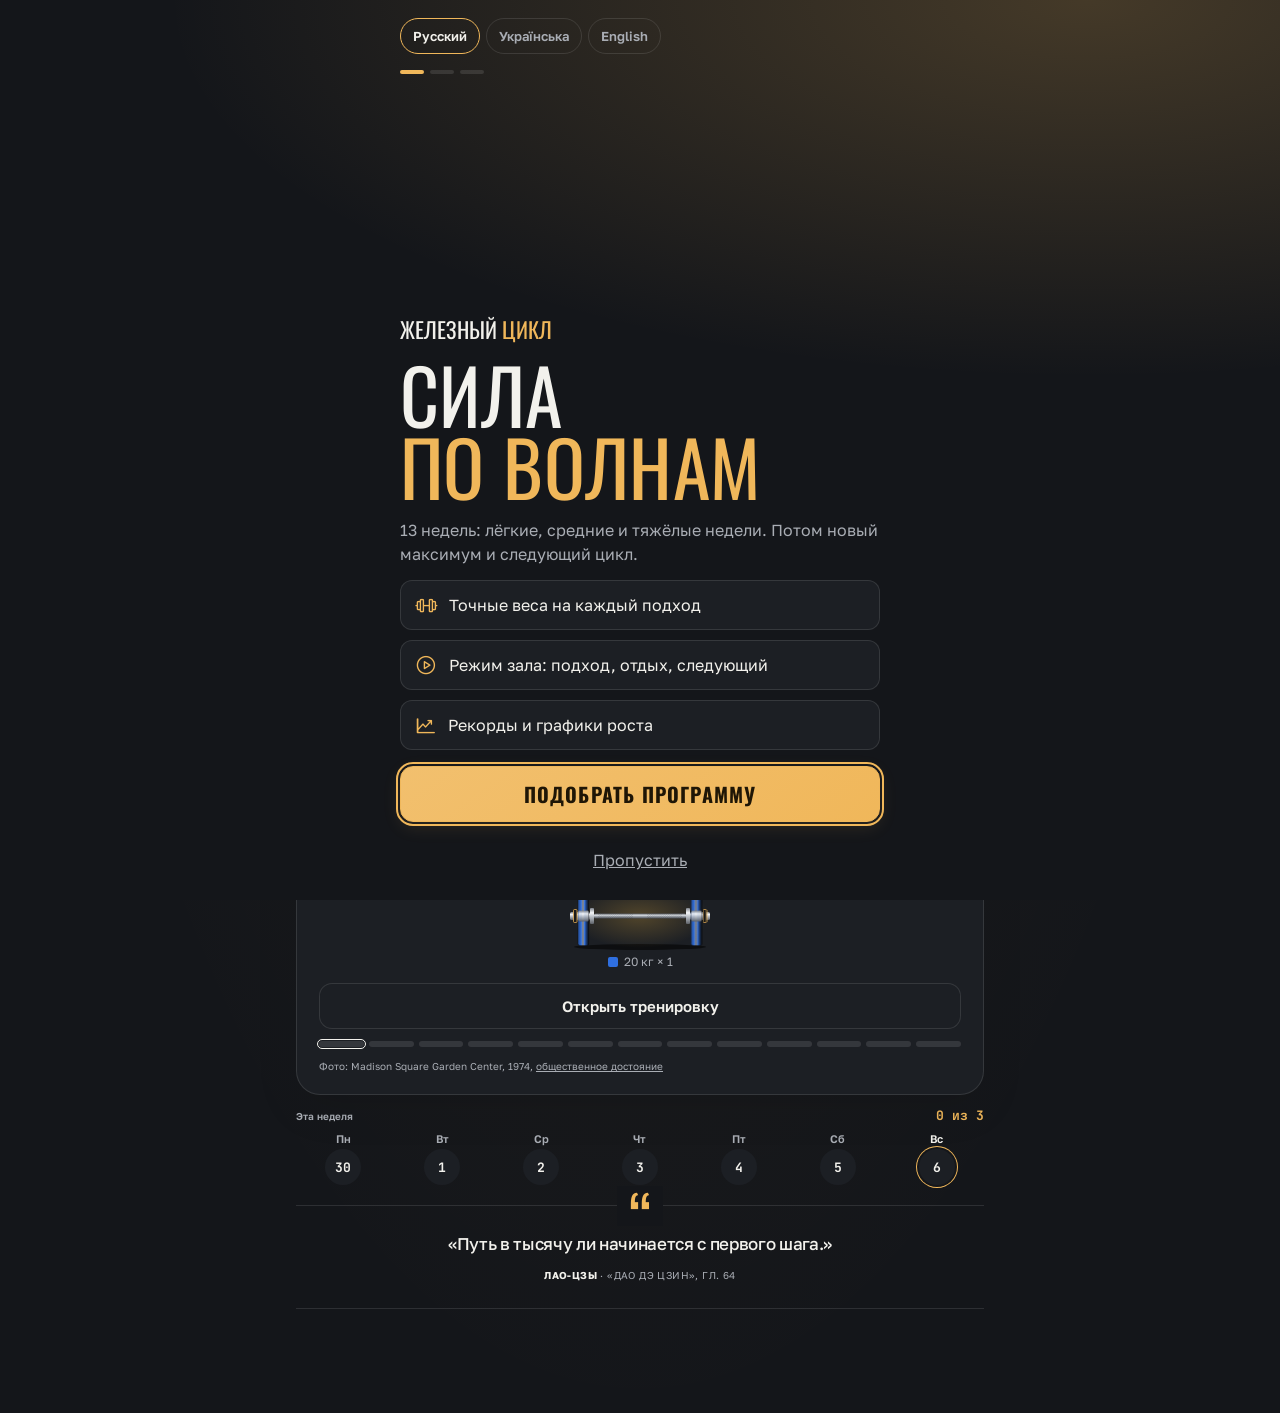
==== commit a3784b7b: "Ряд недель 1–13 вернулся на все вкладки; карта цикла ниже, без повторных номеров; запрет автоматичес" ====
--- a/index.html
+++ b/index.html
@@ -2,6 +2,7 @@
 <html lang="ru">
 <meta charset="utf-8">
 <meta name="viewport" content="width=device-width, initial-scale=1, viewport-fit=cover">
+<meta name="color-scheme" content="dark light">
 <title>Железный цикл</title>
 <meta name="description" content="Программа жима лёжа на 13 недель в телефоне: подходы и веса на сегодня, раскладка блинов, таймер отдыха и расчёт 1ПМ. Работает без интернета.">
 <meta property="og:type" content="website">
@@ -1162,7 +1163,6 @@
 .wv-v { margin:4px 0; font-size:15px; font-weight:600; }
 .gym-goal { font-size:15px; line-height:1.45; color:var(--fg); padding:8px 12px; border-radius:12px; background:color-mix(in srgb, var(--accent) 10%, var(--surface)); border:1px solid color-mix(in srgb, var(--accent) 30%, var(--line)); max-width:34ch; }
 
-body[data-tab="today"] #rail { display:none !important; }
 .cmap { margin-top:10px; }
 .fin-photo { margin:0 0 6px; width:100%; max-width:420px; }
 .fin-photo .fp-img { height:200px; border-radius:18px; background-size:cover; filter:grayscale(.6) contrast(1.05); box-shadow:inset 0 -60px 60px -20px var(--bg); }
@@ -1230,6 +1230,22 @@
 @media (min-width:601px) { .today-card .cover { height:clamp(150px, 24vh, 240px); } .today-card .tc-body { padding:16px 22px 20px; gap:12px; } }
 .today-card .cta { margin:0 !important; }
 .today-card .topset { margin:0; }
+
+/* week row */
+.rail .wk-row { display:flex !important; gap:6px; overflow-x:auto; scrollbar-width:none; padding:2px 0 2px; margin:0 !important; border:0 !important; background:none !important; animation:none !important; }
+.rail .wk-row::-webkit-scrollbar { display:none; }
+.rail .wk-row button { flex:0 0 auto; width:44px !important; height:44px !important; border-radius:12px !important; font:700 16px var(--mono) !important; }
+/* the map under it: lower, no repeated numbers */
+.cm-bars { height:40px !important; }
+.cm-b { padding-bottom:0 !important; }
+.cm-b span { display:none; }
+.cm-b.done::after { top:auto !important; bottom:-7px; }
+.cm-b.cur i { outline-offset:1px !important; }
+.cm-goal { margin-top:9px !important; }
+.cm-top { display:none !important; }
+.cmap { margin:0 0 4px !important; }
+.rail { padding-bottom:8px !important; }
+.today { padding-top:10px !important; }
 /* a done set: the ring shows a tick */
 .set-ring .tk { position:absolute; inset:0; display:grid; place-items:center; color:var(--good); pointer-events:none; animation:tkPop .9s var(--motion-ease, ease-out) both; }
 .set-ring .tk svg { width:26px; height:26px; }
@@ -1293,7 +1309,7 @@
     <ol class="rules">
       <li><div><b>Рабочий максимум.</b> Проценты считаются от 90% твоего 1ПМ, в блоке 2 — от 92,5%, в блоке 3 — от 95%. Приложение уже пересчитало всё в килограммы и блины.</div></li>
       <li><div><b>Волна из 4 недель:</b> 5-5-5 → 3-3-3 → 5-3-1 → разгрузка. 3-й подход базы — <b>«+»</b>: максимум повторов, но 1 повтор оставь в запасе — без отказа, как советует Вендлер (кроме разгрузки). Запиши результат — график покажет рост.</div></li>
-      <li><div><b>5×5 с первым весом</b> после базы (First Set Last) — объём для силы и мышц без лишней усталости.</div></li>
+      <li><div><b>5×5 с первым весом</b> (в становой 3×5) после базы (First Set Last) — объём для силы и мышц без лишней усталости.</div></li>
       <li><div><b>Подсобка суперсетами</b>, отдых 45–60 секунд: пульс высокий, тратится больше энергии, мышцы в тонусе. Финишер в конце — на максимум.</div></li>
       <li><div><b>Кардио:</b> 2–3 раза в неделю по 30–40 минут быстрой ходьбы или велосипеда в дни отдыха, или 8–10 тысяч шагов каждый день.</div></li>
       <li><div><b>Питание для рельефа:</b> калорий на 15–20% меньше, чем тратишь; худеть по 0,5–1% веса в неделю — так сохраняются мышцы и сила. Белок — 1,8–2,2 г на кг веса (на сушке ближе к 2,2), сон 7–9 часов.</div></li>
@@ -1333,6 +1349,7 @@
       <div class="field"><label for="pl-10">10 кг, пар</label><input id="pl-10" inputmode="numeric" type="number" min="0" max="10" placeholder="много"></div>
       <div class="field"><label for="pl-5">5 кг, пар</label><input id="pl-5" inputmode="numeric" type="number" min="0" max="10" placeholder="много"></div>
       <div class="field"><label for="pl-2.5">2,5 кг, пар</label><input id="pl-2.5" inputmode="numeric" type="number" min="0" max="10" placeholder="нет"></div>
+      <div class="field"><label for="pl-1.25">1,25 кг, пар</label><input id="pl-1.25" inputmode="numeric" type="number" min="0" max="10" placeholder="нет"></div>
     </div>
     <p class="hint">Есть хотя бы пара блинов по 2,5 кг — впиши её: шаг штанги станет 5 кг вместо 10, веса будут точнее (особенно если максимум меньше 100 кг).</p>
     <p class="toast" id="pl-max" aria-live="polite"></p>
@@ -1611,7 +1628,7 @@
     }
     var plusNote = deload ? 'Разгрузка: легко и чисто, без отказа.' : (sw % 4 === 2 ? '3-й подход — «+»: тяжёлая неделя, максимум повторов, 1 повтор в запасе, страхующий рядом.' : '3-й подход — «+»: максимум повторов, пока техника ровная, без отказа.') + ' Потом 5×5 с весом первого подхода, отдых 90 секунд.';
     function srLift(name, lift, fslSets) {
-      var e = b(name, lift, srMain(sw) + (deload ? '' : '; ' + srFirst(sw, fslSets)), plusNote);
+      var e = b(name, lift, srMain(sw) + (deload ? '' : '; ' + srFirst(sw, fslSets)), plusNote.replace('5×5', fslSets + '×5'));
       if (!deload) e.amrap = 2;
       return e;
     }
@@ -1670,7 +1687,7 @@
     TYPES = ['light', 'volume', 'heavy', 'light', 'volume', 'heavy', 'volume', 'light', 'volume', 'heavy', 'peak', 'light', 'test'];
     TYPE_INFO.peak = ['Выход на пик', 'Мало повторов, большой вес: 3 подхода по 3 и одиночные — готовим силу к проверке максимума. Сначала тройки, потом одиночные, не наоборот. Страхующий рядом.'];
     TYPE_INFO.light = ['Лёгкая неделя', 'Всё легко: 15 повторений спокойно, до 20 — только если идёт легко. До отказа не доходить. Техника идеальная — восстанавливаемся. В становой 10–12.'];
-    TYPE_INFO.volume = ['Средняя неделя · объём', '10–12 повторений до технического отказа: подход заканчиваешь, когда техника начинает ломаться. Техника правильная. В становой 8–10.'];
+    TYPE_INFO.volume = ['Средняя неделя · объём', '10–12 повторений: заканчивай подход, пока сохраняешь заданную технику. В становой 8–10.'];
     TYPE_INFO.heavy = ['Тяжёлая неделя', '6–8 повторений с большим весом. Техника может быть свободнее, но без рывков и потери контроля. Страхующий рядом. В становой 5–6.'];
   }
   // Focus of the cycle, chosen when a new cycle starts: «Объём» (default) or «Сила» (Golovinsky's strength period: fewer reps, more weight).
@@ -1684,7 +1701,7 @@
   if (PROG !== 'sr') {
     var rt = function (r) { return r[0] + '–' + r[1]; };
     TYPE_INFO.light = ['Лёгкая неделя', 'Всё легко: ' + RNG.light[0] + ' повторений спокойно, до ' + RNG.light[1] + ' — только если идёт легко. До отказа не доходить. Техника идеальная — восстанавливаемся. В становой ' + rt(RNG_D.light) + '.'];
-    TYPE_INFO.volume = [FOCUS === 'strength' ? 'Средняя неделя · сила' : 'Средняя неделя · объём', rt(RNG.volume) + ' повторений до технического отказа: подход заканчиваешь, когда техника начинает ломаться. Техника правильная. В становой ' + rt(RNG_D.volume) + '.'];
+    TYPE_INFO.volume = [FOCUS === 'strength' ? 'Средняя неделя · сила' : 'Средняя неделя · объём', rt(RNG.volume) + ' повторений: заканчивай подход, пока сохраняешь заданную технику. В становой ' + rt(RNG_D.volume) + '.'];
     TYPE_INFO.heavy = ['Тяжёлая неделя', rt(RNG.heavy) + ' повторений с большим весом. Техника может быть свободнее, но без рывков и потери контроля. Страхующий рядом. В становой ' + rt(RNG_D.heavy) + '.'];
   }
   // Barbell variations take a share of the main lift's %: standing press ×0.5, stiff-leg / Romanian ×0.7, board press ×0.95, grip variations ×0.85.
@@ -1712,6 +1729,12 @@
                 it.note = 'Выход на пик: сначала ' + (it.lift === D ? '3 подхода по 2' : '3 подхода по 3') + ', потом одиночные. Без отказа и без рывков.';
                 return;
               }
+              if (t === 'light' && wi === WEEKS.length - 2) {
+                // Taper before the max test: few reps at a moderate weight, every rep fast and clean.
+                it.s = isMain ? (FOCUS === 'strength' ? 72 : 70) + 'x' + (it.lift === D ? 2 : 3) + 'x3' : '60x3x2'; it.rng = null; it.wt = 'light';
+                if (isMain) it.note = 'Подводка к проверке: мало повторов, вес умеренный. Каждый повтор быстрый и чистый — силы оставляем на тест.';
+                return;
+              }
               var tt = t === 'peak' ? 'heavy' : t, pc = isMain ? pct : Math.round((t === 'peak' ? 80 : pct) * varK(it.n));
               var sets = isMain ? (it.lift === D && t === 'light' ? 2 : mainSets) : (t === 'light' ? 2 : 3);
               var rg = it.lift === D ? RNG_D[tt] : RNG[tt];
@@ -1727,7 +1750,7 @@
   // Second, light bench of the week on the deadlift day: fast up, no failure. Added from week 3 so finished weeks stay finished.
   if (PROG !== 'sr') WEEKS.forEach(function (wk, wi) {
     var t = TYPES[wi]; if (wi < 2 || t === 'test') return;
-    var sp = { light: '50x3x4', volume: '55x3x5', heavy: '55x3x5', peak: '50x3x3' }[t];
+    var sp = wi === WEEKS.length - 2 && t === 'light' ? '50x3x3' : { light: '50x3x4', volume: '55x3x5', heavy: '55x3x5', peak: '50x3x3' }[t];
     wk.days[1].push(b('Скоростной жим лёжа', P, sp, 'Второй жим недели — лёгкий: опускаешь подконтрольно и выжимаешь максимально быстро. Без отказа, отдых 1–1,5 минуты.'));
   });
   // Weekly load of the % lifts: Σ(% × reps × sets) / 100, and the heaviest % of the week.
@@ -1822,12 +1845,12 @@
   var EXAMPLE = { bench: 111, squat: 140, dead: 160 };
 
   // Gym kit: 20 kg bar, plates 20/15/10/5 kg. Smallest step: a 5 kg plate per side = 10 kg on the bar.
-  var BAR = 20, PLATES = [20, 15, 10, 5, 2.5], STEP = 10;
+  var BAR = 20, PLATES = [20, 15, 10, 5, 2.5, 1.25], STEP = 10;
   // Smallest change of the bar: 5 kg with a pair of 2.5 kg plates, otherwise 10 kg (a 5 kg plate per side).
-  function barStep() { return (+plateCounts()[2.5] || 0) > 0 ? 5 : 10; }
+  function barStep() { var c = plateCounts(); return (+c[1.25] || 0) > 0 ? 2.5 : (+c[2.5] || 0) > 0 ? 5 : 10; }
   // Plates the gym owns, in pairs: {20: 4, 15: 1, …}. Nothing saved = plenty. Every bar weight snaps to what can be loaded.
   var plateMap = null;
-  function plateCounts() { try { var v = JSON.parse(localStorage.getItem('club150:plates')); if (v) return v; } catch (e) {} return { 20: 10, 15: 10, 10: 10, 5: 10, 2.5: 0 }; }
+  function plateCounts() { try { var v = JSON.parse(localStorage.getItem('club150:plates')); if (v) return v; } catch (e) {} return { 20: 10, 15: 10, 10: 10, 5: 10, 2.5: 0, 1.25: 0 }; }
   function buildPlates() {
     var cnt = plateCounts(), best = { 0: [] };
     PLATES.forEach(function (pl) {
@@ -2280,7 +2303,7 @@
 
   // ---------- barbell ----------
   // Side view of a loaded bar: knurled steel shaft, chrome sleeves, bumper plates sized by weight; plates slide on.
-  var PLATE = { 20: { t: 22, h: 118, c: '#2f6fe0' }, 15: { t: 19, h: 110, c: '#e3b52f' }, 10: { t: 16, h: 98, c: '#3a9e5c' }, 5: { t: 12, h: 78, c: '#f3f1ea' }, 2.5: { t: 9, h: 60, c: '#d7261e' } };
+  var PLATE = { 20: { t: 22, h: 118, c: '#2f6fe0' }, 15: { t: 19, h: 110, c: '#e3b52f' }, 10: { t: 16, h: 98, c: '#3a9e5c' }, 5: { t: 12, h: 78, c: '#f3f1ea' }, 2.5: { t: 9, h: 60, c: '#d7261e' }, 1.25: { t: 7, h: 50, c: '#b8bec6' } };
   var bbId = 0;
   var lastBar = {}, lastPl = {};
   function barbellHtml(kg, key) {
@@ -2477,6 +2500,7 @@
       } else { h += '<div class="topset"><div class="ts-ex">' + esc(items(day)[0].n) + '</div></div>'; var bbx = ''; }
       h += '<div class="cta"><button class="btn primary gym-cta" type="button" data-gym="' + di + '"><i class="ph ph-play-circle" aria-hidden="true"></i> Начать в зале</button></div>' + rdy + waveCardHtml(wk) + bbx + '<button class="btn open-day" type="button" data-goday="' + di + '">Открыть тренировку</button>';
       var sg = stalls();
+      if (wk >= NW - 2 && barStep() >= 10) notes += '<a class="signal-pill" href="#plates"><i class="ph ph-warning" aria-hidden="true"></i><span>На проверке шаг штанги — 10 кг: небольшую прибавку не зафиксировать. Есть блины 2,5 или 1,25 кг — укажи их в «Блинах в зале» →</span></a>';
       h += notes;
       if (sg.length) h += '<a class="signal-pill" href="#signals"><i class="ph ph-warning" aria-hidden="true"></i><span>Застой: ' + esc(sg[0].n) + (sg.length > 1 ? ' и ещё ' + (sg.length - 1) : '') + '. Что делать →</span></a>';
     }
@@ -2520,7 +2544,7 @@
     if (isMain) t.push('<span class="tag main">Главное</span>');
     else if (e.t === 'b') t.push('<span class="tag pct">По %</span>');
     if (m) t.push('<span class="tag mus-' + m + '">' + muscleLabel(m) + '</span>');
-    if (e.t === 'b' && e.rng) t.push(e.wt === 'volume' ? '<span class="tag hard">До технического отказа</span>' : e.wt === 'light' ? '<span class="tag easy">Легко · идеальная техника</span>' : '<span class="tag hard">Тяжело · страхующий рядом</span>');
+    if (e.t === 'b' && e.rng) t.push(e.wt === 'volume' ? '<span class="tag hard">Пока техника держится</span>' : e.wt === 'light' ? '<span class="tag easy">Легко · идеальная техника</span>' : '<span class="tag hard">Тяжело · страхующий рядом</span>');
     if (e.intensity === 'amrap') t.push('<span class="tag hard">' + (e.amrap != null ? 'Подход «+» — максимум повторов' : 'Последний — до отказа') + '</span>');
     if (e.intensity === 'drop') t.push('<span class="tag hard">Последний в отказ + дроп</span>');
     if (e.intensity === 'hard') t.push('<span class="tag hard">Последний в отказ</span>');
@@ -3036,7 +3060,7 @@
     });
     $('week').innerHTML = h;
   }
-  // Week picker: «‹ Неделя 3 из 13 ›», tap the middle for the list of all weeks.
+  // The row of weeks 1–13: done weeks green, the current one highlighted.
   var railOpen = false;
   function renderRail() {
     var cells = '';
@@ -3044,13 +3068,10 @@
       var st = weekStats(i), dn = weekDone(i);
       cells += '<button type="button" data-w="' + i + '"' + (i === current ? ' aria-current="true"' : '') + (dn ? ' class="done"' : st.got ? ' class="part" style="--f:' + (st.got / st.n).toFixed(2) + '"' : '') + ' aria-label="Неделя ' + i + (dn ? ', завершена' : '') + '">' + i + '</button>';
     }
-    var ws = weekStats(current), pc = ws.n ? Math.round(ws.got / ws.n * 100) : 0, chev = '<svg viewBox="0 0 24 24" aria-hidden="true"><path d="M15 5l-7 7 7 7" fill="none" stroke="currentColor" stroke-width="2.4" stroke-linecap="round" stroke-linejoin="round"/></svg>';
-    $('rail').innerHTML = '<div class="wpick">' +
-      '<button type="button" class="wp-arr"' + (current > 1 ? ' data-w="' + (current - 1) + '"' : ' disabled') + ' aria-label="Предыдущая неделя">' + chev + '</button>' +
-      '<button type="button" class="wp-cur" data-wopen aria-expanded="' + railOpen + '" aria-controls="wp-grid"><span>Неделя <b>' + current + '</b> из ' + NW + '</span><small>' + TYPE_INFO[TYPES[current - 1]][0] + (weekDone(current) ? ' · завершена' : pc ? ' · ' + pc + '%' : '') + '</small><svg class="wp-dd" viewBox="0 0 24 24" aria-hidden="true"><path d="M6 9l6 6 6-6" fill="none" stroke="currentColor" stroke-width="2.4" stroke-linecap="round" stroke-linejoin="round"/></svg></button>' +
-      '<button type="button" class="wp-arr wp-next"' + (current < NW ? ' data-w="' + (current + 1) + '"' : ' disabled') + ' aria-label="Следующая неделя">' + chev + '</button></div>' +
-      '<div class="wp-grid" id="wp-grid"' + (railOpen ? '' : ' hidden') + '>' + cells + '</div>';
+    $('rail').innerHTML = '<div class="wp-grid wk-row">' + cells + '</div>';
     $('rail').querySelectorAll('[data-w]').forEach(function (b2) { if (locked(+b2.getAttribute('data-w'))) b2.classList.add('locked'); });
+    var row = $('rail').querySelector('.wk-row'), cur = row.querySelector('[aria-current]');
+    if (cur) row.scrollLeft = cur.offsetLeft - row.clientWidth / 2 + cur.clientWidth / 2;
   }
   // Planned tonnage of a workout: % lifts with their bar weight, «подбор» with the weight written down.
   function dayTonnage(wk, di) {
@@ -4282,7 +4303,7 @@
     if (PROG !== 'sr') h += '<p class="hint">Направление этого цикла:</p>' + focusChips('data-focus-now', FOCUS) + '<p class="hint">«Объём» — больше повторов, мышцы и выносливость. «Сила» — меньше повторов, больше вес: хорошо после цикла на объём.</p>';
     h += '<button class="btn primary" type="button" data-cycle>Начать цикл ' + (CYCLE + 1) + '</button></div>';
     h += respHtml();
-    if (cycles.length) h += '<div class="card" style="margin-top:12px"><h3><i class="ph ph-ranking" aria-hidden="true"></i>Прошлые циклы</h3><div class="cyc-list">' + cycles.map(function (c) { return '<div><b>Цикл ' + c.c + ' · ' + fmtDate(c.end) + '</b><span>жим ' + c.from.bench + ' → <b class="' + (c.to.bench > c.from.bench ? 'up' : '') + '">' + c.to.bench + '</b></span></div>' + (c.best && c.best.length ? '<div class="cyc-best">Хороший отклик: ' + c.best.map(esc).join(', ') + '</div>' : ''); }).join('') + '</div></div>';
+    if (cycles.length) h += '<div class="card" style="margin-top:12px"><h3><i class="ph ph-ranking" aria-hidden="true"></i>Прошлые циклы</h3><div class="cyc-list">' + cycles.map(function (c) { return '<div><b>Цикл ' + c.c + ' · ' + fmtDate(c.end) + '</b><span>жим ' + c.from.bench + ' → <b class="' + (c.to.bench > c.from.bench ? 'up' : '') + '">' + c.to.bench + '</b></span></div>' + (c.test || c.done != null ? '<div class="cyc-best">' + [c.test ? 'тест в жиме: ' + fmtN(c.test) + ' кг' : '', c.done != null ? 'тренировок сделано: ' + c.done + '%' : ''].filter(Boolean).join(' · ') + '</div>' : '') + (c.best && c.best.length ? '<div class="cyc-best">Хороший отклик: ' + c.best.map(esc).join(', ') + '</div>' : ''); }).join('') + '</div></div>';
     $('cycle').innerHTML = h;
   }
   $('cycle').addEventListener('click', function (ev) {
@@ -4305,7 +4326,8 @@
       if (f.e && r && r.reps) hist.push({ c: CYCLE, w: +ctx.split('|')[0], n: f.e.n, kg: r.kg || 0, reps: r.reps, tech: r.tech || '', date: r.date || '' });
     });
     var best = responses().filter(function (r) { return r.pct >= 5; }).slice(0, 6).map(function (r) { return r.n; });
-    cycles.push({ c: CYCLE, end: dayISO(new Date()), from: from, to: to, best: best });
+    var nDays = 0; WEEKS.forEach(function (wk2) { nDays += wk2.days.length; });
+    cycles.push({ c: CYCLE, end: dayISO(new Date()), from: from, to: to, best: best, test: testBest('Жим штанги лёжа') || null, done: nDays ? Math.round(Object.keys(dates).length / nDays * 100) : null });
     store.set('hist', hist); store.set('cycles', cycles);
     Object.keys(to).forEach(function (k4) { maxes[k4] = to[k4]; }); store.set('maxes', maxes);
     store.set('cycle', CYCLE + 1);
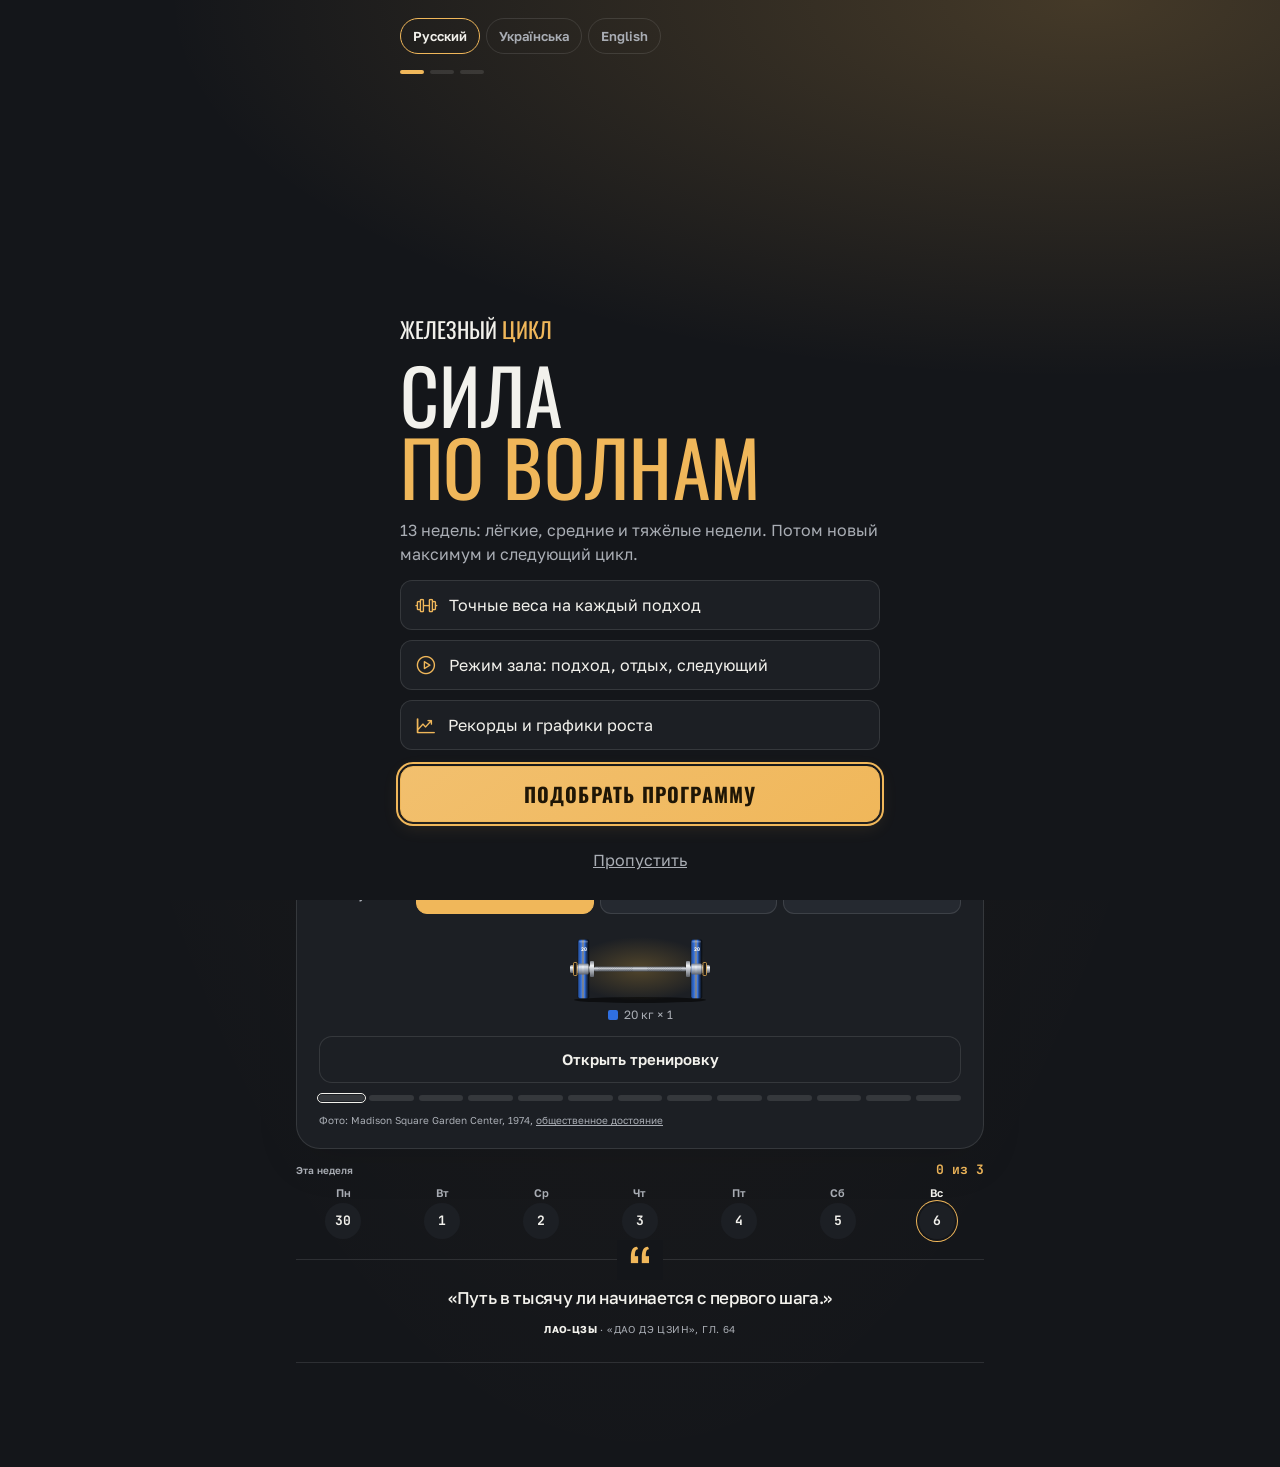
==== commit b3ccaaff: "Дневник питания: вкладка «Еда» — цель из калькулятора или своя (с датой), запись еды на 100 г с пере" ====
--- a/index.html
+++ b/index.html
@@ -812,8 +812,9 @@
 body[data-tab="today"] main > section[data-tab]:not([data-tab="today"]),
 body[data-tab="week"] main > section[data-tab]:not([data-tab="week"]),
 body[data-tab="stats"] main > section[data-tab]:not([data-tab="stats"]),
-body[data-tab="club"] main > section[data-tab]:not([data-tab="club"]) { display: none; }
-body[data-tab="stats"] .rail, body[data-tab="club"] .rail { display: none; }
+body[data-tab="club"] main > section[data-tab]:not([data-tab="club"]),
+body[data-tab="food"] main > section[data-tab]:not([data-tab="food"]) { display: none; }
+body[data-tab="stats"] .rail, body[data-tab="club"] .rail, body[data-tab="food"] .rail { display: none; }
 main > section.tab-in > * { animation: tabIn var(--m-300) var(--ease-out) both; }
 main > section.tab-in > *:nth-child(2) { animation-delay: 40ms; }
 main > section.tab-in > *:nth-child(3) { animation-delay: 80ms; }
@@ -1232,6 +1233,7 @@
 .today-card .topset { margin:0; }
 
 /* week row */
+body[data-tab="stats"] #rail, body[data-tab="club"] #rail, body[data-tab="food"] #rail { display:none !important; }
 .rail .wk-row { display:flex !important; gap:6px; overflow-x:auto; scrollbar-width:none; padding:2px 0 2px; margin:0 !important; border:0 !important; background:none !important; animation:none !important; }
 .rail .wk-row::-webkit-scrollbar { display:none; }
 .rail .wk-row button { flex:0 0 auto; width:44px !important; height:44px !important; border-radius:12px !important; font:700 16px var(--mono) !important; }
@@ -1246,6 +1248,49 @@
 .cmap { margin:0 0 4px !important; }
 .rail { padding-bottom:8px !important; }
 .today { padding-top:10px !important; }
+
+.rep-ask { width:100%; max-width:420px; display:grid; gap:6px; }
+.rep-ask > span { font-size:13px; color:var(--muted); }
+.rep-ask .ready-row { display:flex; gap:6px; justify-content:center; flex-wrap:wrap; }
+.rep-ask .chip-btn { min-width:42px; min-height:40px; font:700 15px var(--mono) !important; }
+.sets-reps { display:block; font-size:13px; color:var(--muted); margin-top:4px; }
+
+/* tab bar with five tabs */
+.tabbar-in { grid-template-columns:repeat(5, 1fr) !important; }
+.tabbar button .tb-svg { display:block; width:24px; height:24px; } .tabbar button .tb-svg svg { width:24px; height:24px; display:block; }
+/* food diary */
+.fd-nav { display:grid; grid-template-columns:44px 1fr 44px; align-items:center; gap:8px; margin:6px 0 10px; text-align:center; }
+.fd-nav b { font-size:16px; } .fd-nav .wp-arr { height:40px; border-radius:12px; border:1px solid var(--line); background:var(--surface); color:var(--fg); font-size:20px; }
+.fd-nav .wp-arr:disabled { opacity:.35; }
+.fd-sum { display:grid; gap:6px; }
+.fd-left { display:flex; align-items:baseline; gap:8px; flex-wrap:wrap; margin-bottom:4px; } .fd-left b { font:800 22px var(--body); } .fd-left span { color:var(--muted); }
+.fd-row { display:flex; justify-content:space-between; font-size:13px; color:var(--muted); } .fd-row em { font-style:normal; font:700 13px var(--mono); color:var(--fg); }
+.fd-bar { height:8px; border-radius:8px; background:var(--line); overflow:hidden; } .fd-bar i { display:block; height:100%; background:var(--accent); border-radius:8px; transition:width .5s var(--motion-ease, ease-out); }
+.fd-bar.prot i { background:var(--good); } .fd-bar.over i { background:#ff8a65; }
+.fd-mini { display:flex; justify-content:space-between; gap:10px; font-size:12px; color:var(--muted); margin-top:2px; }
+.fd-goal { display:flex; justify-content:space-between; align-items:baseline; gap:10px; font-size:12px; color:var(--muted); border-top:1px dashed var(--line); padding-top:8px; margin-top:4px; }
+.fd-meal { margin-top:12px; padding:12px 14px; border-radius:16px; background:var(--surface); border:1px solid var(--line); }
+.fd-mh { display:flex; justify-content:space-between; align-items:baseline; gap:10px; } .fd-mh b { font-size:16px; } .fd-mh span { font-size:12px; color:var(--muted); }
+.fd-it { display:flex; justify-content:space-between; align-items:center; gap:10px; padding:8px 0; border-bottom:1px dashed var(--line); }
+.fd-it b { display:block; font-size:14px; font-weight:600; } .fd-it span { font-size:12px; color:var(--muted); }
+.fd-x { flex:none; width:36px; height:36px; border-radius:10px; border:1px solid var(--line); background:none; color:var(--muted); font-size:18px; }
+.fd-acts { display:flex; gap:6px; flex-wrap:wrap; margin-top:8px; }
+.fd-tip { margin:6px 0 0; font-size:12px; color:var(--accent); }
+.fd-full { display:flex; gap:12px; align-items:flex-start; margin:14px 0; padding:12px 14px; border-radius:16px; border:1px solid var(--line); background:var(--surface); }
+.fd-full input { width:24px; height:24px; accent-color:var(--good); flex:none; margin-top:2px; } .fd-full b { display:block; } .fd-full small { display:block; color:var(--muted); font-size:12px; margin-top:2px; }
+.fd-dishes, .fd-weeks { margin-top:12px; display:grid; gap:8px; }
+.fd-week { padding:8px 0; border-bottom:1px dashed var(--line); } .fd-wh { display:flex; justify-content:space-between; gap:8px; flex-wrap:wrap; font-size:13px; } .fd-wh span { color:var(--muted); font-size:12px; }
+.fd-wg { display:grid; grid-template-columns:repeat(4, minmax(0, 1fr)); gap:6px; margin-top:6px; } .fd-wg div { display:grid; gap:2px; } .fd-wg span { font-size:11px; color:var(--muted); } .fd-wg b { font:800 16px var(--mono); }
+.fd-adapt { margin-top:6px; padding:12px; border-radius:14px; background:color-mix(in srgb, var(--accent) 10%, var(--surface)); border:1px solid color-mix(in srgb, var(--accent) 35%, var(--line)); display:grid; gap:6px; font-size:13px; }
+.fd-adapt.ok { background:color-mix(in srgb, var(--good) 8%, var(--surface)); border-color:color-mix(in srgb, var(--good) 35%, var(--line)); }
+.fd-adapt p { margin:0; color:var(--muted); } .fd-adapt p b { color:var(--fg); }
+.fd-sheet .fd-grid { grid-template-columns:repeat(2, minmax(0, 1fr)); }
+.fd-sug { display:flex; gap:6px; flex-wrap:wrap; margin:-4px 0 8px; } .fd-sug .chip-btn { font-size:12px; padding:7px 10px; }
+.fd-meals { margin:8px 0; } .fd-prev { min-height:20px; font:600 14px var(--body); color:var(--fg); margin:4px 0 8px; }
+.dd-row { display:grid; grid-template-columns:1fr 96px; gap:8px; }
+.fd-today { display:flex; justify-content:space-between; align-items:baseline; gap:10px; padding:10px 12px; border-radius:12px; border:1px solid var(--line); background:color-mix(in srgb, var(--fg) 4%, transparent); text-decoration:none; color:var(--fg); font-size:13px; }
+.fd-today { flex-wrap:wrap; } .fd-today span { color:var(--muted); } .fd-today b { font-weight:700; text-align:right; margin-left:auto; }
+.fd-warn { margin:0; font-size:12px; color:#ff8a65; }
 /* a done set: the ring shows a tick */
 .set-ring .tk { position:absolute; inset:0; display:grid; place-items:center; color:var(--good); pointer-events:none; animation:tkPop .9s var(--motion-ease, ease-out) both; }
 .set-ring .tk svg { width:26px; height:26px; }
@@ -1368,6 +1413,7 @@
     <p class="toast" id="backup-msg" aria-live="polite"></p>
   </section>
 
+  <section class="wrap block" id="diary"></section>
   <section class="wrap block" id="nutrition">
     <h2>Питание</h2>
     <p class="hint">Калории и БЖУ под твою цель. Формула Миффлина — Сан Жеора: учитывает пол, возраст, рост и вес.</p>
@@ -1492,6 +1538,7 @@
   <div class="tabbar-in">
     <button type="button" data-tabgo="today"><i class="ph ph-barbell" aria-hidden="true"></i>Сегодня</button>
     <button type="button" data-tabgo="week"><i class="ph ph-calendar-check" aria-hidden="true"></i>Неделя</button>
+    <button type="button" data-tabgo="food"><i class="tb-svg" aria-hidden="true"><svg viewBox="0 0 24 24"><path d="M7 3v8M5 3v5a2 2 0 0 0 4 0V3M7 11v10M16 3c-1.7 1.4-2.5 3.6-2.5 6.5 0 1.9.9 3 2.5 3.3V21M16 3v18" fill="none" stroke="currentColor" stroke-width="1.8" stroke-linecap="round" stroke-linejoin="round"/></svg></i>Еда</button>
     <button type="button" data-tabgo="stats"><i class="ph ph-chart-line-up" aria-hidden="true"></i>Прогресс</button>
     <button type="button" data-tabgo="club"><i class="ph ph-dots-three-outline" aria-hidden="true"></i>Ещё</button>
   </div>
@@ -1879,7 +1926,7 @@
 
   // ---------- storage ----------
   // A new cycle starts with clean marks; results of past cycles live on in 'hist'.
-  var CYC_KEYS = { alt2: 1, done2: 1, sets2: 1, dates2: 1, ready2: 1, wclosed: 1, weights2: 1, open2: 1, results2: 1, week: 1 }, CYCLE = 1;
+  var CYC_KEYS = { alt2: 1, done2: 1, sets2: 1, dates2: 1, ready2: 1, wclosed: 1, weights2: 1, open2: 1, results2: 1, week: 1, setreps: 1 }, CYCLE = 1;
   var store = {
     // Each program keeps its own marks and results; maxes, photo and the program choice are shared.
     // Profiles: the first athlete keeps the plain keys, others get "p…:" prefixes. Plates are shared by everyone in the gym.
@@ -2146,6 +2193,10 @@
   function barKg(pct, lift) { var mx = +maxes[lift]; return mx > 0 ? loadable(mx * pct / 100, pct >= 85) : null; }
   // Sets done per chip: ref "wk|di|ei|a|si" → count.
   var setsDone = store.get('sets2', {});
+  // Reps of every working set: «ctx|line» → [5, 5, 3]. The weight never goes up past the weakest set.
+  var setReps = store.get('setreps', {});
+  function setsOf(ctx2, e2) { return setReps[ctx2 + '|' + logIdx(e2)] || null; }
+  function effReps(ctx2, r, e2) { var m = r.reps, arr = setsOf(ctx2, e2); if (arr) arr.forEach(function (v) { if (v > 0 && v < m) m = v; }); return m; }
   function setMark(ref, total) { var n = setsDone[ref] || 0; return n ? ' <b class="sd">✓ ' + n + '/' + total + '</b>' : ''; }
   function setCls(ref, total) { return (setsDone[ref] || 0) >= total ? ' sdone' : ''; }
   // Weight changed by hand for one set line: key "wk|di|ei|a|si" → kg.
@@ -2210,7 +2261,7 @@
       var w = +k2.split('|')[0], r = results[k2];
       if (w >= wk || TYPES[w - 1] !== t || !r || !r.kg || !r.reps) return;
       var f2; try { f2 = findEx(k2); } catch (er) { return; }
-      if (f2 && f2.e && f2.e.n === e.n) list.push({ w: w, kg: r.kg, reps: r.reps });
+      if (f2 && f2.e && f2.e.n === e.n) list.push({ w: w, kg: r.kg, reps: effReps(k2, r, f2.e) });
     });
     list.sort(function (a, b2) { return a.w - b2.w; });
     var a1 = list[list.length - 2], a2 = list[list.length - 1];
@@ -2220,15 +2271,16 @@
   // (12 of 10–12, 8 of 6–8, 20 of 15–20) → this week +10 kg on top of that weight.
   function barUp(e, ctx) {
     if (!e.rng || !results) return 0;
-    var wk = +ctx.split('|')[0], t = TYPES[wk - 1], best = null, bestW = 0;
+    var wk = +ctx.split('|')[0], t = TYPES[wk - 1], best = null, bestW = 0, bestCtx = '';
     if (t === 'light') return 0; // light weeks stay light: no weight added from them
     Object.keys(results).forEach(function (k2) {
       var w = +k2.split('|')[0], r = results[k2];
       if (w >= wk || w < bestW || TYPES[w - 1] !== t || !r || !r.kg || !r.reps) return;
       var f; try { f = findEx(k2); } catch (er) { return; }
-      if (f && f.e && f.e.n === e.n) { best = r; bestW = w; }
-    });
-    return best && best.tech !== 'bad' && (best.reps >= e.rng[1] || (best.rir >= 3 && best.reps >= e.rng[0])) ? best.kg + barStep() : 0;
+      if (f && f.e && f.e.n === e.n) { best = r; bestW = w; bestCtx = k2; }
+    });
+    var er = best ? effReps(bestCtx, best, e) : 0;
+    return best && best.tech !== 'bad' && (er >= e.rng[1] || (best.rir >= 3 && er >= e.rng[0])) ? best.kg + barStep() : 0;
   }
 
   // ---------- muscles ----------
@@ -2447,7 +2499,9 @@
         : e1 === e0 ? 'На уровне прошлой такой недели. Нормально: сила растёт волнами.' : 'Чуть ниже прошлой такой недели. Бывает — проверь сон и еду, следующая волна покажет.';
     } else verdict = 'Первая такая неделя в цикле — с ней будем сравнивать следующую.';
     var nt = TYPES[wk - 1];
-    return '<div class="wave-card"><div class="eyebrow">Итог волны</div><h3>' + TYPE_INFO[t][0] + ' завершена</h3><div class="wv-ex">Жим штанги лёжа, лучший записанный подход</div><div class="wv-rows">' + rows + '</div><p class="wv-v">' + verdict + '</p><p class="hint"><span>Дальше — ' + typeShort(nt) + ' неделя.</span> <span>' + weekGoal(wk) + '</span></p></div>';
+    var wd = Object.keys(dates).filter(function (k3) { return +k3.split('-')[0] === w; }).map(function (k3) { return dates[k3]; }).sort()[0], fw = wd && window.__fdWeek ? window.__fdWeek(wd) : null;
+    var fdl = fw && fw.full ? '<p class="hint wv-food"><span>Питание за неделю: записано полностью</span> <b>' + fw.full + ' из 7</b> · <b>' + fw.k + ' ккал</b> · <b>' + fw.p + ' г белка</b></p>' : '';
+    return '<div class="wave-card"><div class="eyebrow">Итог волны</div><h3>' + TYPE_INFO[t][0] + ' завершена</h3><div class="wv-ex">Жим штанги лёжа, лучший записанный подход</div><div class="wv-rows">' + rows + '</div><p class="wv-v">' + verdict + '</p>' + fdl + '<p class="hint"><span>Дальше — ' + typeShort(nt) + ' неделя.</span> <span>' + weekGoal(wk) + '</span></p></div>';
   }
   // One line at the bar: what this set is for.
   function setGoal(e, wk, isMain) {
@@ -2492,13 +2546,13 @@
         (rv === 'tired' ? '<p class="ready-note">Веса этой тренировки снижены на 10%. Лучше сделать чисто и восстановиться, чем сорвать прогресс.</p>' : rv === 'bad' ? '<p class="ready-note warn">Лучше перенести тренировку на завтра. Если идёшь — веса снижены на 20%, подход «+» не делай.</p>' : '') + '</div>';
       if (ts) {
         var tsi = parseSets(main.s).map(String).indexOf(String(ts)), kg = setKg(main, wk + '|' + di + '|' + mi + '|a', tsi, ts);
-        h += '<div class="topset"><div class="ts-ex"><span>' + esc(main.n) + '</span><button type="button" class="why-btn" data-why="' + wk + '|' + di + '|' + mi + '|a|' + tsi + '">Почему ' + kg + ' кг?</button></div><div class="topset-row"><div class="big">' + kg + ' <small>кг</small></div>' +
+        h += '<div class="topset"><div class="ts-ex"><span>' + esc(main.n) + '</span><button type="button" class="why-btn" data-why="' + wk + '|' + di + '|' + mi + '|a|' + tsi + '">Почему ' + fmtN(kg) + ' кг?</button></div><div class="topset-row"><div class="big">' + fmtN(kg) + ' <small>кг</small></div>' +
           '<div class="ts-reps"><span><b>' + repTxt(main, ts) + '</b> повт.</span><span><b>' + ts[2] + '</b> ' + plural(ts[2], 'подход', 'подхода', 'подходов') + '</span></div></div>' +
           '<div class="what">' + (overrides[wk + '|' + di + '|' + mi + '|a|' + tsi] ? 'вес изменён вручную · ' : '') + 'самый тяжёлый подход · ' + fmtN(ts[0]) + '% от ' + (+maxes[main.lift] || '—') + ' кг</div>' +
           '</div>';
         var bbx = '<div class="topset-bb">' + barbellHtml(kg, 'today') + legendHtml(kg) + '</div>';
       } else { h += '<div class="topset"><div class="ts-ex">' + esc(items(day)[0].n) + '</div></div>'; var bbx = ''; }
-      h += '<div class="cta"><button class="btn primary gym-cta" type="button" data-gym="' + di + '"><i class="ph ph-play-circle" aria-hidden="true"></i> Начать в зале</button></div>' + rdy + waveCardHtml(wk) + bbx + '<button class="btn open-day" type="button" data-goday="' + di + '">Открыть тренировку</button>';
+      h += '<div class="cta"><button class="btn primary gym-cta" type="button" data-gym="' + di + '"><i class="ph ph-play-circle" aria-hidden="true"></i> Начать в зале</button></div>' + (window.__fdLine ? window.__fdLine() : '') + rdy + waveCardHtml(wk) + bbx + '<button class="btn open-day" type="button" data-goday="' + di + '">Открыть тренировку</button>';
       var sg = stalls();
       if (wk >= NW - 2 && barStep() >= 10) notes += '<a class="signal-pill" href="#plates"><i class="ph ph-warning" aria-hidden="true"></i><span>На проверке шаг штанги — 10 кг: небольшую прибавку не зафиксировать. Есть блины 2,5 или 1,25 кг — укажи их в «Блинах в зале» →</span></a>';
       h += notes;
@@ -2525,7 +2579,7 @@
       if (e.t === 'b') {
         var kg = setKg(e, ctx, si, p), ov = !!overrides[ctx + '|' + si];
         if (!kg) return '<span class="set plain">' + p[0] + '% × ' + repTxt(e, p) + ' × ' + p[2] + '</span>';
-        return '<button type="button" class="set' + (ov ? ' edited' : '') + setCls(ctx + '|' + si, p[2]) + '" data-set="' + ctx + '|' + si + '"><span class="kg">' + kg + ' кг × ' + repTxt(e, p) + ' × ' + p[2] + setMark(ctx + '|' + si, p[2]) + '</span><span class="sub">' + (ov ? 'свой вес · ' : barUp(e, ctx) ? 'вес прибавлен · ' : barDown(e, ctx) ? 'вес снижен — 2 раза не добрал · ' : fmtN(p[0]) + '% · ') + 'сторона ' + platesText(kg) + '</span></button>';
+        return '<button type="button" class="set' + (ov ? ' edited' : '') + setCls(ctx + '|' + si, p[2]) + '" data-set="' + ctx + '|' + si + '"><span class="kg">' + fmtN(kg) + ' кг × ' + repTxt(e, p) + ' × ' + p[2] + setMark(ctx + '|' + si, p[2]) + '</span><span class="sub">' + (ov ? 'свой вес · ' : barUp(e, ctx) ? 'вес прибавлен · ' : barDown(e, ctx) ? 'вес снижен — 2 раза не добрал · ' : fmtN(p[0]) + '% · ') + 'сторона ' + platesText(kg) + '</span></button>';
       }
       if (e.t === 'k') {
         var wn = waveFor(e, +ctx.split('|')[0]), reps = wn ? WAVE[wn].r.join('–') : p[0], nk = wn ? nextKg(e.n, ctx) : null;
@@ -2682,6 +2736,8 @@
       var rb = e.rng, o1 = r.kg ? '≈ 1ПМ <b>' + e1rm(r.kg, r.reps) + ' кг</b> · ' : '';
       var lt = ctx && TYPES[+ctx.split('|')[0] - 1] === 'light';
       if (r.tech === 'bad') return '<span class="down">техника ломалась — вес не прибавляем, сначала чистые повторы</span>';
+      var rr = ctx ? effReps(ctx, r, e) : r.reps;
+      if (rr < r.reps && rr < rb[1]) return o1 + '<span class="down">слабый подход — ' + rr + ' повт.: вес не прибавляем, нужно ' + rb[1] + ' во всех подходах</span>';
       if (lt && r.reps >= rb[0]) return o1 + '<span class="up">лёгкая неделя выполнена ✓ — вес не прибавляем, это разгрузка</span>';
       var easy = r.reps < rb[1] && r.rir >= 3 && r.reps >= rb[0] && r.tech !== 'bad';
       if (!lt && (easy || r.reps >= rb[1])) {
@@ -2732,6 +2788,8 @@
     h += '<input type="number" inputmode="numeric" min="0" max="99" placeholder="повт" aria-label="Повторения" data-f="reps" value="' + (r.reps || '') + '">';
     if (e.t === 'b') h += '<div class="ready-row" role="group" aria-label="Техника">' + [['good', 'Чисто'], ['ok', 'Терпимо'], ['bad', 'Ломалась']].map(function (o) { return '<button type="button" class="chip-btn' + (r.tech === o[0] ? ' on' : '') + '" data-tech="' + o[0] + '">' + o[1] + '</button>'; }).join('') + '</div>';
     if (e.t === 'b' && e.rng) h += '<div class="ready-row rir-row" role="group" aria-label="Повторов в запасе"><span class="rir-l">В запасе:</span>' + [['0', '0 — отказ'], ['1', '1'], ['2', '2'], ['3', '3+']].map(function (o) { return '<button type="button" class="chip-btn' + (String(r.rir) === o[0] ? ' on' : '') + '" data-rir="' + o[0] + '" aria-pressed="' + (String(r.rir) === o[0]) + '">' + o[1] + '</button>'; }).join('') + '</div>';
+    var sarr = e.t === 'b' ? setsOf(ctx, e) : null;
+    if (sarr && sarr.filter(function (v) { return v > 0; }).length > 1) h += '<span class="sets-reps"><span>По подходам:</span> <b>' + sarr.filter(function (v) { return v > 0; }).join(' / ') + '</b> <span>всего ' + sarr.reduce(function (a, v) { return a + (v > 0 ? v : 0); }, 0) + '</span></span>';
     h += '<span class="out">' + logOut(e, r, ctx) + '</span><button type="button" class="chart-btn" data-chart="' + esc(e.n) + '"><i class="ph ph-chart-line-up" aria-hidden="true"></i>График</button></div>';
     return h;
   }
@@ -2744,7 +2802,8 @@
     r.reps = parseInt(rIn.value, 10) || 0;
     if (e.t === 'b') r.kg = setKg(e, ctx, logIdx(e), lastPart(e)); else if (kIn) r.kg = parseFloat(kIn.value) || 0;
     r.date = dayISO(new Date());
-    if (e.t === 'b') { var lp = lastPart(e); r.pct = lp[0]; if (e.rng) r.rng = e.rng; r.focus = PROG === 'sr' ? 'sr' : FOCUS; }
+    if (e.t === 'b') { var lp = lastPart(e); r.pct = lp[0]; if (e.rng) r.rng = e.rng; r.focus = PROG === 'sr' ? 'sr' : FOCUS;
+      var wref = ctx + '|' + logIdx(e), wa = setReps[wref]; if (wa && wa.length && r.reps) { wa[(setsDone[wref] || wa.length) - 1] = r.reps; store.set('setreps', setReps); } }
     if (!r.reps && !r.kg) delete results[ctx]; else results[ctx] = r;
     store.set('results2', results);
     box.querySelector('.out').innerHTML = logOut(e, r, ctx);
@@ -3399,6 +3458,14 @@
     lastRing = key + '|' + k;
     return '<span class="set-ring' + (tick ? ' tick' : '') + '" role="img" aria-label="Подход ' + k + ' из ' + total + '"><svg viewBox="0 0 52 52" aria-hidden="true">' + svg + '</svg><b>' + k + '<small>/' + total + '</small></b>' + (tick ? '<i class="tk" aria-hidden="true"><svg viewBox="0 0 24 24"><path d="M5 12.5l4.5 4.5L19 7.5" fill="none" stroke="currentColor" stroke-width="3" stroke-linecap="round" stroke-linejoin="round"/></svg></i>' : '') + '</span>';
   }
+  // «Подход 2: сколько сделал?» — chips from the top of the plan down; the plan is assumed until changed.
+  function repAskHtml(cur, kn) {
+    var dn = kn - 1; if (dn < 1 || !cur.reps) return '';
+    var pr = String(cur.reps).split(/[–-]/).map(Number), hi = pr[pr.length - 1], lo = pr[0]; if (!hi) return '';
+    var arr = setReps[cur.ref] || [], got = arr[dn - 1], opts = [];
+    for (var v = hi; v >= Math.max(1, lo - 3) && opts.length < 7; v--) opts.push(v);
+    return '<div class="rep-ask"><span>Подход ' + dn + ': сколько сделал?</span><div class="ready-row">' + opts.map(function (v) { return '<button type="button" class="chip-btn' + (got === v ? ' on' : '') + '" data-gx="sr" data-ref="' + cur.ref + '" data-i="' + (dn - 1) + '" data-v="' + v + '" aria-pressed="' + (got === v) + '">' + v + '</button>'; }).join('') + '</div></div>';
+  }
   function renderGym() {
     if (!gym) return;
     var steps = gymSteps(gym.wk, gym.di), n = steps.length, all = steps.every(stepDone);
@@ -3460,14 +3527,14 @@
         (isWarm ? '<div class="gym-reps">× ' + cur.reps + ' повт.</div>' :
           '<div class="gym-score"><div class="gs-t gs-set">' + setRing(kn, cur.total) + '<span>подход</span></div><div class="gs-t"><b>' + cur.reps + '</b><span>повторы</span></div>' +
           (cur.bar ? '<div class="gs-t"><b>' + (cur.kg === BAR ? 'гриф' : platesText(cur.kg)) + '</b><span>на сторону</span></div>' : '') + '</div>' +
-          (st.sets.length > 1 ? '<div class="gym-side">строка ' + (line + 1) + '/' + st.sets.length + '</div>' : '')) +
+          (st.sets.length > 1 ? '<div class="gym-side">строка ' + (line + 1) + '/' + st.sets.length + '</div>' : '') + repAskHtml(cur, kn)) +
         (cur.bar ? '<div class="gym-bb">' + barbellHtml(cur.kg, 'gym') + '</div>' + (isWarm ? '<div class="gym-side">' + (cur.kg === BAR ? 'Пустой гриф' : 'На сторону: <b>' + platesText(cur.kg) + '</b> · гриф 20 кг') + '</div>' : '') : cur.wave ? '<div class="gym-side">' + esc(cur.wave) + '</div>' : '') +
         (isWarm && line === 0 ? '<div class="gym-side">Перед этим — 5 минут суставной разминки: плечи, локти, кисти.</div>' : '') +
         (!isWarm && st.main && TYPES[gym.wk - 1] === 'test' ? '<div class="gym-side gym-tip">Проверка: не больше 3 тяжёлых попыток, без отказа. Техника поплыла — стоп. Только со страхующим.</div>' : !isWarm && st.main && TYPES[gym.wk - 1] === 'heavy' ? '<div class="gym-side gym-tip">Тяжёлая неделя — работай со страхующим.</div>' : '') +
         (!isWarm && kn >= 2 ? '<div class="gym-side gym-tip">Не идут повторы — отдохни на 1–2 минуты дольше (+30), вес не снижай.</div>' : '');
       act = isWarm
         ? '<button class="btn primary gym-go" type="button" data-gx="warm" data-ref="' + cur.ref + '">Сделал разминку</button><button class="btn" type="button" data-gx="nowarm">Без разминки</button>'
-        : '<button class="btn primary gym-go" type="button" data-gx="set" data-ref="' + cur.ref + '" data-total="' + cur.total + '" data-rest="' + st.rest + '">Сделал подход</button>' +
+        : '<button class="btn primary gym-go" type="button" data-gx="set" data-ref="' + cur.ref + '" data-total="' + cur.total + '" data-rest="' + st.rest + '" data-plan="' + esc(String(cur.reps)) + '">Сделал подход</button>' +
           ((setsDone[cur.ref] || 0) > 0 || line > 0 ? '<button class="btn" type="button" data-gx="undo">Отменить последний подход</button>' : '');
       var key2 = cur.ref + ':' + kn;
       if (gym.spoken !== key2) {
@@ -3523,6 +3590,7 @@
     if (a === 'save') {
       var e = st.e, r = { reps: gym.lr, kg: e.t === 'b' ? setKg(e, st.ctx, logIdx(e), lastPart(e)) : gym.lk, date: dayISO(new Date()) };
       if (isTest(e, st.ctx)) { if (!gym.mp) return; r = { kg: gym.lk, reps: 1, tech: 'good', test: 1, date: r.date }; }
+      else if (e.t === 'b' && r.reps) { var lref = st.ctx + '|' + logIdx(e), la = setReps[lref] || [], ln = setsDone[lref] || la.length || 1; la[ln - 1] = r.reps; setReps[lref] = la; store.set('setreps', setReps); }
       if (e.t === 'b' && gym.lt) r.tech = gym.lt;
       if (e.t === 'b' && gym.lrir != null) r.rir = gym.lrir;
       if (r.reps || r.kg) results[st.ctx] = r;
@@ -3536,13 +3604,15 @@
     if (a === 'ex') { if (st.log && !loggedToday(st.ctx) && !stepDone(st)) { gym.log = true; gym.lr = gym.lk = gym.lt = gym.lrir = gym.mp = null; return renderGym(); } if (!stepDone(st)) tickEx(st.kk); return gymNext(); }
     if (a === 'warm') { gym.warm[b2.getAttribute('data-ref')] = 1; startTimer(60); try { navigator.vibrate && navigator.vibrate(10); } catch (er) {} return renderGym(); }
     if (a === 'nowarm') { st.warm.forEach(function (w) { gym.warm[w.ref] = 1; }); return renderGym(); }
+    if (a === 'sr') { var sref = b2.getAttribute('data-ref'), si2 = +b2.getAttribute('data-i'), arr2 = setReps[sref] || []; arr2[si2] = +b2.getAttribute('data-v'); setReps[sref] = arr2; store.set('setreps', setReps); renderWeek(); return renderGym(); }
     if (a === 'undo') {
-      for (var i = st.sets.length - 1; i >= 0; i--) if ((setsDone[st.sets[i].ref] || 0) > 0) { setsDone[st.sets[i].ref]--; break; }
+      for (var i = st.sets.length - 1; i >= 0; i--) if ((setsDone[st.sets[i].ref] || 0) > 0) { setsDone[st.sets[i].ref]--; if (setReps[st.sets[i].ref]) { setReps[st.sets[i].ref].length = setsDone[st.sets[i].ref]; store.set('setreps', setReps); } break; }
       store.set('sets2', setsDone); renderWeek(); return renderGym();
     }
     if (a === 'set') {
       var ref = b2.getAttribute('data-ref'), tot = +b2.getAttribute('data-total');
       setsDone[ref] = Math.min(tot, (setsDone[ref] || 0) + 1); store.set('sets2', setsDone);
+      var pr = String(b2.getAttribute('data-plan') || '').split(/[–-]/).map(Number), sra = setReps[ref] || []; if (pr[0] && sra[setsDone[ref] - 1] == null) { sra[setsDone[ref] - 1] = pr[pr.length - 1]; setReps[ref] = sra; store.set('setreps', setReps); }
       try { navigator.vibrate && navigator.vibrate(15); } catch (er) {}
       renderWeek(); autoCheck(ref);
       var st2 = gymSteps(gym.wk, gym.di)[gym.idx];
@@ -4200,7 +4270,7 @@
     try { localStorage.setItem(store.k('food'), JSON.stringify(cfg)); } catch (er) {}
     var bw = parseFloat(String($('bw').value).replace(',', '.')) || 0, age = +$('f-age').value || 30, h = +$('f-h').value || 178, act = +$('act').value || 1.55;
     var goal = $('f-goal').value; $('f-pace').parentNode.hidden = goal !== 'cut';
-    if (!bw) { $('food').innerHTML = ''; return; }
+    if (!bw) { $('food').innerHTML = ''; window.__calcTarget = null; if (window.__fdRender) window.__fdRender(); return; }
     var bmr = 10 * bw + 6.25 * h - 5 * age + ($('f-sex').value === 'f' ? -161 : 5), keep = Math.round(bmr * act / 10) * 10;
     var pace = +$('f-pace').value || 0.75, deficit = Math.min(Math.round(bw * pace / 100 * 7700 / 7), Math.round(keep * 0.25));
     var kcal = goal === 'cut' ? keep - deficit : goal === 'gain' ? keep + 250 : keep; kcal = Math.round(kcal / 10) * 10;
@@ -4216,6 +4286,7 @@
     var prot = Math.round(ref * (pLo + pHi) / 2), fat = Math.round(lean ? ref * 1.1 : ref * 0.9);
     var fatMin = Math.round(ref * 0.7); if ((kcal - prot * 4 - fat * 9) / 4 < 100) fat = Math.max(fatMin, Math.round((kcal - prot * 4 - 400) / 9));
     var carb = Math.max(0, Math.round((kcal - prot * 4 - fat * 9) / 4)), tight = carb < 100;
+    window.__calcTarget = { mode: goal, k: kcal, p: prot, f: fat, c: carb }; if (window.__fdRender) setTimeout(window.__fdRender, 0);
     $('food').innerHTML = ['<div><span>Поддержка веса</span><b>≈ ' + keep + ' ккал</b></div>',
       '<div><span>' + (goal === 'cut' ? 'Сушка' : goal === 'gain' ? 'Набор' : 'Твоя норма') + '</span><b>≈ ' + kcal + ' ккал</b></div>',
       '<div><span>Белок</span><b>' + Math.round(ref * pLo) + '–' + Math.round(ref * pHi) + ' г</b></div>', '<div><span>Жиры</span><b>≈ ' + fat + ' г</b></div>',
@@ -4225,6 +4296,247 @@
   (function () { try { var c = JSON.parse(localStorage.getItem(store.k('food'))); if (c) Object.keys(c).forEach(function (id) { if ($(id) && c[id]) $(id).value = c[id]; }); } catch (er) {} })();
   ['f-sex', 'f-age', 'f-h', 'f-goal', 'f-pace', 'f-fatp', 'f-target'].forEach(function (id) { $(id).addEventListener('change', renderFood); });
   $('bw').addEventListener('input', renderFood); $('act').addEventListener('change', renderFood); renderFood();
+  // ---------- food diary ----------
+  (function () {
+  // Per profile: fdlog {date: {it: [...], full: 1, cr: 1}}, fdprod [products per 100 g], fddish [my dishes], fdgoal [{from, mode, k, p, f, c}].
+  var fdlog = store.get('fdlog', {}), fprod = store.get('fdprod', []), fdish = store.get('fddish', []), fgoal = store.get('fdgoal', []);
+  var fdDay = dayISO(new Date());
+  var MEALS = [['b', 'Завтрак'], ['l', 'Обед'], ['d', 'Ужин'], ['s', 'Перекус']];
+  // Average values per 100 g (per 100 ml for drinks). The label of the package always wins — the fields can be edited.
+  var FOODS = [
+    ['Куриная грудка, сырая', 110, 23, 1.5, 0], ['Куриное бедро без кожи, сырое', 145, 19, 7.5, 0], ['Индейка, филе сырое', 105, 22, 1.5, 0],
+    ['Говядина постная, сырая', 158, 22, 7, 0], ['Фарш говяжий 15%', 215, 18, 15, 0], ['Свинина, вырезка сырая', 142, 21, 6, 0],
+    ['Лосось, сырой', 200, 20, 13, 0], ['Треска или минтай, сырые', 75, 17, 0.7, 0], ['Тунец в собственном соку', 100, 22, 1, 0],
+    ['Яйцо куриное', 155, 12.7, 11, 0.7], ['Яичный белок', 48, 11, 0, 0.7], ['Творог 5%', 121, 17, 5, 1.8], ['Творог 0%', 71, 16.5, 0.5, 1.3],
+    ['Молоко 2,5%', 52, 2.8, 2.5, 4.7, 'мл'], ['Кефир 1%', 40, 3, 1, 4, 'мл'], ['Йогурт греческий 2%', 66, 9, 2, 4], ['Сыр твёрдый', 360, 26, 28, 0],
+    ['Протеин сывороточный, порошок', 380, 75, 6, 8], ['Гречка, сухая', 313, 12.6, 3.3, 62], ['Гречка, варёная', 110, 4.2, 1.1, 21],
+    ['Рис белый, сухой', 344, 6.7, 0.7, 78], ['Рис белый, варёный', 116, 2.2, 0.5, 25], ['Овсяные хлопья', 352, 12.3, 6.1, 59.5],
+    ['Макароны, сухие', 350, 12, 1.5, 70], ['Макароны, варёные', 112, 3.5, 0.4, 23], ['Картофель, варёный', 82, 2, 0.4, 17],
+    ['Хлеб пшеничный', 250, 8, 3, 48], ['Хлеб ржаной', 210, 6.5, 1.2, 42], ['Банан', 89, 1.1, 0.3, 23], ['Яблоко', 52, 0.3, 0.2, 14],
+    ['Апельсин', 47, 0.9, 0.1, 12], ['Огурцы и помидоры', 18, 0.9, 0.2, 3.5], ['Брокколи', 34, 2.8, 0.4, 7], ['Фасоль консервированная', 90, 6, 0.5, 15],
+    ['Масло растительное', 899, 0, 99.9, 0], ['Масло сливочное 82%', 748, 0.5, 82, 0.8], ['Орехи грецкие', 654, 15, 65, 14],
+    ['Арахисовая паста', 590, 25, 50, 20], ['Мёд', 304, 0.3, 0, 82], ['Сахар', 399, 0, 0, 99.8], ['Шоколад горький 70%', 580, 8, 42, 34]
+  ].map(function (a) { return { n: a[0], k: a[1], p: a[2], f: a[3], c: a[4], u: a[5] || 'г', base: 1 }; });
+  function r1(x) { return Math.round(x * 10) / 10; }
+  function num(v) { var x = parseFloat(String(v == null ? '' : v).replace(',', '.')); return isFinite(x) ? x : 0; }
+  function dayOf(d) { return fdlog[d] || { it: [] }; }
+  function saveFd() { store.set('fdlog', fdlog); }
+  function sum(items) { var t = { k: 0, p: 0, f: 0, c: 0 }; (items || []).forEach(function (x) { t.k += x.k; t.p += x.p; t.f += x.f; t.c += x.c; }); return t; }
+  function addDays(iso, n) { var d = new Date(iso + 'T00:00:00'); d.setDate(d.getDate() + n); return dayISO(d); }
+  function calcGoal() { return window.__calcTarget || null; }
+  // The goal that was in force on a given day: the latest change made on or before it, else the calculator.
+  function goalFor(d) {
+    var g = null; fgoal.forEach(function (x) { if (x.from <= d && (!g || x.from >= g.from)) g = x; });
+    if (g) return g; var c = calcGoal(); return c ? { mode: c.mode, k: c.k, p: c.p, f: c.f, c: c.c, auto: 1 } : null;
+  }
+  function modeName(m) { return { cut: 'снизить вес', keep: 'удержать вес', gain: 'набрать массу' }[m] || ''; }
+  function findFood(n) {
+    var q = String(n || '').trim().toLowerCase(); if (!q) return null;
+    var all = fprod.concat(dishList(), FOODS); for (var i = 0; i < all.length; i++) if (all[i].n.toLowerCase() === q) return all[i];
+    return null;
+  }
+  function dishPer100(ds) { var t = sum(ds.parts), w = ds.cooked || ds.parts.reduce(function (a, x) { return a + x.g; }, 0) || 1; return { n: ds.n, k: Math.round(t.k / w * 100), p: r1(t.p / w * 100), f: r1(t.f / w * 100), c: r1(t.c / w * 100), u: 'г', dish: 1 }; }
+  function dishList() { return fdish.map(dishPer100); }
+  function suggest(q) {
+    q = String(q || '').trim().toLowerCase(); var seen = {}, out = [];
+    fprod.concat(dishList(), FOODS).forEach(function (x) { var key = x.n.toLowerCase(); if (seen[key]) return; if (!q || key.indexOf(q) >= 0) { seen[key] = 1; out.push(x); } });
+    return out.slice(0, q ? 8 : 6);
+  }
+  function remember(x, g) {
+    var key = x.n.toLowerCase(), i = fprod.findIndex(function (y) { return y.n.toLowerCase() === key; }), rec = { n: x.n, k: x.k, p: x.p, f: x.f, c: x.c, u: x.u || 'г', g: g };
+    if (x.dish) return; if (i >= 0) fprod.splice(i, 1); fprod.unshift(rec); if (fprod.length > 120) fprod.length = 120; store.set('fdprod', fprod);
+  }
+  function itemFrom(x, g, meal) { var m = g / 100; return { n: x.n, g: g, u: x.u || 'г', m: meal, k: Math.round(x.k * m), p: r1(x.p * m), f: r1(x.f * m), c: r1(x.c * m), per: { k: x.k, p: x.p, f: x.f, c: x.c } }; }
+  // Weekly numbers: only days marked «filled in» count for the averages.
+  function fdWeek(start) {
+    var n = 0, k = 0, p = 0, logged = 0, ws = [];
+    for (var i = 0; i < 7; i++) { var d = addDays(start, i), x = fdlog[d]; if (x && x.it && x.it.length) logged++; if (x && x.full) { var t = sum(x.it); n++; k += t.k; p += t.p; } }
+    body.forEach(function (b2) { if (b2.date >= start && b2.date <= addDays(start, 6) && b2.w) ws.push(b2.w); });
+    var bench = null;
+    Object.keys(results).forEach(function (k2) {
+      var r = results[k2]; if (!r || !r.kg || !r.reps || !r.date || r.date < start || r.date > addDays(start, 6)) return;
+      var f2; try { f2 = findEx(k2); } catch (er) { return; }
+      if (f2 && f2.e && f2.e.n === 'Жим штанги лёжа' && (!bench || e1rm(r.kg, r.reps) > e1rm(bench.kg, bench.reps))) bench = r;
+    });
+    return { full: n, logged: logged, k: n ? Math.round(k / n) : 0, p: n ? Math.round(p / n) : 0, w: ws.length ? r1(ws.reduce(function (a, v) { return a + v; }, 0) / ws.length) : 0, bench: bench };
+  }
+  function monday(iso) { var d = new Date(iso + 'T00:00:00'), w = (d.getDay() + 6) % 7; d.setDate(d.getDate() - w); return dayISO(d); }
+  // «Calories by the facts»: the real weight trend of the last 3 weeks against the plan, on days with full logs.
+  function adaptHint() {
+    var g = goalFor(fdDay); if (!g || !g.mode) return '';
+    var from = addDays(fdDay, -21), ws = body.filter(function (b2) { return b2.w && b2.date >= from && b2.date <= fdDay; }).sort(function (a, b2) { return a.date < b2.date ? -1 : 1; });
+    var full = 0, kSum = 0; for (var i = 0; i < 21; i++) { var x = fdlog[addDays(fdDay, -i)]; if (x && x.full) { full++; kSum += sum(x.it).k; } }
+    if (ws.length < 3 || full < 7) return '<p class="hint fd-adapt-wait">Подсказка по калориям появится через 2–3 недели: нужно 3 взвешивания и 7 полностью записанных дней. Сейчас: взвешиваний ' + ws.length + ', дней ' + full + '.</p>';
+    var t0 = new Date(ws[0].date).getTime(), xs = ws.map(function (b2) { return (new Date(b2.date).getTime() - t0) / 864e5 / 7; }), ys = ws.map(function (b2) { return b2.w; });
+    var mx = xs.reduce(function (a, v) { return a + v; }, 0) / xs.length, my = ys.reduce(function (a, v) { return a + v; }, 0) / ys.length, sxy = 0, sxx = 0;
+    xs.forEach(function (x2, j) { sxy += (x2 - mx) * (ys[j] - my); sxx += (x2 - mx) * (x2 - mx); });
+    if (xs[xs.length - 1] < 1.5 || !sxx) return '';
+    var slope = sxy / sxx, rate = slope / my * 100, pace = num(($('f-pace') || {}).value) || 0.75, plan = g.mode === 'cut' ? -pace : g.mode === 'gain' ? 0.25 : 0;
+    var diffKg = (rate - plan) / 100 * my, dk = Math.round(diffKg * 7700 / 7 / 50) * 50; dk = Math.max(-300, Math.min(300, dk));
+    var sg = function (v) { return (v > 0 ? '+' : v < 0 ? '−' : '') + fmtN(Math.abs(v)) + '%'; };
+    var fact = '<span>Вес за 3 недели, в неделю:</span> <b>' + sg(r1(rate)) + '</b>, <span>план</span> <b>' + sg(plan) + '</b>. <span>Среднее по записанным дням:</span> <b>' + Math.round(kSum / full) + ' ккал</b>';
+    if (Math.abs(dk) < 100) return '<div class="fd-adapt ok"><b>Калории в плане.</b> <p>' + fact + '</p></div>';
+    return '<div class="fd-adapt"><b>' + (dk > 0 ? 'Убери' : 'Добавь') + ' ~' + Math.abs(dk) + ' ккал в день.</b> <p>' + fact + '</p><button class="btn" type="button" data-fd-adapt="' + (-dk) + '">Применить с сегодняшнего дня</button></div>';
+  }
+  function bar(v, goal, cls) { var pc = goal ? Math.min(100, Math.round(v / goal * 100)) : 0; return '<div class="fd-bar ' + (cls || '') + (goal && v > goal * 1.05 ? ' over' : '') + '"><i style="width:' + pc + '%"></i></div>'; }
+  function renderDiary() {
+    var el = $('diary'); if (!el) return;
+    var d = dayOf(fdDay), t = sum(d.it), g = goalFor(fdDay), today = dayISO(new Date()), yest = addDays(fdDay, -1), yd = dayOf(yest);
+    var head = fdDay === today ? 'Сегодня' : fdDay === addDays(today, -1) ? 'Вчера' : fmtDate(fdDay);
+    var h = '<h2>Еда</h2><div class="fd-nav"><button type="button" class="wp-arr" data-fd-day="-1" aria-label="Предыдущий день">‹</button><b>' + head + '</b><button type="button" class="wp-arr" data-fd-day="1" aria-label="Следующий день"' + (fdDay >= today ? ' disabled' : '') + '>›</button></div>';
+    // what is left today
+    h += '<div class="card fd-sum">';
+    if (g) {
+      var lk = g.k - t.k, lp = r1(g.p - t.p);
+      h += '<div class="fd-left"><b>' + (lk >= 0 ? 'Осталось ' + lk + ' ккал' : 'Сверх цели ' + (-lk) + ' ккал') + '</b><span>' + (lp > 0 ? 'и ' + fmtN(lp) + ' г белка' : 'белок набран ✓') + '</span></div>' +
+        '<div class="fd-row"><span>Калории</span><em>' + t.k + ' / ' + g.k + '</em></div>' + bar(t.k, g.k) +
+        '<div class="fd-row"><span>Белок</span><em>' + fmtN(r1(t.p)) + ' / ' + g.p + ' г</em></div>' + bar(t.p, g.p, 'prot') +
+        '<div class="fd-mini"><span>Жиры ' + fmtN(r1(t.f)) + ' / ' + g.f + ' г</span><span>Углеводы ' + fmtN(r1(t.c)) + ' / ' + g.c + ' г</span></div>' +
+        '<div class="fd-goal"><span>Цель: ' + modeName(g.mode) + (g.auto ? ' · расчёт приложения' : ' · своя') + '</span><button type="button" class="why-btn" data-fd-goal>Изменить</button></div>';
+    } else h += '<p class="hint">Чтобы считать остаток, задай цель: заполни «Питание» ниже (вес, рост, возраст) или впиши свои калории и БЖУ.</p><button class="btn" type="button" data-fd-goal>Задать цель</button>';
+    h += '</div>';
+    // meals
+    MEALS.forEach(function (m) {
+      var its = d.it.map(function (x, i) { return [x, i]; }).filter(function (a) { return a[0].m === m[0]; }), mt = sum(its.map(function (a) { return a[0]; }));
+      var yIts = yd.it.filter(function (x) { return x.m === m[0]; });
+      h += '<div class="fd-meal"><div class="fd-mh"><b>' + m[1] + '</b>' + (its.length ? '<span>' + mt.k + ' ккал · белок ' + fmtN(r1(mt.p)) + ' г</span>' : '') + '</div>';
+      its.forEach(function (a) { var x = a[0]; h += '<div class="fd-it"><div><b>' + esc(x.n) + '</b><span>' + fmtN(x.g) + ' ' + (x.u || 'г') + ' · ' + x.k + ' ккал · Б ' + fmtN(x.p) + ' · Ж ' + fmtN(x.f) + ' · У ' + fmtN(x.c) + '</span></div><button type="button" class="fd-x" data-fd-del="' + a[1] + '" aria-label="Удалить">×</button></div>'; });
+      if (its.length && mt.p < 20 && m[0] !== 's') h += '<p class="fd-tip">Белка в этом приёме ' + fmtN(r1(mt.p)) + ' г — для силы лучше 30–40 г на приём.</p>';
+      h += '<div class="fd-acts"><button type="button" class="chip-btn" data-fd-add="' + m[0] + '">+ Добавить</button>' + (!its.length && yIts.length ? '<button type="button" class="chip-btn" data-fd-repeat="' + m[0] + '">Как вчера · ' + sum(yIts).k + ' ккал</button>' : '') + '</div></div>';
+    });
+    if (!d.it.length && yd.it.length) h += '<button class="btn" type="button" data-fd-copyday>Весь день как вчера · ' + sum(yd.it).k + ' ккал</button>';
+    h += '<label class="fd-full"><input type="checkbox" data-fd-full' + (d.full ? ' checked' : '') + '><span><b>День заполнен</b><small>Отметь, когда записал всю еду за день. В средние за неделю идут только такие дни.</small></span></label>';
+    // my dishes
+    h += '<div class="card fd-dishes"><h3>Мои блюда</h3><p class="hint">Один раз впиши состав и вес после готовки — дальше взвешиваешь порцию, приложение считает КБЖУ.</p>' +
+      (fdish.length ? fdish.map(function (ds, i) { var x = dishPer100(ds); return '<div class="fd-it"><div><b>' + esc(ds.n) + '</b><span>на 100 г: ' + x.k + ' ккал · Б ' + fmtN(x.p) + ' · Ж ' + fmtN(x.f) + ' · У ' + fmtN(x.c) + '</span></div><button type="button" class="fd-x" data-fd-dish-del="' + i + '" aria-label="Удалить блюдо">×</button></div>'; }).join('') : '') +
+      '<button class="btn" type="button" data-fd-dish>+ Новое блюдо</button></div>';
+    // weeks next to training
+    var mon = monday(today), rows = '';
+    for (var wI = 0; wI < 4; wI++) {
+      var st = monday(addDays(mon, -7 * wI)), s = fdWeek(st); if (!s.logged && !s.w && !s.bench) continue;
+      rows += '<div class="fd-week"><div class="fd-wh"><b>' + fmtDate(st) + '–' + fmtDate(addDays(st, 6)) + '</b><span>питание записано полностью за ' + s.full + ' из 7 дней</span></div><div class="fd-wg">' +
+        '<div><span>ккал в день</span><b>' + (s.full ? s.k : '—') + '</b></div><div><span>белок, г</span><b>' + (s.full ? s.p : '—') + '</b></div><div><span>вес, кг</span><b>' + (s.w ? fmtN(s.w) : '—') + '</b></div><div><span>жим</span><b>' + (s.bench ? fmtN(s.bench.kg) + '×' + s.bench.reps : '—') + '</b></div></div></div>';
+    }
+    h += '<div class="card fd-weeks"><h3>Неделя рядом с тренировками</h3>' + (rows || '<p class="hint">Здесь появятся средние за неделю: калории и белок по заполненным дням, средний утренний вес и лучший подход в жиме.</p>') + adaptHint() + '</div>';
+    el.innerHTML = h;
+  }
+  window.__fdRender = renderDiary; window.__fdWeek = fdWeek;
+  // One line on «Сегодня»: what is left, and a quiet note when yesterday was clearly short.
+  window.__fdLine = function () {
+    var today = dayISO(new Date()), g = goalFor(today); if (!g) return '';
+    var t = sum(dayOf(today).it), y = dayOf(addDays(today, -1)), yt = sum(y.it), out = '';
+    out += '<a class="fd-today" href="#diary"><span>Еда сегодня</span><b>' + (t.k ? (g.k - t.k >= 0 ? 'осталось ' + (g.k - t.k) + ' ккал · ' + fmtN(Math.max(0, r1(g.p - t.p))) + ' г белка' : 'сверх цели ' + (t.k - g.k) + ' ккал') : 'цель ' + g.k + ' ккал · белок ' + g.p + ' г') + '</b></a>';
+    if (y.full && (yt.k < g.k * 0.7 || yt.p < g.p * 0.5)) out += '<p class="fd-warn">Вчера было мало еды' + (yt.p < g.p * 0.5 ? ' и белка' : '') + '. Если сегодня тяжело — выбери «Устал».</p>';
+    return out;
+  };
+  function openAdd(meal, pre) {
+    var x = pre || null;
+    $('sheet-root').innerHTML = '<div class="scrim" data-close></div><div class="sheet tall fd-sheet" role="dialog" aria-label="Добавить еду"><div class="grab"></div><div class="what">Добавить еду</div>' +
+      '<div class="field"><label for="fd-n">Продукт или блюдо</label><input id="fd-n" autocomplete="off" placeholder="например, гречка" value="' + (x ? esc(x.n) : '') + '"></div><div class="fd-sug" id="fd-sug"></div>' +
+      '<div class="maxes fd-grid"><div class="field"><label for="fd-g">Порция, г или мл</label><input id="fd-g" type="number" inputmode="decimal" min="1" value="' + (x && x.g ? x.g : '') + '"></div>' +
+      '<div class="field"><label for="fd-k">Ккал на 100</label><input id="fd-k" type="number" inputmode="decimal" min="0" value="' + (x ? x.k : '') + '"></div>' +
+      '<div class="field"><label for="fd-p">Белки на 100</label><input id="fd-p" type="number" inputmode="decimal" min="0" value="' + (x ? x.p : '') + '"></div>' +
+      '<div class="field"><label for="fd-f">Жиры на 100</label><input id="fd-f" type="number" inputmode="decimal" min="0" value="' + (x ? x.f : '') + '"></div>' +
+      '<div class="field"><label for="fd-c">Углеводы на 100</label><input id="fd-c" type="number" inputmode="decimal" min="0" value="' + (x ? x.c : '') + '"></div></div>' +
+      '<p class="hint">Цифры с упаковки — на 100 г или 100 мл. У продуктов из списка средние значения: поправь под свою упаковку.</p>' +
+      '<div class="ready-row fd-meals">' + MEALS.map(function (m) { return '<button type="button" class="chip-btn' + (m[0] === meal ? ' on' : '') + '" data-fd-meal="' + m[0] + '">' + m[1] + '</button>'; }).join('') + '</div>' +
+      '<p class="fd-prev" id="fd-prev"></p><button class="btn primary" type="button" data-fd-save>Добавить</button><button class="btn" type="button" data-close>Отмена</button></div>';
+    var sh = $('sheet-root').querySelector('.fd-sheet'); sh.setAttribute('data-meal', meal);
+    function prev() {
+      var g = num($('fd-g').value), k = num($('fd-k').value), p = num($('fd-p').value), f = num($('fd-f').value), c = num($('fd-c').value);
+      $('fd-prev').textContent = g ? 'Порция: ' + Math.round(k * g / 100) + ' ккал · Б ' + fmtN(r1(p * g / 100)) + ' · Ж ' + fmtN(r1(f * g / 100)) + ' · У ' + fmtN(r1(c * g / 100)) : '';
+    }
+    function sug() {
+      $('fd-sug').innerHTML = suggest($('fd-n').value).map(function (y) { return '<button type="button" class="chip-btn" data-fd-pick="' + esc(y.n) + '">' + esc(y.n) + (y.dish ? ' · блюдо' : y.base ? '' : ' · моё') + '</button>'; }).join('');
+    }
+    sh.addEventListener('input', function (ev) { if (ev.target.id === 'fd-n') sug(); prev(); });
+    sug(); prev(); if (!x) setTimeout(function () { try { $('fd-n').focus({ preventScroll: true }); } catch (er) {} }, 50);
+  }
+  function openGoal() {
+    var g = goalFor(fdDay) || { mode: 'keep', k: '', p: '', f: '', c: '' };
+    $('sheet-root').innerHTML = '<div class="scrim" data-close></div><div class="sheet tall" role="dialog" aria-label="Цель по питанию"><div class="grab"></div><div class="what">Цель по питанию</div>' +
+      '<div class="ready-row fd-modes">' + [['cut', 'Снизить вес'], ['keep', 'Удержать вес'], ['gain', 'Набрать массу']].map(function (m) { return '<button type="button" class="chip-btn' + (g.mode === m[0] ? ' on' : '') + '" data-fd-mode="' + m[0] + '">' + m[1] + '</button>'; }).join('') + '</div>' +
+      '<div class="maxes fd-grid"><div class="field"><label for="fg-k">Ккал в день</label><input id="fg-k" type="number" inputmode="numeric" value="' + g.k + '"></div><div class="field"><label for="fg-p">Белок, г</label><input id="fg-p" type="number" inputmode="numeric" value="' + g.p + '"></div>' +
+      '<div class="field"><label for="fg-f">Жиры, г</label><input id="fg-f" type="number" inputmode="numeric" value="' + g.f + '"></div><div class="field"><label for="fg-c">Углеводы, г</label><input id="fg-c" type="number" inputmode="numeric" value="' + g.c + '"></div></div>' +
+      '<button class="btn" type="button" data-fd-calc>Взять расчёт приложения</button><p class="hint">Новая цель действует с сегодняшнего дня. Прошлые дни считаются по цели, которая была тогда.</p>' +
+      '<button class="btn primary" type="button" data-fd-goal-save>Сохранить цель</button><button class="btn" type="button" data-close>Отмена</button></div>';
+  }
+  function openDish() {
+    $('sheet-root').innerHTML = '<div class="scrim" data-close></div><div class="sheet tall fd-sheet" role="dialog" aria-label="Новое блюдо"><div class="grab"></div><div class="what">Новое блюдо</div>' +
+      '<div class="field"><label for="dd-n">Название</label><input id="dd-n" placeholder="например, плов"></div><div id="dd-parts"></div>' +
+      '<button class="btn" type="button" data-dd-row>+ Ингредиент</button>' +
+      '<div class="field"><label for="dd-w">Вес готового блюда, г</label><input id="dd-w" type="number" inputmode="numeric" placeholder="взвесь кастрюлю без неё самой"></div>' +
+      '<p class="fd-prev" id="dd-prev"></p><button class="btn primary" type="button" data-dd-save>Сохранить блюдо</button><button class="btn" type="button" data-close>Отмена</button></div>';
+    addDishRow(); addDishRow();
+  }
+  function addDishRow() {
+    var box = $('dd-parts'); if (!box) return; var i = box.children.length;
+    var row = document.createElement('div'); row.className = 'dd-row';
+    row.innerHTML = '<div class="field"><label for="dd-pn' + i + '">Ингредиент ' + (i + 1) + '</label><input id="dd-pn' + i + '" class="dd-pn" list="fd-dl" placeholder="продукт"></div><div class="field"><label for="dd-pg' + i + '">Граммы</label><input id="dd-pg' + i + '" class="dd-pg" type="number" inputmode="decimal"></div>';
+    box.appendChild(row);
+    if (!$('fd-dl')) { var dl = document.createElement('datalist'); dl.id = 'fd-dl'; dl.innerHTML = fprod.concat(FOODS).map(function (y) { return '<option value="' + esc(y.n) + '">'; }).join(''); document.body.appendChild(dl); }
+  }
+  function dishParts() {
+    var parts = [], miss = [];
+    document.querySelectorAll('#dd-parts .dd-row').forEach(function (row) {
+      var n = row.querySelector('.dd-pn').value.trim(), g = num(row.querySelector('.dd-pg').value); if (!n || !g) return;
+      var x = findFood(n); if (!x || x.dish) { miss.push(n); return; } var it = itemFrom(x, g, ''); parts.push({ n: x.n, g: g, k: it.k, p: it.p, f: it.f, c: it.c });
+    });
+    return { parts: parts, miss: miss };
+  }
+  $('sheet-root').addEventListener('input', function (ev) {
+    if (!ev.target.closest('#dd-parts') && ev.target.id !== 'dd-w') return;
+    var r = dishParts(), w = num($('dd-w').value), t = sum(r.parts), raw = r.parts.reduce(function (a, x) { return a + x.g; }, 0);
+    $('dd-prev').textContent = r.parts.length ? 'Всего ' + t.k + ' ккал · Б ' + fmtN(r1(t.p)) + (w || raw ? ' · на 100 г готового: ' + Math.round(t.k / (w || raw) * 100) + ' ккал, Б ' + fmtN(r1(t.p / (w || raw) * 100)) : '') + (r.miss.length ? ' · не найдено: ' + r.miss.join(', ') + ' — сначала добавь их как продукт' : '') : (r.miss.length ? 'Не найдено: ' + r.miss.join(', ') + ' — сначала добавь их как продукт' : '');
+  });
+  $('sheet-root').addEventListener('click', function (ev) {
+    var b2 = ev.target.closest('button'); if (!b2) return;
+    if (b2.hasAttribute('data-fd-pick')) { var x = findFood(b2.getAttribute('data-fd-pick')); if (!x) return; $('fd-n').value = x.n; ['k', 'p', 'f', 'c'].forEach(function (k) { $('fd-' + k).value = x[k]; }); if (!num($('fd-g').value)) $('fd-g').value = x.g || (x.n === 'Яйцо куриное' ? 55 : 100); $('fd-g').dispatchEvent(new Event('input', { bubbles: true })); $('fd-g').focus({ preventScroll: true }); return; }
+    if (b2.hasAttribute('data-fd-meal')) { var sh = b2.closest('.fd-sheet'); sh.setAttribute('data-meal', b2.getAttribute('data-fd-meal')); sh.querySelectorAll('[data-fd-meal]').forEach(function (y) { y.classList.toggle('on', y === b2); }); return; }
+    if (b2.hasAttribute('data-fd-save')) {
+      var n = $('fd-n').value.trim(), g = num($('fd-g').value); if (!n || !g) { ($('fd-prev')).textContent = 'Впиши продукт и вес порции.'; return; }
+      var known = findFood(n), per = { n: n, k: num($('fd-k').value), p: num($('fd-p').value), f: num($('fd-f').value), c: num($('fd-c').value), u: known && known.u || 'г', dish: known && known.dish };
+      var d = dayOf(fdDay); d.it.push(itemFrom(per, g, b2.closest('.fd-sheet').getAttribute('data-meal'))); fdlog[fdDay] = d; saveFd(); remember(per, g);
+      closeSheet(); renderDiary(); renderToday(); return;
+    }
+    if (b2.hasAttribute('data-fd-mode')) { b2.parentNode.querySelectorAll('[data-fd-mode]').forEach(function (y) { y.classList.toggle('on', y === b2); }); return; }
+    if (b2.hasAttribute('data-fd-calc')) {
+      var mode = (document.querySelector('[data-fd-mode].on') || {}).getAttribute ? document.querySelector('[data-fd-mode].on').getAttribute('data-fd-mode') : 'keep';
+      if ($('f-goal') && $('f-goal').value !== mode) { $('f-goal').value = mode; renderFood(); }
+      var c = calcGoal(); if (!c) { $('fg-k').placeholder = 'заполни «Питание»'; return; } $('fg-k').value = c.k; $('fg-p').value = c.p; $('fg-f').value = c.f; $('fg-c').value = c.c; return;
+    }
+    if (b2.hasAttribute('data-fd-goal-save')) {
+      var mode2 = (document.querySelector('[data-fd-mode].on') || { getAttribute: function () { return 'keep'; } }).getAttribute('data-fd-mode');
+      var ng = { from: dayISO(new Date()), mode: mode2, k: Math.round(num($('fg-k').value)), p: Math.round(num($('fg-p').value)), f: Math.round(num($('fg-f').value)), c: Math.round(num($('fg-c').value)) };
+      if (!ng.k) { $('fg-k').focus(); return; }
+      fgoal = fgoal.filter(function (y) { return y.from !== ng.from; }); fgoal.push(ng); store.set('fdgoal', fgoal); closeSheet(); renderDiary(); renderToday(); return;
+    }
+    if (b2.hasAttribute('data-dd-row')) { addDishRow(); return; }
+    if (b2.hasAttribute('data-dd-save')) {
+      var nm = $('dd-n').value.trim(), r = dishParts(), w = num($('dd-w').value);
+      if (!nm || !r.parts.length) { $('dd-prev').textContent = 'Нужно название и хотя бы один ингредиент из списка продуктов.'; return; }
+      fdish = fdish.filter(function (y) { return y.n.toLowerCase() !== nm.toLowerCase(); }); fdish.push({ n: nm, parts: r.parts, cooked: w || 0 }); store.set('fddish', fdish); closeSheet(); renderDiary(); return;
+    }
+  });
+  $('diary') && $('diary').addEventListener('click', function (ev) {
+    var b2 = ev.target.closest('button, input'); if (!b2) return;
+    if (b2.hasAttribute('data-fd-day')) { var nd = addDays(fdDay, +b2.getAttribute('data-fd-day')); if (nd <= dayISO(new Date())) { fdDay = nd; renderDiary(); } return; }
+    if (b2.hasAttribute('data-fd-add')) { openAdd(b2.getAttribute('data-fd-add')); return; }
+    if (b2.hasAttribute('data-fd-del')) { var d = dayOf(fdDay); d.it.splice(+b2.getAttribute('data-fd-del'), 1); fdlog[fdDay] = d; saveFd(); renderDiary(); renderToday(); return; }
+    if (b2.hasAttribute('data-fd-repeat')) { var m = b2.getAttribute('data-fd-repeat'), y = dayOf(addDays(fdDay, -1)), d2 = dayOf(fdDay); y.it.filter(function (x) { return x.m === m; }).forEach(function (x) { d2.it.push(JSON.parse(JSON.stringify(x))); }); fdlog[fdDay] = d2; saveFd(); renderDiary(); renderToday(); return; }
+    if (b2.hasAttribute('data-fd-copyday')) { var y2 = dayOf(addDays(fdDay, -1)), d3 = dayOf(fdDay); d3.it = JSON.parse(JSON.stringify(y2.it)); fdlog[fdDay] = d3; saveFd(); renderDiary(); renderToday(); return; }
+    if (b2.hasAttribute('data-fd-full')) { var d4 = dayOf(fdDay); if (b2.checked) d4.full = 1; else delete d4.full; fdlog[fdDay] = d4; saveFd(); renderDiary(); renderToday(); return; }
+    if (b2.hasAttribute('data-fd-goal')) { openGoal(); return; }
+    if (b2.hasAttribute('data-fd-dish')) { openDish(); return; }
+    if (b2.hasAttribute('data-fd-dish-del')) { if (!confirm('Удалить блюдо?')) return; fdish.splice(+b2.getAttribute('data-fd-dish-del'), 1); store.set('fddish', fdish); renderDiary(); return; }
+    if (b2.hasAttribute('data-fd-adapt')) {
+      var g2 = goalFor(dayISO(new Date())); if (!g2) return; var dk = +b2.getAttribute('data-fd-adapt'), nk = Math.max(1200, g2.k + dk);
+      var ng2 = { from: dayISO(new Date()), mode: g2.mode, k: nk, p: g2.p, f: g2.f, c: Math.max(0, Math.round(g2.c + (nk - g2.k) / 4)) };
+      fgoal = fgoal.filter(function (y3) { return y3.from !== ng2.from; }); fgoal.push(ng2); store.set('fdgoal', fgoal); renderDiary(); renderToday(); return;
+    }
+  });
+  renderDiary(); setTimeout(function () { renderToday(); }, 0);
+  })();
 
   renderCalc();
   renderHall();
@@ -4492,7 +4804,7 @@
 
 <script>
 (function () {
-  var MAP = { today: ['today'], week: ['week'], stats: ['signals', 'progress', 'level', 'wload', 'calendar', 'charts', 'body', 'cycle'], club: ['license', 'look', 'remind', 'sr-info', 'plates', 'backup', 'nutrition', 'maxes', 'rules', 'hall', 'principles', 'codex', 'final'] };
+  var MAP = { today: ['today'], week: ['week'], stats: ['signals', 'progress', 'level', 'wload', 'calendar', 'charts', 'body', 'cycle'], food: ['diary', 'nutrition'], club: ['license', 'look', 'remind', 'sr-info', 'plates', 'backup', 'maxes', 'rules', 'hall', 'principles', 'codex', 'final'] };
   var secs = document.querySelectorAll('main > section');
   secs.forEach(function (s) {
     var key = s.id || (s.classList.contains('final') ? 'final' : '');
@@ -4615,7 +4927,7 @@
     if (!target || target.disabled) return;
     var next = target.getAttribute('data-tabgo');
     if (next) {
-      var order = ['today', 'week', 'stats', 'club'];
+      var order = ['today', 'week', 'food', 'stats', 'club'];
       var old = document.body.getAttribute('data-tab');
       direction = order.indexOf(next) >= order.indexOf(old) ? 1 : -1;
       document.body.style.setProperty('--motion-x', direction * 16 + 'px');
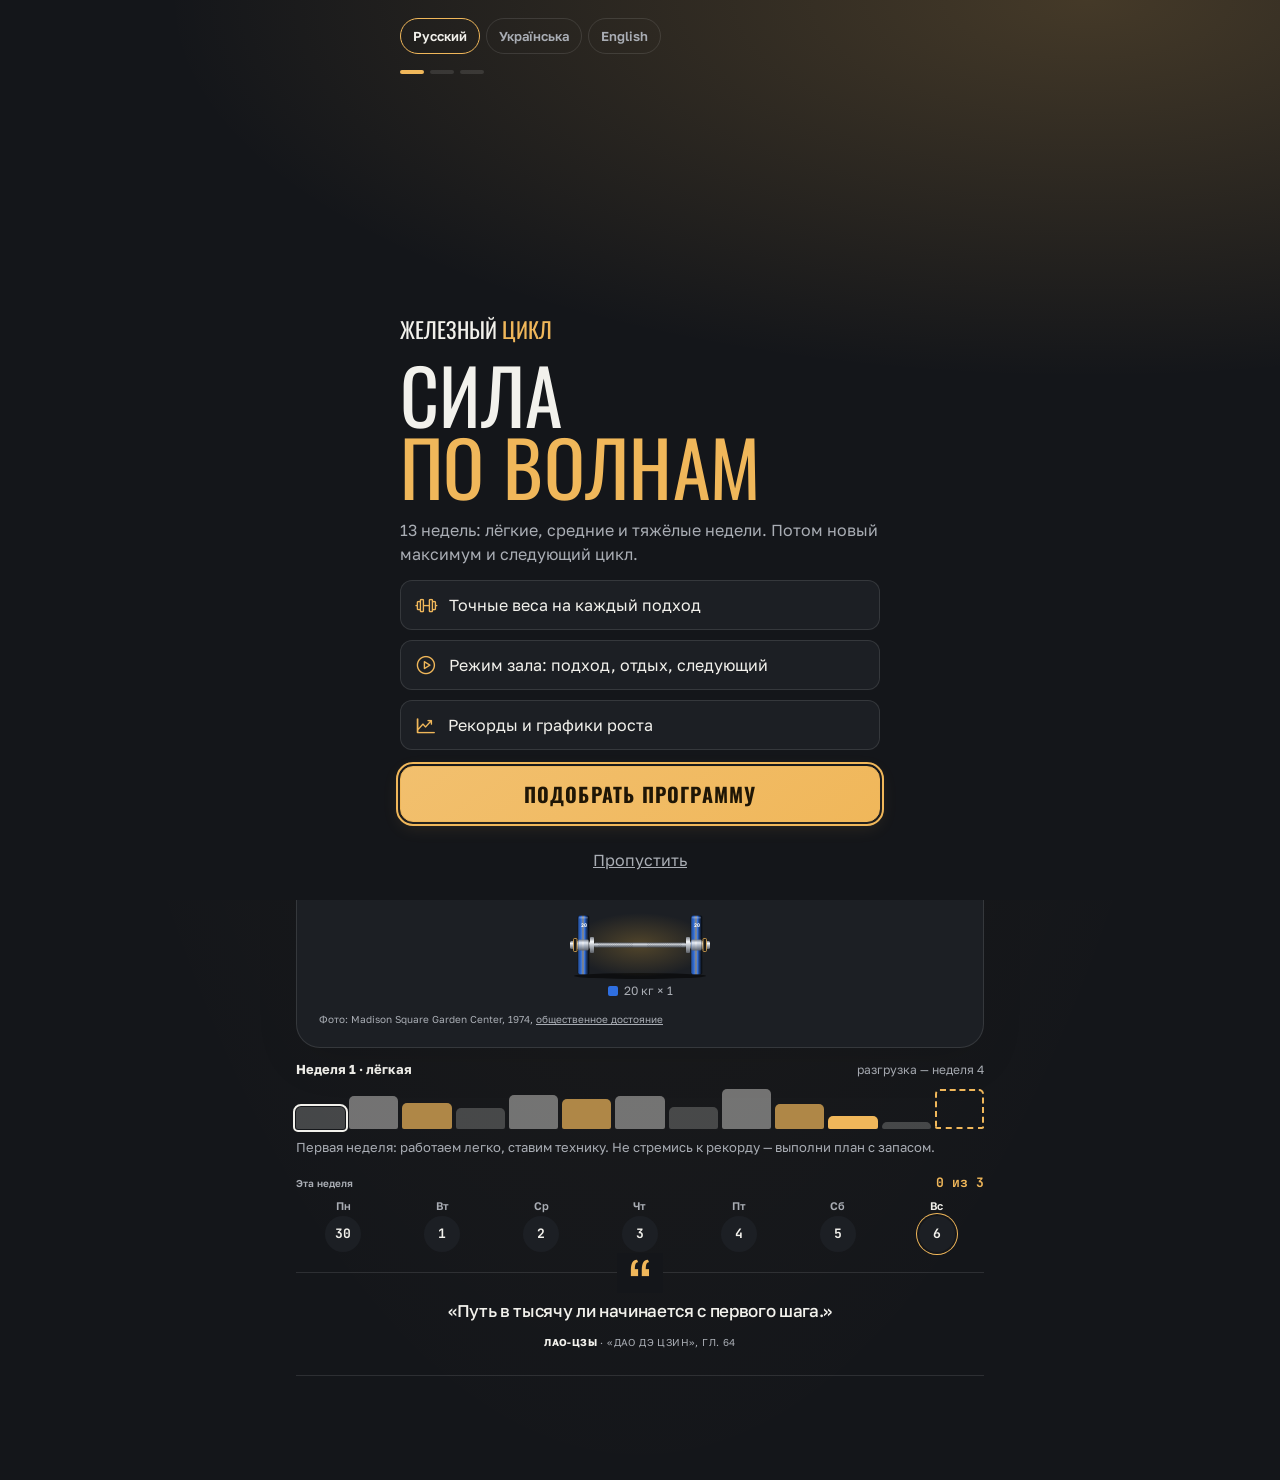
==== commit 4252ef1a: "Дизайн: короче «Сегодня», чище карточки, шапка уезжает, «Ещё» списком - Сегодня: «Начать в зале» на " ====
--- a/index.html
+++ b/index.html
@@ -761,8 +761,8 @@
 .theme-seg button[aria-pressed="true"] { background: var(--accent); color: var(--on-accent); }
 :root[data-theme="light"] { --bg: #f4f1ea; --surface: #ffffff; --raised: #ece6da; --line: #d8d0c0; --fg: #15130f; --muted: #5d564a; --accent: #8f6512; --on-accent: #ffffff; --good: #256a3b; color-scheme: light; }
 @media (prefers-color-scheme: light) { :root[data-theme="system"] { --bg: #f4f1ea; --surface: #ffffff; --raised: #ece6da; --line: #d8d0c0; --fg: #15130f; --muted: #5d564a; --accent: #8f6512; --on-accent: #ffffff; --good: #256a3b; color-scheme: light; } }
-:root[data-theme="light"] .today-card, :root[data-theme="light"] .win { --bg: #0b0b0b; --surface: #151515; --raised: #1f1e1c; --line: #34312c; --fg: #f4f1ea; --muted: #b5afa3; --accent: #dca83c; --on-accent: #120f08; --good: #59c27a; color: var(--fg); }
-@media (prefers-color-scheme: light) { :root[data-theme="system"] .today-card, :root[data-theme="system"] .win { --bg: #0b0b0b; --surface: #151515; --raised: #1f1e1c; --line: #34312c; --fg: #f4f1ea; --muted: #b5afa3; --accent: #dca83c; --on-accent: #120f08; --good: #59c27a; color: var(--fg); } }
+:root[data-theme="light"] .win { --bg: #0b0b0b; --surface: #151515; --raised: #1f1e1c; --line: #34312c; --fg: #f4f1ea; --muted: #b5afa3; --accent: #dca83c; --on-accent: #120f08; --good: #59c27a; color: var(--fg); }
+@media (prefers-color-scheme: light) { :root[data-theme="system"] .win { --bg: #0b0b0b; --surface: #151515; --raised: #1f1e1c; --line: #34312c; --fg: #f4f1ea; --muted: #b5afa3; --accent: #dca83c; --on-accent: #120f08; --good: #59c27a; color: var(--fg); } }
 
 :root[data-theme="light"] .flag { background: var(--surface); border: 1px solid var(--line); }
 :root[data-theme="light"] .week-type.light b, :root[data-theme="light"] .week-type.deload b, :root[data-theme="light"] .week-type.intro b { color: var(--good) !important; }
@@ -1255,6 +1255,12 @@
 .rep-ask .chip-btn { min-width:42px; min-height:40px; font:700 15px var(--mono) !important; }
 .sets-reps { display:block; font-size:13px; color:var(--muted); margin-top:4px; }
 
+
+.fd-ask { display:grid; gap:8px; padding:12px 14px; border-radius:16px; border:1px solid color-mix(in srgb, var(--accent) 40%, var(--line)); background:color-mix(in srgb, var(--accent) 8%, var(--surface)); margin:6px 0 10px; }
+.fd-ask p { margin:0; font-size:14px; } .fd-ask p span { color:var(--muted); }
+.fd-ask-b { display:grid; grid-template-columns:1fr 1fr; gap:8px; } .fd-ask-b .btn { min-height:44px; font-size:14px; }
+.fd-ask small { color:var(--muted); font-size:12px; }
+.today-card .fd-ask { margin:0; }
 /* tab bar with five tabs */
 .tabbar-in { grid-template-columns:repeat(5, 1fr) !important; }
 .tabbar button .tb-svg { display:block; width:24px; height:24px; } .tabbar button .tb-svg svg { width:24px; height:24px; display:block; }
@@ -1298,6 +1304,49 @@
 @keyframes tkPop { 0% { opacity:0; transform:scale(.4); } 25% { opacity:1; transform:scale(1.1); } 60% { opacity:1; transform:scale(1); } 100% { opacity:0; transform:scale(.9); } }
 @keyframes tkNum { 0%, 55% { opacity:0; } 100% { opacity:1; } }
 @media (prefers-reduced-motion: reduce) { .set-ring .tk, .set-ring.tick b { animation:none !important; } .set-ring .tk { display:none; } }
+/* design pass: calmer settings, readable inputs, honest shapes */
+section.week .week-type { border-radius:14px !important; padding:12px 14px !important; }
+input::placeholder { font-family:var(--body) !important; font-size:15px !important; font-weight:400 !important; text-transform:none !important; letter-spacing:0 !important; color:var(--muted); opacity:.75; }
+body[data-tab="club"] main h2 { font-size:22px !important; line-height:1.15; margin-top:4px; }
+[data-theme-set] { white-space:nowrap; }
+.share-msg:empty { display:none; }
+/* today, calmer: wave summary folds into one line */
+details.wave-card > summary { list-style:none; display:flex; align-items:center; justify-content:space-between; gap:10px; cursor:pointer; }
+details.wave-card > summary::-webkit-details-marker { display:none; }
+details.wave-card > summary .wv-s { display:grid; gap:2px; min-width:0; }
+details.wave-card > summary .wv-s b { font:600 15px/1.25 var(--body); color:var(--fg); }
+details.wave-card > summary .wv-kg { font:700 15px var(--mono); font-style:normal; color:var(--good); white-space:nowrap; }
+details.wave-card > summary::after { content:''; width:8px; height:8px; border-right:2px solid var(--muted); border-bottom:2px solid var(--muted); transform:rotate(45deg); margin:-4px 4px 0 0; flex:none; transition:transform .2s; }
+details.wave-card[open] > summary::after { transform:rotate(-135deg); margin-top:4px; }
+details.wave-card[open] > summary { margin-bottom:8px; }
+.today-card .cta { display:grid; gap:8px; }
+.today-card .cta .open-day { margin:0; width:100%; }
+#today .cmap { margin-top:18px; }
+/* header hides on scroll down */
+.appbar { transition:transform .28s cubic-bezier(.2,.7,.2,1); will-change:transform; }
+.appbar.hb-hide { transform:translateY(calc(-100% - env(safe-area-inset-top, 0px))); }
+@media (prefers-reduced-motion: reduce) { .appbar { transition:none; } }
+/* «Ещё»: settings list */
+section.acc { padding-top:0 !important; padding-bottom:0 !important; margin-top:0 !important; margin-bottom:0 !important; border-top:0 !important; }
+section.acc + section.acc .acc-row { border-top:0; }
+.acc-row { display:flex; width:100%; align-items:center; justify-content:space-between; gap:12px; min-height:56px; padding:14px 2px; background:none; border:0; border-top:1px solid var(--line); border-bottom:1px solid var(--line); color:var(--fg); font:600 16px var(--body); text-align:left; cursor:pointer; }
+.acc-row i { width:8px; height:8px; border-right:2px solid var(--muted); border-bottom:2px solid var(--muted); transform:rotate(-45deg); flex:none; margin-right:6px; transition:transform .2s; }
+section.acc.acc-open .acc-row { color:var(--accent); }
+section.acc.acc-open .acc-row i { transform:rotate(45deg); border-color:var(--accent); }
+section.acc:not(.acc-open) > :not(.acc-row) { display:none !important; }
+section.acc.acc-open { padding-bottom:22px !important; }
+section.acc.acc-open > h2.acc-h { display:none; }
+section.acc.acc-open > .acc-row + * { margin-top:10px; }
+@media (prefers-reduced-motion: no-preference) { section.acc.acc-open > :not(.acc-row) { animation:accIn .22s ease both; } }
+@keyframes accIn { from { opacity:0; transform:translateY(-4px); } to { opacity:1; transform:none; } }
+/* food: an empty meal is one row */
+.fd-meal.empty { display:flex; align-items:center; justify-content:space-between; gap:10px; flex-wrap:wrap; margin-top:8px; padding:8px 8px 8px 14px; }
+.fd-meal.empty .fd-mh { margin:0; } .fd-meal.empty .fd-mh b { font-size:15px; }
+.fd-meal.empty .fd-acts { margin:0; display:flex; gap:6px; flex-wrap:wrap; justify-content:flex-end; }
+/* week cards, quieter: chart and swap live under «Подробнее» */
+html.simple .ex:not(.more-open) :is(.chart-btn, .swap-btn:not(.is-orig)) { display:none !important; }
+#today .cmap .cm-top { display:flex !important; margin-bottom:10px !important; font-size:12px !important; }
+#today .cmap .cm-top b { font-size:13px; }
 </style>
 
 <body>
@@ -1310,12 +1359,12 @@
 </header>
 
 <main>
+<div class="wrap tab-title t-stats">Твой <span>прогресс</span></div>
+<div class="wrap tab-title t-club">Ещё <span>настройки</span></div>
   <div class="wrap prog-switch" role="tablist" aria-label="Программа">
     <button type="button" role="tab" data-prog="club" id="prog-club">Железный цикл<small>сила по волнам · 13 недель</small></button>
     <button type="button" role="tab" data-prog="sr" id="prog-sr">Сила и рельеф<small>5/3/1 + сушка · 12 недель</small></button>
   </div>
-<div class="wrap tab-title t-stats">Твой <span>прогресс</span></div>
-<div class="wrap tab-title t-club">Ещё <span>настройки</span></div>
   <section class="wrap today" id="today"></section>
   <section class="wrap block" id="signals" hidden></section>
   <section class="wrap" id="progress"></section>
@@ -1373,7 +1422,7 @@
     <div class="theme-seg" role="group" aria-label="Тема">
       <button type="button" data-theme-set="dark" aria-pressed="true">Тёмная</button>
       <button type="button" data-theme-set="light" aria-pressed="false">Светлая</button>
-      <button type="button" data-theme-set="system" aria-pressed="false">Как в телефоне</button>
+      <button type="button" data-theme-set="system" aria-pressed="false">Авто</button>
     </div>
     <div class="simple-row"><div><b>Простой режим</b><small>Только вес, повторы и запись. Остальное — под «Подробнее».</small></div><button type="button" class="chip-btn" id="simple-toggle" aria-pressed="true">Вкл</button></div>
   </section>
@@ -1883,7 +1932,7 @@
   if (PROG === 'sr') HALL_GROUPS.unshift(HALL_GROUPS.splice(2, 1)[0]);
   // Week → champion on the main screen; weeks 4 and 5 match the quote's author.
   // Frame of each athlete on the wide Today cover: the face stays whole at 110–165 px of height.
-  var COVER = { arnold: 'center 0%', haney: 'center 16%', yates: 'center 0%', coleman: 'center 20%', cutler: 'center 8%', heath: 'center 57%', jackson: 'center 10%', rhoden: 'center 0%', levrone: 'center 0%', wheeler: 'center 32%' };
+  var COVER = { arnold: 'center 0%', haney: 'center 16%', yates: 'center 9%', coleman: 'center 20%', cutler: 'center 8%', heath: 'center 57%', jackson: 'center 10%', rhoden: 'center 0%', levrone: 'center 0%', wheeler: 'center 32%' };
   Object.keys(COVER).forEach(function (k) { if (CHAMPS[k]) CHAMPS[k].cover = COVER[k]; });
   var WEEK_CHAMP = PROG === 'sr'
     ? ['jackson', 'rhoden', 'levrone', 'wheeler', 'jackson', 'rhoden', 'levrone', 'wheeler', 'jackson', 'rhoden', 'levrone', 'wheeler']
@@ -2501,7 +2550,7 @@
     var nt = TYPES[wk - 1];
     var wd = Object.keys(dates).filter(function (k3) { return +k3.split('-')[0] === w; }).map(function (k3) { return dates[k3]; }).sort()[0], fw = wd && window.__fdWeek ? window.__fdWeek(wd) : null;
     var fdl = fw && fw.full ? '<p class="hint wv-food"><span>Питание за неделю: записано полностью</span> <b>' + fw.full + ' из 7</b> · <b>' + fw.k + ' ккал</b> · <b>' + fw.p + ' г белка</b></p>' : '';
-    return '<div class="wave-card"><div class="eyebrow">Итог волны</div><h3>' + TYPE_INFO[t][0] + ' завершена</h3><div class="wv-ex">Жим штанги лёжа, лучший записанный подход</div><div class="wv-rows">' + rows + '</div><p class="wv-v">' + verdict + '</p>' + fdl + '<p class="hint"><span>Дальше — ' + typeShort(nt) + ' неделя.</span> <span>' + weekGoal(wk) + '</span></p></div>';
+    return '<details class="wave-card"><summary><span class="wv-s"><span class="eyebrow">Итог волны</span><b>' + TYPE_INFO[t][0].split(' · ')[0] + ' завершена</b></span><em class="wv-kg">' + fmtN(a.kg) + ' × ' + a.reps + '</em></summary><div class="wv-ex">Жим штанги лёжа, лучший записанный подход</div><div class="wv-rows">' + rows + '</div><p class="wv-v">' + verdict + '</p>' + fdl + '<p class="hint"><span>Дальше — ' + typeShort(nt) + ' неделя.</span> <span>' + weekGoal(wk) + '</span></p></details>';
   }
   // One line at the bar: what this set is for.
   function setGoal(e, wk, isMain) {
@@ -2526,7 +2575,7 @@
     var wk = current, ws = weekStats(wk), q = QUOTES[wk - 1];
     var di = nextDay(wk), last = lastDone(), ago = last ? daysSince(last) : null;
     var own = store.get('photo', null), ch = CHAMPS[WEEK_CHAMP[wk - 1]];
-    var h = cycleMapHtml(wk) + '<div class="today-card has-cover" data-week="' + wk + '"><div class="cover" role="img" aria-label="' + esc(own ? 'Твоё фото' : ch.n) + '" style="background-image:url(\'' + (own || ch.img) + '\');background-position:' + (own ? 'center 30%' : ch.cover || ch.pos || 'center 22%') + '">' + (own ? '' : '<div class="cover-name"><b>' + esc(ch.n) + '</b><span>' + esc(ch.t.split(' · ')[0]) + '</span></div>') + '</div><div class="tc-body">';
+    var h = '<div class="today-card has-cover" data-week="' + wk + '"><div class="cover" role="img" aria-label="' + esc(own ? 'Твоё фото' : ch.n) + '" style="background-image:url(\'' + (own || ch.img) + '\');background-position:' + (own ? 'center 30%' : ch.cover || ch.pos || 'center 22%') + '">' + (own ? '' : '<div class="cover-name"><b>' + esc(ch.n) + '</b><span>' + esc(ch.t.split(' · ')[0]) + '</span></div>') + '</div><div class="tc-body">';
     h += '<div class="today-head">' + (PROG === 'sr' ? '<div class="rule-title">Сила и рельеф</div>' : '');
     if (di < 0) {
       h += '<h1>Неделя <span>завершена</span></h1><div class="sub">' + (weekDate(wk) ? 'Закрыта ' + fmtDate(weekDate(wk)) + '. ' : '') + 'Отдыхай и готовься к следующей</div></div>';
@@ -2552,21 +2601,15 @@
           '</div>';
         var bbx = '<div class="topset-bb">' + barbellHtml(kg, 'today') + legendHtml(kg) + '</div>';
       } else { h += '<div class="topset"><div class="ts-ex">' + esc(items(day)[0].n) + '</div></div>'; var bbx = ''; }
-      h += '<div class="cta"><button class="btn primary gym-cta" type="button" data-gym="' + di + '"><i class="ph ph-play-circle" aria-hidden="true"></i> Начать в зале</button></div>' + (window.__fdLine ? window.__fdLine() : '') + rdy + waveCardHtml(wk) + bbx + '<button class="btn open-day" type="button" data-goday="' + di + '">Открыть тренировку</button>';
+      h += '<div class="cta"><button class="btn primary gym-cta" type="button" data-gym="' + di + '"><i class="ph ph-play-circle" aria-hidden="true"></i> Начать в зале</button><button class="btn open-day" type="button" data-goday="' + di + '">Открыть тренировку</button></div>' + rdy + (window.__fdLine ? window.__fdLine() : '') + bbx + waveCardHtml(wk);
       var sg = stalls();
       if (wk >= NW - 2 && barStep() >= 10) notes += '<a class="signal-pill" href="#plates"><i class="ph ph-warning" aria-hidden="true"></i><span>На проверке шаг штанги — 10 кг: небольшую прибавку не зафиксировать. Есть блины 2,5 или 1,25 кг — укажи их в «Блинах в зале» →</span></a>';
       h += notes;
       if (sg.length) h += '<a class="signal-pill" href="#signals"><i class="ph ph-warning" aria-hidden="true"></i><span>Застой: ' + esc(sg[0].n) + (sg.length > 1 ? ' и ещё ' + (sg.length - 1) : '') + '. Что делать →</span></a>';
     }
-    h += '<div class="progress13" role="img" aria-label="Прогресс программы: неделя ' + wk + ' из ' + NW + '">';
-    for (var i = 1; i <= NW; i++) {
-      var st = weekStats(i), f = weekDone(i) ? 1 : st.got / st.n;
-      h += '<i class="' + (f >= 1 ? 'full' : f > 0 ? 'part' : '') + (i === wk ? ' cur' : '') + '" style="--w:' + Math.round(f * 100) + '%"></i>';
-    }
-    h += '</div>';
     if (!own) h += '<div class="credit">Фото: ' + esc(ch.by) + ', <a href="' + ch.page + '" target="_blank" rel="noopener">' + ch.lic + '</a></div>';
     h += '</div></div>';
-    h += weekStripHtml();
+    h += cycleMapHtml(wk) + weekStripHtml();
     h += '<div class="icon-row"><div><i class="ph ph-barbell" aria-hidden="true"></i><b>Сила <span>по плану</span></b><small>Точные веса и повторы</small></div><div><i class="ph ph-crosshair" aria-hidden="true"></i><b>Фокус <span>на технике</span></b><small>Чисто — значит в зачёт</small></div><div><i class="ph ph-lightning" aria-hidden="true"></i><b>Рост <span>каждую неделю</span></b><small>Записывай результат</small></div></div>';
     h += '<blockquote class="quote quote-anim"><p>«' + esc(q.ru) + '»</p>' + (q.orig && window.LANG !== 'en' ? '<div class="orig">' + esc(q.orig) + '</div>' : '') + '<cite><b>' + esc(q.who) + '</b> · ' + esc(q.src) + '</cite></blockquote>';
     $('today').innerHTML = h; countUp($('today'));
@@ -3069,7 +3112,7 @@
     return '<div class="ex' + (isMain ? ' main' : '') + (on ? ' checked' : '') + '">' +
       '<input type="checkbox" id="c' + kk + '" data-key="' + kk + '"' + (on ? ' checked' : '') + ' aria-label="Сделано: ' + esc(e.n) + '">' +
       '<div class="ex-body">' + bodyHtml(e, isMain, wk + '|' + di + '|' + ei + '|a') + (extra || '') +
-      (e.orig ? '<button type="button" class="swap-btn" data-swap="' + esc(e.orig) + '"><i class="ph ph-arrows-left-right" aria-hidden="true"></i>Вместо «' + esc(e.orig) + '» · изменить</button>' : SWAP_ALTS[e.n] ? '<button type="button" class="swap-btn" data-swap="' + esc(swapKey(e.n)) + '"><i class="ph ph-arrows-left-right" aria-hidden="true"></i>Заменить упражнение</button>' : '') + '</div></div>';
+      (e.orig ? '<button type="button" class="swap-btn is-orig" data-swap="' + esc(e.orig) + '"><i class="ph ph-arrows-left-right" aria-hidden="true"></i>Вместо «' + esc(e.orig) + '» · изменить</button>' : SWAP_ALTS[e.n] ? '<button type="button" class="swap-btn" data-swap="' + esc(swapKey(e.n)) + '"><i class="ph ph-arrows-left-right" aria-hidden="true"></i>Заменить упражнение</button>' : '') + '</div></div>';
   }
   function ringHtml(s) {
     var c = 2 * Math.PI * 17, off = c * (1 - s.got / s.n);
@@ -4383,7 +4426,7 @@
     var el = $('diary'); if (!el) return;
     var d = dayOf(fdDay), t = sum(d.it), g = goalFor(fdDay), today = dayISO(new Date()), yest = addDays(fdDay, -1), yd = dayOf(yest);
     var head = fdDay === today ? 'Сегодня' : fdDay === addDays(today, -1) ? 'Вчера' : fmtDate(fdDay);
-    var h = '<h2>Еда</h2><div class="fd-nav"><button type="button" class="wp-arr" data-fd-day="-1" aria-label="Предыдущий день">‹</button><b>' + head + '</b><button type="button" class="wp-arr" data-fd-day="1" aria-label="Следующий день"' + (fdDay >= today ? ' disabled' : '') + '>›</button></div>';
+    var h = '<h2>Еда</h2>' + (fdDay === today ? askYesterday() : '') + '<div class="fd-nav"><button type="button" class="wp-arr" data-fd-day="-1" aria-label="Предыдущий день">‹</button><b>' + head + '</b><button type="button" class="wp-arr" data-fd-day="1" aria-label="Следующий день"' + (fdDay >= today ? ' disabled' : '') + '>›</button></div>';
     // what is left today
     h += '<div class="card fd-sum">';
     if (g) {
@@ -4399,7 +4442,7 @@
     MEALS.forEach(function (m) {
       var its = d.it.map(function (x, i) { return [x, i]; }).filter(function (a) { return a[0].m === m[0]; }), mt = sum(its.map(function (a) { return a[0]; }));
       var yIts = yd.it.filter(function (x) { return x.m === m[0]; });
-      h += '<div class="fd-meal"><div class="fd-mh"><b>' + m[1] + '</b>' + (its.length ? '<span>' + mt.k + ' ккал · белок ' + fmtN(r1(mt.p)) + ' г</span>' : '') + '</div>';
+      h += '<div class="fd-meal' + (its.length ? '' : ' empty') + '"><div class="fd-mh"><b>' + m[1] + '</b>' + (its.length ? '<span>' + mt.k + ' ккал · белок ' + fmtN(r1(mt.p)) + ' г</span>' : '') + '</div>';
       its.forEach(function (a) { var x = a[0]; h += '<div class="fd-it"><div><b>' + esc(x.n) + '</b><span>' + fmtN(x.g) + ' ' + (x.u || 'г') + ' · ' + x.k + ' ккал · Б ' + fmtN(x.p) + ' · Ж ' + fmtN(x.f) + ' · У ' + fmtN(x.c) + '</span></div><button type="button" class="fd-x" data-fd-del="' + a[1] + '" aria-label="Удалить">×</button></div>'; });
       if (its.length && mt.p < 20 && m[0] !== 's') h += '<p class="fd-tip">Белка в этом приёме ' + fmtN(r1(mt.p)) + ' г — для силы лучше 30–40 г на приём.</p>';
       h += '<div class="fd-acts"><button type="button" class="chip-btn" data-fd-add="' + m[0] + '">+ Добавить</button>' + (!its.length && yIts.length ? '<button type="button" class="chip-btn" data-fd-repeat="' + m[0] + '">Как вчера · ' + sum(yIts).k + ' ккал</button>' : '') + '</div></div>';
@@ -4420,11 +4463,21 @@
     h += '<div class="card fd-weeks"><h3>Неделя рядом с тренировками</h3>' + (rows || '<p class="hint">Здесь появятся средние за неделю: калории и белок по заполненным дням, средний утренний вес и лучший подход в жиме.</p>') + adaptHint() + '</div>';
     el.innerHTML = h;
   }
+  function askYesterday() {
+    var y = addDays(dayISO(new Date()), -1), d = fdlog[y]; if (!d || !d.it || !d.it.length || d.full || d.nf) return '';
+    return '<div class="fd-ask"><p><b>Вчера записано ' + sum(d.it).k + ' ккал.</b> <span>День заполнен?</span></p><div class="fd-ask-b"><button type="button" class="btn primary" data-fd-y="1">Да, всё</button><button type="button" class="btn" data-fd-y="0">Нет, не всё</button></div><small>Незаполненные дни не идут в средние за неделю.</small></div>';
+  }
+  document.addEventListener('click', function (ev) {
+    var b3 = ev.target.closest('[data-fd-y]'); if (!b3) return;
+    var y = addDays(dayISO(new Date()), -1), d = dayOf(y);
+    if (b3.getAttribute('data-fd-y') === '1') { d.full = 1; delete d.nf; } else { d.nf = 1; delete d.full; }
+    fdlog[y] = d; saveFd(); renderDiary(); renderToday();
+  });
   window.__fdRender = renderDiary; window.__fdWeek = fdWeek;
   // One line on «Сегодня»: what is left, and a quiet note when yesterday was clearly short.
   window.__fdLine = function () {
     var today = dayISO(new Date()), g = goalFor(today); if (!g) return '';
-    var t = sum(dayOf(today).it), y = dayOf(addDays(today, -1)), yt = sum(y.it), out = '';
+    var t = sum(dayOf(today).it), y = dayOf(addDays(today, -1)), yt = sum(y.it), out = askYesterday();
     out += '<a class="fd-today" href="#diary"><span>Еда сегодня</span><b>' + (t.k ? (g.k - t.k >= 0 ? 'осталось ' + (g.k - t.k) + ' ккал · ' + fmtN(Math.max(0, r1(g.p - t.p))) + ' г белка' : 'сверх цели ' + (t.k - g.k) + ' ккал') : 'цель ' + g.k + ' ккал · белок ' + g.p + ' г') + '</b></a>';
     if (y.full && (yt.k < g.k * 0.7 || yt.p < g.p * 0.5)) out += '<p class="fd-warn">Вчера было мало еды' + (yt.p < g.p * 0.5 ? ' и белка' : '') + '. Если сегодня тяжело — выбери «Устал».</p>';
     return out;
@@ -4525,7 +4578,7 @@
     if (b2.hasAttribute('data-fd-del')) { var d = dayOf(fdDay); d.it.splice(+b2.getAttribute('data-fd-del'), 1); fdlog[fdDay] = d; saveFd(); renderDiary(); renderToday(); return; }
     if (b2.hasAttribute('data-fd-repeat')) { var m = b2.getAttribute('data-fd-repeat'), y = dayOf(addDays(fdDay, -1)), d2 = dayOf(fdDay); y.it.filter(function (x) { return x.m === m; }).forEach(function (x) { d2.it.push(JSON.parse(JSON.stringify(x))); }); fdlog[fdDay] = d2; saveFd(); renderDiary(); renderToday(); return; }
     if (b2.hasAttribute('data-fd-copyday')) { var y2 = dayOf(addDays(fdDay, -1)), d3 = dayOf(fdDay); d3.it = JSON.parse(JSON.stringify(y2.it)); fdlog[fdDay] = d3; saveFd(); renderDiary(); renderToday(); return; }
-    if (b2.hasAttribute('data-fd-full')) { var d4 = dayOf(fdDay); if (b2.checked) d4.full = 1; else delete d4.full; fdlog[fdDay] = d4; saveFd(); renderDiary(); renderToday(); return; }
+    if (b2.hasAttribute('data-fd-full')) { var d4 = dayOf(fdDay); if (b2.checked) { d4.full = 1; delete d4.nf; } else delete d4.full; fdlog[fdDay] = d4; saveFd(); renderDiary(); renderToday(); return; }
     if (b2.hasAttribute('data-fd-goal')) { openGoal(); return; }
     if (b2.hasAttribute('data-fd-dish')) { openDish(); return; }
     if (b2.hasAttribute('data-fd-dish-del')) { if (!confirm('Удалить блюдо?')) return; fdish.splice(+b2.getAttribute('data-fd-dish-del'), 1); store.set('fddish', fdish); renderDiary(); return; }
@@ -4733,6 +4786,22 @@
   });
   paintSimple();
 
+  // The header slides away while scrolling down and comes back on the way up: more room for the workout.
+  (function () {
+    var lastY = window.scrollY || 0, ticking = false, hb = document.querySelector('.appbar');
+    if (!hb) return;
+    function upd() {
+      ticking = false;
+      var y = window.scrollY || 0, dy = y - lastY;
+      if (y < 140 || document.querySelector('#sheet-root .sheet')) hb.classList.remove('hb-hide');
+      else if (dy > 6) hb.classList.add('hb-hide');
+      else if (dy < -6) hb.classList.remove('hb-hide');
+      if (Math.abs(dy) > 6 || y < 140) lastY = y;
+    }
+    window.addEventListener('scroll', function () { if (!ticking) { ticking = true; requestAnimationFrame(upd); } }, { passive: true });
+    document.addEventListener('focusin', function (ev) { if (ev.target.closest && ev.target.closest('.appbar')) hb.classList.remove('hb-hide'); });
+  })();
+
   // ---------- personal goal ----------
   (function () {
     var gi = $('goal-in'); if (!gi) return;
@@ -4810,6 +4879,20 @@
     var key = s.id || (s.classList.contains('final') ? 'final' : '');
     for (var t in MAP) if (MAP[t].indexOf(key) >= 0) s.setAttribute('data-tab', t);
   });
+  // «Ещё» as a list: each settings section folds into one row and opens on tap.
+  var ACC_LABEL = { look: 'План, язык и тема' };
+  function accOpen(el) { var s = el && el.closest && el.closest('section.acc'); if (s && !s.classList.contains('acc-open')) { s.classList.add('acc-open'); var b = s.querySelector('.acc-row'); if (b) b.setAttribute('aria-expanded', 'true'); } }
+  window.__accOpen = accOpen;
+  secs.forEach(function (s) {
+    if (s.getAttribute('data-tab') !== 'club' || s.id === 'license' || !s.id) return;
+    var h = s.querySelector('h2'); if (!h) return;
+    var label = ACC_LABEL[s.id] || h.textContent.trim();
+    var b = document.createElement('button'); b.type = 'button'; b.className = 'acc-row'; b.setAttribute('aria-expanded', 'false'); b.setAttribute('aria-controls', s.id);
+    b.innerHTML = '<span>' + label + '</span><i aria-hidden="true"></i>';
+    s.insertBefore(b, s.firstChild); s.classList.add('acc');
+    if (!ACC_LABEL[s.id]) h.classList.add('acc-h');
+    b.addEventListener('click', function () { var on = !s.classList.contains('acc-open'); s.classList.toggle('acc-open', on); b.setAttribute('aria-expanded', String(on)); });
+  });
   var btns = document.querySelectorAll('[data-tabgo]');
   function centerRail() {
     var r = document.getElementById('rail'), c = r && r.querySelector('[aria-current]');
@@ -4842,11 +4925,13 @@
   document.addEventListener('click', function (ev) {
     var a = ev.target.closest('a[href^="#"]'); if (!a) return;
     var id = a.getAttribute('href').slice(1), el = id && document.getElementById(id), t = tabOf(el);
+    if (el) accOpen(el.matches && el.matches('section.acc') ? el.firstChild : el);
     if (t) setTab(t, false);
   }, true);
   var orig = Element.prototype.scrollIntoView;
   Element.prototype.scrollIntoView = function () {
     var t = tabOf(this); if (t && t !== document.body.getAttribute('data-tab')) setTab(t, false);
+    accOpen(this.matches && this.matches('section.acc') ? this.firstChild : this);
     return orig.apply(this, arguments);
   };
   var start = 'today';
